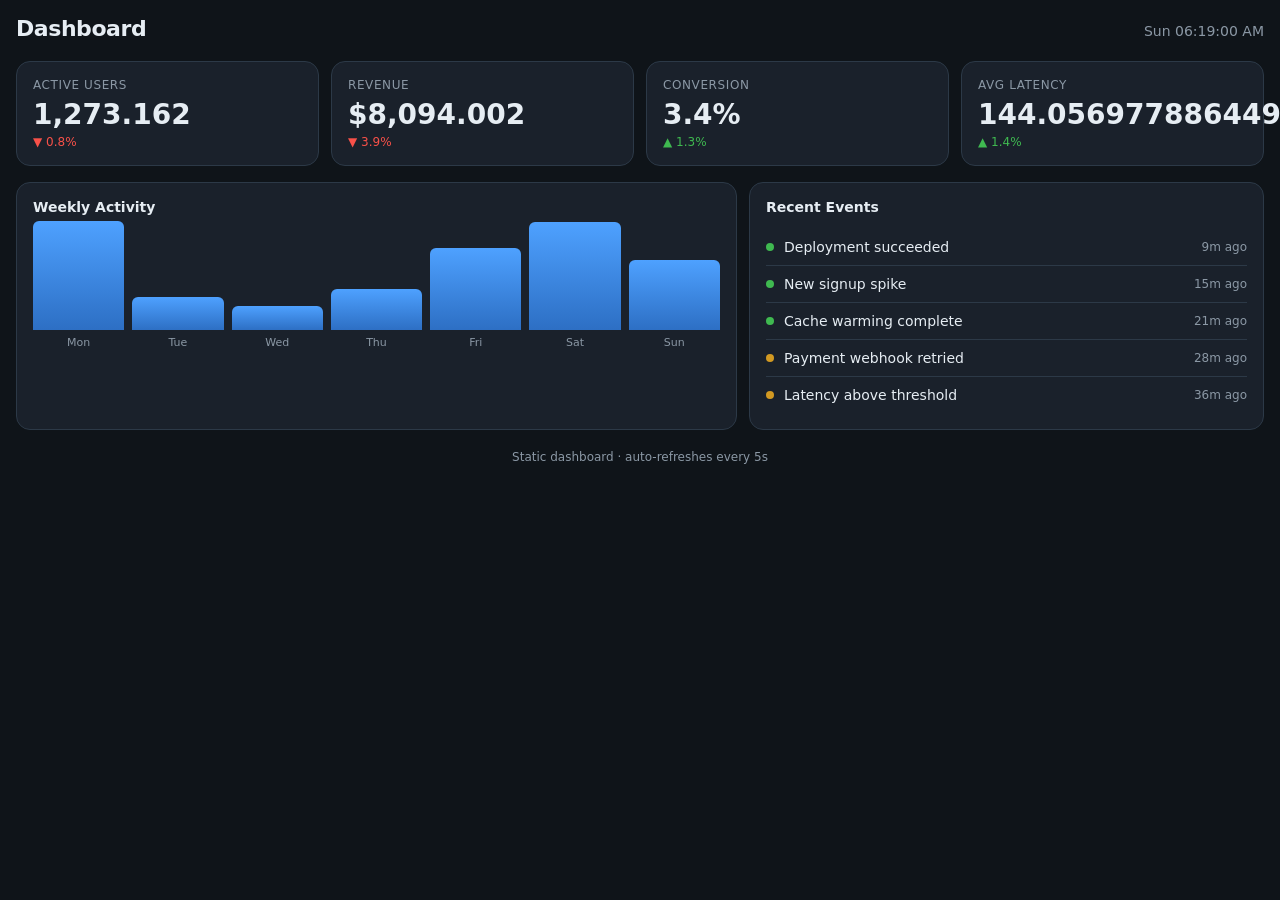
==== index.html @ 8081ca5d "Add static web dashboard Single-file HTML dashboard with stat cards, weekly activity chart, and rece" ====
<!DOCTYPE html>
<html lang="en">
<head>
<meta charset="UTF-8" />
<meta name="viewport" content="width=device-width, initial-scale=1.0" />
<title>Dashboard</title>
<style>
  :root {
    --bg: #0f1419;
    --panel: #1a212b;
    --panel-2: #222c38;
    --line: #2c3947;
    --text: #e6edf3;
    --muted: #8b98a5;
    --accent: #4ea1ff;
    --green: #3fb950;
    --red: #f85149;
    --amber: #d29922;
  }
  * { box-sizing: border-box; margin: 0; padding: 0; }
  body {
    font-family: -apple-system, BlinkMacSystemFont, "Segoe UI", system-ui, sans-serif;
    background: var(--bg);
    color: var(--text);
    -webkit-font-smoothing: antialiased;
    padding: 16px;
    padding-bottom: 40px;
  }
  header {
    display: flex;
    align-items: baseline;
    justify-content: space-between;
    flex-wrap: wrap;
    gap: 8px;
    margin-bottom: 20px;
  }
  h1 { font-size: 22px; font-weight: 650; letter-spacing: -0.02em; }
  .clock { color: var(--muted); font-variant-numeric: tabular-nums; font-size: 14px; }
  .grid {
    display: grid;
    grid-template-columns: repeat(auto-fit, minmax(150px, 1fr));
    gap: 12px;
    margin-bottom: 16px;
  }
  .card {
    background: var(--panel);
    border: 1px solid var(--line);
    border-radius: 14px;
    padding: 16px;
  }
  .card .label { color: var(--muted); font-size: 12px; text-transform: uppercase; letter-spacing: 0.05em; }
  .card .value { font-size: 28px; font-weight: 650; margin-top: 6px; font-variant-numeric: tabular-nums; }
  .card .delta { font-size: 12px; margin-top: 4px; }
  .up { color: var(--green); }
  .down { color: var(--red); }
  .wide { grid-column: 1 / -1; }
  .panel-title { font-size: 14px; font-weight: 600; margin-bottom: 14px; color: var(--text); }
  svg { display: block; width: 100%; height: auto; }
  .bars { display: flex; align-items: flex-end; gap: 8px; height: 120px; }
  .bar-wrap { flex: 1; display: flex; flex-direction: column; align-items: center; gap: 6px; }
  .bar {
    width: 100%;
    background: linear-gradient(180deg, var(--accent), #2d6fc4);
    border-radius: 6px 6px 0 0;
    transition: height 0.6s cubic-bezier(.2,.8,.2,1);
    min-height: 2px;
  }
  .bar-label { font-size: 11px; color: var(--muted); }
  .list { list-style: none; }
  .list li {
    display: flex; align-items: center; gap: 10px;
    padding: 10px 0;
    border-bottom: 1px solid var(--line);
    font-size: 14px;
  }
  .list li:last-child { border-bottom: none; }
  .dot { width: 8px; height: 8px; border-radius: 50%; flex-shrink: 0; }
  .dot.green { background: var(--green); }
  .dot.amber { background: var(--amber); }
  .dot.red { background: var(--red); }
  .list .time { margin-left: auto; color: var(--muted); font-size: 12px; }
  .two-col { display: grid; grid-template-columns: 1fr; gap: 12px; }
  @media (min-width: 720px) { .two-col { grid-template-columns: 1.4fr 1fr; } }
  footer { margin-top: 20px; text-align: center; color: var(--muted); font-size: 12px; }
</style>
</head>
<body>
  <header>
    <h1>Dashboard</h1>
    <div class="clock" id="clock">—</div>
  </header>

  <section class="grid" id="stats"></section>

  <section class="two-col">
    <div class="card">
      <div class="panel-title">Weekly Activity</div>
      <div class="bars" id="bars"></div>
    </div>
    <div class="card">
      <div class="panel-title">Recent Events</div>
      <ul class="list" id="events"></ul>
    </div>
  </section>

  <footer>Static dashboard &middot; auto-refreshes every 5s</footer>

<script>
  const stats = [
    { label: "Active Users", base: 1284, fmt: n => n.toLocaleString() },
    { label: "Revenue", base: 8420, fmt: n => "$" + n.toLocaleString() },
    { label: "Conversion", base: 3.4, fmt: n => n.toFixed(1) + "%" },
    { label: "Avg Latency", base: 142, fmt: n => n + "ms" },
  ];

  const days = ["Mon", "Tue", "Wed", "Thu", "Fri", "Sat", "Sun"];

  const eventPool = [
    { text: "Deployment succeeded", level: "green" },
    { text: "New signup spike", level: "green" },
    { text: "Cache warming complete", level: "green" },
    { text: "Latency above threshold", level: "amber" },
    { text: "Disk usage at 78%", level: "amber" },
    { text: "Payment webhook retried", level: "amber" },
    { text: "API 500 error", level: "red" },
  ];

  function rand(seed) { return Math.sin(seed) * 10000 % 1; }

  function renderStats() {
    const el = document.getElementById("stats");
    el.innerHTML = stats.map(s => {
      const jitter = (Math.random() - 0.5) * 0.08;
      const val = s.base * (1 + jitter);
      const delta = (jitter * 100);
      const dir = delta >= 0 ? "up" : "down";
      const arrow = delta >= 0 ? "▲" : "▼";
      return `<div class="card">
        <div class="label">${s.label}</div>
        <div class="value">${s.fmt(val)}</div>
        <div class="delta ${dir}">${arrow} ${Math.abs(delta).toFixed(1)}%</div>
      </div>`;
    }).join("");
  }

  function renderBars() {
    const el = document.getElementById("bars");
    el.innerHTML = days.map(d => {
      const h = 20 + Math.random() * 100;
      return `<div class="bar-wrap">
        <div class="bar" style="height:${h}px"></div>
        <div class="bar-label">${d}</div>
      </div>`;
    }).join("");
  }

  function renderEvents() {
    const el = document.getElementById("events");
    const picks = [...eventPool].sort(() => Math.random() - 0.5).slice(0, 5);
    const now = Date.now();
    el.innerHTML = picks.map((e, i) => {
      const mins = (i + 1) * 7 + Math.floor(Math.random() * 5);
      return `<li>
        <span class="dot ${e.level}"></span>
        ${e.text}
        <span class="time">${mins}m ago</span>
      </li>`;
    }).join("");
  }

  function tickClock() {
    document.getElementById("clock").textContent =
      new Date().toLocaleString(undefined, { weekday: "short", hour: "2-digit", minute: "2-digit", second: "2-digit" });
  }

  function refresh() {
    renderStats();
    renderBars();
    renderEvents();
  }

  tickClock();
  refresh();
  setInterval(tickClock, 1000);
  setInterval(refresh, 5000);
</script>
</body>
</html>
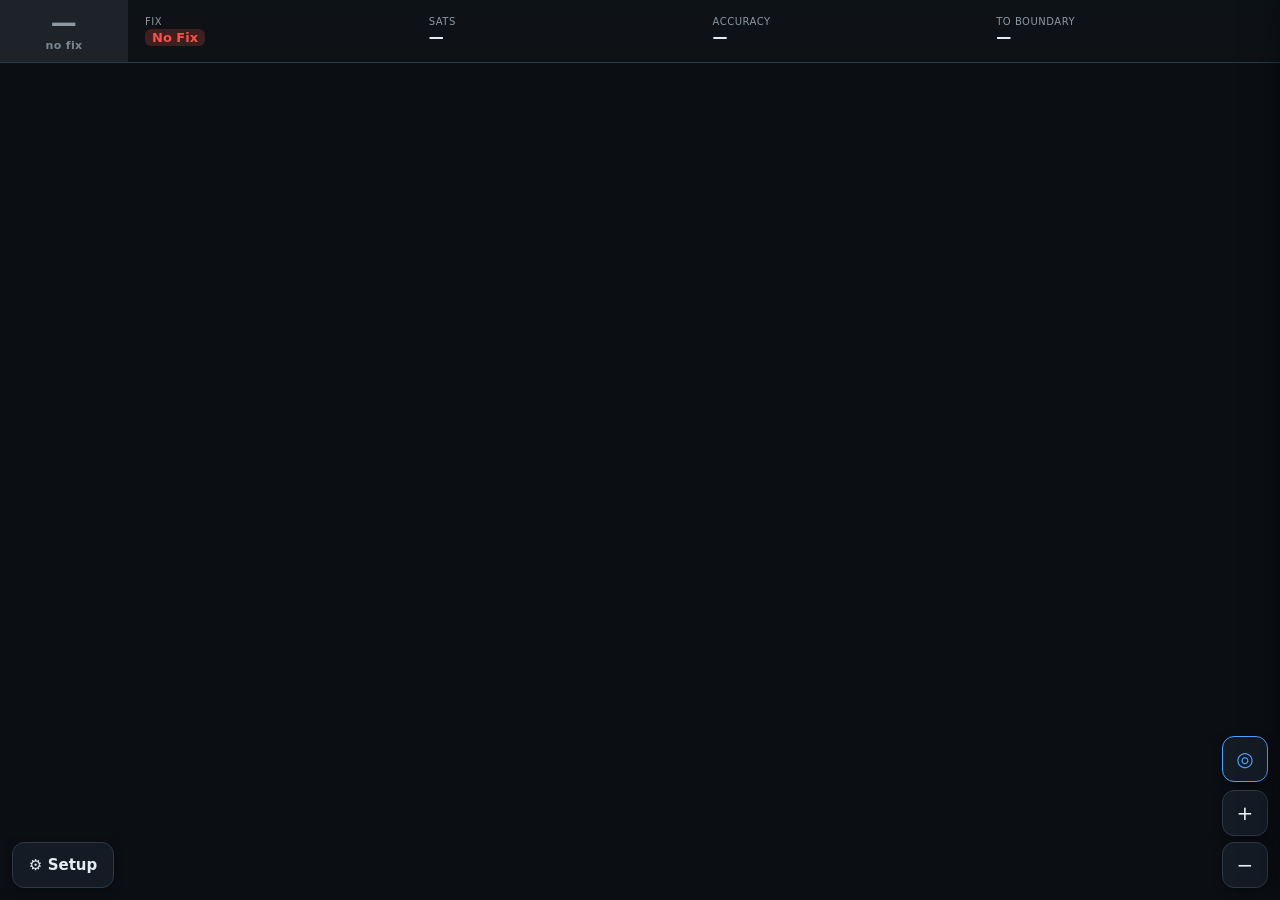
==== commit 7102fee0: "Add Parcel RTK field app for 31652 Shadow Mountain Dr Single-page web app that takes live NMEA from " ====
--- a/index.html
+++ b/index.html
@@ -2,187 +2,1565 @@
 <html lang="en">
 <head>
 <meta charset="UTF-8" />
-<meta name="viewport" content="width=device-width, initial-scale=1.0" />
-<title>Dashboard</title>
+<meta name="viewport" content="width=device-width, initial-scale=1.0, maximum-scale=1.0, user-scalable=no" />
+<title>Parcel RTK — 31652 Shadow Mountain Dr</title>
 <style>
-  :root {
-    --bg: #0f1419;
-    --panel: #1a212b;
-    --panel-2: #222c38;
-    --line: #2c3947;
-    --text: #e6edf3;
-    --muted: #8b98a5;
-    --accent: #4ea1ff;
-    --green: #3fb950;
-    --red: #f85149;
-    --amber: #d29922;
-  }
-  * { box-sizing: border-box; margin: 0; padding: 0; }
-  body {
-    font-family: -apple-system, BlinkMacSystemFont, "Segoe UI", system-ui, sans-serif;
-    background: var(--bg);
-    color: var(--text);
-    -webkit-font-smoothing: antialiased;
-    padding: 16px;
-    padding-bottom: 40px;
-  }
-  header {
-    display: flex;
-    align-items: baseline;
-    justify-content: space-between;
-    flex-wrap: wrap;
-    gap: 8px;
-    margin-bottom: 20px;
-  }
-  h1 { font-size: 22px; font-weight: 650; letter-spacing: -0.02em; }
-  .clock { color: var(--muted); font-variant-numeric: tabular-nums; font-size: 14px; }
-  .grid {
-    display: grid;
-    grid-template-columns: repeat(auto-fit, minmax(150px, 1fr));
-    gap: 12px;
-    margin-bottom: 16px;
-  }
-  .card {
-    background: var(--panel);
-    border: 1px solid var(--line);
-    border-radius: 14px;
-    padding: 16px;
-  }
-  .card .label { color: var(--muted); font-size: 12px; text-transform: uppercase; letter-spacing: 0.05em; }
-  .card .value { font-size: 28px; font-weight: 650; margin-top: 6px; font-variant-numeric: tabular-nums; }
-  .card .delta { font-size: 12px; margin-top: 4px; }
-  .up { color: var(--green); }
-  .down { color: var(--red); }
-  .wide { grid-column: 1 / -1; }
-  .panel-title { font-size: 14px; font-weight: 600; margin-bottom: 14px; color: var(--text); }
-  svg { display: block; width: 100%; height: auto; }
-  .bars { display: flex; align-items: flex-end; gap: 8px; height: 120px; }
-  .bar-wrap { flex: 1; display: flex; flex-direction: column; align-items: center; gap: 6px; }
-  .bar {
-    width: 100%;
-    background: linear-gradient(180deg, var(--accent), #2d6fc4);
-    border-radius: 6px 6px 0 0;
-    transition: height 0.6s cubic-bezier(.2,.8,.2,1);
-    min-height: 2px;
-  }
-  .bar-label { font-size: 11px; color: var(--muted); }
-  .list { list-style: none; }
-  .list li {
-    display: flex; align-items: center; gap: 10px;
-    padding: 10px 0;
-    border-bottom: 1px solid var(--line);
-    font-size: 14px;
-  }
-  .list li:last-child { border-bottom: none; }
-  .dot { width: 8px; height: 8px; border-radius: 50%; flex-shrink: 0; }
-  .dot.green { background: var(--green); }
-  .dot.amber { background: var(--amber); }
-  .dot.red { background: var(--red); }
-  .list .time { margin-left: auto; color: var(--muted); font-size: 12px; }
-  .two-col { display: grid; grid-template-columns: 1fr; gap: 12px; }
-  @media (min-width: 720px) { .two-col { grid-template-columns: 1.4fr 1fr; } }
-  footer { margin-top: 20px; text-align: center; color: var(--muted); font-size: 12px; }
+/* required styles */
+
+.leaflet-pane,
+.leaflet-tile,
+.leaflet-marker-icon,
+.leaflet-marker-shadow,
+.leaflet-tile-container,
+.leaflet-pane > svg,
+.leaflet-pane > canvas,
+.leaflet-zoom-box,
+.leaflet-image-layer,
+.leaflet-layer {
+	position: absolute;
+	left: 0;
+	top: 0;
+	}
+.leaflet-container {
+	overflow: hidden;
+	}
+.leaflet-tile,
+.leaflet-marker-icon,
+.leaflet-marker-shadow {
+	-webkit-user-select: none;
+	   -moz-user-select: none;
+	        user-select: none;
+	  -webkit-user-drag: none;
+	}
+/* Prevents IE11 from highlighting tiles in blue */
+.leaflet-tile::selection {
+	background: transparent;
+}
+/* Safari renders non-retina tile on retina better with this, but Chrome is worse */
+.leaflet-safari .leaflet-tile {
+	image-rendering: -webkit-optimize-contrast;
+	}
+/* hack that prevents hw layers "stretching" when loading new tiles */
+.leaflet-safari .leaflet-tile-container {
+	width: 1600px;
+	height: 1600px;
+	-webkit-transform-origin: 0 0;
+	}
+.leaflet-marker-icon,
+.leaflet-marker-shadow {
+	display: block;
+	}
+/* .leaflet-container svg: reset svg max-width decleration shipped in Joomla! (joomla.org) 3.x */
+/* .leaflet-container img: map is broken in FF if you have max-width: 100% on tiles */
+.leaflet-container .leaflet-overlay-pane svg {
+	max-width: none !important;
+	max-height: none !important;
+	}
+.leaflet-container .leaflet-marker-pane img,
+.leaflet-container .leaflet-shadow-pane img,
+.leaflet-container .leaflet-tile-pane img,
+.leaflet-container img.leaflet-image-layer,
+.leaflet-container .leaflet-tile {
+	max-width: none !important;
+	max-height: none !important;
+	width: auto;
+	padding: 0;
+	}
+
+.leaflet-container img.leaflet-tile {
+	/* See: https://bugs.chromium.org/p/chromium/issues/detail?id=600120 */
+	mix-blend-mode: plus-lighter;
+}
+
+.leaflet-container.leaflet-touch-zoom {
+	-ms-touch-action: pan-x pan-y;
+	touch-action: pan-x pan-y;
+	}
+.leaflet-container.leaflet-touch-drag {
+	-ms-touch-action: pinch-zoom;
+	/* Fallback for FF which doesn't support pinch-zoom */
+	touch-action: none;
+	touch-action: pinch-zoom;
+}
+.leaflet-container.leaflet-touch-drag.leaflet-touch-zoom {
+	-ms-touch-action: none;
+	touch-action: none;
+}
+.leaflet-container {
+	-webkit-tap-highlight-color: transparent;
+}
+.leaflet-container a {
+	-webkit-tap-highlight-color: rgba(51, 181, 229, 0.4);
+}
+.leaflet-tile {
+	filter: inherit;
+	visibility: hidden;
+	}
+.leaflet-tile-loaded {
+	visibility: inherit;
+	}
+.leaflet-zoom-box {
+	width: 0;
+	height: 0;
+	-moz-box-sizing: border-box;
+	     box-sizing: border-box;
+	z-index: 800;
+	}
+/* workaround for https://bugzilla.mozilla.org/show_bug.cgi?id=888319 */
+.leaflet-overlay-pane svg {
+	-moz-user-select: none;
+	}
+
+.leaflet-pane         { z-index: 400; }
+
+.leaflet-tile-pane    { z-index: 200; }
+.leaflet-overlay-pane { z-index: 400; }
+.leaflet-shadow-pane  { z-index: 500; }
+.leaflet-marker-pane  { z-index: 600; }
+.leaflet-tooltip-pane   { z-index: 650; }
+.leaflet-popup-pane   { z-index: 700; }
+
+.leaflet-map-pane canvas { z-index: 100; }
+.leaflet-map-pane svg    { z-index: 200; }
+
+.leaflet-vml-shape {
+	width: 1px;
+	height: 1px;
+	}
+.lvml {
+	behavior: url(#default#VML);
+	display: inline-block;
+	position: absolute;
+	}
+
+
+/* control positioning */
+
+.leaflet-control {
+	position: relative;
+	z-index: 800;
+	pointer-events: visiblePainted; /* IE 9-10 doesn't have auto */
+	pointer-events: auto;
+	}
+.leaflet-top,
+.leaflet-bottom {
+	position: absolute;
+	z-index: 1000;
+	pointer-events: none;
+	}
+.leaflet-top {
+	top: 0;
+	}
+.leaflet-right {
+	right: 0;
+	}
+.leaflet-bottom {
+	bottom: 0;
+	}
+.leaflet-left {
+	left: 0;
+	}
+.leaflet-control {
+	float: left;
+	clear: both;
+	}
+.leaflet-right .leaflet-control {
+	float: right;
+	}
+.leaflet-top .leaflet-control {
+	margin-top: 10px;
+	}
+.leaflet-bottom .leaflet-control {
+	margin-bottom: 10px;
+	}
+.leaflet-left .leaflet-control {
+	margin-left: 10px;
+	}
+.leaflet-right .leaflet-control {
+	margin-right: 10px;
+	}
+
+
+/* zoom and fade animations */
+
+.leaflet-fade-anim .leaflet-popup {
+	opacity: 0;
+	-webkit-transition: opacity 0.2s linear;
+	   -moz-transition: opacity 0.2s linear;
+	        transition: opacity 0.2s linear;
+	}
+.leaflet-fade-anim .leaflet-map-pane .leaflet-popup {
+	opacity: 1;
+	}
+.leaflet-zoom-animated {
+	-webkit-transform-origin: 0 0;
+	    -ms-transform-origin: 0 0;
+	        transform-origin: 0 0;
+	}
+svg.leaflet-zoom-animated {
+	will-change: transform;
+}
+
+.leaflet-zoom-anim .leaflet-zoom-animated {
+	-webkit-transition: -webkit-transform 0.25s cubic-bezier(0,0,0.25,1);
+	   -moz-transition:    -moz-transform 0.25s cubic-bezier(0,0,0.25,1);
+	        transition:         transform 0.25s cubic-bezier(0,0,0.25,1);
+	}
+.leaflet-zoom-anim .leaflet-tile,
+.leaflet-pan-anim .leaflet-tile {
+	-webkit-transition: none;
+	   -moz-transition: none;
+	        transition: none;
+	}
+
+.leaflet-zoom-anim .leaflet-zoom-hide {
+	visibility: hidden;
+	}
+
+
+/* cursors */
+
+.leaflet-interactive {
+	cursor: pointer;
+	}
+.leaflet-grab {
+	cursor: -webkit-grab;
+	cursor:    -moz-grab;
+	cursor:         grab;
+	}
+.leaflet-crosshair,
+.leaflet-crosshair .leaflet-interactive {
+	cursor: crosshair;
+	}
+.leaflet-popup-pane,
+.leaflet-control {
+	cursor: auto;
+	}
+.leaflet-dragging .leaflet-grab,
+.leaflet-dragging .leaflet-grab .leaflet-interactive,
+.leaflet-dragging .leaflet-marker-draggable {
+	cursor: move;
+	cursor: -webkit-grabbing;
+	cursor:    -moz-grabbing;
+	cursor:         grabbing;
+	}
+
+/* marker & overlays interactivity */
+.leaflet-marker-icon,
+.leaflet-marker-shadow,
+.leaflet-image-layer,
+.leaflet-pane > svg path,
+.leaflet-tile-container {
+	pointer-events: none;
+	}
+
+.leaflet-marker-icon.leaflet-interactive,
+.leaflet-image-layer.leaflet-interactive,
+.leaflet-pane > svg path.leaflet-interactive,
+svg.leaflet-image-layer.leaflet-interactive path {
+	pointer-events: visiblePainted; /* IE 9-10 doesn't have auto */
+	pointer-events: auto;
+	}
+
+/* visual tweaks */
+
+.leaflet-container {
+	background: #ddd;
+	outline-offset: 1px;
+	}
+.leaflet-container a {
+	color: #0078A8;
+	}
+.leaflet-zoom-box {
+	border: 2px dotted #38f;
+	background: rgba(255,255,255,0.5);
+	}
+
+
+/* general typography */
+.leaflet-container {
+	font-family: "Helvetica Neue", Arial, Helvetica, sans-serif;
+	font-size: 12px;
+	font-size: 0.75rem;
+	line-height: 1.5;
+	}
+
+
+/* general toolbar styles */
+
+.leaflet-bar {
+	box-shadow: 0 1px 5px rgba(0,0,0,0.65);
+	border-radius: 4px;
+	}
+.leaflet-bar a {
+	background-color: #fff;
+	border-bottom: 1px solid #ccc;
+	width: 26px;
+	height: 26px;
+	line-height: 26px;
+	display: block;
+	text-align: center;
+	text-decoration: none;
+	color: black;
+	}
+.leaflet-bar a,
+.leaflet-control-layers-toggle {
+	background-position: 50% 50%;
+	background-repeat: no-repeat;
+	display: block;
+	}
+.leaflet-bar a:hover,
+.leaflet-bar a:focus {
+	background-color: #f4f4f4;
+	}
+.leaflet-bar a:first-child {
+	border-top-left-radius: 4px;
+	border-top-right-radius: 4px;
+	}
+.leaflet-bar a:last-child {
+	border-bottom-left-radius: 4px;
+	border-bottom-right-radius: 4px;
+	border-bottom: none;
+	}
+.leaflet-bar a.leaflet-disabled {
+	cursor: default;
+	background-color: #f4f4f4;
+	color: #bbb;
+	}
+
+.leaflet-touch .leaflet-bar a {
+	width: 30px;
+	height: 30px;
+	line-height: 30px;
+	}
+.leaflet-touch .leaflet-bar a:first-child {
+	border-top-left-radius: 2px;
+	border-top-right-radius: 2px;
+	}
+.leaflet-touch .leaflet-bar a:last-child {
+	border-bottom-left-radius: 2px;
+	border-bottom-right-radius: 2px;
+	}
+
+/* zoom control */
+
+.leaflet-control-zoom-in,
+.leaflet-control-zoom-out {
+	font: bold 18px 'Lucida Console', Monaco, monospace;
+	text-indent: 1px;
+	}
+
+.leaflet-touch .leaflet-control-zoom-in, .leaflet-touch .leaflet-control-zoom-out  {
+	font-size: 22px;
+	}
+
+
+/* layers control */
+
+.leaflet-control-layers {
+	box-shadow: 0 1px 5px rgba(0,0,0,0.4);
+	background: #fff;
+	border-radius: 5px;
+	}
+.leaflet-control-layers-toggle {
+	background-image: url(images/layers.png);
+	width: 36px;
+	height: 36px;
+	}
+.leaflet-retina .leaflet-control-layers-toggle {
+	background-image: url(images/layers-2x.png);
+	background-size: 26px 26px;
+	}
+.leaflet-touch .leaflet-control-layers-toggle {
+	width: 44px;
+	height: 44px;
+	}
+.leaflet-control-layers .leaflet-control-layers-list,
+.leaflet-control-layers-expanded .leaflet-control-layers-toggle {
+	display: none;
+	}
+.leaflet-control-layers-expanded .leaflet-control-layers-list {
+	display: block;
+	position: relative;
+	}
+.leaflet-control-layers-expanded {
+	padding: 6px 10px 6px 6px;
+	color: #333;
+	background: #fff;
+	}
+.leaflet-control-layers-scrollbar {
+	overflow-y: scroll;
+	overflow-x: hidden;
+	padding-right: 5px;
+	}
+.leaflet-control-layers-selector {
+	margin-top: 2px;
+	position: relative;
+	top: 1px;
+	}
+.leaflet-control-layers label {
+	display: block;
+	font-size: 13px;
+	font-size: 1.08333em;
+	}
+.leaflet-control-layers-separator {
+	height: 0;
+	border-top: 1px solid #ddd;
+	margin: 5px -10px 5px -6px;
+	}
+
+/* Default icon URLs */
+.leaflet-default-icon-path { /* used only in path-guessing heuristic, see L.Icon.Default */
+	background-image: url(images/marker-icon.png);
+	}
+
+
+/* attribution and scale controls */
+
+.leaflet-container .leaflet-control-attribution {
+	background: #fff;
+	background: rgba(255, 255, 255, 0.8);
+	margin: 0;
+	}
+.leaflet-control-attribution,
+.leaflet-control-scale-line {
+	padding: 0 5px;
+	color: #333;
+	line-height: 1.4;
+	}
+.leaflet-control-attribution a {
+	text-decoration: none;
+	}
+.leaflet-control-attribution a:hover,
+.leaflet-control-attribution a:focus {
+	text-decoration: underline;
+	}
+.leaflet-attribution-flag {
+	display: inline !important;
+	vertical-align: baseline !important;
+	width: 1em;
+	height: 0.6669em;
+	}
+.leaflet-left .leaflet-control-scale {
+	margin-left: 5px;
+	}
+.leaflet-bottom .leaflet-control-scale {
+	margin-bottom: 5px;
+	}
+.leaflet-control-scale-line {
+	border: 2px solid #777;
+	border-top: none;
+	line-height: 1.1;
+	padding: 2px 5px 1px;
+	white-space: nowrap;
+	-moz-box-sizing: border-box;
+	     box-sizing: border-box;
+	background: rgba(255, 255, 255, 0.8);
+	text-shadow: 1px 1px #fff;
+	}
+.leaflet-control-scale-line:not(:first-child) {
+	border-top: 2px solid #777;
+	border-bottom: none;
+	margin-top: -2px;
+	}
+.leaflet-control-scale-line:not(:first-child):not(:last-child) {
+	border-bottom: 2px solid #777;
+	}
+
+.leaflet-touch .leaflet-control-attribution,
+.leaflet-touch .leaflet-control-layers,
+.leaflet-touch .leaflet-bar {
+	box-shadow: none;
+	}
+.leaflet-touch .leaflet-control-layers,
+.leaflet-touch .leaflet-bar {
+	border: 2px solid rgba(0,0,0,0.2);
+	background-clip: padding-box;
+	}
+
+
+/* popup */
+
+.leaflet-popup {
+	position: absolute;
+	text-align: center;
+	margin-bottom: 20px;
+	}
+.leaflet-popup-content-wrapper {
+	padding: 1px;
+	text-align: left;
+	border-radius: 12px;
+	}
+.leaflet-popup-content {
+	margin: 13px 24px 13px 20px;
+	line-height: 1.3;
+	font-size: 13px;
+	font-size: 1.08333em;
+	min-height: 1px;
+	}
+.leaflet-popup-content p {
+	margin: 17px 0;
+	margin: 1.3em 0;
+	}
+.leaflet-popup-tip-container {
+	width: 40px;
+	height: 20px;
+	position: absolute;
+	left: 50%;
+	margin-top: -1px;
+	margin-left: -20px;
+	overflow: hidden;
+	pointer-events: none;
+	}
+.leaflet-popup-tip {
+	width: 17px;
+	height: 17px;
+	padding: 1px;
+
+	margin: -10px auto 0;
+	pointer-events: auto;
+
+	-webkit-transform: rotate(45deg);
+	   -moz-transform: rotate(45deg);
+	    -ms-transform: rotate(45deg);
+	        transform: rotate(45deg);
+	}
+.leaflet-popup-content-wrapper,
+.leaflet-popup-tip {
+	background: white;
+	color: #333;
+	box-shadow: 0 3px 14px rgba(0,0,0,0.4);
+	}
+.leaflet-container a.leaflet-popup-close-button {
+	position: absolute;
+	top: 0;
+	right: 0;
+	border: none;
+	text-align: center;
+	width: 24px;
+	height: 24px;
+	font: 16px/24px Tahoma, Verdana, sans-serif;
+	color: #757575;
+	text-decoration: none;
+	background: transparent;
+	}
+.leaflet-container a.leaflet-popup-close-button:hover,
+.leaflet-container a.leaflet-popup-close-button:focus {
+	color: #585858;
+	}
+.leaflet-popup-scrolled {
+	overflow: auto;
+	}
+
+.leaflet-oldie .leaflet-popup-content-wrapper {
+	-ms-zoom: 1;
+	}
+.leaflet-oldie .leaflet-popup-tip {
+	width: 24px;
+	margin: 0 auto;
+
+	-ms-filter: "progid:DXImageTransform.Microsoft.Matrix(M11=0.70710678, M12=0.70710678, M21=-0.70710678, M22=0.70710678)";
+	filter: progid:DXImageTransform.Microsoft.Matrix(M11=0.70710678, M12=0.70710678, M21=-0.70710678, M22=0.70710678);
+	}
+
+.leaflet-oldie .leaflet-control-zoom,
+.leaflet-oldie .leaflet-control-layers,
+.leaflet-oldie .leaflet-popup-content-wrapper,
+.leaflet-oldie .leaflet-popup-tip {
+	border: 1px solid #999;
+	}
+
+
+/* div icon */
+
+.leaflet-div-icon {
+	background: #fff;
+	border: 1px solid #666;
+	}
+
+
+/* Tooltip */
+/* Base styles for the element that has a tooltip */
+.leaflet-tooltip {
+	position: absolute;
+	padding: 6px;
+	background-color: #fff;
+	border: 1px solid #fff;
+	border-radius: 3px;
+	color: #222;
+	white-space: nowrap;
+	-webkit-user-select: none;
+	-moz-user-select: none;
+	-ms-user-select: none;
+	user-select: none;
+	pointer-events: none;
+	box-shadow: 0 1px 3px rgba(0,0,0,0.4);
+	}
+.leaflet-tooltip.leaflet-interactive {
+	cursor: pointer;
+	pointer-events: auto;
+	}
+.leaflet-tooltip-top:before,
+.leaflet-tooltip-bottom:before,
+.leaflet-tooltip-left:before,
+.leaflet-tooltip-right:before {
+	position: absolute;
+	pointer-events: none;
+	border: 6px solid transparent;
+	background: transparent;
+	content: "";
+	}
+
+/* Directions */
+
+.leaflet-tooltip-bottom {
+	margin-top: 6px;
+}
+.leaflet-tooltip-top {
+	margin-top: -6px;
+}
+.leaflet-tooltip-bottom:before,
+.leaflet-tooltip-top:before {
+	left: 50%;
+	margin-left: -6px;
+	}
+.leaflet-tooltip-top:before {
+	bottom: 0;
+	margin-bottom: -12px;
+	border-top-color: #fff;
+	}
+.leaflet-tooltip-bottom:before {
+	top: 0;
+	margin-top: -12px;
+	margin-left: -6px;
+	border-bottom-color: #fff;
+	}
+.leaflet-tooltip-left {
+	margin-left: -6px;
+}
+.leaflet-tooltip-right {
+	margin-left: 6px;
+}
+.leaflet-tooltip-left:before,
+.leaflet-tooltip-right:before {
+	top: 50%;
+	margin-top: -6px;
+	}
+.leaflet-tooltip-left:before {
+	right: 0;
+	margin-right: -12px;
+	border-left-color: #fff;
+	}
+.leaflet-tooltip-right:before {
+	left: 0;
+	margin-left: -12px;
+	border-right-color: #fff;
+	}
+
+/* Printing */
+
+@media print {
+	/* Prevent printers from removing background-images of controls. */
+	.leaflet-control {
+		-webkit-print-color-adjust: exact;
+		print-color-adjust: exact;
+		}
+	}
+
+</style>
+<style>
+  :root{
+    --bg:#0f1419; --panel:#161d27; --panel2:#1f2937; --line:#2c3947;
+    --text:#e6edf3; --muted:#8b98a5; --accent:#4ea1ff;
+    --green:#2ecc71; --red:#f85149; --amber:#f0b429; --blue:#4ea1ff;
+  }
+  *{box-sizing:border-box; margin:0; padding:0; -webkit-tap-highlight-color:transparent;}
+  html,body{height:100%;}
+  body{
+    font-family:-apple-system,BlinkMacSystemFont,"Segoe UI",system-ui,sans-serif;
+    background:var(--bg); color:var(--text); overflow:hidden;
+    -webkit-font-smoothing:antialiased;
+  }
+  #map{position:absolute; inset:0; background:#0b0e13; z-index:0;}
+
+  /* Top status banner */
+  #status{
+    position:absolute; top:0; left:0; right:0; z-index:500;
+    display:flex; align-items:stretch; gap:1px;
+    background:rgba(15,20,25,.82); backdrop-filter:blur(8px);
+    border-bottom:1px solid var(--line);
+    font-variant-numeric:tabular-nums;
+  }
+  #inout{
+    flex:0 0 auto; min-width:128px; padding:10px 16px;
+    display:flex; flex-direction:column; justify-content:center; align-items:center;
+    font-weight:800; letter-spacing:.02em;
+  }
+  #inout .big{font-size:26px; line-height:1;}
+  #inout .sub{font-size:11px; font-weight:600; opacity:.85; margin-top:3px;}
+  #inout.in{background:rgba(46,204,113,.18); color:var(--green);}
+  #inout.out{background:rgba(248,81,73,.18); color:var(--red);}
+  #inout.unknown{background:rgba(139,152,165,.12); color:var(--muted);}
+  .stats{flex:1; display:flex; flex-wrap:wrap; align-items:center; gap:2px 0; padding:6px 8px;}
+  .stat{flex:1 1 80px; padding:2px 8px; min-width:74px;}
+  .stat .k{font-size:10px; color:var(--muted); text-transform:uppercase; letter-spacing:.05em;}
+  .stat .v{font-size:15px; font-weight:650; margin-top:1px;}
+  .fixpill{display:inline-block; padding:1px 7px; border-radius:6px; font-size:13px; font-weight:700;}
+  .fix-4{background:rgba(46,204,113,.22); color:var(--green);}
+  .fix-5{background:rgba(240,180,41,.22); color:var(--amber);}
+  .fix-1,.fix-2{background:rgba(78,161,255,.18); color:var(--accent);}
+  .fix-0{background:rgba(248,81,73,.2); color:var(--red);}
+
+  /* Floating buttons */
+  .fab{
+    position:absolute; z-index:500; width:46px; height:46px; border-radius:12px;
+    background:rgba(22,29,39,.92); border:1px solid var(--line); color:var(--text);
+    display:flex; align-items:center; justify-content:center; font-size:20px;
+    cursor:pointer; backdrop-filter:blur(8px); box-shadow:0 2px 10px rgba(0,0,0,.35);
+  }
+  .fab:active{transform:scale(.95);}
+  .fab.on{border-color:var(--accent); color:var(--accent);}
+  #btnFollow{right:12px; bottom:118px;}
+  #btnZoomIn{right:12px; bottom:64px;}
+  #btnZoomOut{right:12px; bottom:12px;}
+  #btnSetup{left:12px; bottom:12px; width:auto; padding:0 16px; gap:8px; font-size:15px; font-weight:650;}
+
+  /* Target navigation chip */
+  #nav{
+    position:absolute; left:12px; bottom:70px; z-index:500; display:none;
+    background:rgba(22,29,39,.92); border:1px solid var(--line); border-radius:12px;
+    padding:8px 12px; backdrop-filter:blur(8px); min-width:150px; box-shadow:0 2px 10px rgba(0,0,0,.35);
+  }
+  #nav .arrow{font-size:24px; transition:transform .2s; display:inline-block;}
+  #nav .ttl{font-size:11px; color:var(--muted); text-transform:uppercase; letter-spacing:.05em;}
+  #nav .dist{font-size:20px; font-weight:750; font-variant-numeric:tabular-nums;}
+  #nav .brg{font-size:12px; color:var(--muted);}
+
+  /* Setup panel */
+  #panel{
+    position:absolute; z-index:1000; left:0; right:0; bottom:0; max-height:88%;
+    background:var(--panel); border-top:1px solid var(--line);
+    border-radius:18px 18px 0 0; box-shadow:0 -8px 30px rgba(0,0,0,.5);
+    transform:translateY(100%); transition:transform .28s cubic-bezier(.2,.8,.2,1);
+    display:flex; flex-direction:column; overflow:hidden;
+  }
+  #panel.open{transform:translateY(0);}
+  .pgrip{padding:10px; display:flex; align-items:center; justify-content:space-between; border-bottom:1px solid var(--line);}
+  .pgrip h2{font-size:16px; font-weight:700;}
+  .pgrip .x{font-size:22px; color:var(--muted); cursor:pointer; padding:2px 10px;}
+  .pbody{overflow-y:auto; padding:14px 16px 28px; -webkit-overflow-scrolling:touch;}
+  @media(min-width:760px){
+    #panel{left:auto; right:0; top:0; bottom:0; width:380px; max-height:none; border-radius:0;
+      border-left:1px solid var(--line); border-top:none; transform:translateX(100%);}
+    #panel.open{transform:translateX(0);}
+  }
+  .sec{margin-bottom:18px;}
+  .sec > .h{font-size:12px; text-transform:uppercase; letter-spacing:.06em; color:var(--muted); margin-bottom:8px; font-weight:700;}
+  .row{display:flex; gap:8px; align-items:center; margin-bottom:8px; flex-wrap:wrap;}
+  .row.tight{margin-bottom:0;}
+  label.field{flex:1; min-width:0;}
+  label.field .lab{font-size:11px; color:var(--muted); display:block; margin-bottom:3px;}
+  select,input,button{font-family:inherit; font-size:14px;}
+  select,input[type=text],input[type=number]{
+    width:100%; background:var(--panel2); border:1px solid var(--line); color:var(--text);
+    border-radius:9px; padding:9px 10px; appearance:none;
+  }
+  button.btn{
+    background:var(--panel2); border:1px solid var(--line); color:var(--text);
+    border-radius:9px; padding:10px 14px; cursor:pointer; font-weight:650; white-space:nowrap;
+  }
+  button.btn:active{transform:scale(.98);}
+  button.btn.primary{background:var(--accent); border-color:var(--accent); color:#06223f;}
+  button.btn.good{background:var(--green); border-color:var(--green); color:#063015;}
+  button.btn.danger{background:transparent; border-color:var(--red); color:var(--red);}
+  button.btn.wide{width:100%;}
+  button.btn:disabled{opacity:.45; cursor:not-allowed;}
+  .pill{display:inline-block; padding:2px 9px; border-radius:20px; font-size:12px; font-weight:650;}
+  .pill.ok{background:rgba(46,204,113,.18); color:var(--green);}
+  .pill.warn{background:rgba(240,180,41,.18); color:var(--amber);}
+  .pill.err{background:rgba(248,81,73,.18); color:var(--red);}
+  .pill.idle{background:rgba(139,152,165,.15); color:var(--muted);}
+  .hint{font-size:12px; color:var(--muted); line-height:1.45; margin-top:4px;}
+  .pincard{background:var(--panel2); border:1px solid var(--line); border-radius:11px; padding:11px; margin-bottom:9px;}
+  .pincard .top{display:flex; justify-content:space-between; align-items:center; margin-bottom:8px;}
+  .pincard .name{font-weight:700; font-size:14px;}
+  .pincard .coord{font-size:11px; color:var(--muted); font-variant-numeric:tabular-nums; margin-top:6px; word-break:break-all;}
+  .calbox{background:var(--panel2); border:1px solid var(--line); border-radius:11px; padding:11px; font-size:13px; line-height:1.7;}
+  .calbox .k{color:var(--muted);}
+  .calbox .v{font-weight:700; float:right; font-variant-numeric:tabular-nums;}
+  #log{font-family:ui-monospace,SFMono-Regular,Menlo,monospace; font-size:11px; line-height:1.45;
+    background:#0a0d12; border:1px solid var(--line); border-radius:9px; padding:9px; height:120px;
+    overflow-y:auto; color:#9fb0c0; white-space:pre-wrap; word-break:break-all;}
+  .seg{display:flex; gap:0; border:1px solid var(--line); border-radius:9px; overflow:hidden;}
+  .seg button{flex:1; background:var(--panel2); border:none; color:var(--muted); padding:9px 6px; cursor:pointer; font-weight:650; font-size:13px;}
+  .seg button.active{background:var(--accent); color:#06223f;}
+  .banner{position:absolute; top:64px; left:12px; right:12px; z-index:600; background:rgba(240,180,41,.95);
+    color:#3a2c00; padding:10px 14px; border-radius:11px; font-size:13px; font-weight:600; display:none; box-shadow:0 2px 12px rgba(0,0,0,.3);}
+  .capring{position:fixed; inset:0; z-index:2000; background:rgba(8,11,16,.78); display:none;
+    align-items:center; justify-content:center; flex-direction:column; gap:14px; text-align:center; padding:24px;}
+  .capring .num{font-size:64px; font-weight:800; font-variant-numeric:tabular-nums;}
+  .capring .cap-sub{color:var(--muted); font-size:14px; max-width:320px; line-height:1.5;}
+  .legend{position:absolute; right:12px; top:auto; bottom:170px; z-index:400; display:none;}
 </style>
 </head>
 <body>
-  <header>
-    <h1>Dashboard</h1>
-    <div class="clock" id="clock">—</div>
-  </header>
-
-  <section class="grid" id="stats"></section>
-
-  <section class="two-col">
-    <div class="card">
-      <div class="panel-title">Weekly Activity</div>
-      <div class="bars" id="bars"></div>
+  <div id="map"></div>
+
+  <div id="status">
+    <div id="inout" class="unknown"><div class="big">—</div><div class="sub">no fix</div></div>
+    <div class="stats">
+      <div class="stat"><div class="k">Fix</div><div class="v"><span id="fix" class="fixpill fix-0">No Fix</span></div></div>
+      <div class="stat"><div class="k">Sats</div><div class="v" id="sats">—</div></div>
+      <div class="stat"><div class="k">Accuracy</div><div class="v" id="acc">—</div></div>
+      <div class="stat"><div class="k">To boundary</div><div class="v" id="bdist">—</div></div>
     </div>
-    <div class="card">
-      <div class="panel-title">Recent Events</div>
-      <ul class="list" id="events"></ul>
+  </div>
+
+  <div class="banner" id="banner"></div>
+
+  <div id="nav">
+    <div class="ttl">Going to <span id="navName">—</span></div>
+    <div><span class="arrow" id="navArrow">↑</span> <span class="dist" id="navDist">—</span></div>
+    <div class="brg" id="navBrg"></div>
+  </div>
+
+  <div class="fab" id="btnFollow" title="Follow my position">◎</div>
+  <div class="fab" id="btnZoomIn">+</div>
+  <div class="fab" id="btnZoomOut">−</div>
+  <div class="fab" id="btnSetup">⚙ Setup</div>
+
+  <div id="panel">
+    <div class="pgrip"><h2>Setup &amp; Calibration</h2><div class="x" id="panelClose">✕</div></div>
+    <div class="pbody">
+
+      <div class="sec">
+        <div class="h">Parcel</div>
+        <div class="calbox" id="parcelInfo"></div>
+      </div>
+
+      <div class="sec">
+        <div class="h">Data source</div>
+        <div class="seg" id="srcSeg">
+          <button data-src="serial" class="active">USB Serial</button>
+          <button data-src="ws">Bridge (WS)</button>
+          <button data-src="demo">Demo</button>
+          <button data-src="manual">Manual</button>
+        </div>
+
+        <div class="srcpane" data-pane="serial" style="margin-top:10px;">
+          <div class="row">
+            <label class="field"><span class="lab">Baud rate</span>
+              <select id="baud">
+                <option>4800</option><option>9600</option><option>19200</option>
+                <option selected>38400</option><option>57600</option>
+                <option>115200</option><option>230400</option><option>460800</option>
+              </select>
+            </label>
+            <label class="field"><span class="lab">&nbsp;</span>
+              <button class="btn primary wide" id="btnSerial">Connect USB</button>
+            </label>
+          </div>
+          <div class="hint">Plug the SparkFun RTK into the laptop's USB port. Use Chrome or Edge served over <b>http://localhost</b> (run <code>serve.bat</code>). Web Serial needs a secure context. <span id="serialSupport"></span></div>
+        </div>
+
+        <div class="srcpane" data-pane="ws" style="display:none; margin-top:10px;">
+          <div class="row">
+            <label class="field"><span class="lab">Bridge WebSocket URL</span>
+              <input type="text" id="wsUrl" value="ws://localhost:8765" />
+            </label>
+          </div>
+          <button class="btn primary wide" id="btnWs">Connect bridge</button>
+          <div class="hint">For <b>Bluetooth</b> or <b>TCP/WiFi</b> NMEA: run <code>python rtk_bridge.py</code> on the laptop and it relays your receiver to the browser. See README.</div>
+        </div>
+
+        <div class="srcpane" data-pane="demo" style="display:none; margin-top:10px;">
+          <button class="btn primary wide" id="btnDemo">Start demo walk</button>
+          <div class="hint">Simulates an RTK receiver walking across the property line — sets a temporary calibration so you can see how IN / OUT, the map, and boundary distance behave. Not your real location.</div>
+        </div>
+
+        <div class="srcpane" data-pane="manual" style="display:none; margin-top:10px;">
+          <div class="row">
+            <label class="field"><span class="lab">Latitude</span><input type="number" id="mlat" step="0.0000001" placeholder="39.4970000"/></label>
+            <label class="field"><span class="lab">Longitude</span><input type="number" id="mlon" step="0.0000001" placeholder="-105.3050000"/></label>
+          </div>
+          <button class="btn primary wide" id="btnManual">Set position</button>
+          <div class="hint">Type a lat/lon to test the parcel logic without hardware.</div>
+        </div>
+        <div class="row tight" style="margin-top:10px;">
+          <span class="pill idle" id="connStatus">disconnected</span>
+        </div>
+      </div>
+
+      <div class="sec">
+        <div class="h">Two-pin calibration</div>
+        <div class="hint" style="margin-bottom:10px;">
+          Stand on a known property corner with an <b>RTK Fixed</b> solution, pick which corner it is, and Capture.
+          Do the same for a second corner. The app then aligns the recorded plat to the real world.
+        </div>
+
+        <div class="pincard" id="pin1card">
+          <div class="top"><div class="name">Pin 1</div><span class="pill idle" id="pin1state">empty</span></div>
+          <label class="field"><span class="lab">Which corner?</span>
+            <select id="pin1corner"></select>
+          </label>
+          <div class="row tight" style="margin-top:8px;">
+            <button class="btn good" id="pin1cap">⦿ Capture (avg 5s)</button>
+            <button class="btn" id="pin1use">Use current</button>
+          </div>
+          <div class="coord" id="pin1coord"></div>
+        </div>
+
+        <div class="pincard" id="pin2card">
+          <div class="top"><div class="name">Pin 2</div><span class="pill idle" id="pin2state">empty</span></div>
+          <label class="field"><span class="lab">Which corner?</span>
+            <select id="pin2corner"></select>
+          </label>
+          <div class="row tight" style="margin-top:8px;">
+            <button class="btn good" id="pin2cap">⦿ Capture (avg 5s)</button>
+            <button class="btn" id="pin2use">Use current</button>
+          </div>
+          <div class="coord" id="pin2coord"></div>
+        </div>
+
+        <div class="row">
+          <button class="btn primary" id="btnApplyCal">Apply calibration</button>
+          <button class="btn danger" id="btnClearCal">Clear</button>
+        </div>
+        <div class="calbox" id="calInfo" style="margin-top:8px; display:none;"></div>
+      </div>
+
+      <div class="sec">
+        <div class="h">Navigate to corner</div>
+        <div class="row">
+          <label class="field"><select id="navTarget"><option value="">— none —</option></select></label>
+        </div>
+        <div class="hint">Shows live distance &amp; bearing to a chosen corner, with a guide line on the map. Handy for finding a buried pin.</div>
+      </div>
+
+      <div class="sec">
+        <div class="h">Map</div>
+        <div class="seg" id="baseSeg">
+          <button data-base="sat" class="active">Satellite</button>
+          <button data-base="street">Streets</button>
+          <button data-base="none">None (offline)</button>
+        </div>
+        <div class="hint">Satellite/Streets need internet. The parcel outline always draws, so the app stays usable off-grid.</div>
+      </div>
+
+      <div class="sec">
+        <div class="h">NMEA log</div>
+        <div id="log"></div>
+        <div class="row" style="margin-top:8px;">
+          <button class="btn" id="btnClearTrack">Clear track</button>
+          <button class="btn" id="btnClearLog">Clear log</button>
+        </div>
+      </div>
+
+      <div class="hint" style="text-align:center; opacity:.6;">31652 Shadow Mountain Dr, Conifer CO · APN 148669 · Jefferson County</div>
     </div>
-  </section>
-
-  <footer>Static dashboard &middot; auto-refreshes every 5s</footer>
+  </div>
+
+  <div class="capring" id="capring">
+    <div class="num" id="capNum">5</div>
+    <div class="cap-sub" id="capSub">Hold still over the pin…</div>
+    <button class="btn danger" id="capCancel">Cancel</button>
+  </div>
 
 <script>
-  const stats = [
-    { label: "Active Users", base: 1284, fmt: n => n.toLocaleString() },
-    { label: "Revenue", base: 8420, fmt: n => "$" + n.toLocaleString() },
-    { label: "Conversion", base: 3.4, fmt: n => n.toFixed(1) + "%" },
-    { label: "Avg Latency", base: 142, fmt: n => n + "ms" },
-  ];
-
-  const days = ["Mon", "Tue", "Wed", "Thu", "Fri", "Sat", "Sun"];
-
-  const eventPool = [
-    { text: "Deployment succeeded", level: "green" },
-    { text: "New signup spike", level: "green" },
-    { text: "Cache warming complete", level: "green" },
-    { text: "Latency above threshold", level: "amber" },
-    { text: "Disk usage at 78%", level: "amber" },
-    { text: "Payment webhook retried", level: "amber" },
-    { text: "API 500 error", level: "red" },
-  ];
-
-  function rand(seed) { return Math.sin(seed) * 10000 % 1; }
-
-  function renderStats() {
-    const el = document.getElementById("stats");
-    el.innerHTML = stats.map(s => {
-      const jitter = (Math.random() - 0.5) * 0.08;
-      const val = s.base * (1 + jitter);
-      const delta = (jitter * 100);
-      const dir = delta >= 0 ? "up" : "down";
-      const arrow = delta >= 0 ? "▲" : "▼";
-      return `<div class="card">
-        <div class="label">${s.label}</div>
-        <div class="value">${s.fmt(val)}</div>
-        <div class="delta ${dir}">${arrow} ${Math.abs(delta).toFixed(1)}%</div>
-      </div>`;
-    }).join("");
-  }
-
-  function renderBars() {
-    const el = document.getElementById("bars");
-    el.innerHTML = days.map(d => {
-      const h = 20 + Math.random() * 100;
-      return `<div class="bar-wrap">
-        <div class="bar" style="height:${h}px"></div>
-        <div class="bar-label">${d}</div>
-      </div>`;
-    }).join("");
-  }
-
-  function renderEvents() {
-    const el = document.getElementById("events");
-    const picks = [...eventPool].sort(() => Math.random() - 0.5).slice(0, 5);
-    const now = Date.now();
-    el.innerHTML = picks.map((e, i) => {
-      const mins = (i + 1) * 7 + Math.floor(Math.random() * 5);
-      return `<li>
-        <span class="dot ${e.level}"></span>
-        ${e.text}
-        <span class="time">${mins}m ago</span>
-      </li>`;
-    }).join("");
-  }
-
-  function tickClock() {
-    document.getElementById("clock").textContent =
-      new Date().toLocaleString(undefined, { weekday: "short", hour: "2-digit", minute: "2-digit", second: "2-digit" });
-  }
-
-  function refresh() {
-    renderStats();
-    renderBars();
-    renderEvents();
-  }
-
-  tickClock();
-  refresh();
-  setInterval(tickClock, 1000);
-  setInterval(refresh, 5000);
+/* @preserve
+ * Leaflet 1.9.4, a JS library for interactive maps. https://leafletjs.com
+ * (c) 2010-2023 Vladimir Agafonkin, (c) 2010-2011 CloudMade
+ */
+!function(t,e){"object"==typeof exports&&"undefined"!=typeof module?e(exports):"function"==typeof define&&define.amd?define(["exports"],e):e((t="undefined"!=typeof globalThis?globalThis:t||self).leaflet={})}(this,function(t){"use strict";function l(t){for(var e,i,n=1,o=arguments.length;n<o;n++)for(e in i=arguments[n])t[e]=i[e];return t}var R=Object.create||function(t){return N.prototype=t,new N};function N(){}function a(t,e){var i,n=Array.prototype.slice;return t.bind?t.bind.apply(t,n.call(arguments,1)):(i=n.call(arguments,2),function(){return t.apply(e,i.length?i.concat(n.call(arguments)):arguments)})}var D=0;function h(t){return"_leaflet_id"in t||(t._leaflet_id=++D),t._leaflet_id}function j(t,e,i){var n,o,s=function(){n=!1,o&&(r.apply(i,o),o=!1)},r=function(){n?o=arguments:(t.apply(i,arguments),setTimeout(s,e),n=!0)};return r}function H(t,e,i){var n=e[1],e=e[0],o=n-e;return t===n&&i?t:((t-e)%o+o)%o+e}function u(){return!1}function i(t,e){return!1===e?t:(e=Math.pow(10,void 0===e?6:e),Math.round(t*e)/e)}function W(t){return t.trim?t.trim():t.replace(/^\s+|\s+$/g,"")}function F(t){return W(t).split(/\s+/)}function c(t,e){for(var i in Object.prototype.hasOwnProperty.call(t,"options")||(t.options=t.options?R(t.options):{}),e)t.options[i]=e[i];return t.options}function U(t,e,i){var n,o=[];for(n in t)o.push(encodeURIComponent(i?n.toUpperCase():n)+"="+encodeURIComponent(t[n]));return(e&&-1!==e.indexOf("?")?"&":"?")+o.join("&")}var V=/\{ *([\w_ -]+) *\}/g;function q(t,i){return t.replace(V,function(t,e){e=i[e];if(void 0===e)throw new Error("No value provided for variable "+t);return e="function"==typeof e?e(i):e})}var d=Array.isArray||function(t){return"[object Array]"===Object.prototype.toString.call(t)};function G(t,e){for(var i=0;i<t.length;i++)if(t[i]===e)return i;return-1}var K="[data-uri]";function Y(t){return window["webkit"+t]||window["moz"+t]||window["ms"+t]}var X=0;function J(t){var e=+new Date,i=Math.max(0,16-(e-X));return X=e+i,window.setTimeout(t,i)}var $=window.requestAnimationFrame||Y("RequestAnimationFrame")||J,Q=window.cancelAnimationFrame||Y("CancelAnimationFrame")||Y("CancelRequestAnimationFrame")||function(t){window.clearTimeout(t)};function x(t,e,i){if(!i||$!==J)return $.call(window,a(t,e));t.call(e)}function r(t){t&&Q.call(window,t)}var tt={__proto__:null,extend:l,create:R,bind:a,get lastId(){return D},stamp:h,throttle:j,wrapNum:H,falseFn:u,formatNum:i,trim:W,splitWords:F,setOptions:c,getParamString:U,template:q,isArray:d,indexOf:G,emptyImageUrl:K,requestFn:$,cancelFn:Q,requestAnimFrame:x,cancelAnimFrame:r};function et(){}et.extend=function(t){function e(){c(this),this.initialize&&this.initialize.apply(this,arguments),this.callInitHooks()}var i,n=e.__super__=this.prototype,o=R(n);for(i in(o.constructor=e).prototype=o,this)Object.prototype.hasOwnProperty.call(this,i)&&"prototype"!==i&&"__super__"!==i&&(e[i]=this[i]);if(t.statics&&l(e,t.statics),t.includes){var s=t.includes;if("undefined"!=typeof L&&L&&L.Mixin){s=d(s)?s:[s];for(var r=0;r<s.length;r++)s[r]===L.Mixin.Events&&console.warn("Deprecated include of L.Mixin.Events: this property will be removed in future releases, please inherit from L.Evented instead.",(new Error).stack)}l.apply(null,[o].concat(t.includes))}return l(o,t),delete o.statics,delete o.includes,o.options&&(o.options=n.options?R(n.options):{},l(o.options,t.options)),o._initHooks=[],o.callInitHooks=function(){if(!this._initHooksCalled){n.callInitHooks&&n.callInitHooks.call(this),this._initHooksCalled=!0;for(var t=0,e=o._initHooks.length;t<e;t++)o._initHooks[t].call(this)}},e},et.include=function(t){var e=this.prototype.options;return l(this.prototype,t),t.options&&(this.prototype.options=e,this.mergeOptions(t.options)),this},et.mergeOptions=function(t){return l(this.prototype.options,t),this},et.addInitHook=function(t){var e=Array.prototype.slice.call(arguments,1),i="function"==typeof t?t:function(){this[t].apply(this,e)};return this.prototype._initHooks=this.prototype._initHooks||[],this.prototype._initHooks.push(i),this};var e={on:function(t,e,i){if("object"==typeof t)for(var n in t)this._on(n,t[n],e);else for(var o=0,s=(t=F(t)).length;o<s;o++)this._on(t[o],e,i);return this},off:function(t,e,i){if(arguments.length)if("object"==typeof t)for(var n in t)this._off(n,t[n],e);else{t=F(t);for(var o=1===arguments.length,s=0,r=t.length;s<r;s++)o?this._off(t[s]):this._off(t[s],e,i)}else delete this._events;return this},_on:function(t,e,i,n){"function"!=typeof e?console.warn("wrong listener type: "+typeof e):!1===this._listens(t,e,i)&&(e={fn:e,ctx:i=i===this?void 0:i},n&&(e.once=!0),this._events=this._events||{},this._events[t]=this._events[t]||[],this._events[t].push(e))},_off:function(t,e,i){var n,o,s;if(this._events&&(n=this._events[t]))if(1===arguments.length){if(this._firingCount)for(o=0,s=n.length;o<s;o++)n[o].fn=u;delete this._events[t]}else"function"!=typeof e?console.warn("wrong listener type: "+typeof e):!1!==(e=this._listens(t,e,i))&&(i=n[e],this._firingCount&&(i.fn=u,this._events[t]=n=n.slice()),n.splice(e,1))},fire:function(t,e,i){if(this.listens(t,i)){var n=l({},e,{type:t,target:this,sourceTarget:e&&e.sourceTarget||this});if(this._events){var o=this._events[t];if(o){this._firingCount=this._firingCount+1||1;for(var s=0,r=o.length;s<r;s++){var a=o[s],h=a.fn;a.once&&this.off(t,h,a.ctx),h.call(a.ctx||this,n)}this._firingCount--}}i&&this._propagateEvent(n)}return this},listens:function(t,e,i,n){"string"!=typeof t&&console.warn('"string" type argument expected');var o=e,s=("function"!=typeof e&&(n=!!e,i=o=void 0),this._events&&this._events[t]);if(s&&s.length&&!1!==this._listens(t,o,i))return!0;if(n)for(var r in this._eventParents)if(this._eventParents[r].listens(t,e,i,n))return!0;return!1},_listens:function(t,e,i){if(this._events){var n=this._events[t]||[];if(!e)return!!n.length;i===this&&(i=void 0);for(var o=0,s=n.length;o<s;o++)if(n[o].fn===e&&n[o].ctx===i)return o}return!1},once:function(t,e,i){if("object"==typeof t)for(var n in t)this._on(n,t[n],e,!0);else for(var o=0,s=(t=F(t)).length;o<s;o++)this._on(t[o],e,i,!0);return this},addEventParent:function(t){return this._eventParents=this._eventParents||{},this._eventParents[h(t)]=t,this},removeEventParent:function(t){return this._eventParents&&delete this._eventParents[h(t)],this},_propagateEvent:function(t){for(var e in this._eventParents)this._eventParents[e].fire(t.type,l({layer:t.target,propagatedFrom:t.target},t),!0)}},it=(e.addEventListener=e.on,e.removeEventListener=e.clearAllEventListeners=e.off,e.addOneTimeEventListener=e.once,e.fireEvent=e.fire,e.hasEventListeners=e.listens,et.extend(e));function p(t,e,i){this.x=i?Math.round(t):t,this.y=i?Math.round(e):e}var nt=Math.trunc||function(t){return 0<t?Math.floor(t):Math.ceil(t)};function m(t,e,i){return t instanceof p?t:d(t)?new p(t[0],t[1]):null==t?t:"object"==typeof t&&"x"in t&&"y"in t?new p(t.x,t.y):new p(t,e,i)}function f(t,e){if(t)for(var i=e?[t,e]:t,n=0,o=i.length;n<o;n++)this.extend(i[n])}function _(t,e){return!t||t instanceof f?t:new f(t,e)}function s(t,e){if(t)for(var i=e?[t,e]:t,n=0,o=i.length;n<o;n++)this.extend(i[n])}function g(t,e){return t instanceof s?t:new s(t,e)}function v(t,e,i){if(isNaN(t)||isNaN(e))throw new Error("Invalid LatLng object: ("+t+", "+e+")");this.lat=+t,this.lng=+e,void 0!==i&&(this.alt=+i)}function w(t,e,i){return t instanceof v?t:d(t)&&"object"!=typeof t[0]?3===t.length?new v(t[0],t[1],t[2]):2===t.length?new v(t[0],t[1]):null:null==t?t:"object"==typeof t&&"lat"in t?new v(t.lat,"lng"in t?t.lng:t.lon,t.alt):void 0===e?null:new v(t,e,i)}p.prototype={clone:function(){return new p(this.x,this.y)},add:function(t){return this.clone()._add(m(t))},_add:function(t){return this.x+=t.x,this.y+=t.y,this},subtract:function(t){return this.clone()._subtract(m(t))},_subtract:function(t){return this.x-=t.x,this.y-=t.y,this},divideBy:function(t){return this.clone()._divideBy(t)},_divideBy:function(t){return this.x/=t,this.y/=t,this},multiplyBy:function(t){return this.clone()._multiplyBy(t)},_multiplyBy:function(t){return this.x*=t,this.y*=t,this},scaleBy:function(t){return new p(this.x*t.x,this.y*t.y)},unscaleBy:function(t){return new p(this.x/t.x,this.y/t.y)},round:function(){return this.clone()._round()},_round:function(){return this.x=Math.round(this.x),this.y=Math.round(this.y),this},floor:function(){return this.clone()._floor()},_floor:function(){return this.x=Math.floor(this.x),this.y=Math.floor(this.y),this},ceil:function(){return this.clone()._ceil()},_ceil:function(){return this.x=Math.ceil(this.x),this.y=Math.ceil(this.y),this},trunc:function(){return this.clone()._trunc()},_trunc:function(){return this.x=nt(this.x),this.y=nt(this.y),this},distanceTo:function(t){var e=(t=m(t)).x-this.x,t=t.y-this.y;return Math.sqrt(e*e+t*t)},equals:function(t){return(t=m(t)).x===this.x&&t.y===this.y},contains:function(t){return t=m(t),Math.abs(t.x)<=Math.abs(this.x)&&Math.abs(t.y)<=Math.abs(this.y)},toString:function(){return"Point("+i(this.x)+", "+i(this.y)+")"}},f.prototype={extend:function(t){var e,i;if(t){if(t instanceof p||"number"==typeof t[0]||"x"in t)e=i=m(t);else if(e=(t=_(t)).min,i=t.max,!e||!i)return this;this.min||this.max?(this.min.x=Math.min(e.x,this.min.x),this.max.x=Math.max(i.x,this.max.x),this.min.y=Math.min(e.y,this.min.y),this.max.y=Math.max(i.y,this.max.y)):(this.min=e.clone(),this.max=i.clone())}return this},getCenter:function(t){return m((this.min.x+this.max.x)/2,(this.min.y+this.max.y)/2,t)},getBottomLeft:function(){return m(this.min.x,this.max.y)},getTopRight:function(){return m(this.max.x,this.min.y)},getTopLeft:function(){return this.min},getBottomRight:function(){return this.max},getSize:function(){return this.max.subtract(this.min)},contains:function(t){var e,i;return(t=("number"==typeof t[0]||t instanceof p?m:_)(t))instanceof f?(e=t.min,i=t.max):e=i=t,e.x>=this.min.x&&i.x<=this.max.x&&e.y>=this.min.y&&i.y<=this.max.y},intersects:function(t){t=_(t);var e=this.min,i=this.max,n=t.min,t=t.max,o=t.x>=e.x&&n.x<=i.x,t=t.y>=e.y&&n.y<=i.y;return o&&t},overlaps:function(t){t=_(t);var e=this.min,i=this.max,n=t.min,t=t.max,o=t.x>e.x&&n.x<i.x,t=t.y>e.y&&n.y<i.y;return o&&t},isValid:function(){return!(!this.min||!this.max)},pad:function(t){var e=this.min,i=this.max,n=Math.abs(e.x-i.x)*t,t=Math.abs(e.y-i.y)*t;return _(m(e.x-n,e.y-t),m(i.x+n,i.y+t))},equals:function(t){return!!t&&(t=_(t),this.min.equals(t.getTopLeft())&&this.max.equals(t.getBottomRight()))}},s.prototype={extend:function(t){var e,i,n=this._southWest,o=this._northEast;if(t instanceof v)i=e=t;else{if(!(t instanceof s))return t?this.extend(w(t)||g(t)):this;if(e=t._southWest,i=t._northEast,!e||!i)return this}return n||o?(n.lat=Math.min(e.lat,n.lat),n.lng=Math.min(e.lng,n.lng),o.lat=Math.max(i.lat,o.lat),o.lng=Math.max(i.lng,o.lng)):(this._southWest=new v(e.lat,e.lng),this._northEast=new v(i.lat,i.lng)),this},pad:function(t){var e=this._southWest,i=this._northEast,n=Math.abs(e.lat-i.lat)*t,t=Math.abs(e.lng-i.lng)*t;return new s(new v(e.lat-n,e.lng-t),new v(i.lat+n,i.lng+t))},getCenter:function(){return new v((this._southWest.lat+this._northEast.lat)/2,(this._southWest.lng+this._northEast.lng)/2)},getSouthWest:function(){return this._southWest},getNorthEast:function(){return this._northEast},getNorthWest:function(){return new v(this.getNorth(),this.getWest())},getSouthEast:function(){return new v(this.getSouth(),this.getEast())},getWest:function(){return this._southWest.lng},getSouth:function(){return this._southWest.lat},getEast:function(){return this._northEast.lng},getNorth:function(){return this._northEast.lat},contains:function(t){t=("number"==typeof t[0]||t instanceof v||"lat"in t?w:g)(t);var e,i,n=this._southWest,o=this._northEast;return t instanceof s?(e=t.getSouthWest(),i=t.getNorthEast()):e=i=t,e.lat>=n.lat&&i.lat<=o.lat&&e.lng>=n.lng&&i.lng<=o.lng},intersects:function(t){t=g(t);var e=this._southWest,i=this._northEast,n=t.getSouthWest(),t=t.getNorthEast(),o=t.lat>=e.lat&&n.lat<=i.lat,t=t.lng>=e.lng&&n.lng<=i.lng;return o&&t},overlaps:function(t){t=g(t);var e=this._southWest,i=this._northEast,n=t.getSouthWest(),t=t.getNorthEast(),o=t.lat>e.lat&&n.lat<i.lat,t=t.lng>e.lng&&n.lng<i.lng;return o&&t},toBBoxString:function(){return[this.getWest(),this.getSouth(),this.getEast(),this.getNorth()].join(",")},equals:function(t,e){return!!t&&(t=g(t),this._southWest.equals(t.getSouthWest(),e)&&this._northEast.equals(t.getNorthEast(),e))},isValid:function(){return!(!this._southWest||!this._northEast)}};var ot={latLngToPoint:function(t,e){t=this.projection.project(t),e=this.scale(e);return this.transformation._transform(t,e)},pointToLatLng:function(t,e){e=this.scale(e),t=this.transformation.untransform(t,e);return this.projection.unproject(t)},project:function(t){return this.projection.project(t)},unproject:function(t){return this.projection.unproject(t)},scale:function(t){return 256*Math.pow(2,t)},zoom:function(t){return Math.log(t/256)/Math.LN2},getProjectedBounds:function(t){var e;return this.infinite?null:(e=this.projection.bounds,t=this.scale(t),new f(this.transformation.transform(e.min,t),this.transformation.transform(e.max,t)))},infinite:!(v.prototype={equals:function(t,e){return!!t&&(t=w(t),Math.max(Math.abs(this.lat-t.lat),Math.abs(this.lng-t.lng))<=(void 0===e?1e-9:e))},toString:function(t){return"LatLng("+i(this.lat,t)+", "+i(this.lng,t)+")"},distanceTo:function(t){return st.distance(this,w(t))},wrap:function(){return st.wrapLatLng(this)},toBounds:function(t){var t=180*t/40075017,e=t/Math.cos(Math.PI/180*this.lat);return g([this.lat-t,this.lng-e],[this.lat+t,this.lng+e])},clone:function(){return new v(this.lat,this.lng,this.alt)}}),wrapLatLng:function(t){var e=this.wrapLng?H(t.lng,this.wrapLng,!0):t.lng;return new v(this.wrapLat?H(t.lat,this.wrapLat,!0):t.lat,e,t.alt)},wrapLatLngBounds:function(t){var e=t.getCenter(),i=this.wrapLatLng(e),n=e.lat-i.lat,e=e.lng-i.lng;return 0==n&&0==e?t:(i=t.getSouthWest(),t=t.getNorthEast(),new s(new v(i.lat-n,i.lng-e),new v(t.lat-n,t.lng-e)))}},st=l({},ot,{wrapLng:[-180,180],R:6371e3,distance:function(t,e){var i=Math.PI/180,n=t.lat*i,o=e.lat*i,s=Math.sin((e.lat-t.lat)*i/2),e=Math.sin((e.lng-t.lng)*i/2),t=s*s+Math.cos(n)*Math.cos(o)*e*e,i=2*Math.atan2(Math.sqrt(t),Math.sqrt(1-t));return this.R*i}}),rt=6378137,rt={R:rt,MAX_LATITUDE:85.0511287798,project:function(t){var e=Math.PI/180,i=this.MAX_LATITUDE,i=Math.max(Math.min(i,t.lat),-i),i=Math.sin(i*e);return new p(this.R*t.lng*e,this.R*Math.log((1+i)/(1-i))/2)},unproject:function(t){var e=180/Math.PI;return new v((2*Math.atan(Math.exp(t.y/this.R))-Math.PI/2)*e,t.x*e/this.R)},bounds:new f([-(rt=rt*Math.PI),-rt],[rt,rt])};function at(t,e,i,n){d(t)?(this._a=t[0],this._b=t[1],this._c=t[2],this._d=t[3]):(this._a=t,this._b=e,this._c=i,this._d=n)}function ht(t,e,i,n){return new at(t,e,i,n)}at.prototype={transform:function(t,e){return this._transform(t.clone(),e)},_transform:function(t,e){return t.x=(e=e||1)*(this._a*t.x+this._b),t.y=e*(this._c*t.y+this._d),t},untransform:function(t,e){return new p((t.x/(e=e||1)-this._b)/this._a,(t.y/e-this._d)/this._c)}};var lt=l({},st,{code:"EPSG:3857",projection:rt,transformation:ht(lt=.5/(Math.PI*rt.R),.5,-lt,.5)}),ut=l({},lt,{code:"EPSG:900913"});function ct(t){return document.createElementNS("http://www.w3.org/2000/svg",t)}function dt(t,e){for(var i,n,o,s,r="",a=0,h=t.length;a<h;a++){for(i=0,n=(o=t[a]).length;i<n;i++)r+=(i?"L":"M")+(s=o[i]).x+" "+s.y;r+=e?b.svg?"z":"x":""}return r||"M0 0"}var _t=document.documentElement.style,pt="ActiveXObject"in window,mt=pt&&!document.addEventListener,n="msLaunchUri"in navigator&&!("documentMode"in document),ft=y("webkit"),gt=y("android"),vt=y("android 2")||y("android 3"),yt=parseInt(/WebKit\/([0-9]+)|$/.exec(navigator.userAgent)[1],10),yt=gt&&y("Google")&&yt<537&&!("AudioNode"in window),xt=!!window.opera,wt=!n&&y("chrome"),bt=y("gecko")&&!ft&&!xt&&!pt,Pt=!wt&&y("safari"),Lt=y("phantom"),o="OTransition"in _t,Tt=0===navigator.platform.indexOf("Win"),Mt=pt&&"transition"in _t,zt="WebKitCSSMatrix"in window&&"m11"in new window.WebKitCSSMatrix&&!vt,_t="MozPerspective"in _t,Ct=!window.L_DISABLE_3D&&(Mt||zt||_t)&&!o&&!Lt,Zt="undefined"!=typeof orientation||y("mobile"),St=Zt&&ft,Et=Zt&&zt,kt=!window.PointerEvent&&window.MSPointerEvent,Ot=!(!window.PointerEvent&&!kt),At="ontouchstart"in window||!!window.TouchEvent,Bt=!window.L_NO_TOUCH&&(At||Ot),It=Zt&&xt,Rt=Zt&&bt,Nt=1<(window.devicePixelRatio||window.screen.deviceXDPI/window.screen.logicalXDPI),Dt=function(){var t=!1;try{var e=Object.defineProperty({},"passive",{get:function(){t=!0}});window.addEventListener("testPassiveEventSupport",u,e),window.removeEventListener("testPassiveEventSupport",u,e)}catch(t){}return t}(),jt=!!document.createElement("canvas").getContext,Ht=!(!document.createElementNS||!ct("svg").createSVGRect),Wt=!!Ht&&((Wt=document.createElement("div")).innerHTML="<svg/>","http://www.w3.org/2000/svg"===(Wt.firstChild&&Wt.firstChild.namespaceURI));function y(t){return 0<=navigator.userAgent.toLowerCase().indexOf(t)}var b={ie:pt,ielt9:mt,edge:n,webkit:ft,android:gt,android23:vt,androidStock:yt,opera:xt,chrome:wt,gecko:bt,safari:Pt,phantom:Lt,opera12:o,win:Tt,ie3d:Mt,webkit3d:zt,gecko3d:_t,any3d:Ct,mobile:Zt,mobileWebkit:St,mobileWebkit3d:Et,msPointer:kt,pointer:Ot,touch:Bt,touchNative:At,mobileOpera:It,mobileGecko:Rt,retina:Nt,passiveEvents:Dt,canvas:jt,svg:Ht,vml:!Ht&&function(){try{var t=document.createElement("div"),e=(t.innerHTML='<v:shape adj="1"/>',t.firstChild);return e.style.behavior="url(#default#VML)",e&&"object"==typeof e.adj}catch(t){return!1}}(),inlineSvg:Wt,mac:0===navigator.platform.indexOf("Mac"),linux:0===navigator.platform.indexOf("Linux")},Ft=b.msPointer?"MSPointerDown":"pointerdown",Ut=b.msPointer?"MSPointerMove":"pointermove",Vt=b.msPointer?"MSPointerUp":"pointerup",qt=b.msPointer?"MSPointerCancel":"pointercancel",Gt={touchstart:Ft,touchmove:Ut,touchend:Vt,touchcancel:qt},Kt={touchstart:function(t,e){e.MSPOINTER_TYPE_TOUCH&&e.pointerType===e.MSPOINTER_TYPE_TOUCH&&O(e);ee(t,e)},touchmove:ee,touchend:ee,touchcancel:ee},Yt={},Xt=!1;function Jt(t,e,i){return"touchstart"!==e||Xt||(document.addEventListener(Ft,$t,!0),document.addEventListener(Ut,Qt,!0),document.addEventListener(Vt,te,!0),document.addEventListener(qt,te,!0),Xt=!0),Kt[e]?(i=Kt[e].bind(this,i),t.addEventListener(Gt[e],i,!1),i):(console.warn("wrong event specified:",e),u)}function $t(t){Yt[t.pointerId]=t}function Qt(t){Yt[t.pointerId]&&(Yt[t.pointerId]=t)}function te(t){delete Yt[t.pointerId]}function ee(t,e){if(e.pointerType!==(e.MSPOINTER_TYPE_MOUSE||"mouse")){for(var i in e.touches=[],Yt)e.touches.push(Yt[i]);e.changedTouches=[e],t(e)}}var ie=200;function ne(t,i){t.addEventListener("dblclick",i);var n,o=0;function e(t){var e;1!==t.detail?n=t.detail:"mouse"===t.pointerType||t.sourceCapabilities&&!t.sourceCapabilities.firesTouchEvents||((e=Ne(t)).some(function(t){return t instanceof HTMLLabelElement&&t.attributes.for})&&!e.some(function(t){return t instanceof HTMLInputElement||t instanceof HTMLSelectElement})||((e=Date.now())-o<=ie?2===++n&&i(function(t){var e,i,n={};for(i in t)e=t[i],n[i]=e&&e.bind?e.bind(t):e;return(t=n).type="dblclick",n.detail=2,n.isTrusted=!1,n._simulated=!0,n}(t)):n=1,o=e))}return t.addEventListener("click",e),{dblclick:i,simDblclick:e}}var oe,se,re,ae,he,le,ue=we(["transform","webkitTransform","OTransform","MozTransform","msTransform"]),ce=we(["webkitTransition","transition","OTransition","MozTransition","msTransition"]),de="webkitTransition"===ce||"OTransition"===ce?ce+"End":"transitionend";function _e(t){return"string"==typeof t?document.getElementById(t):t}function pe(t,e){var i=t.style[e]||t.currentStyle&&t.currentStyle[e];return"auto"===(i=i&&"auto"!==i||!document.defaultView?i:(t=document.defaultView.getComputedStyle(t,null))?t[e]:null)?null:i}function P(t,e,i){t=document.createElement(t);return t.className=e||"",i&&i.appendChild(t),t}function T(t){var e=t.parentNode;e&&e.removeChild(t)}function me(t){for(;t.firstChild;)t.removeChild(t.firstChild)}function fe(t){var e=t.parentNode;e&&e.lastChild!==t&&e.appendChild(t)}function ge(t){var e=t.parentNode;e&&e.firstChild!==t&&e.insertBefore(t,e.firstChild)}function ve(t,e){return void 0!==t.classList?t.classList.contains(e):0<(t=xe(t)).length&&new RegExp("(^|\\s)"+e+"(\\s|$)").test(t)}function M(t,e){var i;if(void 0!==t.classList)for(var n=F(e),o=0,s=n.length;o<s;o++)t.classList.add(n[o]);else ve(t,e)||ye(t,((i=xe(t))?i+" ":"")+e)}function z(t,e){void 0!==t.classList?t.classList.remove(e):ye(t,W((" "+xe(t)+" ").replace(" "+e+" "," ")))}function ye(t,e){void 0===t.className.baseVal?t.className=e:t.className.baseVal=e}function xe(t){return void 0===(t=t.correspondingElement?t.correspondingElement:t).className.baseVal?t.className:t.className.baseVal}function C(t,e){if("opacity"in t.style)t.style.opacity=e;else if("filter"in t.style){var i=!1,n="DXImageTransform.Microsoft.Alpha";try{i=t.filters.item(n)}catch(t){if(1===e)return}e=Math.round(100*e),i?(i.Enabled=100!==e,i.Opacity=e):t.style.filter+=" progid:"+n+"(opacity="+e+")"}}function we(t){for(var e=document.documentElement.style,i=0;i<t.length;i++)if(t[i]in e)return t[i];return!1}function be(t,e,i){e=e||new p(0,0);t.style[ue]=(b.ie3d?"translate("+e.x+"px,"+e.y+"px)":"translate3d("+e.x+"px,"+e.y+"px,0)")+(i?" scale("+i+")":"")}function Z(t,e){t._leaflet_pos=e,b.any3d?be(t,e):(t.style.left=e.x+"px",t.style.top=e.y+"px")}function Pe(t){return t._leaflet_pos||new p(0,0)}function Le(){S(window,"dragstart",O)}function Te(){k(window,"dragstart",O)}function Me(t){for(;-1===t.tabIndex;)t=t.parentNode;t.style&&(ze(),le=(he=t).style.outlineStyle,t.style.outlineStyle="none",S(window,"keydown",ze))}function ze(){he&&(he.style.outlineStyle=le,le=he=void 0,k(window,"keydown",ze))}function Ce(t){for(;!((t=t.parentNode).offsetWidth&&t.offsetHeight||t===document.body););return t}function Ze(t){var e=t.getBoundingClientRect();return{x:e.width/t.offsetWidth||1,y:e.height/t.offsetHeight||1,boundingClientRect:e}}ae="onselectstart"in document?(re=function(){S(window,"selectstart",O)},function(){k(window,"selectstart",O)}):(se=we(["userSelect","WebkitUserSelect","OUserSelect","MozUserSelect","msUserSelect"]),re=function(){var t;se&&(t=document.documentElement.style,oe=t[se],t[se]="none")},function(){se&&(document.documentElement.style[se]=oe,oe=void 0)});pt={__proto__:null,TRANSFORM:ue,TRANSITION:ce,TRANSITION_END:de,get:_e,getStyle:pe,create:P,remove:T,empty:me,toFront:fe,toBack:ge,hasClass:ve,addClass:M,removeClass:z,setClass:ye,getClass:xe,setOpacity:C,testProp:we,setTransform:be,setPosition:Z,getPosition:Pe,get disableTextSelection(){return re},get enableTextSelection(){return ae},disableImageDrag:Le,enableImageDrag:Te,preventOutline:Me,restoreOutline:ze,getSizedParentNode:Ce,getScale:Ze};function S(t,e,i,n){if(e&&"object"==typeof e)for(var o in e)ke(t,o,e[o],i);else for(var s=0,r=(e=F(e)).length;s<r;s++)ke(t,e[s],i,n);return this}var E="_leaflet_events";function k(t,e,i,n){if(1===arguments.length)Se(t),delete t[E];else if(e&&"object"==typeof e)for(var o in e)Oe(t,o,e[o],i);else if(e=F(e),2===arguments.length)Se(t,function(t){return-1!==G(e,t)});else for(var s=0,r=e.length;s<r;s++)Oe(t,e[s],i,n);return this}function Se(t,e){for(var i in t[E]){var n=i.split(/\d/)[0];e&&!e(n)||Oe(t,n,null,null,i)}}var Ee={mouseenter:"mouseover",mouseleave:"mouseout",wheel:!("onwheel"in window)&&"mousewheel"};function ke(e,t,i,n){var o,s,r=t+h(i)+(n?"_"+h(n):"");e[E]&&e[E][r]||(s=o=function(t){return i.call(n||e,t||window.event)},!b.touchNative&&b.pointer&&0===t.indexOf("touch")?o=Jt(e,t,o):b.touch&&"dblclick"===t?o=ne(e,o):"addEventListener"in e?"touchstart"===t||"touchmove"===t||"wheel"===t||"mousewheel"===t?e.addEventListener(Ee[t]||t,o,!!b.passiveEvents&&{passive:!1}):"mouseenter"===t||"mouseleave"===t?e.addEventListener(Ee[t],o=function(t){t=t||window.event,We(e,t)&&s(t)},!1):e.addEventListener(t,s,!1):e.attachEvent("on"+t,o),e[E]=e[E]||{},e[E][r]=o)}function Oe(t,e,i,n,o){o=o||e+h(i)+(n?"_"+h(n):"");var s,r,i=t[E]&&t[E][o];i&&(!b.touchNative&&b.pointer&&0===e.indexOf("touch")?(n=t,r=i,Gt[s=e]?n.removeEventListener(Gt[s],r,!1):console.warn("wrong event specified:",s)):b.touch&&"dblclick"===e?(n=i,(r=t).removeEventListener("dblclick",n.dblclick),r.removeEventListener("click",n.simDblclick)):"removeEventListener"in t?t.removeEventListener(Ee[e]||e,i,!1):t.detachEvent("on"+e,i),t[E][o]=null)}function Ae(t){return t.stopPropagation?t.stopPropagation():t.originalEvent?t.originalEvent._stopped=!0:t.cancelBubble=!0,this}function Be(t){return ke(t,"wheel",Ae),this}function Ie(t){return S(t,"mousedown touchstart dblclick contextmenu",Ae),t._leaflet_disable_click=!0,this}function O(t){return t.preventDefault?t.preventDefault():t.returnValue=!1,this}function Re(t){return O(t),Ae(t),this}function Ne(t){if(t.composedPath)return t.composedPath();for(var e=[],i=t.target;i;)e.push(i),i=i.parentNode;return e}function De(t,e){var i,n;return e?(n=(i=Ze(e)).boundingClientRect,new p((t.clientX-n.left)/i.x-e.clientLeft,(t.clientY-n.top)/i.y-e.clientTop)):new p(t.clientX,t.clientY)}var je=b.linux&&b.chrome?window.devicePixelRatio:b.mac?3*window.devicePixelRatio:0<window.devicePixelRatio?2*window.devicePixelRatio:1;function He(t){return b.edge?t.wheelDeltaY/2:t.deltaY&&0===t.deltaMode?-t.deltaY/je:t.deltaY&&1===t.deltaMode?20*-t.deltaY:t.deltaY&&2===t.deltaMode?60*-t.deltaY:t.deltaX||t.deltaZ?0:t.wheelDelta?(t.wheelDeltaY||t.wheelDelta)/2:t.detail&&Math.abs(t.detail)<32765?20*-t.detail:t.detail?t.detail/-32765*60:0}function We(t,e){var i=e.relatedTarget;if(!i)return!0;try{for(;i&&i!==t;)i=i.parentNode}catch(t){return!1}return i!==t}var mt={__proto__:null,on:S,off:k,stopPropagation:Ae,disableScrollPropagation:Be,disableClickPropagation:Ie,preventDefault:O,stop:Re,getPropagationPath:Ne,getMousePosition:De,getWheelDelta:He,isExternalTarget:We,addListener:S,removeListener:k},Fe=it.extend({run:function(t,e,i,n){this.stop(),this._el=t,this._inProgress=!0,this._duration=i||.25,this._easeOutPower=1/Math.max(n||.5,.2),this._startPos=Pe(t),this._offset=e.subtract(this._startPos),this._startTime=+new Date,this.fire("start"),this._animate()},stop:function(){this._inProgress&&(this._step(!0),this._complete())},_animate:function(){this._animId=x(this._animate,this),this._step()},_step:function(t){var e=+new Date-this._startTime,i=1e3*this._duration;e<i?this._runFrame(this._easeOut(e/i),t):(this._runFrame(1),this._complete())},_runFrame:function(t,e){t=this._startPos.add(this._offset.multiplyBy(t));e&&t._round(),Z(this._el,t),this.fire("step")},_complete:function(){r(this._animId),this._inProgress=!1,this.fire("end")},_easeOut:function(t){return 1-Math.pow(1-t,this._easeOutPower)}}),A=it.extend({options:{crs:lt,center:void 0,zoom:void 0,minZoom:void 0,maxZoom:void 0,layers:[],maxBounds:void 0,renderer:void 0,zoomAnimation:!0,zoomAnimationThreshold:4,fadeAnimation:!0,markerZoomAnimation:!0,transform3DLimit:8388608,zoomSnap:1,zoomDelta:1,trackResize:!0},initialize:function(t,e){e=c(this,e),this._handlers=[],this._layers={},this._zoomBoundLayers={},this._sizeChanged=!0,this._initContainer(t),this._initLayout(),this._onResize=a(this._onResize,this),this._initEvents(),e.maxBounds&&this.setMaxBounds(e.maxBounds),void 0!==e.zoom&&(this._zoom=this._limitZoom(e.zoom)),e.center&&void 0!==e.zoom&&this.setView(w(e.center),e.zoom,{reset:!0}),this.callInitHooks(),this._zoomAnimated=ce&&b.any3d&&!b.mobileOpera&&this.options.zoomAnimation,this._zoomAnimated&&(this._createAnimProxy(),S(this._proxy,de,this._catchTransitionEnd,this)),this._addLayers(this.options.layers)},setView:function(t,e,i){if((e=void 0===e?this._zoom:this._limitZoom(e),t=this._limitCenter(w(t),e,this.options.maxBounds),i=i||{},this._stop(),this._loaded&&!i.reset&&!0!==i)&&(void 0!==i.animate&&(i.zoom=l({animate:i.animate},i.zoom),i.pan=l({animate:i.animate,duration:i.duration},i.pan)),this._zoom!==e?this._tryAnimatedZoom&&this._tryAnimatedZoom(t,e,i.zoom):this._tryAnimatedPan(t,i.pan)))return clearTimeout(this._sizeTimer),this;return this._resetView(t,e,i.pan&&i.pan.noMoveStart),this},setZoom:function(t,e){return this._loaded?this.setView(this.getCenter(),t,{zoom:e}):(this._zoom=t,this)},zoomIn:function(t,e){return t=t||(b.any3d?this.options.zoomDelta:1),this.setZoom(this._zoom+t,e)},zoomOut:function(t,e){return t=t||(b.any3d?this.options.zoomDelta:1),this.setZoom(this._zoom-t,e)},setZoomAround:function(t,e,i){var n=this.getZoomScale(e),o=this.getSize().divideBy(2),t=(t instanceof p?t:this.latLngToContainerPoint(t)).subtract(o).multiplyBy(1-1/n),n=this.containerPointToLatLng(o.add(t));return this.setView(n,e,{zoom:i})},_getBoundsCenterZoom:function(t,e){e=e||{},t=t.getBounds?t.getBounds():g(t);var i=m(e.paddingTopLeft||e.padding||[0,0]),n=m(e.paddingBottomRight||e.padding||[0,0]),o=this.getBoundsZoom(t,!1,i.add(n));return(o="number"==typeof e.maxZoom?Math.min(e.maxZoom,o):o)===1/0?{center:t.getCenter(),zoom:o}:(e=n.subtract(i).divideBy(2),n=this.project(t.getSouthWest(),o),i=this.project(t.getNorthEast(),o),{center:this.unproject(n.add(i).divideBy(2).add(e),o),zoom:o})},fitBounds:function(t,e){if((t=g(t)).isValid())return t=this._getBoundsCenterZoom(t,e),this.setView(t.center,t.zoom,e);throw new Error("Bounds are not valid.")},fitWorld:function(t){return this.fitBounds([[-90,-180],[90,180]],t)},panTo:function(t,e){return this.setView(t,this._zoom,{pan:e})},panBy:function(t,e){var i;return e=e||{},(t=m(t).round()).x||t.y?(!0===e.animate||this.getSize().contains(t)?(this._panAnim||(this._panAnim=new Fe,this._panAnim.on({step:this._onPanTransitionStep,end:this._onPanTransitionEnd},this)),e.noMoveStart||this.fire("movestart"),!1!==e.animate?(M(this._mapPane,"leaflet-pan-anim"),i=this._getMapPanePos().subtract(t).round(),this._panAnim.run(this._mapPane,i,e.duration||.25,e.easeLinearity)):(this._rawPanBy(t),this.fire("move").fire("moveend"))):this._resetView(this.unproject(this.project(this.getCenter()).add(t)),this.getZoom()),this):this.fire("moveend")},flyTo:function(n,o,t){if(!1===(t=t||{}).animate||!b.any3d)return this.setView(n,o,t);this._stop();var s=this.project(this.getCenter()),r=this.project(n),e=this.getSize(),a=this._zoom,h=(n=w(n),o=void 0===o?a:o,Math.max(e.x,e.y)),i=h*this.getZoomScale(a,o),l=r.distanceTo(s)||1,u=1.42,c=u*u;function d(t){t=(i*i-h*h+(t?-1:1)*c*c*l*l)/(2*(t?i:h)*c*l),t=Math.sqrt(t*t+1)-t;return t<1e-9?-18:Math.log(t)}function _(t){return(Math.exp(t)-Math.exp(-t))/2}function p(t){return(Math.exp(t)+Math.exp(-t))/2}var m=d(0);function f(t){return h*(p(m)*(_(t=m+u*t)/p(t))-_(m))/c}var g=Date.now(),v=(d(1)-m)/u,y=t.duration?1e3*t.duration:1e3*v*.8;return this._moveStart(!0,t.noMoveStart),function t(){var e=(Date.now()-g)/y,i=(1-Math.pow(1-e,1.5))*v;e<=1?(this._flyToFrame=x(t,this),this._move(this.unproject(s.add(r.subtract(s).multiplyBy(f(i)/l)),a),this.getScaleZoom(h/(e=i,h*(p(m)/p(m+u*e))),a),{flyTo:!0})):this._move(n,o)._moveEnd(!0)}.call(this),this},flyToBounds:function(t,e){t=this._getBoundsCenterZoom(t,e);return this.flyTo(t.center,t.zoom,e)},setMaxBounds:function(t){return t=g(t),this.listens("moveend",this._panInsideMaxBounds)&&this.off("moveend",this._panInsideMaxBounds),t.isValid()?(this.options.maxBounds=t,this._loaded&&this._panInsideMaxBounds(),this.on("moveend",this._panInsideMaxBounds)):(this.options.maxBounds=null,this)},setMinZoom:function(t){var e=this.options.minZoom;return this.options.minZoom=t,this._loaded&&e!==t&&(this.fire("zoomlevelschange"),this.getZoom()<this.options.minZoom)?this.setZoom(t):this},setMaxZoom:function(t){var e=this.options.maxZoom;return this.options.maxZoom=t,this._loaded&&e!==t&&(this.fire("zoomlevelschange"),this.getZoom()>this.options.maxZoom)?this.setZoom(t):this},panInsideBounds:function(t,e){this._enforcingBounds=!0;var i=this.getCenter(),t=this._limitCenter(i,this._zoom,g(t));return i.equals(t)||this.panTo(t,e),this._enforcingBounds=!1,this},panInside:function(t,e){var i=m((e=e||{}).paddingTopLeft||e.padding||[0,0]),n=m(e.paddingBottomRight||e.padding||[0,0]),o=this.project(this.getCenter()),t=this.project(t),s=this.getPixelBounds(),i=_([s.min.add(i),s.max.subtract(n)]),s=i.getSize();return i.contains(t)||(this._enforcingBounds=!0,n=t.subtract(i.getCenter()),i=i.extend(t).getSize().subtract(s),o.x+=n.x<0?-i.x:i.x,o.y+=n.y<0?-i.y:i.y,this.panTo(this.unproject(o),e),this._enforcingBounds=!1),this},invalidateSize:function(t){if(!this._loaded)return this;t=l({animate:!1,pan:!0},!0===t?{animate:!0}:t);var e=this.getSize(),i=(this._sizeChanged=!0,this._lastCenter=null,this.getSize()),n=e.divideBy(2).round(),o=i.divideBy(2).round(),n=n.subtract(o);return n.x||n.y?(t.animate&&t.pan?this.panBy(n):(t.pan&&this._rawPanBy(n),this.fire("move"),t.debounceMoveend?(clearTimeout(this._sizeTimer),this._sizeTimer=setTimeout(a(this.fire,this,"moveend"),200)):this.fire("moveend")),this.fire("resize",{oldSize:e,newSize:i})):this},stop:function(){return this.setZoom(this._limitZoom(this._zoom)),this.options.zoomSnap||this.fire("viewreset"),this._stop()},locate:function(t){var e,i;return t=this._locateOptions=l({timeout:1e4,watch:!1},t),"geolocation"in navigator?(e=a(this._handleGeolocationResponse,this),i=a(this._handleGeolocationError,this),t.watch?this._locationWatchId=navigator.geolocation.watchPosition(e,i,t):navigator.geolocation.getCurrentPosition(e,i,t)):this._handleGeolocationError({code:0,message:"Geolocation not supported."}),this},stopLocate:function(){return navigator.geolocation&&navigator.geolocation.clearWatch&&navigator.geolocation.clearWatch(this._locationWatchId),this._locateOptions&&(this._locateOptions.setView=!1),this},_handleGeolocationError:function(t){var e;this._container._leaflet_id&&(e=t.code,t=t.message||(1===e?"permission denied":2===e?"position unavailable":"timeout"),this._locateOptions.setView&&!this._loaded&&this.fitWorld(),this.fire("locationerror",{code:e,message:"Geolocation error: "+t+"."}))},_handleGeolocationResponse:function(t){if(this._container._leaflet_id){var e,i,n=new v(t.coords.latitude,t.coords.longitude),o=n.toBounds(2*t.coords.accuracy),s=this._locateOptions,r=(s.setView&&(e=this.getBoundsZoom(o),this.setView(n,s.maxZoom?Math.min(e,s.maxZoom):e)),{latlng:n,bounds:o,timestamp:t.timestamp});for(i in t.coords)"number"==typeof t.coords[i]&&(r[i]=t.coords[i]);this.fire("locationfound",r)}},addHandler:function(t,e){return e&&(e=this[t]=new e(this),this._handlers.push(e),this.options[t]&&e.enable()),this},remove:function(){if(this._initEvents(!0),this.options.maxBounds&&this.off("moveend",this._panInsideMaxBounds),this._containerId!==this._container._leaflet_id)throw new Error("Map container is being reused by another instance");try{delete this._container._leaflet_id,delete this._containerId}catch(t){this._container._leaflet_id=void 0,this._containerId=void 0}for(var t in void 0!==this._locationWatchId&&this.stopLocate(),this._stop(),T(this._mapPane),this._clearControlPos&&this._clearControlPos(),this._resizeRequest&&(r(this._resizeRequest),this._resizeRequest=null),this._clearHandlers(),this._loaded&&this.fire("unload"),this._layers)this._layers[t].remove();for(t in this._panes)T(this._panes[t]);return this._layers=[],this._panes=[],delete this._mapPane,delete this._renderer,this},createPane:function(t,e){e=P("div","leaflet-pane"+(t?" leaflet-"+t.replace("Pane","")+"-pane":""),e||this._mapPane);return t&&(this._panes[t]=e),e},getCenter:function(){return this._checkIfLoaded(),this._lastCenter&&!this._moved()?this._lastCenter.clone():this.layerPointToLatLng(this._getCenterLayerPoint())},getZoom:function(){return this._zoom},getBounds:function(){var t=this.getPixelBounds();return new s(this.unproject(t.getBottomLeft()),this.unproject(t.getTopRight()))},getMinZoom:function(){return void 0===this.options.minZoom?this._layersMinZoom||0:this.options.minZoom},getMaxZoom:function(){return void 0===this.options.maxZoom?void 0===this._layersMaxZoom?1/0:this._layersMaxZoom:this.options.maxZoom},getBoundsZoom:function(t,e,i){t=g(t),i=m(i||[0,0]);var n=this.getZoom()||0,o=this.getMinZoom(),s=this.getMaxZoom(),r=t.getNorthWest(),t=t.getSouthEast(),i=this.getSize().subtract(i),t=_(this.project(t,n),this.project(r,n)).getSize(),r=b.any3d?this.options.zoomSnap:1,a=i.x/t.x,i=i.y/t.y,t=e?Math.max(a,i):Math.min(a,i),n=this.getScaleZoom(t,n);return r&&(n=Math.round(n/(r/100))*(r/100),n=e?Math.ceil(n/r)*r:Math.floor(n/r)*r),Math.max(o,Math.min(s,n))},getSize:function(){return this._size&&!this._sizeChanged||(this._size=new p(this._container.clientWidth||0,this._container.clientHeight||0),this._sizeChanged=!1),this._size.clone()},getPixelBounds:function(t,e){t=this._getTopLeftPoint(t,e);return new f(t,t.add(this.getSize()))},getPixelOrigin:function(){return this._checkIfLoaded(),this._pixelOrigin},getPixelWorldBounds:function(t){return this.options.crs.getProjectedBounds(void 0===t?this.getZoom():t)},getPane:function(t){return"string"==typeof t?this._panes[t]:t},getPanes:function(){return this._panes},getContainer:function(){return this._container},getZoomScale:function(t,e){var i=this.options.crs;return e=void 0===e?this._zoom:e,i.scale(t)/i.scale(e)},getScaleZoom:function(t,e){var i=this.options.crs,t=(e=void 0===e?this._zoom:e,i.zoom(t*i.scale(e)));return isNaN(t)?1/0:t},project:function(t,e){return e=void 0===e?this._zoom:e,this.options.crs.latLngToPoint(w(t),e)},unproject:function(t,e){return e=void 0===e?this._zoom:e,this.options.crs.pointToLatLng(m(t),e)},layerPointToLatLng:function(t){t=m(t).add(this.getPixelOrigin());return this.unproject(t)},latLngToLayerPoint:function(t){return this.project(w(t))._round()._subtract(this.getPixelOrigin())},wrapLatLng:function(t){return this.options.crs.wrapLatLng(w(t))},wrapLatLngBounds:function(t){return this.options.crs.wrapLatLngBounds(g(t))},distance:function(t,e){return this.options.crs.distance(w(t),w(e))},containerPointToLayerPoint:function(t){return m(t).subtract(this._getMapPanePos())},layerPointToContainerPoint:function(t){return m(t).add(this._getMapPanePos())},containerPointToLatLng:function(t){t=this.containerPointToLayerPoint(m(t));return this.layerPointToLatLng(t)},latLngToContainerPoint:function(t){return this.layerPointToContainerPoint(this.latLngToLayerPoint(w(t)))},mouseEventToContainerPoint:function(t){return De(t,this._container)},mouseEventToLayerPoint:function(t){return this.containerPointToLayerPoint(this.mouseEventToContainerPoint(t))},mouseEventToLatLng:function(t){return this.layerPointToLatLng(this.mouseEventToLayerPoint(t))},_initContainer:function(t){t=this._container=_e(t);if(!t)throw new Error("Map container not found.");if(t._leaflet_id)throw new Error("Map container is already initialized.");S(t,"scroll",this._onScroll,this),this._containerId=h(t)},_initLayout:function(){var t=this._container,e=(this._fadeAnimated=this.options.fadeAnimation&&b.any3d,M(t,"leaflet-container"+(b.touch?" leaflet-touch":"")+(b.retina?" leaflet-retina":"")+(b.ielt9?" leaflet-oldie":"")+(b.safari?" leaflet-safari":"")+(this._fadeAnimated?" leaflet-fade-anim":"")),pe(t,"position"));"absolute"!==e&&"relative"!==e&&"fixed"!==e&&"sticky"!==e&&(t.style.position="relative"),this._initPanes(),this._initControlPos&&this._initControlPos()},_initPanes:function(){var t=this._panes={};this._paneRenderers={},this._mapPane=this.createPane("mapPane",this._container),Z(this._mapPane,new p(0,0)),this.createPane("tilePane"),this.createPane("overlayPane"),this.createPane("shadowPane"),this.createPane("markerPane"),this.createPane("tooltipPane"),this.createPane("popupPane"),this.options.markerZoomAnimation||(M(t.markerPane,"leaflet-zoom-hide"),M(t.shadowPane,"leaflet-zoom-hide"))},_resetView:function(t,e,i){Z(this._mapPane,new p(0,0));var n=!this._loaded,o=(this._loaded=!0,e=this._limitZoom(e),this.fire("viewprereset"),this._zoom!==e);this._moveStart(o,i)._move(t,e)._moveEnd(o),this.fire("viewreset"),n&&this.fire("load")},_moveStart:function(t,e){return t&&this.fire("zoomstart"),e||this.fire("movestart"),this},_move:function(t,e,i,n){void 0===e&&(e=this._zoom);var o=this._zoom!==e;return this._zoom=e,this._lastCenter=t,this._pixelOrigin=this._getNewPixelOrigin(t),n?i&&i.pinch&&this.fire("zoom",i):((o||i&&i.pinch)&&this.fire("zoom",i),this.fire("move",i)),this},_moveEnd:function(t){return t&&this.fire("zoomend"),this.fire("moveend")},_stop:function(){return r(this._flyToFrame),this._panAnim&&this._panAnim.stop(),this},_rawPanBy:function(t){Z(this._mapPane,this._getMapPanePos().subtract(t))},_getZoomSpan:function(){return this.getMaxZoom()-this.getMinZoom()},_panInsideMaxBounds:function(){this._enforcingBounds||this.panInsideBounds(this.options.maxBounds)},_checkIfLoaded:function(){if(!this._loaded)throw new Error("Set map center and zoom first.")},_initEvents:function(t){this._targets={};var e=t?k:S;e((this._targets[h(this._container)]=this)._container,"click dblclick mousedown mouseup mouseover mouseout mousemove contextmenu keypress keydown keyup",this._handleDOMEvent,this),this.options.trackResize&&e(window,"resize",this._onResize,this),b.any3d&&this.options.transform3DLimit&&(t?this.off:this.on).call(this,"moveend",this._onMoveEnd)},_onResize:function(){r(this._resizeRequest),this._resizeRequest=x(function(){this.invalidateSize({debounceMoveend:!0})},this)},_onScroll:function(){this._container.scrollTop=0,this._container.scrollLeft=0},_onMoveEnd:function(){var t=this._getMapPanePos();Math.max(Math.abs(t.x),Math.abs(t.y))>=this.options.transform3DLimit&&this._resetView(this.getCenter(),this.getZoom())},_findEventTargets:function(t,e){for(var i,n=[],o="mouseout"===e||"mouseover"===e,s=t.target||t.srcElement,r=!1;s;){if((i=this._targets[h(s)])&&("click"===e||"preclick"===e)&&this._draggableMoved(i)){r=!0;break}if(i&&i.listens(e,!0)){if(o&&!We(s,t))break;if(n.push(i),o)break}if(s===this._container)break;s=s.parentNode}return n=n.length||r||o||!this.listens(e,!0)?n:[this]},_isClickDisabled:function(t){for(;t&&t!==this._container;){if(t._leaflet_disable_click)return!0;t=t.parentNode}},_handleDOMEvent:function(t){var e,i=t.target||t.srcElement;!this._loaded||i._leaflet_disable_events||"click"===t.type&&this._isClickDisabled(i)||("mousedown"===(e=t.type)&&Me(i),this._fireDOMEvent(t,e))},_mouseEvents:["click","dblclick","mouseover","mouseout","contextmenu"],_fireDOMEvent:function(t,e,i){"click"===t.type&&((a=l({},t)).type="preclick",this._fireDOMEvent(a,a.type,i));var n=this._findEventTargets(t,e);if(i){for(var o=[],s=0;s<i.length;s++)i[s].listens(e,!0)&&o.push(i[s]);n=o.concat(n)}if(n.length){"contextmenu"===e&&O(t);var r,a=n[0],h={originalEvent:t};for("keypress"!==t.type&&"keydown"!==t.type&&"keyup"!==t.type&&(r=a.getLatLng&&(!a._radius||a._radius<=10),h.containerPoint=r?this.latLngToContainerPoint(a.getLatLng()):this.mouseEventToContainerPoint(t),h.layerPoint=this.containerPointToLayerPoint(h.containerPoint),h.latlng=r?a.getLatLng():this.layerPointToLatLng(h.layerPoint)),s=0;s<n.length;s++)if(n[s].fire(e,h,!0),h.originalEvent._stopped||!1===n[s].options.bubblingMouseEvents&&-1!==G(this._mouseEvents,e))return}},_draggableMoved:function(t){return(t=t.dragging&&t.dragging.enabled()?t:this).dragging&&t.dragging.moved()||this.boxZoom&&this.boxZoom.moved()},_clearHandlers:function(){for(var t=0,e=this._handlers.length;t<e;t++)this._handlers[t].disable()},whenReady:function(t,e){return this._loaded?t.call(e||this,{target:this}):this.on("load",t,e),this},_getMapPanePos:function(){return Pe(this._mapPane)||new p(0,0)},_moved:function(){var t=this._getMapPanePos();return t&&!t.equals([0,0])},_getTopLeftPoint:function(t,e){return(t&&void 0!==e?this._getNewPixelOrigin(t,e):this.getPixelOrigin()).subtract(this._getMapPanePos())},_getNewPixelOrigin:function(t,e){var i=this.getSize()._divideBy(2);return this.project(t,e)._subtract(i)._add(this._getMapPanePos())._round()},_latLngToNewLayerPoint:function(t,e,i){i=this._getNewPixelOrigin(i,e);return this.project(t,e)._subtract(i)},_latLngBoundsToNewLayerBounds:function(t,e,i){i=this._getNewPixelOrigin(i,e);return _([this.project(t.getSouthWest(),e)._subtract(i),this.project(t.getNorthWest(),e)._subtract(i),this.project(t.getSouthEast(),e)._subtract(i),this.project(t.getNorthEast(),e)._subtract(i)])},_getCenterLayerPoint:function(){return this.containerPointToLayerPoint(this.getSize()._divideBy(2))},_getCenterOffset:function(t){return this.latLngToLayerPoint(t).subtract(this._getCenterLayerPoint())},_limitCenter:function(t,e,i){var n,o;return!i||(n=this.project(t,e),o=this.getSize().divideBy(2),o=new f(n.subtract(o),n.add(o)),o=this._getBoundsOffset(o,i,e),Math.abs(o.x)<=1&&Math.abs(o.y)<=1)?t:this.unproject(n.add(o),e)},_limitOffset:function(t,e){var i;return e?(i=new f((i=this.getPixelBounds()).min.add(t),i.max.add(t)),t.add(this._getBoundsOffset(i,e))):t},_getBoundsOffset:function(t,e,i){e=_(this.project(e.getNorthEast(),i),this.project(e.getSouthWest(),i)),i=e.min.subtract(t.min),e=e.max.subtract(t.max);return new p(this._rebound(i.x,-e.x),this._rebound(i.y,-e.y))},_rebound:function(t,e){return 0<t+e?Math.round(t-e)/2:Math.max(0,Math.ceil(t))-Math.max(0,Math.floor(e))},_limitZoom:function(t){var e=this.getMinZoom(),i=this.getMaxZoom(),n=b.any3d?this.options.zoomSnap:1;return n&&(t=Math.round(t/n)*n),Math.max(e,Math.min(i,t))},_onPanTransitionStep:function(){this.fire("move")},_onPanTransitionEnd:function(){z(this._mapPane,"leaflet-pan-anim"),this.fire("moveend")},_tryAnimatedPan:function(t,e){t=this._getCenterOffset(t)._trunc();return!(!0!==(e&&e.animate)&&!this.getSize().contains(t))&&(this.panBy(t,e),!0)},_createAnimProxy:function(){var t=this._proxy=P("div","leaflet-proxy leaflet-zoom-animated");this._panes.mapPane.appendChild(t),this.on("zoomanim",function(t){var e=ue,i=this._proxy.style[e];be(this._proxy,this.project(t.center,t.zoom),this.getZoomScale(t.zoom,1)),i===this._proxy.style[e]&&this._animatingZoom&&this._onZoomTransitionEnd()},this),this.on("load moveend",this._animMoveEnd,this),this._on("unload",this._destroyAnimProxy,this)},_destroyAnimProxy:function(){T(this._proxy),this.off("load moveend",this._animMoveEnd,this),delete this._proxy},_animMoveEnd:function(){var t=this.getCenter(),e=this.getZoom();be(this._proxy,this.project(t,e),this.getZoomScale(e,1))},_catchTransitionEnd:function(t){this._animatingZoom&&0<=t.propertyName.indexOf("transform")&&this._onZoomTransitionEnd()},_nothingToAnimate:function(){return!this._container.getElementsByClassName("leaflet-zoom-animated").length},_tryAnimatedZoom:function(t,e,i){if(!this._animatingZoom){if(i=i||{},!this._zoomAnimated||!1===i.animate||this._nothingToAnimate()||Math.abs(e-this._zoom)>this.options.zoomAnimationThreshold)return!1;var n=this.getZoomScale(e),n=this._getCenterOffset(t)._divideBy(1-1/n);if(!0!==i.animate&&!this.getSize().contains(n))return!1;x(function(){this._moveStart(!0,i.noMoveStart||!1)._animateZoom(t,e,!0)},this)}return!0},_animateZoom:function(t,e,i,n){this._mapPane&&(i&&(this._animatingZoom=!0,this._animateToCenter=t,this._animateToZoom=e,M(this._mapPane,"leaflet-zoom-anim")),this.fire("zoomanim",{center:t,zoom:e,noUpdate:n}),this._tempFireZoomEvent||(this._tempFireZoomEvent=this._zoom!==this._animateToZoom),this._move(this._animateToCenter,this._animateToZoom,void 0,!0),setTimeout(a(this._onZoomTransitionEnd,this),250))},_onZoomTransitionEnd:function(){this._animatingZoom&&(this._mapPane&&z(this._mapPane,"leaflet-zoom-anim"),this._animatingZoom=!1,this._move(this._animateToCenter,this._animateToZoom,void 0,!0),this._tempFireZoomEvent&&this.fire("zoom"),delete this._tempFireZoomEvent,this.fire("move"),this._moveEnd(!0))}});function Ue(t){return new B(t)}var B=et.extend({options:{position:"topright"},initialize:function(t){c(this,t)},getPosition:function(){return this.options.position},setPosition:function(t){var e=this._map;return e&&e.removeControl(this),this.options.position=t,e&&e.addControl(this),this},getContainer:function(){return this._container},addTo:function(t){this.remove(),this._map=t;var e=this._container=this.onAdd(t),i=this.getPosition(),t=t._controlCorners[i];return M(e,"leaflet-control"),-1!==i.indexOf("bottom")?t.insertBefore(e,t.firstChild):t.appendChild(e),this._map.on("unload",this.remove,this),this},remove:function(){return this._map&&(T(this._container),this.onRemove&&this.onRemove(this._map),this._map.off("unload",this.remove,this),this._map=null),this},_refocusOnMap:function(t){this._map&&t&&0<t.screenX&&0<t.screenY&&this._map.getContainer().focus()}}),Ve=(A.include({addControl:function(t){return t.addTo(this),this},removeControl:function(t){return t.remove(),this},_initControlPos:function(){var i=this._controlCorners={},n="leaflet-",o=this._controlContainer=P("div",n+"control-container",this._container);function t(t,e){i[t+e]=P("div",n+t+" "+n+e,o)}t("top","left"),t("top","right"),t("bottom","left"),t("bottom","right")},_clearControlPos:function(){for(var t in this._controlCorners)T(this._controlCorners[t]);T(this._controlContainer),delete this._controlCorners,delete this._controlContainer}}),B.extend({options:{collapsed:!0,position:"topright",autoZIndex:!0,hideSingleBase:!1,sortLayers:!1,sortFunction:function(t,e,i,n){return i<n?-1:n<i?1:0}},initialize:function(t,e,i){for(var n in c(this,i),this._layerControlInputs=[],this._layers=[],this._lastZIndex=0,this._handlingClick=!1,this._preventClick=!1,t)this._addLayer(t[n],n);for(n in e)this._addLayer(e[n],n,!0)},onAdd:function(t){this._initLayout(),this._update(),(this._map=t).on("zoomend",this._checkDisabledLayers,this);for(var e=0;e<this._layers.length;e++)this._layers[e].layer.on("add remove",this._onLayerChange,this);return this._container},addTo:function(t){return B.prototype.addTo.call(this,t),this._expandIfNotCollapsed()},onRemove:function(){this._map.off("zoomend",this._checkDisabledLayers,this);for(var t=0;t<this._layers.length;t++)this._layers[t].layer.off("add remove",this._onLayerChange,this)},addBaseLayer:function(t,e){return this._addLayer(t,e),this._map?this._update():this},addOverlay:function(t,e){return this._addLayer(t,e,!0),this._map?this._update():this},removeLayer:function(t){t.off("add remove",this._onLayerChange,this);t=this._getLayer(h(t));return t&&this._layers.splice(this._layers.indexOf(t),1),this._map?this._update():this},expand:function(){M(this._container,"leaflet-control-layers-expanded"),this._section.style.height=null;var t=this._map.getSize().y-(this._container.offsetTop+50);return t<this._section.clientHeight?(M(this._section,"leaflet-control-layers-scrollbar"),this._section.style.height=t+"px"):z(this._section,"leaflet-control-layers-scrollbar"),this._checkDisabledLayers(),this},collapse:function(){return z(this._container,"leaflet-control-layers-expanded"),this},_initLayout:function(){var t="leaflet-control-layers",e=this._container=P("div",t),i=this.options.collapsed,n=(e.setAttribute("aria-haspopup",!0),Ie(e),Be(e),this._section=P("section",t+"-list")),o=(i&&(this._map.on("click",this.collapse,this),S(e,{mouseenter:this._expandSafely,mouseleave:this.collapse},this)),this._layersLink=P("a",t+"-toggle",e));o.href="#",o.title="Layers",o.setAttribute("role","button"),S(o,{keydown:function(t){13===t.keyCode&&this._expandSafely()},click:function(t){O(t),this._expandSafely()}},this),i||this.expand(),this._baseLayersList=P("div",t+"-base",n),this._separator=P("div",t+"-separator",n),this._overlaysList=P("div",t+"-overlays",n),e.appendChild(n)},_getLayer:function(t){for(var e=0;e<this._layers.length;e++)if(this._layers[e]&&h(this._layers[e].layer)===t)return this._layers[e]},_addLayer:function(t,e,i){this._map&&t.on("add remove",this._onLayerChange,this),this._layers.push({layer:t,name:e,overlay:i}),this.options.sortLayers&&this._layers.sort(a(function(t,e){return this.options.sortFunction(t.layer,e.layer,t.name,e.name)},this)),this.options.autoZIndex&&t.setZIndex&&(this._lastZIndex++,t.setZIndex(this._lastZIndex)),this._expandIfNotCollapsed()},_update:function(){if(this._container){me(this._baseLayersList),me(this._overlaysList),this._layerControlInputs=[];for(var t,e,i,n=0,o=0;o<this._layers.length;o++)i=this._layers[o],this._addItem(i),e=e||i.overlay,t=t||!i.overlay,n+=i.overlay?0:1;this.options.hideSingleBase&&(this._baseLayersList.style.display=(t=t&&1<n)?"":"none"),this._separator.style.display=e&&t?"":"none"}return this},_onLayerChange:function(t){this._handlingClick||this._update();var e=this._getLayer(h(t.target)),t=e.overlay?"add"===t.type?"overlayadd":"overlayremove":"add"===t.type?"baselayerchange":null;t&&this._map.fire(t,e)},_createRadioElement:function(t,e){t='<input type="radio" class="leaflet-control-layers-selector" name="'+t+'"'+(e?' checked="checked"':"")+"/>",e=document.createElement("div");return e.innerHTML=t,e.firstChild},_addItem:function(t){var e,i=document.createElement("label"),n=this._map.hasLayer(t.layer),n=(t.overlay?((e=document.createElement("input")).type="checkbox",e.className="leaflet-control-layers-selector",e.defaultChecked=n):e=this._createRadioElement("leaflet-base-layers_"+h(this),n),this._layerControlInputs.push(e),e.layerId=h(t.layer),S(e,"click",this._onInputClick,this),document.createElement("span")),o=(n.innerHTML=" "+t.name,document.createElement("span"));return i.appendChild(o),o.appendChild(e),o.appendChild(n),(t.overlay?this._overlaysList:this._baseLayersList).appendChild(i),this._checkDisabledLayers(),i},_onInputClick:function(){if(!this._preventClick){var t,e,i=this._layerControlInputs,n=[],o=[];this._handlingClick=!0;for(var s=i.length-1;0<=s;s--)t=i[s],e=this._getLayer(t.layerId).layer,t.checked?n.push(e):t.checked||o.push(e);for(s=0;s<o.length;s++)this._map.hasLayer(o[s])&&this._map.removeLayer(o[s]);for(s=0;s<n.length;s++)this._map.hasLayer(n[s])||this._map.addLayer(n[s]);this._handlingClick=!1,this._refocusOnMap()}},_checkDisabledLayers:function(){for(var t,e,i=this._layerControlInputs,n=this._map.getZoom(),o=i.length-1;0<=o;o--)t=i[o],e=this._getLayer(t.layerId).layer,t.disabled=void 0!==e.options.minZoom&&n<e.options.minZoom||void 0!==e.options.maxZoom&&n>e.options.maxZoom},_expandIfNotCollapsed:function(){return this._map&&!this.options.collapsed&&this.expand(),this},_expandSafely:function(){var t=this._section,e=(this._preventClick=!0,S(t,"click",O),this.expand(),this);setTimeout(function(){k(t,"click",O),e._preventClick=!1})}})),qe=B.extend({options:{position:"topleft",zoomInText:'<span aria-hidden="true">+</span>',zoomInTitle:"Zoom in",zoomOutText:'<span aria-hidden="true">&#x2212;</span>',zoomOutTitle:"Zoom out"},onAdd:function(t){var e="leaflet-control-zoom",i=P("div",e+" leaflet-bar"),n=this.options;return this._zoomInButton=this._createButton(n.zoomInText,n.zoomInTitle,e+"-in",i,this._zoomIn),this._zoomOutButton=this._createButton(n.zoomOutText,n.zoomOutTitle,e+"-out",i,this._zoomOut),this._updateDisabled(),t.on("zoomend zoomlevelschange",this._updateDisabled,this),i},onRemove:function(t){t.off("zoomend zoomlevelschange",this._updateDisabled,this)},disable:function(){return this._disabled=!0,this._updateDisabled(),this},enable:function(){return this._disabled=!1,this._updateDisabled(),this},_zoomIn:function(t){!this._disabled&&this._map._zoom<this._map.getMaxZoom()&&this._map.zoomIn(this._map.options.zoomDelta*(t.shiftKey?3:1))},_zoomOut:function(t){!this._disabled&&this._map._zoom>this._map.getMinZoom()&&this._map.zoomOut(this._map.options.zoomDelta*(t.shiftKey?3:1))},_createButton:function(t,e,i,n,o){i=P("a",i,n);return i.innerHTML=t,i.href="#",i.title=e,i.setAttribute("role","button"),i.setAttribute("aria-label",e),Ie(i),S(i,"click",Re),S(i,"click",o,this),S(i,"click",this._refocusOnMap,this),i},_updateDisabled:function(){var t=this._map,e="leaflet-disabled";z(this._zoomInButton,e),z(this._zoomOutButton,e),this._zoomInButton.setAttribute("aria-disabled","false"),this._zoomOutButton.setAttribute("aria-disabled","false"),!this._disabled&&t._zoom!==t.getMinZoom()||(M(this._zoomOutButton,e),this._zoomOutButton.setAttribute("aria-disabled","true")),!this._disabled&&t._zoom!==t.getMaxZoom()||(M(this._zoomInButton,e),this._zoomInButton.setAttribute("aria-disabled","true"))}}),Ge=(A.mergeOptions({zoomControl:!0}),A.addInitHook(function(){this.options.zoomControl&&(this.zoomControl=new qe,this.addControl(this.zoomControl))}),B.extend({options:{position:"bottomleft",maxWidth:100,metric:!0,imperial:!0},onAdd:function(t){var e="leaflet-control-scale",i=P("div",e),n=this.options;return this._addScales(n,e+"-line",i),t.on(n.updateWhenIdle?"moveend":"move",this._update,this),t.whenReady(this._update,this),i},onRemove:function(t){t.off(this.options.updateWhenIdle?"moveend":"move",this._update,this)},_addScales:function(t,e,i){t.metric&&(this._mScale=P("div",e,i)),t.imperial&&(this._iScale=P("div",e,i))},_update:function(){var t=this._map,e=t.getSize().y/2,t=t.distance(t.containerPointToLatLng([0,e]),t.containerPointToLatLng([this.options.maxWidth,e]));this._updateScales(t)},_updateScales:function(t){this.options.metric&&t&&this._updateMetric(t),this.options.imperial&&t&&this._updateImperial(t)},_updateMetric:function(t){var e=this._getRoundNum(t);this._updateScale(this._mScale,e<1e3?e+" m":e/1e3+" km",e/t)},_updateImperial:function(t){var e,i,t=3.2808399*t;5280<t?(i=this._getRoundNum(e=t/5280),this._updateScale(this._iScale,i+" mi",i/e)):(i=this._getRoundNum(t),this._updateScale(this._iScale,i+" ft",i/t))},_updateScale:function(t,e,i){t.style.width=Math.round(this.options.maxWidth*i)+"px",t.innerHTML=e},_getRoundNum:function(t){var e=Math.pow(10,(Math.floor(t)+"").length-1),t=t/e;return e*(t=10<=t?10:5<=t?5:3<=t?3:2<=t?2:1)}})),Ke=B.extend({options:{position:"bottomright",prefix:'<a href="https://leafletjs.com" title="A JavaScript library for interactive maps">'+(b.inlineSvg?'<svg aria-hidden="true" xmlns="http://www.w3.org/2000/svg" width="12" height="8" viewBox="0 0 12 8" class="leaflet-attribution-flag"><path fill="#4C7BE1" d="M0 0h12v4H0z"/><path fill="#FFD500" d="M0 4h12v3H0z"/><path fill="#E0BC00" d="M0 7h12v1H0z"/></svg> ':"")+"Leaflet</a>"},initialize:function(t){c(this,t),this._attributions={}},onAdd:function(t){for(var e in(t.attributionControl=this)._container=P("div","leaflet-control-attribution"),Ie(this._container),t._layers)t._layers[e].getAttribution&&this.addAttribution(t._layers[e].getAttribution());return this._update(),t.on("layeradd",this._addAttribution,this),this._container},onRemove:function(t){t.off("layeradd",this._addAttribution,this)},_addAttribution:function(t){t.layer.getAttribution&&(this.addAttribution(t.layer.getAttribution()),t.layer.once("remove",function(){this.removeAttribution(t.layer.getAttribution())},this))},setPrefix:function(t){return this.options.prefix=t,this._update(),this},addAttribution:function(t){return t&&(this._attributions[t]||(this._attributions[t]=0),this._attributions[t]++,this._update()),this},removeAttribution:function(t){return t&&this._attributions[t]&&(this._attributions[t]--,this._update()),this},_update:function(){if(this._map){var t,e=[];for(t in this._attributions)this._attributions[t]&&e.push(t);var i=[];this.options.prefix&&i.push(this.options.prefix),e.length&&i.push(e.join(", ")),this._container.innerHTML=i.join(' <span aria-hidden="true">|</span> ')}}}),n=(A.mergeOptions({attributionControl:!0}),A.addInitHook(function(){this.options.attributionControl&&(new Ke).addTo(this)}),B.Layers=Ve,B.Zoom=qe,B.Scale=Ge,B.Attribution=Ke,Ue.layers=function(t,e,i){return new Ve(t,e,i)},Ue.zoom=function(t){return new qe(t)},Ue.scale=function(t){return new Ge(t)},Ue.attribution=function(t){return new Ke(t)},et.extend({initialize:function(t){this._map=t},enable:function(){return this._enabled||(this._enabled=!0,this.addHooks()),this},disable:function(){return this._enabled&&(this._enabled=!1,this.removeHooks()),this},enabled:function(){return!!this._enabled}})),ft=(n.addTo=function(t,e){return t.addHandler(e,this),this},{Events:e}),Ye=b.touch?"touchstart mousedown":"mousedown",Xe=it.extend({options:{clickTolerance:3},initialize:function(t,e,i,n){c(this,n),this._element=t,this._dragStartTarget=e||t,this._preventOutline=i},enable:function(){this._enabled||(S(this._dragStartTarget,Ye,this._onDown,this),this._enabled=!0)},disable:function(){this._enabled&&(Xe._dragging===this&&this.finishDrag(!0),k(this._dragStartTarget,Ye,this._onDown,this),this._enabled=!1,this._moved=!1)},_onDown:function(t){var e,i;this._enabled&&(this._moved=!1,ve(this._element,"leaflet-zoom-anim")||(t.touches&&1!==t.touches.length?Xe._dragging===this&&this.finishDrag():Xe._dragging||t.shiftKey||1!==t.which&&1!==t.button&&!t.touches||((Xe._dragging=this)._preventOutline&&Me(this._element),Le(),re(),this._moving||(this.fire("down"),i=t.touches?t.touches[0]:t,e=Ce(this._element),this._startPoint=new p(i.clientX,i.clientY),this._startPos=Pe(this._element),this._parentScale=Ze(e),i="mousedown"===t.type,S(document,i?"mousemove":"touchmove",this._onMove,this),S(document,i?"mouseup":"touchend touchcancel",this._onUp,this)))))},_onMove:function(t){var e;this._enabled&&(t.touches&&1<t.touches.length?this._moved=!0:!(e=new p((e=t.touches&&1===t.touches.length?t.touches[0]:t).clientX,e.clientY)._subtract(this._startPoint)).x&&!e.y||Math.abs(e.x)+Math.abs(e.y)<this.options.clickTolerance||(e.x/=this._parentScale.x,e.y/=this._parentScale.y,O(t),this._moved||(this.fire("dragstart"),this._moved=!0,M(document.body,"leaflet-dragging"),this._lastTarget=t.target||t.srcElement,window.SVGElementInstance&&this._lastTarget instanceof window.SVGElementInstance&&(this._lastTarget=this._lastTarget.correspondingUseElement),M(this._lastTarget,"leaflet-drag-target")),this._newPos=this._startPos.add(e),this._moving=!0,this._lastEvent=t,this._updatePosition()))},_updatePosition:function(){var t={originalEvent:this._lastEvent};this.fire("predrag",t),Z(this._element,this._newPos),this.fire("drag",t)},_onUp:function(){this._enabled&&this.finishDrag()},finishDrag:function(t){z(document.body,"leaflet-dragging"),this._lastTarget&&(z(this._lastTarget,"leaflet-drag-target"),this._lastTarget=null),k(document,"mousemove touchmove",this._onMove,this),k(document,"mouseup touchend touchcancel",this._onUp,this),Te(),ae();var e=this._moved&&this._moving;this._moving=!1,Xe._dragging=!1,e&&this.fire("dragend",{noInertia:t,distance:this._newPos.distanceTo(this._startPos)})}});function Je(t,e,i){for(var n,o,s,r,a,h,l,u=[1,4,2,8],c=0,d=t.length;c<d;c++)t[c]._code=si(t[c],e);for(s=0;s<4;s++){for(h=u[s],n=[],c=0,o=(d=t.length)-1;c<d;o=c++)r=t[c],a=t[o],r._code&h?a._code&h||((l=oi(a,r,h,e,i))._code=si(l,e),n.push(l)):(a._code&h&&((l=oi(a,r,h,e,i))._code=si(l,e),n.push(l)),n.push(r));t=n}return t}function $e(t,e){var i,n,o,s,r,a,h;if(!t||0===t.length)throw new Error("latlngs not passed");I(t)||(console.warn("latlngs are not flat! Only the first ring will be used"),t=t[0]);for(var l=w([0,0]),u=g(t),c=(u.getNorthWest().distanceTo(u.getSouthWest())*u.getNorthEast().distanceTo(u.getNorthWest())<1700&&(l=Qe(t)),t.length),d=[],_=0;_<c;_++){var p=w(t[_]);d.push(e.project(w([p.lat-l.lat,p.lng-l.lng])))}for(_=r=a=h=0,i=c-1;_<c;i=_++)n=d[_],o=d[i],s=n.y*o.x-o.y*n.x,a+=(n.x+o.x)*s,h+=(n.y+o.y)*s,r+=3*s;u=0===r?d[0]:[a/r,h/r],u=e.unproject(m(u));return w([u.lat+l.lat,u.lng+l.lng])}function Qe(t){for(var e=0,i=0,n=0,o=0;o<t.length;o++){var s=w(t[o]);e+=s.lat,i+=s.lng,n++}return w([e/n,i/n])}var ti,gt={__proto__:null,clipPolygon:Je,polygonCenter:$e,centroid:Qe};function ei(t,e){if(e&&t.length){var i=t=function(t,e){for(var i=[t[0]],n=1,o=0,s=t.length;n<s;n++)(function(t,e){var i=e.x-t.x,e=e.y-t.y;return i*i+e*e})(t[n],t[o])>e&&(i.push(t[n]),o=n);o<s-1&&i.push(t[s-1]);return i}(t,e=e*e),n=i.length,o=new(typeof Uint8Array!=void 0+""?Uint8Array:Array)(n);o[0]=o[n-1]=1,function t(e,i,n,o,s){var r,a,h,l=0;for(a=o+1;a<=s-1;a++)h=ri(e[a],e[o],e[s],!0),l<h&&(r=a,l=h);n<l&&(i[r]=1,t(e,i,n,o,r),t(e,i,n,r,s))}(i,o,e,0,n-1);var s,r=[];for(s=0;s<n;s++)o[s]&&r.push(i[s]);return r}return t.slice()}function ii(t,e,i){return Math.sqrt(ri(t,e,i,!0))}function ni(t,e,i,n,o){var s,r,a,h=n?ti:si(t,i),l=si(e,i);for(ti=l;;){if(!(h|l))return[t,e];if(h&l)return!1;a=si(r=oi(t,e,s=h||l,i,o),i),s===h?(t=r,h=a):(e=r,l=a)}}function oi(t,e,i,n,o){var s,r,a=e.x-t.x,e=e.y-t.y,h=n.min,n=n.max;return 8&i?(s=t.x+a*(n.y-t.y)/e,r=n.y):4&i?(s=t.x+a*(h.y-t.y)/e,r=h.y):2&i?(s=n.x,r=t.y+e*(n.x-t.x)/a):1&i&&(s=h.x,r=t.y+e*(h.x-t.x)/a),new p(s,r,o)}function si(t,e){var i=0;return t.x<e.min.x?i|=1:t.x>e.max.x&&(i|=2),t.y<e.min.y?i|=4:t.y>e.max.y&&(i|=8),i}function ri(t,e,i,n){var o=e.x,e=e.y,s=i.x-o,r=i.y-e,a=s*s+r*r;return 0<a&&(1<(a=((t.x-o)*s+(t.y-e)*r)/a)?(o=i.x,e=i.y):0<a&&(o+=s*a,e+=r*a)),s=t.x-o,r=t.y-e,n?s*s+r*r:new p(o,e)}function I(t){return!d(t[0])||"object"!=typeof t[0][0]&&void 0!==t[0][0]}function ai(t){return console.warn("Deprecated use of _flat, please use L.LineUtil.isFlat instead."),I(t)}function hi(t,e){var i,n,o,s,r,a;if(!t||0===t.length)throw new Error("latlngs not passed");I(t)||(console.warn("latlngs are not flat! Only the first ring will be used"),t=t[0]);for(var h=w([0,0]),l=g(t),u=(l.getNorthWest().distanceTo(l.getSouthWest())*l.getNorthEast().distanceTo(l.getNorthWest())<1700&&(h=Qe(t)),t.length),c=[],d=0;d<u;d++){var _=w(t[d]);c.push(e.project(w([_.lat-h.lat,_.lng-h.lng])))}for(i=d=0;d<u-1;d++)i+=c[d].distanceTo(c[d+1])/2;if(0===i)a=c[0];else for(n=d=0;d<u-1;d++)if(o=c[d],s=c[d+1],i<(n+=r=o.distanceTo(s))){a=[s.x-(r=(n-i)/r)*(s.x-o.x),s.y-r*(s.y-o.y)];break}l=e.unproject(m(a));return w([l.lat+h.lat,l.lng+h.lng])}var vt={__proto__:null,simplify:ei,pointToSegmentDistance:ii,closestPointOnSegment:function(t,e,i){return ri(t,e,i)},clipSegment:ni,_getEdgeIntersection:oi,_getBitCode:si,_sqClosestPointOnSegment:ri,isFlat:I,_flat:ai,polylineCenter:hi},yt={project:function(t){return new p(t.lng,t.lat)},unproject:function(t){return new v(t.y,t.x)},bounds:new f([-180,-90],[180,90])},xt={R:6378137,R_MINOR:6356752.314245179,bounds:new f([-20037508.34279,-15496570.73972],[20037508.34279,18764656.23138]),project:function(t){var e=Math.PI/180,i=this.R,n=t.lat*e,o=this.R_MINOR/i,o=Math.sqrt(1-o*o),s=o*Math.sin(n),s=Math.tan(Math.PI/4-n/2)/Math.pow((1-s)/(1+s),o/2),n=-i*Math.log(Math.max(s,1e-10));return new p(t.lng*e*i,n)},unproject:function(t){for(var e,i=180/Math.PI,n=this.R,o=this.R_MINOR/n,s=Math.sqrt(1-o*o),r=Math.exp(-t.y/n),a=Math.PI/2-2*Math.atan(r),h=0,l=.1;h<15&&1e-7<Math.abs(l);h++)e=s*Math.sin(a),e=Math.pow((1-e)/(1+e),s/2),a+=l=Math.PI/2-2*Math.atan(r*e)-a;return new v(a*i,t.x*i/n)}},wt={__proto__:null,LonLat:yt,Mercator:xt,SphericalMercator:rt},Pt=l({},st,{code:"EPSG:3395",projection:xt,transformation:ht(bt=.5/(Math.PI*xt.R),.5,-bt,.5)}),li=l({},st,{code:"EPSG:4326",projection:yt,transformation:ht(1/180,1,-1/180,.5)}),Lt=l({},ot,{projection:yt,transformation:ht(1,0,-1,0),scale:function(t){return Math.pow(2,t)},zoom:function(t){return Math.log(t)/Math.LN2},distance:function(t,e){var i=e.lng-t.lng,e=e.lat-t.lat;return Math.sqrt(i*i+e*e)},infinite:!0}),o=(ot.Earth=st,ot.EPSG3395=Pt,ot.EPSG3857=lt,ot.EPSG900913=ut,ot.EPSG4326=li,ot.Simple=Lt,it.extend({options:{pane:"overlayPane",attribution:null,bubblingMouseEvents:!0},addTo:function(t){return t.addLayer(this),this},remove:function(){return this.removeFrom(this._map||this._mapToAdd)},removeFrom:function(t){return t&&t.removeLayer(this),this},getPane:function(t){return this._map.getPane(t?this.options[t]||t:this.options.pane)},addInteractiveTarget:function(t){return this._map._targets[h(t)]=this},removeInteractiveTarget:function(t){return delete this._map._targets[h(t)],this},getAttribution:function(){return this.options.attribution},_layerAdd:function(t){var e,i=t.target;i.hasLayer(this)&&(this._map=i,this._zoomAnimated=i._zoomAnimated,this.getEvents&&(e=this.getEvents(),i.on(e,this),this.once("remove",function(){i.off(e,this)},this)),this.onAdd(i),this.fire("add"),i.fire("layeradd",{layer:this}))}})),ui=(A.include({addLayer:function(t){var e;if(t._layerAdd)return e=h(t),this._layers[e]||((this._layers[e]=t)._mapToAdd=this,t.beforeAdd&&t.beforeAdd(this),this.whenReady(t._layerAdd,t)),this;throw new Error("The provided object is not a Layer.")},removeLayer:function(t){var e=h(t);return this._layers[e]&&(this._loaded&&t.onRemove(this),delete this._layers[e],this._loaded&&(this.fire("layerremove",{layer:t}),t.fire("remove")),t._map=t._mapToAdd=null),this},hasLayer:function(t){return h(t)in this._layers},eachLayer:function(t,e){for(var i in this._layers)t.call(e,this._layers[i]);return this},_addLayers:function(t){for(var e=0,i=(t=t?d(t)?t:[t]:[]).length;e<i;e++)this.addLayer(t[e])},_addZoomLimit:function(t){isNaN(t.options.maxZoom)&&isNaN(t.options.minZoom)||(this._zoomBoundLayers[h(t)]=t,this._updateZoomLevels())},_removeZoomLimit:function(t){t=h(t);this._zoomBoundLayers[t]&&(delete this._zoomBoundLayers[t],this._updateZoomLevels())},_updateZoomLevels:function(){var t,e=1/0,i=-1/0,n=this._getZoomSpan();for(t in this._zoomBoundLayers)var o=this._zoomBoundLayers[t].options,e=void 0===o.minZoom?e:Math.min(e,o.minZoom),i=void 0===o.maxZoom?i:Math.max(i,o.maxZoom);this._layersMaxZoom=i===-1/0?void 0:i,this._layersMinZoom=e===1/0?void 0:e,n!==this._getZoomSpan()&&this.fire("zoomlevelschange"),void 0===this.options.maxZoom&&this._layersMaxZoom&&this.getZoom()>this._layersMaxZoom&&this.setZoom(this._layersMaxZoom),void 0===this.options.minZoom&&this._layersMinZoom&&this.getZoom()<this._layersMinZoom&&this.setZoom(this._layersMinZoom)}}),o.extend({initialize:function(t,e){var i,n;if(c(this,e),this._layers={},t)for(i=0,n=t.length;i<n;i++)this.addLayer(t[i])},addLayer:function(t){var e=this.getLayerId(t);return this._layers[e]=t,this._map&&this._map.addLayer(t),this},removeLayer:function(t){t=t in this._layers?t:this.getLayerId(t);return this._map&&this._layers[t]&&this._map.removeLayer(this._layers[t]),delete this._layers[t],this},hasLayer:function(t){return("number"==typeof t?t:this.getLayerId(t))in this._layers},clearLayers:function(){return this.eachLayer(this.removeLayer,this)},invoke:function(t){var e,i,n=Array.prototype.slice.call(arguments,1);for(e in this._layers)(i=this._layers[e])[t]&&i[t].apply(i,n);return this},onAdd:function(t){this.eachLayer(t.addLayer,t)},onRemove:function(t){this.eachLayer(t.removeLayer,t)},eachLayer:function(t,e){for(var i in this._layers)t.call(e,this._layers[i]);return this},getLayer:function(t){return this._layers[t]},getLayers:function(){var t=[];return this.eachLayer(t.push,t),t},setZIndex:function(t){return this.invoke("setZIndex",t)},getLayerId:h})),ci=ui.extend({addLayer:function(t){return this.hasLayer(t)?this:(t.addEventParent(this),ui.prototype.addLayer.call(this,t),this.fire("layeradd",{layer:t}))},removeLayer:function(t){return this.hasLayer(t)?((t=t in this._layers?this._layers[t]:t).removeEventParent(this),ui.prototype.removeLayer.call(this,t),this.fire("layerremove",{layer:t})):this},setStyle:function(t){return this.invoke("setStyle",t)},bringToFront:function(){return this.invoke("bringToFront")},bringToBack:function(){return this.invoke("bringToBack")},getBounds:function(){var t,e=new s;for(t in this._layers){var i=this._layers[t];e.extend(i.getBounds?i.getBounds():i.getLatLng())}return e}}),di=et.extend({options:{popupAnchor:[0,0],tooltipAnchor:[0,0],crossOrigin:!1},initialize:function(t){c(this,t)},createIcon:function(t){return this._createIcon("icon",t)},createShadow:function(t){return this._createIcon("shadow",t)},_createIcon:function(t,e){var i=this._getIconUrl(t);if(i)return i=this._createImg(i,e&&"IMG"===e.tagName?e:null),this._setIconStyles(i,t),!this.options.crossOrigin&&""!==this.options.crossOrigin||(i.crossOrigin=!0===this.options.crossOrigin?"":this.options.crossOrigin),i;if("icon"===t)throw new Error("iconUrl not set in Icon options (see the docs).");return null},_setIconStyles:function(t,e){var i=this.options,n=i[e+"Size"],n=m(n="number"==typeof n?[n,n]:n),o=m("shadow"===e&&i.shadowAnchor||i.iconAnchor||n&&n.divideBy(2,!0));t.className="leaflet-marker-"+e+" "+(i.className||""),o&&(t.style.marginLeft=-o.x+"px",t.style.marginTop=-o.y+"px"),n&&(t.style.width=n.x+"px",t.style.height=n.y+"px")},_createImg:function(t,e){return(e=e||document.createElement("img")).src=t,e},_getIconUrl:function(t){return b.retina&&this.options[t+"RetinaUrl"]||this.options[t+"Url"]}});var _i=di.extend({options:{iconUrl:"marker-icon.png",iconRetinaUrl:"marker-icon-2x.png",shadowUrl:"marker-shadow.png",iconSize:[25,41],iconAnchor:[12,41],popupAnchor:[1,-34],tooltipAnchor:[16,-28],shadowSize:[41,41]},_getIconUrl:function(t){return"string"!=typeof _i.imagePath&&(_i.imagePath=this._detectIconPath()),(this.options.imagePath||_i.imagePath)+di.prototype._getIconUrl.call(this,t)},_stripUrl:function(t){function e(t,e,i){return(e=e.exec(t))&&e[i]}return(t=e(t,/^url\((['"])?(.+)\1\)$/,2))&&e(t,/^(.*)marker-icon\.png$/,1)},_detectIconPath:function(){var t=P("div","leaflet-default-icon-path",document.body),e=pe(t,"background-image")||pe(t,"backgroundImage");return document.body.removeChild(t),(e=this._stripUrl(e))?e:(t=document.querySelector('link[href$="leaflet.css"]'))?t.href.substring(0,t.href.length-"leaflet.css".length-1):""}}),pi=n.extend({initialize:function(t){this._marker=t},addHooks:function(){var t=this._marker._icon;this._draggable||(this._draggable=new Xe(t,t,!0)),this._draggable.on({dragstart:this._onDragStart,predrag:this._onPreDrag,drag:this._onDrag,dragend:this._onDragEnd},this).enable(),M(t,"leaflet-marker-draggable")},removeHooks:function(){this._draggable.off({dragstart:this._onDragStart,predrag:this._onPreDrag,drag:this._onDrag,dragend:this._onDragEnd},this).disable(),this._marker._icon&&z(this._marker._icon,"leaflet-marker-draggable")},moved:function(){return this._draggable&&this._draggable._moved},_adjustPan:function(t){var e=this._marker,i=e._map,n=this._marker.options.autoPanSpeed,o=this._marker.options.autoPanPadding,s=Pe(e._icon),r=i.getPixelBounds(),a=i.getPixelOrigin(),a=_(r.min._subtract(a).add(o),r.max._subtract(a).subtract(o));a.contains(s)||(o=m((Math.max(a.max.x,s.x)-a.max.x)/(r.max.x-a.max.x)-(Math.min(a.min.x,s.x)-a.min.x)/(r.min.x-a.min.x),(Math.max(a.max.y,s.y)-a.max.y)/(r.max.y-a.max.y)-(Math.min(a.min.y,s.y)-a.min.y)/(r.min.y-a.min.y)).multiplyBy(n),i.panBy(o,{animate:!1}),this._draggable._newPos._add(o),this._draggable._startPos._add(o),Z(e._icon,this._draggable._newPos),this._onDrag(t),this._panRequest=x(this._adjustPan.bind(this,t)))},_onDragStart:function(){this._oldLatLng=this._marker.getLatLng(),this._marker.closePopup&&this._marker.closePopup(),this._marker.fire("movestart").fire("dragstart")},_onPreDrag:function(t){this._marker.options.autoPan&&(r(this._panRequest),this._panRequest=x(this._adjustPan.bind(this,t)))},_onDrag:function(t){var e=this._marker,i=e._shadow,n=Pe(e._icon),o=e._map.layerPointToLatLng(n);i&&Z(i,n),e._latlng=o,t.latlng=o,t.oldLatLng=this._oldLatLng,e.fire("move",t).fire("drag",t)},_onDragEnd:function(t){r(this._panRequest),delete this._oldLatLng,this._marker.fire("moveend").fire("dragend",t)}}),mi=o.extend({options:{icon:new _i,interactive:!0,keyboard:!0,title:"",alt:"Marker",zIndexOffset:0,opacity:1,riseOnHover:!1,riseOffset:250,pane:"markerPane",shadowPane:"shadowPane",bubblingMouseEvents:!1,autoPanOnFocus:!0,draggable:!1,autoPan:!1,autoPanPadding:[50,50],autoPanSpeed:10},initialize:function(t,e){c(this,e),this._latlng=w(t)},onAdd:function(t){this._zoomAnimated=this._zoomAnimated&&t.options.markerZoomAnimation,this._zoomAnimated&&t.on("zoomanim",this._animateZoom,this),this._initIcon(),this.update()},onRemove:function(t){this.dragging&&this.dragging.enabled()&&(this.options.draggable=!0,this.dragging.removeHooks()),delete this.dragging,this._zoomAnimated&&t.off("zoomanim",this._animateZoom,this),this._removeIcon(),this._removeShadow()},getEvents:function(){return{zoom:this.update,viewreset:this.update}},getLatLng:function(){return this._latlng},setLatLng:function(t){var e=this._latlng;return this._latlng=w(t),this.update(),this.fire("move",{oldLatLng:e,latlng:this._latlng})},setZIndexOffset:function(t){return this.options.zIndexOffset=t,this.update()},getIcon:function(){return this.options.icon},setIcon:function(t){return this.options.icon=t,this._map&&(this._initIcon(),this.update()),this._popup&&this.bindPopup(this._popup,this._popup.options),this},getElement:function(){return this._icon},update:function(){var t;return this._icon&&this._map&&(t=this._map.latLngToLayerPoint(this._latlng).round(),this._setPos(t)),this},_initIcon:function(){var t=this.options,e="leaflet-zoom-"+(this._zoomAnimated?"animated":"hide"),i=t.icon.createIcon(this._icon),n=!1,i=(i!==this._icon&&(this._icon&&this._removeIcon(),n=!0,t.title&&(i.title=t.title),"IMG"===i.tagName&&(i.alt=t.alt||"")),M(i,e),t.keyboard&&(i.tabIndex="0",i.setAttribute("role","button")),this._icon=i,t.riseOnHover&&this.on({mouseover:this._bringToFront,mouseout:this._resetZIndex}),this.options.autoPanOnFocus&&S(i,"focus",this._panOnFocus,this),t.icon.createShadow(this._shadow)),o=!1;i!==this._shadow&&(this._removeShadow(),o=!0),i&&(M(i,e),i.alt=""),this._shadow=i,t.opacity<1&&this._updateOpacity(),n&&this.getPane().appendChild(this._icon),this._initInteraction(),i&&o&&this.getPane(t.shadowPane).appendChild(this._shadow)},_removeIcon:function(){this.options.riseOnHover&&this.off({mouseover:this._bringToFront,mouseout:this._resetZIndex}),this.options.autoPanOnFocus&&k(this._icon,"focus",this._panOnFocus,this),T(this._icon),this.removeInteractiveTarget(this._icon),this._icon=null},_removeShadow:function(){this._shadow&&T(this._shadow),this._shadow=null},_setPos:function(t){this._icon&&Z(this._icon,t),this._shadow&&Z(this._shadow,t),this._zIndex=t.y+this.options.zIndexOffset,this._resetZIndex()},_updateZIndex:function(t){this._icon&&(this._icon.style.zIndex=this._zIndex+t)},_animateZoom:function(t){t=this._map._latLngToNewLayerPoint(this._latlng,t.zoom,t.center).round();this._setPos(t)},_initInteraction:function(){var t;this.options.interactive&&(M(this._icon,"leaflet-interactive"),this.addInteractiveTarget(this._icon),pi&&(t=this.options.draggable,this.dragging&&(t=this.dragging.enabled(),this.dragging.disable()),this.dragging=new pi(this),t&&this.dragging.enable()))},setOpacity:function(t){return this.options.opacity=t,this._map&&this._updateOpacity(),this},_updateOpacity:function(){var t=this.options.opacity;this._icon&&C(this._icon,t),this._shadow&&C(this._shadow,t)},_bringToFront:function(){this._updateZIndex(this.options.riseOffset)},_resetZIndex:function(){this._updateZIndex(0)},_panOnFocus:function(){var t,e,i=this._map;i&&(t=(e=this.options.icon.options).iconSize?m(e.iconSize):m(0,0),e=e.iconAnchor?m(e.iconAnchor):m(0,0),i.panInside(this._latlng,{paddingTopLeft:e,paddingBottomRight:t.subtract(e)}))},_getPopupAnchor:function(){return this.options.icon.options.popupAnchor},_getTooltipAnchor:function(){return this.options.icon.options.tooltipAnchor}});var fi=o.extend({options:{stroke:!0,color:"#3388ff",weight:3,opacity:1,lineCap:"round",lineJoin:"round",dashArray:null,dashOffset:null,fill:!1,fillColor:null,fillOpacity:.2,fillRule:"evenodd",interactive:!0,bubblingMouseEvents:!0},beforeAdd:function(t){this._renderer=t.getRenderer(this)},onAdd:function(){this._renderer._initPath(this),this._reset(),this._renderer._addPath(this)},onRemove:function(){this._renderer._removePath(this)},redraw:function(){return this._map&&this._renderer._updatePath(this),this},setStyle:function(t){return c(this,t),this._renderer&&(this._renderer._updateStyle(this),this.options.stroke&&t&&Object.prototype.hasOwnProperty.call(t,"weight")&&this._updateBounds()),this},bringToFront:function(){return this._renderer&&this._renderer._bringToFront(this),this},bringToBack:function(){return this._renderer&&this._renderer._bringToBack(this),this},getElement:function(){return this._path},_reset:function(){this._project(),this._update()},_clickTolerance:function(){return(this.options.stroke?this.options.weight/2:0)+(this._renderer.options.tolerance||0)}}),gi=fi.extend({options:{fill:!0,radius:10},initialize:function(t,e){c(this,e),this._latlng=w(t),this._radius=this.options.radius},setLatLng:function(t){var e=this._latlng;return this._latlng=w(t),this.redraw(),this.fire("move",{oldLatLng:e,latlng:this._latlng})},getLatLng:function(){return this._latlng},setRadius:function(t){return this.options.radius=this._radius=t,this.redraw()},getRadius:function(){return this._radius},setStyle:function(t){var e=t&&t.radius||this._radius;return fi.prototype.setStyle.call(this,t),this.setRadius(e),this},_project:function(){this._point=this._map.latLngToLayerPoint(this._latlng),this._updateBounds()},_updateBounds:function(){var t=this._radius,e=this._radiusY||t,i=this._clickTolerance(),t=[t+i,e+i];this._pxBounds=new f(this._point.subtract(t),this._point.add(t))},_update:function(){this._map&&this._updatePath()},_updatePath:function(){this._renderer._updateCircle(this)},_empty:function(){return this._radius&&!this._renderer._bounds.intersects(this._pxBounds)},_containsPoint:function(t){return t.distanceTo(this._point)<=this._radius+this._clickTolerance()}});var vi=gi.extend({initialize:function(t,e,i){if(c(this,e="number"==typeof e?l({},i,{radius:e}):e),this._latlng=w(t),isNaN(this.options.radius))throw new Error("Circle radius cannot be NaN");this._mRadius=this.options.radius},setRadius:function(t){return this._mRadius=t,this.redraw()},getRadius:function(){return this._mRadius},getBounds:function(){var t=[this._radius,this._radiusY||this._radius];return new s(this._map.layerPointToLatLng(this._point.subtract(t)),this._map.layerPointToLatLng(this._point.add(t)))},setStyle:fi.prototype.setStyle,_project:function(){var t,e,i,n,o,s=this._latlng.lng,r=this._latlng.lat,a=this._map,h=a.options.crs;h.distance===st.distance?(n=Math.PI/180,o=this._mRadius/st.R/n,t=a.project([r+o,s]),e=a.project([r-o,s]),e=t.add(e).divideBy(2),i=a.unproject(e).lat,n=Math.acos((Math.cos(o*n)-Math.sin(r*n)*Math.sin(i*n))/(Math.cos(r*n)*Math.cos(i*n)))/n,!isNaN(n)&&0!==n||(n=o/Math.cos(Math.PI/180*r)),this._point=e.subtract(a.getPixelOrigin()),this._radius=isNaN(n)?0:e.x-a.project([i,s-n]).x,this._radiusY=e.y-t.y):(o=h.unproject(h.project(this._latlng).subtract([this._mRadius,0])),this._point=a.latLngToLayerPoint(this._latlng),this._radius=this._point.x-a.latLngToLayerPoint(o).x),this._updateBounds()}});var yi=fi.extend({options:{smoothFactor:1,noClip:!1},initialize:function(t,e){c(this,e),this._setLatLngs(t)},getLatLngs:function(){return this._latlngs},setLatLngs:function(t){return this._setLatLngs(t),this.redraw()},isEmpty:function(){return!this._latlngs.length},closestLayerPoint:function(t){for(var e=1/0,i=null,n=ri,o=0,s=this._parts.length;o<s;o++)for(var r=this._parts[o],a=1,h=r.length;a<h;a++){var l,u,c=n(t,l=r[a-1],u=r[a],!0);c<e&&(e=c,i=n(t,l,u))}return i&&(i.distance=Math.sqrt(e)),i},getCenter:function(){if(this._map)return hi(this._defaultShape(),this._map.options.crs);throw new Error("Must add layer to map before using getCenter()")},getBounds:function(){return this._bounds},addLatLng:function(t,e){return e=e||this._defaultShape(),t=w(t),e.push(t),this._bounds.extend(t),this.redraw()},_setLatLngs:function(t){this._bounds=new s,this._latlngs=this._convertLatLngs(t)},_defaultShape:function(){return I(this._latlngs)?this._latlngs:this._latlngs[0]},_convertLatLngs:function(t){for(var e=[],i=I(t),n=0,o=t.length;n<o;n++)i?(e[n]=w(t[n]),this._bounds.extend(e[n])):e[n]=this._convertLatLngs(t[n]);return e},_project:function(){var t=new f;this._rings=[],this._projectLatlngs(this._latlngs,this._rings,t),this._bounds.isValid()&&t.isValid()&&(this._rawPxBounds=t,this._updateBounds())},_updateBounds:function(){var t=this._clickTolerance(),t=new p(t,t);this._rawPxBounds&&(this._pxBounds=new f([this._rawPxBounds.min.subtract(t),this._rawPxBounds.max.add(t)]))},_projectLatlngs:function(t,e,i){var n,o,s=t[0]instanceof v,r=t.length;if(s){for(o=[],n=0;n<r;n++)o[n]=this._map.latLngToLayerPoint(t[n]),i.extend(o[n]);e.push(o)}else for(n=0;n<r;n++)this._projectLatlngs(t[n],e,i)},_clipPoints:function(){var t=this._renderer._bounds;if(this._parts=[],this._pxBounds&&this._pxBounds.intersects(t))if(this.options.noClip)this._parts=this._rings;else for(var e,i,n,o,s=this._parts,r=0,a=0,h=this._rings.length;r<h;r++)for(e=0,i=(o=this._rings[r]).length;e<i-1;e++)(n=ni(o[e],o[e+1],t,e,!0))&&(s[a]=s[a]||[],s[a].push(n[0]),n[1]===o[e+1]&&e!==i-2||(s[a].push(n[1]),a++))},_simplifyPoints:function(){for(var t=this._parts,e=this.options.smoothFactor,i=0,n=t.length;i<n;i++)t[i]=ei(t[i],e)},_update:function(){this._map&&(this._clipPoints(),this._simplifyPoints(),this._updatePath())},_updatePath:function(){this._renderer._updatePoly(this)},_containsPoint:function(t,e){var i,n,o,s,r,a,h=this._clickTolerance();if(this._pxBounds&&this._pxBounds.contains(t))for(i=0,s=this._parts.length;i<s;i++)for(n=0,o=(r=(a=this._parts[i]).length)-1;n<r;o=n++)if((e||0!==n)&&ii(t,a[o],a[n])<=h)return!0;return!1}});yi._flat=ai;var xi=yi.extend({options:{fill:!0},isEmpty:function(){return!this._latlngs.length||!this._latlngs[0].length},getCenter:function(){if(this._map)return $e(this._defaultShape(),this._map.options.crs);throw new Error("Must add layer to map before using getCenter()")},_convertLatLngs:function(t){var t=yi.prototype._convertLatLngs.call(this,t),e=t.length;return 2<=e&&t[0]instanceof v&&t[0].equals(t[e-1])&&t.pop(),t},_setLatLngs:function(t){yi.prototype._setLatLngs.call(this,t),I(this._latlngs)&&(this._latlngs=[this._latlngs])},_defaultShape:function(){return(I(this._latlngs[0])?this._latlngs:this._latlngs[0])[0]},_clipPoints:function(){var t=this._renderer._bounds,e=this.options.weight,e=new p(e,e),t=new f(t.min.subtract(e),t.max.add(e));if(this._parts=[],this._pxBounds&&this._pxBounds.intersects(t))if(this.options.noClip)this._parts=this._rings;else for(var i,n=0,o=this._rings.length;n<o;n++)(i=Je(this._rings[n],t,!0)).length&&this._parts.push(i)},_updatePath:function(){this._renderer._updatePoly(this,!0)},_containsPoint:function(t){var e,i,n,o,s,r,a,h,l=!1;if(!this._pxBounds||!this._pxBounds.contains(t))return!1;for(o=0,a=this._parts.length;o<a;o++)for(s=0,r=(h=(e=this._parts[o]).length)-1;s<h;r=s++)i=e[s],n=e[r],i.y>t.y!=n.y>t.y&&t.x<(n.x-i.x)*(t.y-i.y)/(n.y-i.y)+i.x&&(l=!l);return l||yi.prototype._containsPoint.call(this,t,!0)}});var wi=ci.extend({initialize:function(t,e){c(this,e),this._layers={},t&&this.addData(t)},addData:function(t){var e,i,n,o=d(t)?t:t.features;if(o){for(e=0,i=o.length;e<i;e++)((n=o[e]).geometries||n.geometry||n.features||n.coordinates)&&this.addData(n);return this}var s,r=this.options;return(!r.filter||r.filter(t))&&(s=bi(t,r))?(s.feature=Zi(t),s.defaultOptions=s.options,this.resetStyle(s),r.onEachFeature&&r.onEachFeature(t,s),this.addLayer(s)):this},resetStyle:function(t){return void 0===t?this.eachLayer(this.resetStyle,this):(t.options=l({},t.defaultOptions),this._setLayerStyle(t,this.options.style),this)},setStyle:function(e){return this.eachLayer(function(t){this._setLayerStyle(t,e)},this)},_setLayerStyle:function(t,e){t.setStyle&&("function"==typeof e&&(e=e(t.feature)),t.setStyle(e))}});function bi(t,e){var i,n,o,s,r="Feature"===t.type?t.geometry:t,a=r?r.coordinates:null,h=[],l=e&&e.pointToLayer,u=e&&e.coordsToLatLng||Li;if(!a&&!r)return null;switch(r.type){case"Point":return Pi(l,t,i=u(a),e);case"MultiPoint":for(o=0,s=a.length;o<s;o++)i=u(a[o]),h.push(Pi(l,t,i,e));return new ci(h);case"LineString":case"MultiLineString":return n=Ti(a,"LineString"===r.type?0:1,u),new yi(n,e);case"Polygon":case"MultiPolygon":return n=Ti(a,"Polygon"===r.type?1:2,u),new xi(n,e);case"GeometryCollection":for(o=0,s=r.geometries.length;o<s;o++){var c=bi({geometry:r.geometries[o],type:"Feature",properties:t.properties},e);c&&h.push(c)}return new ci(h);case"FeatureCollection":for(o=0,s=r.features.length;o<s;o++){var d=bi(r.features[o],e);d&&h.push(d)}return new ci(h);default:throw new Error("Invalid GeoJSON object.")}}function Pi(t,e,i,n){return t?t(e,i):new mi(i,n&&n.markersInheritOptions&&n)}function Li(t){return new v(t[1],t[0],t[2])}function Ti(t,e,i){for(var n,o=[],s=0,r=t.length;s<r;s++)n=e?Ti(t[s],e-1,i):(i||Li)(t[s]),o.push(n);return o}function Mi(t,e){return void 0!==(t=w(t)).alt?[i(t.lng,e),i(t.lat,e),i(t.alt,e)]:[i(t.lng,e),i(t.lat,e)]}function zi(t,e,i,n){for(var o=[],s=0,r=t.length;s<r;s++)o.push(e?zi(t[s],I(t[s])?0:e-1,i,n):Mi(t[s],n));return!e&&i&&0<o.length&&o.push(o[0].slice()),o}function Ci(t,e){return t.feature?l({},t.feature,{geometry:e}):Zi(e)}function Zi(t){return"Feature"===t.type||"FeatureCollection"===t.type?t:{type:"Feature",properties:{},geometry:t}}Tt={toGeoJSON:function(t){return Ci(this,{type:"Point",coordinates:Mi(this.getLatLng(),t)})}};function Si(t,e){return new wi(t,e)}mi.include(Tt),vi.include(Tt),gi.include(Tt),yi.include({toGeoJSON:function(t){var e=!I(this._latlngs);return Ci(this,{type:(e?"Multi":"")+"LineString",coordinates:zi(this._latlngs,e?1:0,!1,t)})}}),xi.include({toGeoJSON:function(t){var e=!I(this._latlngs),i=e&&!I(this._latlngs[0]),t=zi(this._latlngs,i?2:e?1:0,!0,t);return Ci(this,{type:(i?"Multi":"")+"Polygon",coordinates:t=e?t:[t]})}}),ui.include({toMultiPoint:function(e){var i=[];return this.eachLayer(function(t){i.push(t.toGeoJSON(e).geometry.coordinates)}),Ci(this,{type:"MultiPoint",coordinates:i})},toGeoJSON:function(e){var i,n,t=this.feature&&this.feature.geometry&&this.feature.geometry.type;return"MultiPoint"===t?this.toMultiPoint(e):(i="GeometryCollection"===t,n=[],this.eachLayer(function(t){t.toGeoJSON&&(t=t.toGeoJSON(e),i?n.push(t.geometry):"FeatureCollection"===(t=Zi(t)).type?n.push.apply(n,t.features):n.push(t))}),i?Ci(this,{geometries:n,type:"GeometryCollection"}):{type:"FeatureCollection",features:n})}});var Mt=Si,Ei=o.extend({options:{opacity:1,alt:"",interactive:!1,crossOrigin:!1,errorOverlayUrl:"",zIndex:1,className:""},initialize:function(t,e,i){this._url=t,this._bounds=g(e),c(this,i)},onAdd:function(){this._image||(this._initImage(),this.options.opacity<1&&this._updateOpacity()),this.options.interactive&&(M(this._image,"leaflet-interactive"),this.addInteractiveTarget(this._image)),this.getPane().appendChild(this._image),this._reset()},onRemove:function(){T(this._image),this.options.interactive&&this.removeInteractiveTarget(this._image)},setOpacity:function(t){return this.options.opacity=t,this._image&&this._updateOpacity(),this},setStyle:function(t){return t.opacity&&this.setOpacity(t.opacity),this},bringToFront:function(){return this._map&&fe(this._image),this},bringToBack:function(){return this._map&&ge(this._image),this},setUrl:function(t){return this._url=t,this._image&&(this._image.src=t),this},setBounds:function(t){return this._bounds=g(t),this._map&&this._reset(),this},getEvents:function(){var t={zoom:this._reset,viewreset:this._reset};return this._zoomAnimated&&(t.zoomanim=this._animateZoom),t},setZIndex:function(t){return this.options.zIndex=t,this._updateZIndex(),this},getBounds:function(){return this._bounds},getElement:function(){return this._image},_initImage:function(){var t="IMG"===this._url.tagName,e=this._image=t?this._url:P("img");M(e,"leaflet-image-layer"),this._zoomAnimated&&M(e,"leaflet-zoom-animated"),this.options.className&&M(e,this.options.className),e.onselectstart=u,e.onmousemove=u,e.onload=a(this.fire,this,"load"),e.onerror=a(this._overlayOnError,this,"error"),!this.options.crossOrigin&&""!==this.options.crossOrigin||(e.crossOrigin=!0===this.options.crossOrigin?"":this.options.crossOrigin),this.options.zIndex&&this._updateZIndex(),t?this._url=e.src:(e.src=this._url,e.alt=this.options.alt)},_animateZoom:function(t){var e=this._map.getZoomScale(t.zoom),t=this._map._latLngBoundsToNewLayerBounds(this._bounds,t.zoom,t.center).min;be(this._image,t,e)},_reset:function(){var t=this._image,e=new f(this._map.latLngToLayerPoint(this._bounds.getNorthWest()),this._map.latLngToLayerPoint(this._bounds.getSouthEast())),i=e.getSize();Z(t,e.min),t.style.width=i.x+"px",t.style.height=i.y+"px"},_updateOpacity:function(){C(this._image,this.options.opacity)},_updateZIndex:function(){this._image&&void 0!==this.options.zIndex&&null!==this.options.zIndex&&(this._image.style.zIndex=this.options.zIndex)},_overlayOnError:function(){this.fire("error");var t=this.options.errorOverlayUrl;t&&this._url!==t&&(this._url=t,this._image.src=t)},getCenter:function(){return this._bounds.getCenter()}}),ki=Ei.extend({options:{autoplay:!0,loop:!0,keepAspectRatio:!0,muted:!1,playsInline:!0},_initImage:function(){var t="VIDEO"===this._url.tagName,e=this._image=t?this._url:P("video");if(M(e,"leaflet-image-layer"),this._zoomAnimated&&M(e,"leaflet-zoom-animated"),this.options.className&&M(e,this.options.className),e.onselectstart=u,e.onmousemove=u,e.onloadeddata=a(this.fire,this,"load"),t){for(var i=e.getElementsByTagName("source"),n=[],o=0;o<i.length;o++)n.push(i[o].src);this._url=0<i.length?n:[e.src]}else{d(this._url)||(this._url=[this._url]),!this.options.keepAspectRatio&&Object.prototype.hasOwnProperty.call(e.style,"objectFit")&&(e.style.objectFit="fill"),e.autoplay=!!this.options.autoplay,e.loop=!!this.options.loop,e.muted=!!this.options.muted,e.playsInline=!!this.options.playsInline;for(var s=0;s<this._url.length;s++){var r=P("source");r.src=this._url[s],e.appendChild(r)}}}});var Oi=Ei.extend({_initImage:function(){var t=this._image=this._url;M(t,"leaflet-image-layer"),this._zoomAnimated&&M(t,"leaflet-zoom-animated"),this.options.className&&M(t,this.options.className),t.onselectstart=u,t.onmousemove=u}});var Ai=o.extend({options:{interactive:!1,offset:[0,0],className:"",pane:void 0,content:""},initialize:function(t,e){t&&(t instanceof v||d(t))?(this._latlng=w(t),c(this,e)):(c(this,t),this._source=e),this.options.content&&(this._content=this.options.content)},openOn:function(t){return(t=arguments.length?t:this._source._map).hasLayer(this)||t.addLayer(this),this},close:function(){return this._map&&this._map.removeLayer(this),this},toggle:function(t){return this._map?this.close():(arguments.length?this._source=t:t=this._source,this._prepareOpen(),this.openOn(t._map)),this},onAdd:function(t){this._zoomAnimated=t._zoomAnimated,this._container||this._initLayout(),t._fadeAnimated&&C(this._container,0),clearTimeout(this._removeTimeout),this.getPane().appendChild(this._container),this.update(),t._fadeAnimated&&C(this._container,1),this.bringToFront(),this.options.interactive&&(M(this._container,"leaflet-interactive"),this.addInteractiveTarget(this._container))},onRemove:function(t){t._fadeAnimated?(C(this._container,0),this._removeTimeout=setTimeout(a(T,void 0,this._container),200)):T(this._container),this.options.interactive&&(z(this._container,"leaflet-interactive"),this.removeInteractiveTarget(this._container))},getLatLng:function(){return this._latlng},setLatLng:function(t){return this._latlng=w(t),this._map&&(this._updatePosition(),this._adjustPan()),this},getContent:function(){return this._content},setContent:function(t){return this._content=t,this.update(),this},getElement:function(){return this._container},update:function(){this._map&&(this._container.style.visibility="hidden",this._updateContent(),this._updateLayout(),this._updatePosition(),this._container.style.visibility="",this._adjustPan())},getEvents:function(){var t={zoom:this._updatePosition,viewreset:this._updatePosition};return this._zoomAnimated&&(t.zoomanim=this._animateZoom),t},isOpen:function(){return!!this._map&&this._map.hasLayer(this)},bringToFront:function(){return this._map&&fe(this._container),this},bringToBack:function(){return this._map&&ge(this._container),this},_prepareOpen:function(t){if(!(i=this._source)._map)return!1;if(i instanceof ci){var e,i=null,n=this._source._layers;for(e in n)if(n[e]._map){i=n[e];break}if(!i)return!1;this._source=i}if(!t)if(i.getCenter)t=i.getCenter();else if(i.getLatLng)t=i.getLatLng();else{if(!i.getBounds)throw new Error("Unable to get source layer LatLng.");t=i.getBounds().getCenter()}return this.setLatLng(t),this._map&&this.update(),!0},_updateContent:function(){if(this._content){var t=this._contentNode,e="function"==typeof this._content?this._content(this._source||this):this._content;if("string"==typeof e)t.innerHTML=e;else{for(;t.hasChildNodes();)t.removeChild(t.firstChild);t.appendChild(e)}this.fire("contentupdate")}},_updatePosition:function(){var t,e,i;this._map&&(e=this._map.latLngToLayerPoint(this._latlng),t=m(this.options.offset),i=this._getAnchor(),this._zoomAnimated?Z(this._container,e.add(i)):t=t.add(e).add(i),e=this._containerBottom=-t.y,i=this._containerLeft=-Math.round(this._containerWidth/2)+t.x,this._container.style.bottom=e+"px",this._container.style.left=i+"px")},_getAnchor:function(){return[0,0]}}),Bi=(A.include({_initOverlay:function(t,e,i,n){var o=e;return o instanceof t||(o=new t(n).setContent(e)),i&&o.setLatLng(i),o}}),o.include({_initOverlay:function(t,e,i,n){var o=i;return o instanceof t?(c(o,n),o._source=this):(o=e&&!n?e:new t(n,this)).setContent(i),o}}),Ai.extend({options:{pane:"popupPane",offset:[0,7],maxWidth:300,minWidth:50,maxHeight:null,autoPan:!0,autoPanPaddingTopLeft:null,autoPanPaddingBottomRight:null,autoPanPadding:[5,5],keepInView:!1,closeButton:!0,autoClose:!0,closeOnEscapeKey:!0,className:""},openOn:function(t){return!(t=arguments.length?t:this._source._map).hasLayer(this)&&t._popup&&t._popup.options.autoClose&&t.removeLayer(t._popup),t._popup=this,Ai.prototype.openOn.call(this,t)},onAdd:function(t){Ai.prototype.onAdd.call(this,t),t.fire("popupopen",{popup:this}),this._source&&(this._source.fire("popupopen",{popup:this},!0),this._source instanceof fi||this._source.on("preclick",Ae))},onRemove:function(t){Ai.prototype.onRemove.call(this,t),t.fire("popupclose",{popup:this}),this._source&&(this._source.fire("popupclose",{popup:this},!0),this._source instanceof fi||this._source.off("preclick",Ae))},getEvents:function(){var t=Ai.prototype.getEvents.call(this);return(void 0!==this.options.closeOnClick?this.options.closeOnClick:this._map.options.closePopupOnClick)&&(t.preclick=this.close),this.options.keepInView&&(t.moveend=this._adjustPan),t},_initLayout:function(){var t="leaflet-popup",e=this._container=P("div",t+" "+(this.options.className||"")+" leaflet-zoom-animated"),i=this._wrapper=P("div",t+"-content-wrapper",e);this._contentNode=P("div",t+"-content",i),Ie(e),Be(this._contentNode),S(e,"contextmenu",Ae),this._tipContainer=P("div",t+"-tip-container",e),this._tip=P("div",t+"-tip",this._tipContainer),this.options.closeButton&&((i=this._closeButton=P("a",t+"-close-button",e)).setAttribute("role","button"),i.setAttribute("aria-label","Close popup"),i.href="#close",i.innerHTML='<span aria-hidden="true">&#215;</span>',S(i,"click",function(t){O(t),this.close()},this))},_updateLayout:function(){var t=this._contentNode,e=t.style,i=(e.width="",e.whiteSpace="nowrap",t.offsetWidth),i=Math.min(i,this.options.maxWidth),i=(i=Math.max(i,this.options.minWidth),e.width=i+1+"px",e.whiteSpace="",e.height="",t.offsetHeight),n=this.options.maxHeight,o="leaflet-popup-scrolled";(n&&n<i?(e.height=n+"px",M):z)(t,o),this._containerWidth=this._container.offsetWidth},_animateZoom:function(t){var t=this._map._latLngToNewLayerPoint(this._latlng,t.zoom,t.center),e=this._getAnchor();Z(this._container,t.add(e))},_adjustPan:function(){var t,e,i,n,o,s,r,a;this.options.autoPan&&(this._map._panAnim&&this._map._panAnim.stop(),this._autopanning?this._autopanning=!1:(t=this._map,e=parseInt(pe(this._container,"marginBottom"),10)||0,e=this._container.offsetHeight+e,a=this._containerWidth,(i=new p(this._containerLeft,-e-this._containerBottom))._add(Pe(this._container)),i=t.layerPointToContainerPoint(i),o=m(this.options.autoPanPadding),n=m(this.options.autoPanPaddingTopLeft||o),o=m(this.options.autoPanPaddingBottomRight||o),s=t.getSize(),r=0,i.x+a+o.x>s.x&&(r=i.x+a-s.x+o.x),i.x-r-n.x<(a=0)&&(r=i.x-n.x),i.y+e+o.y>s.y&&(a=i.y+e-s.y+o.y),i.y-a-n.y<0&&(a=i.y-n.y),(r||a)&&(this.options.keepInView&&(this._autopanning=!0),t.fire("autopanstart").panBy([r,a]))))},_getAnchor:function(){return m(this._source&&this._source._getPopupAnchor?this._source._getPopupAnchor():[0,0])}})),Ii=(A.mergeOptions({closePopupOnClick:!0}),A.include({openPopup:function(t,e,i){return this._initOverlay(Bi,t,e,i).openOn(this),this},closePopup:function(t){return(t=arguments.length?t:this._popup)&&t.close(),this}}),o.include({bindPopup:function(t,e){return this._popup=this._initOverlay(Bi,this._popup,t,e),this._popupHandlersAdded||(this.on({click:this._openPopup,keypress:this._onKeyPress,remove:this.closePopup,move:this._movePopup}),this._popupHandlersAdded=!0),this},unbindPopup:function(){return this._popup&&(this.off({click:this._openPopup,keypress:this._onKeyPress,remove:this.closePopup,move:this._movePopup}),this._popupHandlersAdded=!1,this._popup=null),this},openPopup:function(t){return this._popup&&(this instanceof ci||(this._popup._source=this),this._popup._prepareOpen(t||this._latlng)&&this._popup.openOn(this._map)),this},closePopup:function(){return this._popup&&this._popup.close(),this},togglePopup:function(){return this._popup&&this._popup.toggle(this),this},isPopupOpen:function(){return!!this._popup&&this._popup.isOpen()},setPopupContent:function(t){return this._popup&&this._popup.setContent(t),this},getPopup:function(){return this._popup},_openPopup:function(t){var e;this._popup&&this._map&&(Re(t),e=t.layer||t.target,this._popup._source!==e||e instanceof fi?(this._popup._source=e,this.openPopup(t.latlng)):this._map.hasLayer(this._popup)?this.closePopup():this.openPopup(t.latlng))},_movePopup:function(t){this._popup.setLatLng(t.latlng)},_onKeyPress:function(t){13===t.originalEvent.keyCode&&this._openPopup(t)}}),Ai.extend({options:{pane:"tooltipPane",offset:[0,0],direction:"auto",permanent:!1,sticky:!1,opacity:.9},onAdd:function(t){Ai.prototype.onAdd.call(this,t),this.setOpacity(this.options.opacity),t.fire("tooltipopen",{tooltip:this}),this._source&&(this.addEventParent(this._source),this._source.fire("tooltipopen",{tooltip:this},!0))},onRemove:function(t){Ai.prototype.onRemove.call(this,t),t.fire("tooltipclose",{tooltip:this}),this._source&&(this.removeEventParent(this._source),this._source.fire("tooltipclose",{tooltip:this},!0))},getEvents:function(){var t=Ai.prototype.getEvents.call(this);return this.options.permanent||(t.preclick=this.close),t},_initLayout:function(){var t="leaflet-tooltip "+(this.options.className||"")+" leaflet-zoom-"+(this._zoomAnimated?"animated":"hide");this._contentNode=this._container=P("div",t),this._container.setAttribute("role","tooltip"),this._container.setAttribute("id","leaflet-tooltip-"+h(this))},_updateLayout:function(){},_adjustPan:function(){},_setPosition:function(t){var e,i=this._map,n=this._container,o=i.latLngToContainerPoint(i.getCenter()),i=i.layerPointToContainerPoint(t),s=this.options.direction,r=n.offsetWidth,a=n.offsetHeight,h=m(this.options.offset),l=this._getAnchor(),i="top"===s?(e=r/2,a):"bottom"===s?(e=r/2,0):(e="center"===s?r/2:"right"===s?0:"left"===s?r:i.x<o.x?(s="right",0):(s="left",r+2*(h.x+l.x)),a/2);t=t.subtract(m(e,i,!0)).add(h).add(l),z(n,"leaflet-tooltip-right"),z(n,"leaflet-tooltip-left"),z(n,"leaflet-tooltip-top"),z(n,"leaflet-tooltip-bottom"),M(n,"leaflet-tooltip-"+s),Z(n,t)},_updatePosition:function(){var t=this._map.latLngToLayerPoint(this._latlng);this._setPosition(t)},setOpacity:function(t){this.options.opacity=t,this._container&&C(this._container,t)},_animateZoom:function(t){t=this._map._latLngToNewLayerPoint(this._latlng,t.zoom,t.center);this._setPosition(t)},_getAnchor:function(){return m(this._source&&this._source._getTooltipAnchor&&!this.options.sticky?this._source._getTooltipAnchor():[0,0])}})),Ri=(A.include({openTooltip:function(t,e,i){return this._initOverlay(Ii,t,e,i).openOn(this),this},closeTooltip:function(t){return t.close(),this}}),o.include({bindTooltip:function(t,e){return this._tooltip&&this.isTooltipOpen()&&this.unbindTooltip(),this._tooltip=this._initOverlay(Ii,this._tooltip,t,e),this._initTooltipInteractions(),this._tooltip.options.permanent&&this._map&&this._map.hasLayer(this)&&this.openTooltip(),this},unbindTooltip:function(){return this._tooltip&&(this._initTooltipInteractions(!0),this.closeTooltip(),this._tooltip=null),this},_initTooltipInteractions:function(t){var e,i;!t&&this._tooltipHandlersAdded||(e=t?"off":"on",i={remove:this.closeTooltip,move:this._moveTooltip},this._tooltip.options.permanent?i.add=this._openTooltip:(i.mouseover=this._openTooltip,i.mouseout=this.closeTooltip,i.click=this._openTooltip,this._map?this._addFocusListeners():i.add=this._addFocusListeners),this._tooltip.options.sticky&&(i.mousemove=this._moveTooltip),this[e](i),this._tooltipHandlersAdded=!t)},openTooltip:function(t){return this._tooltip&&(this instanceof ci||(this._tooltip._source=this),this._tooltip._prepareOpen(t)&&(this._tooltip.openOn(this._map),this.getElement?this._setAriaDescribedByOnLayer(this):this.eachLayer&&this.eachLayer(this._setAriaDescribedByOnLayer,this))),this},closeTooltip:function(){if(this._tooltip)return this._tooltip.close()},toggleTooltip:function(){return this._tooltip&&this._tooltip.toggle(this),this},isTooltipOpen:function(){return this._tooltip.isOpen()},setTooltipContent:function(t){return this._tooltip&&this._tooltip.setContent(t),this},getTooltip:function(){return this._tooltip},_addFocusListeners:function(){this.getElement?this._addFocusListenersOnLayer(this):this.eachLayer&&this.eachLayer(this._addFocusListenersOnLayer,this)},_addFocusListenersOnLayer:function(t){var e="function"==typeof t.getElement&&t.getElement();e&&(S(e,"focus",function(){this._tooltip._source=t,this.openTooltip()},this),S(e,"blur",this.closeTooltip,this))},_setAriaDescribedByOnLayer:function(t){t="function"==typeof t.getElement&&t.getElement();t&&t.setAttribute("aria-describedby",this._tooltip._container.id)},_openTooltip:function(t){var e;this._tooltip&&this._map&&(this._map.dragging&&this._map.dragging.moving()&&!this._openOnceFlag?(this._openOnceFlag=!0,(e=this)._map.once("moveend",function(){e._openOnceFlag=!1,e._openTooltip(t)})):(this._tooltip._source=t.layer||t.target,this.openTooltip(this._tooltip.options.sticky?t.latlng:void 0)))},_moveTooltip:function(t){var e=t.latlng;this._tooltip.options.sticky&&t.originalEvent&&(t=this._map.mouseEventToContainerPoint(t.originalEvent),t=this._map.containerPointToLayerPoint(t),e=this._map.layerPointToLatLng(t)),this._tooltip.setLatLng(e)}}),di.extend({options:{iconSize:[12,12],html:!1,bgPos:null,className:"leaflet-div-icon"},createIcon:function(t){var t=t&&"DIV"===t.tagName?t:document.createElement("div"),e=this.options;return e.html instanceof Element?(me(t),t.appendChild(e.html)):t.innerHTML=!1!==e.html?e.html:"",e.bgPos&&(e=m(e.bgPos),t.style.backgroundPosition=-e.x+"px "+-e.y+"px"),this._setIconStyles(t,"icon"),t},createShadow:function(){return null}}));di.Default=_i;var Ni=o.extend({options:{tileSize:256,opacity:1,updateWhenIdle:b.mobile,updateWhenZooming:!0,updateInterval:200,zIndex:1,bounds:null,minZoom:0,maxZoom:void 0,maxNativeZoom:void 0,minNativeZoom:void 0,noWrap:!1,pane:"tilePane",className:"",keepBuffer:2},initialize:function(t){c(this,t)},onAdd:function(){this._initContainer(),this._levels={},this._tiles={},this._resetView()},beforeAdd:function(t){t._addZoomLimit(this)},onRemove:function(t){this._removeAllTiles(),T(this._container),t._removeZoomLimit(this),this._container=null,this._tileZoom=void 0},bringToFront:function(){return this._map&&(fe(this._container),this._setAutoZIndex(Math.max)),this},bringToBack:function(){return this._map&&(ge(this._container),this._setAutoZIndex(Math.min)),this},getContainer:function(){return this._container},setOpacity:function(t){return this.options.opacity=t,this._updateOpacity(),this},setZIndex:function(t){return this.options.zIndex=t,this._updateZIndex(),this},isLoading:function(){return this._loading},redraw:function(){var t;return this._map&&(this._removeAllTiles(),(t=this._clampZoom(this._map.getZoom()))!==this._tileZoom&&(this._tileZoom=t,this._updateLevels()),this._update()),this},getEvents:function(){var t={viewprereset:this._invalidateAll,viewreset:this._resetView,zoom:this._resetView,moveend:this._onMoveEnd};return this.options.updateWhenIdle||(this._onMove||(this._onMove=j(this._onMoveEnd,this.options.updateInterval,this)),t.move=this._onMove),this._zoomAnimated&&(t.zoomanim=this._animateZoom),t},createTile:function(){return document.createElement("div")},getTileSize:function(){var t=this.options.tileSize;return t instanceof p?t:new p(t,t)},_updateZIndex:function(){this._container&&void 0!==this.options.zIndex&&null!==this.options.zIndex&&(this._container.style.zIndex=this.options.zIndex)},_setAutoZIndex:function(t){for(var e,i=this.getPane().children,n=-t(-1/0,1/0),o=0,s=i.length;o<s;o++)e=i[o].style.zIndex,i[o]!==this._container&&e&&(n=t(n,+e));isFinite(n)&&(this.options.zIndex=n+t(-1,1),this._updateZIndex())},_updateOpacity:function(){if(this._map&&!b.ielt9){C(this._container,this.options.opacity);var t,e=+new Date,i=!1,n=!1;for(t in this._tiles){var o,s=this._tiles[t];s.current&&s.loaded&&(o=Math.min(1,(e-s.loaded)/200),C(s.el,o),o<1?i=!0:(s.active?n=!0:this._onOpaqueTile(s),s.active=!0))}n&&!this._noPrune&&this._pruneTiles(),i&&(r(this._fadeFrame),this._fadeFrame=x(this._updateOpacity,this))}},_onOpaqueTile:u,_initContainer:function(){this._container||(this._container=P("div","leaflet-layer "+(this.options.className||"")),this._updateZIndex(),this.options.opacity<1&&this._updateOpacity(),this.getPane().appendChild(this._container))},_updateLevels:function(){var t=this._tileZoom,e=this.options.maxZoom;if(void 0!==t){for(var i in this._levels)i=Number(i),this._levels[i].el.children.length||i===t?(this._levels[i].el.style.zIndex=e-Math.abs(t-i),this._onUpdateLevel(i)):(T(this._levels[i].el),this._removeTilesAtZoom(i),this._onRemoveLevel(i),delete this._levels[i]);var n=this._levels[t],o=this._map;return n||((n=this._levels[t]={}).el=P("div","leaflet-tile-container leaflet-zoom-animated",this._container),n.el.style.zIndex=e,n.origin=o.project(o.unproject(o.getPixelOrigin()),t).round(),n.zoom=t,this._setZoomTransform(n,o.getCenter(),o.getZoom()),u(n.el.offsetWidth),this._onCreateLevel(n)),this._level=n}},_onUpdateLevel:u,_onRemoveLevel:u,_onCreateLevel:u,_pruneTiles:function(){if(this._map){var t,e,i,n=this._map.getZoom();if(n>this.options.maxZoom||n<this.options.minZoom)this._removeAllTiles();else{for(t in this._tiles)(i=this._tiles[t]).retain=i.current;for(t in this._tiles)(i=this._tiles[t]).current&&!i.active&&(e=i.coords,this._retainParent(e.x,e.y,e.z,e.z-5)||this._retainChildren(e.x,e.y,e.z,e.z+2));for(t in this._tiles)this._tiles[t].retain||this._removeTile(t)}}},_removeTilesAtZoom:function(t){for(var e in this._tiles)this._tiles[e].coords.z===t&&this._removeTile(e)},_removeAllTiles:function(){for(var t in this._tiles)this._removeTile(t)},_invalidateAll:function(){for(var t in this._levels)T(this._levels[t].el),this._onRemoveLevel(Number(t)),delete this._levels[t];this._removeAllTiles(),this._tileZoom=void 0},_retainParent:function(t,e,i,n){var t=Math.floor(t/2),e=Math.floor(e/2),i=i-1,o=new p(+t,+e),o=(o.z=i,this._tileCoordsToKey(o)),o=this._tiles[o];return o&&o.active?o.retain=!0:(o&&o.loaded&&(o.retain=!0),n<i&&this._retainParent(t,e,i,n))},_retainChildren:function(t,e,i,n){for(var o=2*t;o<2*t+2;o++)for(var s=2*e;s<2*e+2;s++){var r=new p(o,s),r=(r.z=i+1,this._tileCoordsToKey(r)),r=this._tiles[r];r&&r.active?r.retain=!0:(r&&r.loaded&&(r.retain=!0),i+1<n&&this._retainChildren(o,s,i+1,n))}},_resetView:function(t){t=t&&(t.pinch||t.flyTo);this._setView(this._map.getCenter(),this._map.getZoom(),t,t)},_animateZoom:function(t){this._setView(t.center,t.zoom,!0,t.noUpdate)},_clampZoom:function(t){var e=this.options;return void 0!==e.minNativeZoom&&t<e.minNativeZoom?e.minNativeZoom:void 0!==e.maxNativeZoom&&e.maxNativeZoom<t?e.maxNativeZoom:t},_setView:function(t,e,i,n){var o=Math.round(e),o=void 0!==this.options.maxZoom&&o>this.options.maxZoom||void 0!==this.options.minZoom&&o<this.options.minZoom?void 0:this._clampZoom(o),s=this.options.updateWhenZooming&&o!==this._tileZoom;n&&!s||(this._tileZoom=o,this._abortLoading&&this._abortLoading(),this._updateLevels(),this._resetGrid(),void 0!==o&&this._update(t),i||this._pruneTiles(),this._noPrune=!!i),this._setZoomTransforms(t,e)},_setZoomTransforms:function(t,e){for(var i in this._levels)this._setZoomTransform(this._levels[i],t,e)},_setZoomTransform:function(t,e,i){var n=this._map.getZoomScale(i,t.zoom),e=t.origin.multiplyBy(n).subtract(this._map._getNewPixelOrigin(e,i)).round();b.any3d?be(t.el,e,n):Z(t.el,e)},_resetGrid:function(){var t=this._map,e=t.options.crs,i=this._tileSize=this.getTileSize(),n=this._tileZoom,o=this._map.getPixelWorldBounds(this._tileZoom);o&&(this._globalTileRange=this._pxBoundsToTileRange(o)),this._wrapX=e.wrapLng&&!this.options.noWrap&&[Math.floor(t.project([0,e.wrapLng[0]],n).x/i.x),Math.ceil(t.project([0,e.wrapLng[1]],n).x/i.y)],this._wrapY=e.wrapLat&&!this.options.noWrap&&[Math.floor(t.project([e.wrapLat[0],0],n).y/i.x),Math.ceil(t.project([e.wrapLat[1],0],n).y/i.y)]},_onMoveEnd:function(){this._map&&!this._map._animatingZoom&&this._update()},_getTiledPixelBounds:function(t){var e=this._map,i=e._animatingZoom?Math.max(e._animateToZoom,e.getZoom()):e.getZoom(),i=e.getZoomScale(i,this._tileZoom),t=e.project(t,this._tileZoom).floor(),e=e.getSize().divideBy(2*i);return new f(t.subtract(e),t.add(e))},_update:function(t){var e=this._map;if(e){var i=this._clampZoom(e.getZoom());if(void 0===t&&(t=e.getCenter()),void 0!==this._tileZoom){var n,e=this._getTiledPixelBounds(t),o=this._pxBoundsToTileRange(e),s=o.getCenter(),r=[],e=this.options.keepBuffer,a=new f(o.getBottomLeft().subtract([e,-e]),o.getTopRight().add([e,-e]));if(!(isFinite(o.min.x)&&isFinite(o.min.y)&&isFinite(o.max.x)&&isFinite(o.max.y)))throw new Error("Attempted to load an infinite number of tiles");for(n in this._tiles){var h=this._tiles[n].coords;h.z===this._tileZoom&&a.contains(new p(h.x,h.y))||(this._tiles[n].current=!1)}if(1<Math.abs(i-this._tileZoom))this._setView(t,i);else{for(var l=o.min.y;l<=o.max.y;l++)for(var u=o.min.x;u<=o.max.x;u++){var c,d=new p(u,l);d.z=this._tileZoom,this._isValidTile(d)&&((c=this._tiles[this._tileCoordsToKey(d)])?c.current=!0:r.push(d))}if(r.sort(function(t,e){return t.distanceTo(s)-e.distanceTo(s)}),0!==r.length){this._loading||(this._loading=!0,this.fire("loading"));for(var _=document.createDocumentFragment(),u=0;u<r.length;u++)this._addTile(r[u],_);this._level.el.appendChild(_)}}}}},_isValidTile:function(t){var e=this._map.options.crs;if(!e.infinite){var i=this._globalTileRange;if(!e.wrapLng&&(t.x<i.min.x||t.x>i.max.x)||!e.wrapLat&&(t.y<i.min.y||t.y>i.max.y))return!1}return!this.options.bounds||(e=this._tileCoordsToBounds(t),g(this.options.bounds).overlaps(e))},_keyToBounds:function(t){return this._tileCoordsToBounds(this._keyToTileCoords(t))},_tileCoordsToNwSe:function(t){var e=this._map,i=this.getTileSize(),n=t.scaleBy(i),i=n.add(i);return[e.unproject(n,t.z),e.unproject(i,t.z)]},_tileCoordsToBounds:function(t){t=this._tileCoordsToNwSe(t),t=new s(t[0],t[1]);return t=this.options.noWrap?t:this._map.wrapLatLngBounds(t)},_tileCoordsToKey:function(t){return t.x+":"+t.y+":"+t.z},_keyToTileCoords:function(t){var t=t.split(":"),e=new p(+t[0],+t[1]);return e.z=+t[2],e},_removeTile:function(t){var e=this._tiles[t];e&&(T(e.el),delete this._tiles[t],this.fire("tileunload",{tile:e.el,coords:this._keyToTileCoords(t)}))},_initTile:function(t){M(t,"leaflet-tile");var e=this.getTileSize();t.style.width=e.x+"px",t.style.height=e.y+"px",t.onselectstart=u,t.onmousemove=u,b.ielt9&&this.options.opacity<1&&C(t,this.options.opacity)},_addTile:function(t,e){var i=this._getTilePos(t),n=this._tileCoordsToKey(t),o=this.createTile(this._wrapCoords(t),a(this._tileReady,this,t));this._initTile(o),this.createTile.length<2&&x(a(this._tileReady,this,t,null,o)),Z(o,i),this._tiles[n]={el:o,coords:t,current:!0},e.appendChild(o),this.fire("tileloadstart",{tile:o,coords:t})},_tileReady:function(t,e,i){e&&this.fire("tileerror",{error:e,tile:i,coords:t});var n=this._tileCoordsToKey(t);(i=this._tiles[n])&&(i.loaded=+new Date,this._map._fadeAnimated?(C(i.el,0),r(this._fadeFrame),this._fadeFrame=x(this._updateOpacity,this)):(i.active=!0,this._pruneTiles()),e||(M(i.el,"leaflet-tile-loaded"),this.fire("tileload",{tile:i.el,coords:t})),this._noTilesToLoad()&&(this._loading=!1,this.fire("load"),b.ielt9||!this._map._fadeAnimated?x(this._pruneTiles,this):setTimeout(a(this._pruneTiles,this),250)))},_getTilePos:function(t){return t.scaleBy(this.getTileSize()).subtract(this._level.origin)},_wrapCoords:function(t){var e=new p(this._wrapX?H(t.x,this._wrapX):t.x,this._wrapY?H(t.y,this._wrapY):t.y);return e.z=t.z,e},_pxBoundsToTileRange:function(t){var e=this.getTileSize();return new f(t.min.unscaleBy(e).floor(),t.max.unscaleBy(e).ceil().subtract([1,1]))},_noTilesToLoad:function(){for(var t in this._tiles)if(!this._tiles[t].loaded)return!1;return!0}});var Di=Ni.extend({options:{minZoom:0,maxZoom:18,subdomains:"abc",errorTileUrl:"",zoomOffset:0,tms:!1,zoomReverse:!1,detectRetina:!1,crossOrigin:!1,referrerPolicy:!1},initialize:function(t,e){this._url=t,(e=c(this,e)).detectRetina&&b.retina&&0<e.maxZoom?(e.tileSize=Math.floor(e.tileSize/2),e.zoomReverse?(e.zoomOffset--,e.minZoom=Math.min(e.maxZoom,e.minZoom+1)):(e.zoomOffset++,e.maxZoom=Math.max(e.minZoom,e.maxZoom-1)),e.minZoom=Math.max(0,e.minZoom)):e.zoomReverse?e.minZoom=Math.min(e.maxZoom,e.minZoom):e.maxZoom=Math.max(e.minZoom,e.maxZoom),"string"==typeof e.subdomains&&(e.subdomains=e.subdomains.split("")),this.on("tileunload",this._onTileRemove)},setUrl:function(t,e){return this._url===t&&void 0===e&&(e=!0),this._url=t,e||this.redraw(),this},createTile:function(t,e){var i=document.createElement("img");return S(i,"load",a(this._tileOnLoad,this,e,i)),S(i,"error",a(this._tileOnError,this,e,i)),!this.options.crossOrigin&&""!==this.options.crossOrigin||(i.crossOrigin=!0===this.options.crossOrigin?"":this.options.crossOrigin),"string"==typeof this.options.referrerPolicy&&(i.referrerPolicy=this.options.referrerPolicy),i.alt="",i.src=this.getTileUrl(t),i},getTileUrl:function(t){var e={r:b.retina?"@2x":"",s:this._getSubdomain(t),x:t.x,y:t.y,z:this._getZoomForUrl()};return this._map&&!this._map.options.crs.infinite&&(t=this._globalTileRange.max.y-t.y,this.options.tms&&(e.y=t),e["-y"]=t),q(this._url,l(e,this.options))},_tileOnLoad:function(t,e){b.ielt9?setTimeout(a(t,this,null,e),0):t(null,e)},_tileOnError:function(t,e,i){var n=this.options.errorTileUrl;n&&e.getAttribute("src")!==n&&(e.src=n),t(i,e)},_onTileRemove:function(t){t.tile.onload=null},_getZoomForUrl:function(){var t=this._tileZoom,e=this.options.maxZoom;return(t=this.options.zoomReverse?e-t:t)+this.options.zoomOffset},_getSubdomain:function(t){t=Math.abs(t.x+t.y)%this.options.subdomains.length;return this.options.subdomains[t]},_abortLoading:function(){var t,e,i;for(t in this._tiles)this._tiles[t].coords.z!==this._tileZoom&&((i=this._tiles[t].el).onload=u,i.onerror=u,i.complete||(i.src=K,e=this._tiles[t].coords,T(i),delete this._tiles[t],this.fire("tileabort",{tile:i,coords:e})))},_removeTile:function(t){var e=this._tiles[t];if(e)return e.el.setAttribute("src",K),Ni.prototype._removeTile.call(this,t)},_tileReady:function(t,e,i){if(this._map&&(!i||i.getAttribute("src")!==K))return Ni.prototype._tileReady.call(this,t,e,i)}});function ji(t,e){return new Di(t,e)}var Hi=Di.extend({defaultWmsParams:{service:"WMS",request:"GetMap",layers:"",styles:"",format:"image/jpeg",transparent:!1,version:"1.1.1"},options:{crs:null,uppercase:!1},initialize:function(t,e){this._url=t;var i,n=l({},this.defaultWmsParams);for(i in e)i in this.options||(n[i]=e[i]);var t=(e=c(this,e)).detectRetina&&b.retina?2:1,o=this.getTileSize();n.width=o.x*t,n.height=o.y*t,this.wmsParams=n},onAdd:function(t){this._crs=this.options.crs||t.options.crs,this._wmsVersion=parseFloat(this.wmsParams.version);var e=1.3<=this._wmsVersion?"crs":"srs";this.wmsParams[e]=this._crs.code,Di.prototype.onAdd.call(this,t)},getTileUrl:function(t){var e=this._tileCoordsToNwSe(t),i=this._crs,i=_(i.project(e[0]),i.project(e[1])),e=i.min,i=i.max,e=(1.3<=this._wmsVersion&&this._crs===li?[e.y,e.x,i.y,i.x]:[e.x,e.y,i.x,i.y]).join(","),i=Di.prototype.getTileUrl.call(this,t);return i+U(this.wmsParams,i,this.options.uppercase)+(this.options.uppercase?"&BBOX=":"&bbox=")+e},setParams:function(t,e){return l(this.wmsParams,t),e||this.redraw(),this}});Di.WMS=Hi,ji.wms=function(t,e){return new Hi(t,e)};var Wi=o.extend({options:{padding:.1},initialize:function(t){c(this,t),h(this),this._layers=this._layers||{}},onAdd:function(){this._container||(this._initContainer(),M(this._container,"leaflet-zoom-animated")),this.getPane().appendChild(this._container),this._update(),this.on("update",this._updatePaths,this)},onRemove:function(){this.off("update",this._updatePaths,this),this._destroyContainer()},getEvents:function(){var t={viewreset:this._reset,zoom:this._onZoom,moveend:this._update,zoomend:this._onZoomEnd};return this._zoomAnimated&&(t.zoomanim=this._onAnimZoom),t},_onAnimZoom:function(t){this._updateTransform(t.center,t.zoom)},_onZoom:function(){this._updateTransform(this._map.getCenter(),this._map.getZoom())},_updateTransform:function(t,e){var i=this._map.getZoomScale(e,this._zoom),n=this._map.getSize().multiplyBy(.5+this.options.padding),o=this._map.project(this._center,e),n=n.multiplyBy(-i).add(o).subtract(this._map._getNewPixelOrigin(t,e));b.any3d?be(this._container,n,i):Z(this._container,n)},_reset:function(){for(var t in this._update(),this._updateTransform(this._center,this._zoom),this._layers)this._layers[t]._reset()},_onZoomEnd:function(){for(var t in this._layers)this._layers[t]._project()},_updatePaths:function(){for(var t in this._layers)this._layers[t]._update()},_update:function(){var t=this.options.padding,e=this._map.getSize(),i=this._map.containerPointToLayerPoint(e.multiplyBy(-t)).round();this._bounds=new f(i,i.add(e.multiplyBy(1+2*t)).round()),this._center=this._map.getCenter(),this._zoom=this._map.getZoom()}}),Fi=Wi.extend({options:{tolerance:0},getEvents:function(){var t=Wi.prototype.getEvents.call(this);return t.viewprereset=this._onViewPreReset,t},_onViewPreReset:function(){this._postponeUpdatePaths=!0},onAdd:function(){Wi.prototype.onAdd.call(this),this._draw()},_initContainer:function(){var t=this._container=document.createElement("canvas");S(t,"mousemove",this._onMouseMove,this),S(t,"click dblclick mousedown mouseup contextmenu",this._onClick,this),S(t,"mouseout",this._handleMouseOut,this),t._leaflet_disable_events=!0,this._ctx=t.getContext("2d")},_destroyContainer:function(){r(this._redrawRequest),delete this._ctx,T(this._container),k(this._container),delete this._container},_updatePaths:function(){if(!this._postponeUpdatePaths){for(var t in this._redrawBounds=null,this._layers)this._layers[t]._update();this._redraw()}},_update:function(){var t,e,i,n;this._map._animatingZoom&&this._bounds||(Wi.prototype._update.call(this),t=this._bounds,e=this._container,i=t.getSize(),n=b.retina?2:1,Z(e,t.min),e.width=n*i.x,e.height=n*i.y,e.style.width=i.x+"px",e.style.height=i.y+"px",b.retina&&this._ctx.scale(2,2),this._ctx.translate(-t.min.x,-t.min.y),this.fire("update"))},_reset:function(){Wi.prototype._reset.call(this),this._postponeUpdatePaths&&(this._postponeUpdatePaths=!1,this._updatePaths())},_initPath:function(t){this._updateDashArray(t);t=(this._layers[h(t)]=t)._order={layer:t,prev:this._drawLast,next:null};this._drawLast&&(this._drawLast.next=t),this._drawLast=t,this._drawFirst=this._drawFirst||this._drawLast},_addPath:function(t){this._requestRedraw(t)},_removePath:function(t){var e=t._order,i=e.next,e=e.prev;i?i.prev=e:this._drawLast=e,e?e.next=i:this._drawFirst=i,delete t._order,delete this._layers[h(t)],this._requestRedraw(t)},_updatePath:function(t){this._extendRedrawBounds(t),t._project(),t._update(),this._requestRedraw(t)},_updateStyle:function(t){this._updateDashArray(t),this._requestRedraw(t)},_updateDashArray:function(t){if("string"==typeof t.options.dashArray){for(var e,i=t.options.dashArray.split(/[, ]+/),n=[],o=0;o<i.length;o++){if(e=Number(i[o]),isNaN(e))return;n.push(e)}t.options._dashArray=n}else t.options._dashArray=t.options.dashArray},_requestRedraw:function(t){this._map&&(this._extendRedrawBounds(t),this._redrawRequest=this._redrawRequest||x(this._redraw,this))},_extendRedrawBounds:function(t){var e;t._pxBounds&&(e=(t.options.weight||0)+1,this._redrawBounds=this._redrawBounds||new f,this._redrawBounds.extend(t._pxBounds.min.subtract([e,e])),this._redrawBounds.extend(t._pxBounds.max.add([e,e])))},_redraw:function(){this._redrawRequest=null,this._redrawBounds&&(this._redrawBounds.min._floor(),this._redrawBounds.max._ceil()),this._clear(),this._draw(),this._redrawBounds=null},_clear:function(){var t,e=this._redrawBounds;e?(t=e.getSize(),this._ctx.clearRect(e.min.x,e.min.y,t.x,t.y)):(this._ctx.save(),this._ctx.setTransform(1,0,0,1,0,0),this._ctx.clearRect(0,0,this._container.width,this._container.height),this._ctx.restore())},_draw:function(){var t,e,i=this._redrawBounds;this._ctx.save(),i&&(e=i.getSize(),this._ctx.beginPath(),this._ctx.rect(i.min.x,i.min.y,e.x,e.y),this._ctx.clip()),this._drawing=!0;for(var n=this._drawFirst;n;n=n.next)t=n.layer,(!i||t._pxBounds&&t._pxBounds.intersects(i))&&t._updatePath();this._drawing=!1,this._ctx.restore()},_updatePoly:function(t,e){if(this._drawing){var i,n,o,s,r=t._parts,a=r.length,h=this._ctx;if(a){for(h.beginPath(),i=0;i<a;i++){for(n=0,o=r[i].length;n<o;n++)s=r[i][n],h[n?"lineTo":"moveTo"](s.x,s.y);e&&h.closePath()}this._fillStroke(h,t)}}},_updateCircle:function(t){var e,i,n,o;this._drawing&&!t._empty()&&(e=t._point,i=this._ctx,n=Math.max(Math.round(t._radius),1),1!=(o=(Math.max(Math.round(t._radiusY),1)||n)/n)&&(i.save(),i.scale(1,o)),i.beginPath(),i.arc(e.x,e.y/o,n,0,2*Math.PI,!1),1!=o&&i.restore(),this._fillStroke(i,t))},_fillStroke:function(t,e){var i=e.options;i.fill&&(t.globalAlpha=i.fillOpacity,t.fillStyle=i.fillColor||i.color,t.fill(i.fillRule||"evenodd")),i.stroke&&0!==i.weight&&(t.setLineDash&&t.setLineDash(e.options&&e.options._dashArray||[]),t.globalAlpha=i.opacity,t.lineWidth=i.weight,t.strokeStyle=i.color,t.lineCap=i.lineCap,t.lineJoin=i.lineJoin,t.stroke())},_onClick:function(t){for(var e,i,n=this._map.mouseEventToLayerPoint(t),o=this._drawFirst;o;o=o.next)(e=o.layer).options.interactive&&e._containsPoint(n)&&(("click"===t.type||"preclick"===t.type)&&this._map._draggableMoved(e)||(i=e));this._fireEvent(!!i&&[i],t)},_onMouseMove:function(t){var e;!this._map||this._map.dragging.moving()||this._map._animatingZoom||(e=this._map.mouseEventToLayerPoint(t),this._handleMouseHover(t,e))},_handleMouseOut:function(t){var e=this._hoveredLayer;e&&(z(this._container,"leaflet-interactive"),this._fireEvent([e],t,"mouseout"),this._hoveredLayer=null,this._mouseHoverThrottled=!1)},_handleMouseHover:function(t,e){if(!this._mouseHoverThrottled){for(var i,n,o=this._drawFirst;o;o=o.next)(i=o.layer).options.interactive&&i._containsPoint(e)&&(n=i);n!==this._hoveredLayer&&(this._handleMouseOut(t),n&&(M(this._container,"leaflet-interactive"),this._fireEvent([n],t,"mouseover"),this._hoveredLayer=n)),this._fireEvent(!!this._hoveredLayer&&[this._hoveredLayer],t),this._mouseHoverThrottled=!0,setTimeout(a(function(){this._mouseHoverThrottled=!1},this),32)}},_fireEvent:function(t,e,i){this._map._fireDOMEvent(e,i||e.type,t)},_bringToFront:function(t){var e,i,n=t._order;n&&(e=n.next,i=n.prev,e&&((e.prev=i)?i.next=e:e&&(this._drawFirst=e),n.prev=this._drawLast,(this._drawLast.next=n).next=null,this._drawLast=n,this._requestRedraw(t)))},_bringToBack:function(t){var e,i,n=t._order;n&&(e=n.next,(i=n.prev)&&((i.next=e)?e.prev=i:i&&(this._drawLast=i),n.prev=null,n.next=this._drawFirst,this._drawFirst.prev=n,this._drawFirst=n,this._requestRedraw(t)))}});function Ui(t){return b.canvas?new Fi(t):null}var Vi=function(){try{return document.namespaces.add("lvml","urn:schemas-microsoft-com:vml"),function(t){return document.createElement("<lvml:"+t+' class="lvml">')}}catch(t){}return function(t){return document.createElement("<"+t+' xmlns="urn:schemas-microsoft.com:vml" class="lvml">')}}(),zt={_initContainer:function(){this._container=P("div","leaflet-vml-container")},_update:function(){this._map._animatingZoom||(Wi.prototype._update.call(this),this.fire("update"))},_initPath:function(t){var e=t._container=Vi("shape");M(e,"leaflet-vml-shape "+(this.options.className||"")),e.coordsize="1 1",t._path=Vi("path"),e.appendChild(t._path),this._updateStyle(t),this._layers[h(t)]=t},_addPath:function(t){var e=t._container;this._container.appendChild(e),t.options.interactive&&t.addInteractiveTarget(e)},_removePath:function(t){var e=t._container;T(e),t.removeInteractiveTarget(e),delete this._layers[h(t)]},_updateStyle:function(t){var e=t._stroke,i=t._fill,n=t.options,o=t._container;o.stroked=!!n.stroke,o.filled=!!n.fill,n.stroke?(e=e||(t._stroke=Vi("stroke")),o.appendChild(e),e.weight=n.weight+"px",e.color=n.color,e.opacity=n.opacity,n.dashArray?e.dashStyle=d(n.dashArray)?n.dashArray.join(" "):n.dashArray.replace(/( *, *)/g," "):e.dashStyle="",e.endcap=n.lineCap.replace("butt","flat"),e.joinstyle=n.lineJoin):e&&(o.removeChild(e),t._stroke=null),n.fill?(i=i||(t._fill=Vi("fill")),o.appendChild(i),i.color=n.fillColor||n.color,i.opacity=n.fillOpacity):i&&(o.removeChild(i),t._fill=null)},_updateCircle:function(t){var e=t._point.round(),i=Math.round(t._radius),n=Math.round(t._radiusY||i);this._setPath(t,t._empty()?"M0 0":"AL "+e.x+","+e.y+" "+i+","+n+" 0,23592600")},_setPath:function(t,e){t._path.v=e},_bringToFront:function(t){fe(t._container)},_bringToBack:function(t){ge(t._container)}},qi=b.vml?Vi:ct,Gi=Wi.extend({_initContainer:function(){this._container=qi("svg"),this._container.setAttribute("pointer-events","none"),this._rootGroup=qi("g"),this._container.appendChild(this._rootGroup)},_destroyContainer:function(){T(this._container),k(this._container),delete this._container,delete this._rootGroup,delete this._svgSize},_update:function(){var t,e,i;this._map._animatingZoom&&this._bounds||(Wi.prototype._update.call(this),e=(t=this._bounds).getSize(),i=this._container,this._svgSize&&this._svgSize.equals(e)||(this._svgSize=e,i.setAttribute("width",e.x),i.setAttribute("height",e.y)),Z(i,t.min),i.setAttribute("viewBox",[t.min.x,t.min.y,e.x,e.y].join(" ")),this.fire("update"))},_initPath:function(t){var e=t._path=qi("path");t.options.className&&M(e,t.options.className),t.options.interactive&&M(e,"leaflet-interactive"),this._updateStyle(t),this._layers[h(t)]=t},_addPath:function(t){this._rootGroup||this._initContainer(),this._rootGroup.appendChild(t._path),t.addInteractiveTarget(t._path)},_removePath:function(t){T(t._path),t.removeInteractiveTarget(t._path),delete this._layers[h(t)]},_updatePath:function(t){t._project(),t._update()},_updateStyle:function(t){var e=t._path,t=t.options;e&&(t.stroke?(e.setAttribute("stroke",t.color),e.setAttribute("stroke-opacity",t.opacity),e.setAttribute("stroke-width",t.weight),e.setAttribute("stroke-linecap",t.lineCap),e.setAttribute("stroke-linejoin",t.lineJoin),t.dashArray?e.setAttribute("stroke-dasharray",t.dashArray):e.removeAttribute("stroke-dasharray"),t.dashOffset?e.setAttribute("stroke-dashoffset",t.dashOffset):e.removeAttribute("stroke-dashoffset")):e.setAttribute("stroke","none"),t.fill?(e.setAttribute("fill",t.fillColor||t.color),e.setAttribute("fill-opacity",t.fillOpacity),e.setAttribute("fill-rule",t.fillRule||"evenodd")):e.setAttribute("fill","none"))},_updatePoly:function(t,e){this._setPath(t,dt(t._parts,e))},_updateCircle:function(t){var e=t._point,i=Math.max(Math.round(t._radius),1),n="a"+i+","+(Math.max(Math.round(t._radiusY),1)||i)+" 0 1,0 ",e=t._empty()?"M0 0":"M"+(e.x-i)+","+e.y+n+2*i+",0 "+n+2*-i+",0 ";this._setPath(t,e)},_setPath:function(t,e){t._path.setAttribute("d",e)},_bringToFront:function(t){fe(t._path)},_bringToBack:function(t){ge(t._path)}});function Ki(t){return b.svg||b.vml?new Gi(t):null}b.vml&&Gi.include(zt),A.include({getRenderer:function(t){t=(t=t.options.renderer||this._getPaneRenderer(t.options.pane)||this.options.renderer||this._renderer)||(this._renderer=this._createRenderer());return this.hasLayer(t)||this.addLayer(t),t},_getPaneRenderer:function(t){var e;return"overlayPane"!==t&&void 0!==t&&(void 0===(e=this._paneRenderers[t])&&(e=this._createRenderer({pane:t}),this._paneRenderers[t]=e),e)},_createRenderer:function(t){return this.options.preferCanvas&&Ui(t)||Ki(t)}});var Yi=xi.extend({initialize:function(t,e){xi.prototype.initialize.call(this,this._boundsToLatLngs(t),e)},setBounds:function(t){return this.setLatLngs(this._boundsToLatLngs(t))},_boundsToLatLngs:function(t){return[(t=g(t)).getSouthWest(),t.getNorthWest(),t.getNorthEast(),t.getSouthEast()]}});Gi.create=qi,Gi.pointsToPath=dt,wi.geometryToLayer=bi,wi.coordsToLatLng=Li,wi.coordsToLatLngs=Ti,wi.latLngToCoords=Mi,wi.latLngsToCoords=zi,wi.getFeature=Ci,wi.asFeature=Zi,A.mergeOptions({boxZoom:!0});var _t=n.extend({initialize:function(t){this._map=t,this._container=t._container,this._pane=t._panes.overlayPane,this._resetStateTimeout=0,t.on("unload",this._destroy,this)},addHooks:function(){S(this._container,"mousedown",this._onMouseDown,this)},removeHooks:function(){k(this._container,"mousedown",this._onMouseDown,this)},moved:function(){return this._moved},_destroy:function(){T(this._pane),delete this._pane},_resetState:function(){this._resetStateTimeout=0,this._moved=!1},_clearDeferredResetState:function(){0!==this._resetStateTimeout&&(clearTimeout(this._resetStateTimeout),this._resetStateTimeout=0)},_onMouseDown:function(t){if(!t.shiftKey||1!==t.which&&1!==t.button)return!1;this._clearDeferredResetState(),this._resetState(),re(),Le(),this._startPoint=this._map.mouseEventToContainerPoint(t),S(document,{contextmenu:Re,mousemove:this._onMouseMove,mouseup:this._onMouseUp,keydown:this._onKeyDown},this)},_onMouseMove:function(t){this._moved||(this._moved=!0,this._box=P("div","leaflet-zoom-box",this._container),M(this._container,"leaflet-crosshair"),this._map.fire("boxzoomstart")),this._point=this._map.mouseEventToContainerPoint(t);var t=new f(this._point,this._startPoint),e=t.getSize();Z(this._box,t.min),this._box.style.width=e.x+"px",this._box.style.height=e.y+"px"},_finish:function(){this._moved&&(T(this._box),z(this._container,"leaflet-crosshair")),ae(),Te(),k(document,{contextmenu:Re,mousemove:this._onMouseMove,mouseup:this._onMouseUp,keydown:this._onKeyDown},this)},_onMouseUp:function(t){1!==t.which&&1!==t.button||(this._finish(),this._moved&&(this._clearDeferredResetState(),this._resetStateTimeout=setTimeout(a(this._resetState,this),0),t=new s(this._map.containerPointToLatLng(this._startPoint),this._map.containerPointToLatLng(this._point)),this._map.fitBounds(t).fire("boxzoomend",{boxZoomBounds:t})))},_onKeyDown:function(t){27===t.keyCode&&(this._finish(),this._clearDeferredResetState(),this._resetState())}}),Ct=(A.addInitHook("addHandler","boxZoom",_t),A.mergeOptions({doubleClickZoom:!0}),n.extend({addHooks:function(){this._map.on("dblclick",this._onDoubleClick,this)},removeHooks:function(){this._map.off("dblclick",this._onDoubleClick,this)},_onDoubleClick:function(t){var e=this._map,i=e.getZoom(),n=e.options.zoomDelta,i=t.originalEvent.shiftKey?i-n:i+n;"center"===e.options.doubleClickZoom?e.setZoom(i):e.setZoomAround(t.containerPoint,i)}})),Zt=(A.addInitHook("addHandler","doubleClickZoom",Ct),A.mergeOptions({dragging:!0,inertia:!0,inertiaDeceleration:3400,inertiaMaxSpeed:1/0,easeLinearity:.2,worldCopyJump:!1,maxBoundsViscosity:0}),n.extend({addHooks:function(){var t;this._draggable||(t=this._map,this._draggable=new Xe(t._mapPane,t._container),this._draggable.on({dragstart:this._onDragStart,drag:this._onDrag,dragend:this._onDragEnd},this),this._draggable.on("predrag",this._onPreDragLimit,this),t.options.worldCopyJump&&(this._draggable.on("predrag",this._onPreDragWrap,this),t.on("zoomend",this._onZoomEnd,this),t.whenReady(this._onZoomEnd,this))),M(this._map._container,"leaflet-grab leaflet-touch-drag"),this._draggable.enable(),this._positions=[],this._times=[]},removeHooks:function(){z(this._map._container,"leaflet-grab"),z(this._map._container,"leaflet-touch-drag"),this._draggable.disable()},moved:function(){return this._draggable&&this._draggable._moved},moving:function(){return this._draggable&&this._draggable._moving},_onDragStart:function(){var t,e=this._map;e._stop(),this._map.options.maxBounds&&this._map.options.maxBoundsViscosity?(t=g(this._map.options.maxBounds),this._offsetLimit=_(this._map.latLngToContainerPoint(t.getNorthWest()).multiplyBy(-1),this._map.latLngToContainerPoint(t.getSouthEast()).multiplyBy(-1).add(this._map.getSize())),this._viscosity=Math.min(1,Math.max(0,this._map.options.maxBoundsViscosity))):this._offsetLimit=null,e.fire("movestart").fire("dragstart"),e.options.inertia&&(this._positions=[],this._times=[])},_onDrag:function(t){var e,i;this._map.options.inertia&&(e=this._lastTime=+new Date,i=this._lastPos=this._draggable._absPos||this._draggable._newPos,this._positions.push(i),this._times.push(e),this._prunePositions(e)),this._map.fire("move",t).fire("drag",t)},_prunePositions:function(t){for(;1<this._positions.length&&50<t-this._times[0];)this._positions.shift(),this._times.shift()},_onZoomEnd:function(){var t=this._map.getSize().divideBy(2),e=this._map.latLngToLayerPoint([0,0]);this._initialWorldOffset=e.subtract(t).x,this._worldWidth=this._map.getPixelWorldBounds().getSize().x},_viscousLimit:function(t,e){return t-(t-e)*this._viscosity},_onPreDragLimit:function(){var t,e;this._viscosity&&this._offsetLimit&&(t=this._draggable._newPos.subtract(this._draggable._startPos),e=this._offsetLimit,t.x<e.min.x&&(t.x=this._viscousLimit(t.x,e.min.x)),t.y<e.min.y&&(t.y=this._viscousLimit(t.y,e.min.y)),t.x>e.max.x&&(t.x=this._viscousLimit(t.x,e.max.x)),t.y>e.max.y&&(t.y=this._viscousLimit(t.y,e.max.y)),this._draggable._newPos=this._draggable._startPos.add(t))},_onPreDragWrap:function(){var t=this._worldWidth,e=Math.round(t/2),i=this._initialWorldOffset,n=this._draggable._newPos.x,o=(n-e+i)%t+e-i,n=(n+e+i)%t-e-i,t=Math.abs(o+i)<Math.abs(n+i)?o:n;this._draggable._absPos=this._draggable._newPos.clone(),this._draggable._newPos.x=t},_onDragEnd:function(t){var e,i,n,o,s=this._map,r=s.options,a=!r.inertia||t.noInertia||this._times.length<2;s.fire("dragend",t),!a&&(this._prunePositions(+new Date),t=this._lastPos.subtract(this._positions[0]),a=(this._lastTime-this._times[0])/1e3,e=r.easeLinearity,a=(t=t.multiplyBy(e/a)).distanceTo([0,0]),i=Math.min(r.inertiaMaxSpeed,a),t=t.multiplyBy(i/a),n=i/(r.inertiaDeceleration*e),(o=t.multiplyBy(-n/2).round()).x||o.y)?(o=s._limitOffset(o,s.options.maxBounds),x(function(){s.panBy(o,{duration:n,easeLinearity:e,noMoveStart:!0,animate:!0})})):s.fire("moveend")}})),St=(A.addInitHook("addHandler","dragging",Zt),A.mergeOptions({keyboard:!0,keyboardPanDelta:80}),n.extend({keyCodes:{left:[37],right:[39],down:[40],up:[38],zoomIn:[187,107,61,171],zoomOut:[189,109,54,173]},initialize:function(t){this._map=t,this._setPanDelta(t.options.keyboardPanDelta),this._setZoomDelta(t.options.zoomDelta)},addHooks:function(){var t=this._map._container;t.tabIndex<=0&&(t.tabIndex="0"),S(t,{focus:this._onFocus,blur:this._onBlur,mousedown:this._onMouseDown},this),this._map.on({focus:this._addHooks,blur:this._removeHooks},this)},removeHooks:function(){this._removeHooks(),k(this._map._container,{focus:this._onFocus,blur:this._onBlur,mousedown:this._onMouseDown},this),this._map.off({focus:this._addHooks,blur:this._removeHooks},this)},_onMouseDown:function(){var t,e,i;this._focused||(i=document.body,t=document.documentElement,e=i.scrollTop||t.scrollTop,i=i.scrollLeft||t.scrollLeft,this._map._container.focus(),window.scrollTo(i,e))},_onFocus:function(){this._focused=!0,this._map.fire("focus")},_onBlur:function(){this._focused=!1,this._map.fire("blur")},_setPanDelta:function(t){for(var e=this._panKeys={},i=this.keyCodes,n=0,o=i.left.length;n<o;n++)e[i.left[n]]=[-1*t,0];for(n=0,o=i.right.length;n<o;n++)e[i.right[n]]=[t,0];for(n=0,o=i.down.length;n<o;n++)e[i.down[n]]=[0,t];for(n=0,o=i.up.length;n<o;n++)e[i.up[n]]=[0,-1*t]},_setZoomDelta:function(t){for(var e=this._zoomKeys={},i=this.keyCodes,n=0,o=i.zoomIn.length;n<o;n++)e[i.zoomIn[n]]=t;for(n=0,o=i.zoomOut.length;n<o;n++)e[i.zoomOut[n]]=-t},_addHooks:function(){S(document,"keydown",this._onKeyDown,this)},_removeHooks:function(){k(document,"keydown",this._onKeyDown,this)},_onKeyDown:function(t){if(!(t.altKey||t.ctrlKey||t.metaKey)){var e,i,n=t.keyCode,o=this._map;if(n in this._panKeys)o._panAnim&&o._panAnim._inProgress||(i=this._panKeys[n],t.shiftKey&&(i=m(i).multiplyBy(3)),o.options.maxBounds&&(i=o._limitOffset(m(i),o.options.maxBounds)),o.options.worldCopyJump?(e=o.wrapLatLng(o.unproject(o.project(o.getCenter()).add(i))),o.panTo(e)):o.panBy(i));else if(n in this._zoomKeys)o.setZoom(o.getZoom()+(t.shiftKey?3:1)*this._zoomKeys[n]);else{if(27!==n||!o._popup||!o._popup.options.closeOnEscapeKey)return;o.closePopup()}Re(t)}}})),Et=(A.addInitHook("addHandler","keyboard",St),A.mergeOptions({scrollWheelZoom:!0,wheelDebounceTime:40,wheelPxPerZoomLevel:60}),n.extend({addHooks:function(){S(this._map._container,"wheel",this._onWheelScroll,this),this._delta=0},removeHooks:function(){k(this._map._container,"wheel",this._onWheelScroll,this)},_onWheelScroll:function(t){var e=He(t),i=this._map.options.wheelDebounceTime,e=(this._delta+=e,this._lastMousePos=this._map.mouseEventToContainerPoint(t),this._startTime||(this._startTime=+new Date),Math.max(i-(+new Date-this._startTime),0));clearTimeout(this._timer),this._timer=setTimeout(a(this._performZoom,this),e),Re(t)},_performZoom:function(){var t=this._map,e=t.getZoom(),i=this._map.options.zoomSnap||0,n=(t._stop(),this._delta/(4*this._map.options.wheelPxPerZoomLevel)),n=4*Math.log(2/(1+Math.exp(-Math.abs(n))))/Math.LN2,i=i?Math.ceil(n/i)*i:n,n=t._limitZoom(e+(0<this._delta?i:-i))-e;this._delta=0,this._startTime=null,n&&("center"===t.options.scrollWheelZoom?t.setZoom(e+n):t.setZoomAround(this._lastMousePos,e+n))}})),kt=(A.addInitHook("addHandler","scrollWheelZoom",Et),A.mergeOptions({tapHold:b.touchNative&&b.safari&&b.mobile,tapTolerance:15}),n.extend({addHooks:function(){S(this._map._container,"touchstart",this._onDown,this)},removeHooks:function(){k(this._map._container,"touchstart",this._onDown,this)},_onDown:function(t){var e;clearTimeout(this._holdTimeout),1===t.touches.length&&(e=t.touches[0],this._startPos=this._newPos=new p(e.clientX,e.clientY),this._holdTimeout=setTimeout(a(function(){this._cancel(),this._isTapValid()&&(S(document,"touchend",O),S(document,"touchend touchcancel",this._cancelClickPrevent),this._simulateEvent("contextmenu",e))},this),600),S(document,"touchend touchcancel contextmenu",this._cancel,this),S(document,"touchmove",this._onMove,this))},_cancelClickPrevent:function t(){k(document,"touchend",O),k(document,"touchend touchcancel",t)},_cancel:function(){clearTimeout(this._holdTimeout),k(document,"touchend touchcancel contextmenu",this._cancel,this),k(document,"touchmove",this._onMove,this)},_onMove:function(t){t=t.touches[0];this._newPos=new p(t.clientX,t.clientY)},_isTapValid:function(){return this._newPos.distanceTo(this._startPos)<=this._map.options.tapTolerance},_simulateEvent:function(t,e){t=new MouseEvent(t,{bubbles:!0,cancelable:!0,view:window,screenX:e.screenX,screenY:e.screenY,clientX:e.clientX,clientY:e.clientY});t._simulated=!0,e.target.dispatchEvent(t)}})),Ot=(A.addInitHook("addHandler","tapHold",kt),A.mergeOptions({touchZoom:b.touch,bounceAtZoomLimits:!0}),n.extend({addHooks:function(){M(this._map._container,"leaflet-touch-zoom"),S(this._map._container,"touchstart",this._onTouchStart,this)},removeHooks:function(){z(this._map._container,"leaflet-touch-zoom"),k(this._map._container,"touchstart",this._onTouchStart,this)},_onTouchStart:function(t){var e,i,n=this._map;!t.touches||2!==t.touches.length||n._animatingZoom||this._zooming||(e=n.mouseEventToContainerPoint(t.touches[0]),i=n.mouseEventToContainerPoint(t.touches[1]),this._centerPoint=n.getSize()._divideBy(2),this._startLatLng=n.containerPointToLatLng(this._centerPoint),"center"!==n.options.touchZoom&&(this._pinchStartLatLng=n.containerPointToLatLng(e.add(i)._divideBy(2))),this._startDist=e.distanceTo(i),this._startZoom=n.getZoom(),this._moved=!1,this._zooming=!0,n._stop(),S(document,"touchmove",this._onTouchMove,this),S(document,"touchend touchcancel",this._onTouchEnd,this),O(t))},_onTouchMove:function(t){if(t.touches&&2===t.touches.length&&this._zooming){var e=this._map,i=e.mouseEventToContainerPoint(t.touches[0]),n=e.mouseEventToContainerPoint(t.touches[1]),o=i.distanceTo(n)/this._startDist;if(this._zoom=e.getScaleZoom(o,this._startZoom),!e.options.bounceAtZoomLimits&&(this._zoom<e.getMinZoom()&&o<1||this._zoom>e.getMaxZoom()&&1<o)&&(this._zoom=e._limitZoom(this._zoom)),"center"===e.options.touchZoom){if(this._center=this._startLatLng,1==o)return}else{i=i._add(n)._divideBy(2)._subtract(this._centerPoint);if(1==o&&0===i.x&&0===i.y)return;this._center=e.unproject(e.project(this._pinchStartLatLng,this._zoom).subtract(i),this._zoom)}this._moved||(e._moveStart(!0,!1),this._moved=!0),r(this._animRequest);n=a(e._move,e,this._center,this._zoom,{pinch:!0,round:!1},void 0);this._animRequest=x(n,this,!0),O(t)}},_onTouchEnd:function(){this._moved&&this._zooming?(this._zooming=!1,r(this._animRequest),k(document,"touchmove",this._onTouchMove,this),k(document,"touchend touchcancel",this._onTouchEnd,this),this._map.options.zoomAnimation?this._map._animateZoom(this._center,this._map._limitZoom(this._zoom),!0,this._map.options.zoomSnap):this._map._resetView(this._center,this._map._limitZoom(this._zoom))):this._zooming=!1}})),Xi=(A.addInitHook("addHandler","touchZoom",Ot),A.BoxZoom=_t,A.DoubleClickZoom=Ct,A.Drag=Zt,A.Keyboard=St,A.ScrollWheelZoom=Et,A.TapHold=kt,A.TouchZoom=Ot,t.Bounds=f,t.Browser=b,t.CRS=ot,t.Canvas=Fi,t.Circle=vi,t.CircleMarker=gi,t.Class=et,t.Control=B,t.DivIcon=Ri,t.DivOverlay=Ai,t.DomEvent=mt,t.DomUtil=pt,t.Draggable=Xe,t.Evented=it,t.FeatureGroup=ci,t.GeoJSON=wi,t.GridLayer=Ni,t.Handler=n,t.Icon=di,t.ImageOverlay=Ei,t.LatLng=v,t.LatLngBounds=s,t.Layer=o,t.LayerGroup=ui,t.LineUtil=vt,t.Map=A,t.Marker=mi,t.Mixin=ft,t.Path=fi,t.Point=p,t.PolyUtil=gt,t.Polygon=xi,t.Polyline=yi,t.Popup=Bi,t.PosAnimation=Fe,t.Projection=wt,t.Rectangle=Yi,t.Renderer=Wi,t.SVG=Gi,t.SVGOverlay=Oi,t.TileLayer=Di,t.Tooltip=Ii,t.Transformation=at,t.Util=tt,t.VideoOverlay=ki,t.bind=a,t.bounds=_,t.canvas=Ui,t.circle=function(t,e,i){return new vi(t,e,i)},t.circleMarker=function(t,e){return new gi(t,e)},t.control=Ue,t.divIcon=function(t){return new Ri(t)},t.extend=l,t.featureGroup=function(t,e){return new ci(t,e)},t.geoJSON=Si,t.geoJson=Mt,t.gridLayer=function(t){return new Ni(t)},t.icon=function(t){return new di(t)},t.imageOverlay=function(t,e,i){return new Ei(t,e,i)},t.latLng=w,t.latLngBounds=g,t.layerGroup=function(t,e){return new ui(t,e)},t.map=function(t,e){return new A(t,e)},t.marker=function(t,e){return new mi(t,e)},t.point=m,t.polygon=function(t,e){return new xi(t,e)},t.polyline=function(t,e){return new yi(t,e)},t.popup=function(t,e){return new Bi(t,e)},t.rectangle=function(t,e){return new Yi(t,e)},t.setOptions=c,t.stamp=h,t.svg=Ki,t.svgOverlay=function(t,e,i){return new Oi(t,e,i)},t.tileLayer=ji,t.tooltip=function(t,e){return new Ii(t,e)},t.transformation=ht,t.version="1.9.4",t.videoOverlay=function(t,e,i){return new ki(t,e,i)},window.L);t.noConflict=function(){return window.L=Xi,this},window.L=t});
+//# sourceMappingURL=leaflet.js.map
+</script>
+<script>
+"use strict";
+const D2R=Math.PI/180, R2D=180/Math.PI, FT_PER_M=3.280839895, M_PER_FT=0.3048;
+const dms=(d,m,s)=>d+m/60+s/3600;
+
+/* ============================================================
+   1. PARCEL GEOMETRY  (metes & bounds from recorded legal description)
+   Local plane: E (east) = +x feet, N (north) = +y feet, origin = True Point of Beginning.
+   ============================================================ */
+const COURSES=[
+  {t:'L', az:dms(10,27,3),         d:960.00,  mark:'NW'},                              // N10°27'03"E
+  {t:'L', az:180-dms(69,12,32),    d:1958.92, mark:'NE'},                              // S69°12'32"E to county road
+  {t:'C', tin:(180+dms(43,21,43))+dms(20,34,0)/2, delta:dms(20,34,0), R:415.82, dir:'L'},
+  {t:'L', az:180+dms(33,4,43),     d:38.97},
+  {t:'C', tin:180+dms(33,4,43),    delta:dms(16,4,50), R:340.57, dir:'L'},
+  {t:'L', az:180+dms(16,59,53),    d:93.91},
+  {t:'C', tin:180+dms(16,59,53),   delta:dms(12,4,0),  R:408.46, dir:'L'},
+  {t:'L', az:180+dms(4,55,53),     d:24.74},
+  {t:'C', tin:180+dms(4,55,53),    delta:dms(14,59,0), R:464.28, dir:'R'},
+  {t:'L', az:180+dms(19,54,53),    d:122.26, mark:'S'},                                // S19°54'53"W
+  {t:'L', az:360-dms(76,34,50),    d:1775.90, mark:'TPB'}                              // N76°34'50"W back to TPB
+];
+const CORNER_LABELS={
+  TPB:'True Point of Beginning (SW)',
+  NW :'NW corner',
+  NE :'NE corner (at county road)',
+  S  :'S corner (at county road)'
+};
+
+function buildParcel(){
+  let e=0,n=0;
+  const poly=[{e:0,n:0}];
+  const corners=[{key:'TPB', name:CORNER_LABELS.TPB, e:0, n:0}];
+  for(const c of COURSES){
+    if(c.t==='L'){
+      e+=c.d*Math.sin(c.az*D2R); n+=c.d*Math.cos(c.az*D2R);
+      poly.push({e,n});
+      if(c.mark && c.mark!=='TPB') corners.push({key:c.mark, name:CORNER_LABELS[c.mark], e, n});
+    }else{
+      const left=c.dir==='L';
+      const radAz=c.tin+(left?-90:90);
+      const ce=e+c.R*Math.sin(radAz*D2R), cn=n+c.R*Math.cos(radAz*D2R);
+      const a0=Math.atan2(n-cn, e-ce);
+      const sweep=(left?1:-1)*c.delta*D2R;
+      const steps=Math.max(3, Math.round(Math.abs(c.delta)*D2R*c.R/8));
+      for(let i=1;i<=steps;i++){
+        const a=a0+sweep*i/steps;
+        e=ce+c.R*Math.cos(a); n=cn+c.R*Math.sin(a);
+        poly.push({e,n});
+      }
+    }
+  }
+  // shoelace area + perimeter (chord polygon)
+  let A=0,per=0;
+  for(let i=0;i<poly.length-1;i++){
+    const p=poly[i],q=poly[i+1];
+    A+=p.e*q.n-q.e*p.n; per+=Math.hypot(q.e-p.e,q.n-p.n);
+  }
+  return {poly, corners, area:Math.abs(A)/2, perim:per,
+          misclose:Math.hypot(poly[poly.length-1].e, poly[poly.length-1].n)};
+}
+const PARCEL=buildParcel();
+
+/* ============================================================
+   2. CALIBRATION & COORDINATE TRANSFORMS
+   Similarity transform local(ft) -> ENU(m) from two pin correspondences.
+   ============================================================ */
+let CAL=null;            // {lat0,lon0,mLat,mLon,s,cos,sin,ang,a1e,a1n,platDistFt,measDistM,pin1,pin2}
+let polyLatLon=null;     // parcel as [lat,lon] for the map
+let polyENU=null;        // parcel as {x,y} meters for geometry
+
+function metersPerDeg(lat){
+  const f=lat*D2R;
+  return {
+    mLat:111132.954-559.822*Math.cos(2*f)+1.175*Math.cos(4*f),
+    mLon:111132.954*Math.cos(f)
+  };
+}
+function computeCal(pin1, pin2){
+  // pin = {corner:{e,n}, lat, lon}
+  const {mLat,mLon}=metersPerDeg(pin1.lat);
+  const lat0=pin1.lat, lon0=pin1.lon;
+  const b2={x:(pin2.lon-lon0)*mLon, y:(pin2.lat-lat0)*mLat};   // pin1 is ENU origin
+  const a1={e:pin1.corner.e, n:pin1.corner.n};
+  const a2={e:pin2.corner.e, n:pin2.corner.n};
+  const av={x:a2.e-a1.e, y:a2.n-a1.n};
+  const aLen=Math.hypot(av.x,av.y), bLen=Math.hypot(b2.x,b2.y);
+  const ang=Math.atan2(b2.y,b2.x)-Math.atan2(av.y,av.x);
+  const s=bLen/aLen;
+  return {lat0,lon0,mLat,mLon,s,cos:Math.cos(ang),sin:Math.sin(ang),ang,
+          a1e:a1.e,a1n:a1.n, platDistFt:aLen, measDistM:bLen, pin1, pin2};
+}
+function localToENU(e,n){
+  const de=e-CAL.a1e, dn=n-CAL.a1n;
+  return {x:CAL.s*(de*CAL.cos-dn*CAL.sin), y:CAL.s*(de*CAL.sin+dn*CAL.cos)};
+}
+function localToLatLon(e,n){
+  const p=localToENU(e,n);
+  return [CAL.lat0+p.y/CAL.mLat, CAL.lon0+p.x/CAL.mLon];
+}
+function latLonToENU(lat,lon){
+  return {x:(lon-CAL.lon0)*CAL.mLon, y:(lat-CAL.lat0)*CAL.mLat};
+}
+function enuToLatLon(x,y){
+  return [CAL.lat0+y/CAL.mLat, CAL.lon0+x/CAL.mLon];
+}
+function applyCalibration(cal){
+  CAL=cal;
+  polyENU=PARCEL.poly.map(p=>localToENU(p.e,p.n));
+  polyLatLon=PARCEL.poly.map(p=>localToLatLon(p.e,p.n));
+  rebuildParcelLayers();
+  rebuildNavTarget();
+  showCalInfo();
+  saveState();
+  if(state.last) onPosition(state.last);
+}
+
+/* ---- point-in-polygon & nearest boundary (ENU meters) ---- */
+function pointInPoly(pt, poly){
+  let inside=false;
+  for(let i=0,j=poly.length-1;i<poly.length;j=i++){
+    const xi=poly[i].x,yi=poly[i].y,xj=poly[j].x,yj=poly[j].y;
+    if(((yi>pt.y)!==(yj>pt.y)) && (pt.x<(xj-xi)*(pt.y-yi)/(yj-yi)+xi)) inside=!inside;
+  }
+  return inside;
+}
+function nearestOnSeg(p,a,b){
+  const dx=b.x-a.x, dy=b.y-a.y;
+  const len2=dx*dx+dy*dy || 1e-9;
+  let t=((p.x-a.x)*dx+(p.y-a.y)*dy)/len2;
+  t=Math.max(0,Math.min(1,t));
+  return {x:a.x+t*dx, y:a.y+t*dy};
+}
+function nearestBoundary(pt, poly){
+  let best=Infinity, bp=null;
+  for(let i=0;i<poly.length-1;i++){
+    const q=nearestOnSeg(pt, poly[i], poly[i+1]);
+    const d=Math.hypot(pt.x-q.x, pt.y-q.y);
+    if(d<best){best=d; bp=q;}
+  }
+  return {dist:best, point:bp};
+}
+
+/* ============================================================
+   3. NMEA PARSING
+   ============================================================ */
+const FIXTYPE={0:'No Fix',1:'GPS',2:'DGPS',3:'PPS',4:'RTK FIX',5:'RTK FLOAT',6:'Dead Reck.',7:'Manual',8:'Sim'};
+let gstAcc=null, lastCog=null;
+
+function nmeaCoord(v,hemi){
+  if(!v) return null;
+  const dot=v.indexOf('.'); if(dot<0) return null;
+  const dd=parseInt(v.slice(0,dot-2),10);
+  const mm=parseFloat(v.slice(dot-2));
+  let dec=dd+mm/60;
+  if(hemi==='S'||hemi==='W') dec=-dec;
+  return dec;
+}
+function parseNMEA(line){
+  if(!line || line[0]!=='$') return null;
+  const star=line.indexOf('*');
+  const body=star>=0?line.slice(1,star):line.slice(1);
+  const p=body.split(',');
+  const type=p[0].slice(-3);
+  if(type==='GST'){
+    const sLat=parseFloat(p[6]), sLon=parseFloat(p[7]);
+    if(isFinite(sLat)&&isFinite(sLon)) gstAcc=Math.hypot(sLat,sLon);
+    return null;
+  }
+  if(type==='RMC'){
+    const cog=parseFloat(p[8]); if(isFinite(cog)) lastCog=cog;
+    if(p[2]!=='A') return null;
+    const lat=nmeaCoord(p[3],p[4]), lon=nmeaCoord(p[5],p[6]);
+    if(lat==null||lon==null) return null;
+    return {lat,lon,quality:null,sats:null,hdop:null,accH:gstAcc,cog:lastCog,fromRMC:true};
+  }
+  if(type==='GGA'){
+    const lat=nmeaCoord(p[2],p[3]), lon=nmeaCoord(p[4],p[5]);
+    if(lat==null||lon==null) return null;
+    const quality=parseInt(p[6],10);
+    const sats=parseInt(p[7],10);
+    const hdop=parseFloat(p[8]);
+    const alt=parseFloat(p[9]);
+    let accH=gstAcc;
+    if(accH==null && isFinite(hdop)) accH=hdop*1.5; // rough fallback
+    return {lat,lon,quality,sats,hdop,alt,accH,cog:lastCog};
+  }
+  return null;
+}
+
+/* ============================================================
+   4. APP STATE & POSITION PIPELINE
+   ============================================================ */
+const state={src:'serial', last:null, capturing:false, navKey:'', base:'sat'};
+const PINS={1:null,2:null};   // {corner:{key,name,e,n}, lat,lon, samples}
+
+function fmtFt(m){ const ft=m*FT_PER_M; return ft>=1000?(ft/5280).toFixed(2)+' mi':ft.toFixed(1)+' ft'; }
+function fmtAcc(m){ if(m==null) return '—'; return m<1?(m*100).toFixed(0)+' cm':m.toFixed(2)+' m'; }
+
+function onPosition(fix){
+  state.last=fix;
+  updateStatusBar(fix);
+  if(CAL && polyENU){
+    const enu=latLonToENU(fix.lat,fix.lon);
+    const inside=pointInPoly(enu, polyENU);
+    const nb=nearestBoundary(enu, polyENU);
+    setInOut(inside, nb.dist, fix);
+    drawPosition(fix, enu, inside, nb);
+    updateNav(enu, fix);
+  }else{
+    drawPosition(fix, null, null, null);
+  }
+}
+
+/* ============================================================
+   5. MAP (Leaflet, inlined)
+   ============================================================ */
+let map, baseSat, baseStreet, parcelLayer, cornerLayer, posMarker, accCircle,
+    trackLine, boundaryLine, navLine, fitted=false, follow=true;
+const trackPts=[];
+
+function initMap(){
+  map=L.map('map',{zoomControl:false, attributionControl:false, maxZoom:22})
+        .setView([39.4970,-105.3050],14);
+  baseSat=L.tileLayer('https://server.arcgisonline.com/ArcGIS/rest/services/World_Imagery/MapServer/tile/{z}/{y}/{x}',
+        {maxZoom:22, maxNativeZoom:19});
+  baseStreet=L.tileLayer('https://tile.openstreetmap.org/{z}/{x}/{y}.png',{maxZoom:19});
+  baseSat.addTo(map);
+  parcelLayer=L.layerGroup().addTo(map);
+  cornerLayer=L.layerGroup().addTo(map);
+  trackLine=L.polyline([],{color:'#4ea1ff',weight:2,opacity:.8}).addTo(map);
+  boundaryLine=L.polyline([],{color:'#f0b429',weight:2,dashArray:'5,6'}).addTo(map);
+  navLine=L.polyline([],{color:'#2ecc71',weight:3,dashArray:'2,7'}).addTo(map);
+  map.on('dragstart',()=>{ follow=false; document.getElementById('btnFollow').classList.remove('on'); });
+}
+function setBase(b){
+  state.base=b;
+  map.removeLayer(baseSat); map.removeLayer(baseStreet);
+  if(b==='sat') baseSat.addTo(map);
+  else if(b==='street') baseStreet.addTo(map);
+  saveState();
+}
+function rebuildParcelLayers(){
+  parcelLayer.clearLayers(); cornerLayer.clearLayers();
+  if(!polyLatLon) return;
+  L.polygon(polyLatLon,{color:'#f85149',weight:2.5,fillColor:'#f85149',fillOpacity:.07}).addTo(parcelLayer);
+  for(const c of PARCEL.corners){
+    const ll=localToLatLon(c.e,c.n);
+    L.circleMarker(ll,{radius:5,color:'#fff',weight:2,fillColor:'#f0b429',fillOpacity:1}).addTo(cornerLayer)
+      .bindTooltip(c.name,{direction:'top',offset:[0,-6]});
+  }
+  // calibration pins
+  for(const k of [1,2]){
+    const pin=PINS[k];
+    if(pin && pin.lat!=null){
+      L.circleMarker([pin.lat,pin.lon],{radius:7,color:'#2ecc71',weight:3,fillColor:'#06301580',fillOpacity:.6}).addTo(cornerLayer)
+        .bindTooltip('Pin '+k,{permanent:true,direction:'right',offset:[8,0],className:'pintip'});
+    }
+  }
+  if(!fitted){ map.fitBounds(L.polygon(polyLatLon).getBounds().pad(0.15)); fitted=true; }
+}
+function drawPosition(fix, enu, inside, nb){
+  const ll=[fix.lat,fix.lon];
+  const color = inside===null ? '#4ea1ff' : (inside?'#2ecc71':'#f85149');
+  if(!posMarker){
+    posMarker=L.circleMarker(ll,{radius:8,color:'#fff',weight:3,fillColor:color,fillOpacity:1}).addTo(map);
+    accCircle=L.circle(ll,{radius:fix.accH||1,color:color,weight:1,fillColor:color,fillOpacity:.08}).addTo(map);
+  }else{
+    posMarker.setLatLng(ll).setStyle({fillColor:color});
+    accCircle.setLatLng(ll).setStyle({color,fillColor:color}).setRadius(fix.accH||1);
+  }
+  trackPts.push(ll); if(trackPts.length>5000) trackPts.shift();
+  trackLine.setLatLngs(trackPts);
+  if(nb && CAL){ boundaryLine.setLatLngs([ll, enuToLatLon(nb.point.x, nb.point.y)]); }
+  if(follow) map.panTo(ll,{animate:true,duration:.4});
+}
+
+/* ============================================================
+   6. STATUS / IN-OUT / NAV UI
+   ============================================================ */
+const $=id=>document.getElementById(id);
+function updateStatusBar(fix){
+  const q=fix.quality;
+  const fixEl=$('fix');
+  if(q==null){ fixEl.textContent='—'; fixEl.className='fixpill fix-1'; }
+  else{ fixEl.textContent=FIXTYPE[q]||('q'+q); fixEl.className='fixpill fix-'+(q===4?4:q===5?5:q===0?0:1); }
+  $('sats').textContent = fix.sats!=null?fix.sats:'—';
+  $('acc').textContent = fmtAcc(fix.accH);
+}
+function setInOut(inside, distM, fix){
+  const el=$('inout');
+  el.className=inside?'in':'out';
+  el.querySelector('.big').textContent=inside?'IN':'OUT';
+  el.querySelector('.sub').textContent=inside?'inside parcel':'outside parcel';
+  $('bdist').textContent=fmtFt(distM);
+}
+function rebuildNavTarget(){
+  const sel=$('navTarget'); const cur=sel.value;
+  sel.innerHTML='<option value="">— none —</option>'+
+    PARCEL.corners.map(c=>`<option value="${c.key}">${c.name}</option>`).join('');
+  sel.value=cur;
+}
+function updateNav(enu, fix){
+  const nav=$('nav');
+  if(!state.navKey){ nav.style.display='none'; navLine.setLatLngs([]); return; }
+  const c=PARCEL.corners.find(x=>x.key===state.navKey);
+  if(!c){ nav.style.display='none'; return; }
+  const tgt=localToENU(c.e,c.n);
+  const dx=tgt.x-enu.x, dy=tgt.y-enu.y;
+  const dist=Math.hypot(dx,dy);
+  let brg=(Math.atan2(dx,dy)*R2D+360)%360;   // bearing from north
+  nav.style.display='block';
+  $('navName').textContent=c.name;
+  $('navDist').textContent=fmtFt(dist);
+  $('navBrg').textContent='Bearing '+brg.toFixed(0)+'°'+(fix.cog!=null?(' · heading '+fix.cog.toFixed(0)+'°'):'');
+  // arrow relative to current heading if available, else absolute bearing
+  const rel = fix.cog!=null ? (brg-fix.cog) : brg;
+  $('navArrow').style.transform='rotate('+rel+'deg)';
+  navLine.setLatLngs([[fix.lat,fix.lon], localToLatLon(c.e,c.n)]);
+}
+
+/* ============================================================
+   7. INPUT SOURCES
+   ============================================================ */
+let serialPort=null, serialReader=null, serialKeep=false, ws=null, demoTimer=null;
+
+function logNMEA(line){
+  const el=$('log');
+  el.textContent+=line+'\n';
+  if(el.textContent.length>6000) el.textContent=el.textContent.slice(-5000);
+  el.scrollTop=el.scrollHeight;
+}
+function setConn(txt,cls){ const e=$('connStatus'); e.textContent=txt; e.className='pill '+cls; }
+function handleLine(line){
+  line=line.trim(); if(!line) return;
+  logNMEA(line);
+  const fix=parseNMEA(line);
+  if(fix && fix.lat!=null) onPosition(fix);
+}
+
+/* --- Web Serial (USB) --- */
+async function connectSerial(){
+  if(!('serial' in navigator)){ alert('Web Serial not available. Use Chrome/Edge served from http://localhost (run serve.bat).'); return; }
+  try{
+    serialPort=await navigator.serial.requestPort();
+    await serialPort.open({baudRate:parseInt($('baud').value,10)});
+    setConn('USB connected','ok');
+    $('btnSerial').textContent='Disconnect';
+    serialKeep=true;
+    readSerial();
+  }catch(e){ setConn('connect failed','err'); console.error(e); }
+}
+async function readSerial(){
+  const dec=new TextDecoderStream();
+  serialPort.readable.pipeTo(dec.writable).catch(()=>{});
+  serialReader=dec.readable.getReader();
+  let buf='';
+  try{
+    while(serialKeep){
+      const {value,done}=await serialReader.read();
+      if(done) break;
+      buf+=value;
+      let nl;
+      while((nl=buf.indexOf('\n'))>=0){ handleLine(buf.slice(0,nl)); buf=buf.slice(nl+1); }
+    }
+  }catch(e){ console.error(e); }
+}
+async function disconnectSerial(){
+  serialKeep=false;
+  try{ if(serialReader){ await serialReader.cancel(); serialReader.releaseLock(); } }catch(e){}
+  try{ if(serialPort) await serialPort.close(); }catch(e){}
+  serialPort=null; setConn('disconnected','idle'); $('btnSerial').textContent='Connect USB';
+}
+
+/* --- WebSocket bridge (Bluetooth / TCP via rtk_bridge.py) --- */
+function connectWS(){
+  try{
+    ws=new WebSocket($('wsUrl').value.trim());
+    setConn('connecting…','warn');
+    let buf='';
+    ws.onopen=()=>setConn('bridge connected','ok');
+    ws.onclose=()=>{ setConn('bridge closed','idle'); ws=null; };
+    ws.onerror=()=>setConn('bridge error','err');
+    ws.onmessage=ev=>{ buf+=ev.data; let nl; while((nl=buf.indexOf('\n'))>=0){ handleLine(buf.slice(0,nl)); buf=buf.slice(nl+1);} };
+  }catch(e){ setConn('bad URL','err'); }
+}
+
+/* --- Demo --- */
+function startDemo(){
+  // Temporary calibration near Conifer, plat-north assumed = true north.
+  const {mLat,mLon}=metersPerDeg(39.4970);
+  const demoCal={lat0:39.4970,lon0:-105.3050,mLat,mLon,s:M_PER_FT,cos:1,sin:0,ang:0,
+    a1e:0,a1n:0,platDistFt:0,measDistM:0,demo:true};
+  CAL=demoCal; polyENU=PARCEL.poly.map(p=>localToENU(p.e,p.n));
+  polyLatLon=PARCEL.poly.map(p=>localToLatLon(p.e,p.n));
+  rebuildParcelLayers(); rebuildNavTarget();
+  setConn('demo running','warn'); follow=true; $('btnFollow').classList.add('on');
+  // walk: a path in local feet that crosses the boundary near the NW area
+  const wp=[{e:300,n:600},{e:300,n:980},{e:300,n:1100},{e:700,n:1100},{e:900,n:850},{e:600,n:500},{e:300,n:600}];
+  let seg=0,t=0;
+  if(demoTimer) clearInterval(demoTimer);
+  demoTimer=setInterval(()=>{
+    const a=wp[seg], b=wp[(seg+1)%wp.length];
+    const e=a.e+(b.e-a.e)*t, n=a.n+(b.n-a.n)*t;
+    const ll=localToLatLon(e,n);
+    onPosition({lat:ll[0],lon:ll[1],quality:4,sats:24,hdop:0.6,accH:0.014,cog:(Math.atan2(b.e-a.e,b.n-a.n)*R2D+360)%360});
+    t+=0.05; if(t>=1){ t=0; seg=(seg+1)%wp.length; }
+  },200);
+}
+function stopDemo(){ if(demoTimer){ clearInterval(demoTimer); demoTimer=null; } }
+
+/* --- Manual --- */
+function setManual(){
+  const lat=parseFloat($('mlat').value), lon=parseFloat($('mlon').value);
+  if(!isFinite(lat)||!isFinite(lon)){ alert('Enter a valid lat/lon'); return; }
+  onPosition({lat,lon,quality:7,sats:null,hdop:null,accH:null,cog:null});
+}
+
+/* ============================================================
+   8. CALIBRATION CAPTURE
+   ============================================================ */
+let capState=null;
+function cornerOptions(){
+  return PARCEL.corners.map(c=>`<option value="${c.key}">${c.name} (E ${c.e.toFixed(1)}, N ${c.n.toFixed(1)} ft)</option>`).join('');
+}
+function selectedCorner(which){
+  const key=$('pin'+which+'corner').value;
+  return PARCEL.corners.find(c=>c.key===key);
+}
+function startCapture(which){
+  if(!state.last){ alert('No live position yet — connect a source first.'); return; }
+  const corner=selectedCorner(which);
+  capState={which, corner, samples:[], remaining:5};
+  $('capring').style.display='flex';
+  $('capNum').textContent='5';
+  const q=state.last.quality;
+  $('capSub').textContent = (q===4?'RTK Fixed ✓':q===5?'RTK Float — fixed is better':'Not RTK — accuracy limited')+'. Hold still over '+corner.name+'.';
+  capState.timer=setInterval(()=>{
+    if(state.last) capState.samples.push([state.last.lat,state.last.lon]);
+    capState.remaining-=0.2;
+    $('capNum').textContent=Math.ceil(capState.remaining);
+    if(capState.remaining<=0) finishCapture();
+  },200);
+}
+function finishCapture(){
+  clearInterval(capState.timer);
+  $('capring').style.display='none';
+  const s=capState.samples;
+  if(!s.length){ alert('No samples captured.'); capState=null; return; }
+  const lat=s.reduce((a,x)=>a+x[0],0)/s.length, lon=s.reduce((a,x)=>a+x[1],0)/s.length;
+  PINS[capState.which]={corner:{...capState.corner}, lat, lon, n:s.length};
+  refreshPinUI(capState.which);
+  capState=null;
+}
+function useCurrent(which){
+  if(!state.last){ alert('No live position yet.'); return; }
+  const corner=selectedCorner(which);
+  PINS[which]={corner:{...corner}, lat:state.last.lat, lon:state.last.lon, n:1};
+  refreshPinUI(which);
+}
+function refreshPinUI(which){
+  const pin=PINS[which];
+  const st=$('pin'+which+'state'), co=$('pin'+which+'coord');
+  if(pin){
+    st.textContent='set ('+pin.n+' smpl)'; st.className='pill ok';
+    co.textContent=pin.corner.name+'  →  '+pin.lat.toFixed(7)+', '+pin.lon.toFixed(7);
+  }else{ st.textContent='empty'; st.className='pill idle'; co.textContent=''; }
+}
+function doApplyCal(){
+  if(!PINS[1]||!PINS[2]){ alert('Capture both pins first.'); return; }
+  if(PINS[1].corner.key===PINS[2].corner.key){ alert('Pin 1 and Pin 2 must be different corners.'); return; }
+  applyCalibration(computeCal(PINS[1],PINS[2]));
+}
+function showCalInfo(){
+  const box=$('calInfo');
+  if(!CAL || CAL.demo){ box.style.display='none'; return; }
+  const measFt=CAL.measDistM*FT_PER_M;
+  const scaleErr=(CAL.s/M_PER_FT-1)*100;
+  let rot=(CAL.ang*R2D)%360; if(rot>180)rot-=360; if(rot<-180)rot+=360;
+  const errCls=Math.abs(scaleErr)>1?'err':Math.abs(scaleErr)>0.3?'warn':'ok';
+  box.style.display='block';
+  box.innerHTML=
+    `<div><span class="k">Pins</span><span class="v">${CAL.pin1.corner.key} → ${CAL.pin2.corner.key}</span></div>`+
+    `<div><span class="k">Platted distance</span><span class="v">${CAL.platDistFt.toFixed(2)} ft</span></div>`+
+    `<div><span class="k">Measured distance</span><span class="v">${measFt.toFixed(2)} ft</span></div>`+
+    `<div><span class="k">Scale error</span><span class="v"><span class="pill ${errCls}">${scaleErr>=0?'+':''}${scaleErr.toFixed(2)}%</span></span></div>`+
+    `<div><span class="k">Plat rotation</span><span class="v">${rot.toFixed(2)}°</span></div>`+
+    `<div class="hint" style="margin-top:6px;">Scale error compares your two measured pins to the recorded plat distance — under ±0.3% is excellent. Large values usually mean a wrong corner pick or a non-fixed solution.</div>`;
+}
+function clearCal(){
+  CAL=null; polyENU=null; polyLatLon=null; PINS[1]=PINS[2]=null;
+  refreshPinUI(1); refreshPinUI(2);
+  parcelLayer.clearLayers(); cornerLayer.clearLayers();
+  $('calInfo').style.display='none';
+  $('inout').className='unknown'; $('inout').querySelector('.big').textContent='—';
+  $('inout').querySelector('.sub').textContent='not calibrated'; $('bdist').textContent='—';
+  saveState();
+}
+
+/* ============================================================
+   9. PERSISTENCE
+   ============================================================ */
+function saveState(){
+  try{
+    const d={pins:PINS, base:state.base, navKey:state.navKey,
+      cal: (CAL&&!CAL.demo)?{lat0:CAL.lat0,lon0:CAL.lon0,s:CAL.s,cos:CAL.cos,sin:CAL.sin,ang:CAL.ang,
+        a1e:CAL.a1e,a1n:CAL.a1n,mLat:CAL.mLat,mLon:CAL.mLon,platDistFt:CAL.platDistFt,measDistM:CAL.measDistM,
+        pin1:CAL.pin1,pin2:CAL.pin2}:null};
+    localStorage.setItem('parcelRTK', JSON.stringify(d));
+  }catch(e){}
+}
+function loadState(){
+  try{
+    const d=JSON.parse(localStorage.getItem('parcelRTK')||'{}');
+    if(d.pins){ PINS[1]=d.pins[1]||null; PINS[2]=d.pins[2]||null; refreshPinUI(1); refreshPinUI(2); }
+    if(d.base){ state.base=d.base; document.querySelectorAll('#baseSeg button').forEach(b=>b.classList.toggle('active',b.dataset.base===d.base)); }
+    if(d.cal){
+      CAL=d.cal; polyENU=PARCEL.poly.map(p=>localToENU(p.e,p.n));
+      polyLatLon=PARCEL.poly.map(p=>localToLatLon(p.e,p.n));
+      showCalInfo();
+    }
+    if(d.navKey) state.navKey=d.navKey;
+  }catch(e){}
+}
+
+/* ============================================================
+   10. WIRE UP UI
+   ============================================================ */
+function initUI(){
+  // parcel info
+  $('parcelInfo').innerHTML=
+    `<div><span class="k">Area</span><span class="v">${(PARCEL.area/43560).toFixed(2)} ac</span></div>`+
+    `<div><span class="k">Perimeter</span><span class="v">${PARCEL.perim.toFixed(0)} ft</span></div>`+
+    `<div><span class="k">Corners</span><span class="v">${PARCEL.corners.length} named</span></div>`+
+    `<div><span class="k">Deed misclosure</span><span class="v">${PARCEL.misclose.toFixed(2)} ft</span></div>`;
+
+  $('pin1corner').innerHTML=cornerOptions();
+  $('pin2corner').innerHTML=cornerOptions();
+  if($('pin2corner').options.length>1) $('pin2corner').selectedIndex=1;
+
+  $('serialSupport').textContent = ('serial' in navigator)?'Web Serial: available ✓':'Web Serial: NOT available in this browser/context.';
+
+  // panel open/close
+  $('btnSetup').onclick=()=>$('panel').classList.add('open');
+  $('panelClose').onclick=()=>$('panel').classList.remove('open');
+
+  // source segmented
+  document.querySelectorAll('#srcSeg button').forEach(b=>b.onclick=()=>{
+    document.querySelectorAll('#srcSeg button').forEach(x=>x.classList.remove('active'));
+    b.classList.add('active'); state.src=b.dataset.src;
+    document.querySelectorAll('.srcpane').forEach(p=>p.style.display=(p.dataset.pane===state.src?'block':'none'));
+  });
+  // base segmented
+  document.querySelectorAll('#baseSeg button').forEach(b=>b.onclick=()=>{
+    document.querySelectorAll('#baseSeg button').forEach(x=>x.classList.remove('active'));
+    b.classList.add('active'); setBase(b.dataset.base);
+  });
+
+  $('btnSerial').onclick=()=> serialPort?disconnectSerial():connectSerial();
+  $('btnWs').onclick=connectWS;
+  $('btnDemo').onclick=startDemo;
+  $('btnManual').onclick=setManual;
+
+  $('pin1cap').onclick=()=>startCapture(1);
+  $('pin2cap').onclick=()=>startCapture(2);
+  $('pin1use').onclick=()=>useCurrent(1);
+  $('pin2use').onclick=()=>useCurrent(2);
+  $('capCancel').onclick=()=>{ if(capState){clearInterval(capState.timer);} $('capring').style.display='none'; capState=null; };
+  $('btnApplyCal').onclick=doApplyCal;
+  $('btnClearCal').onclick=clearCal;
+
+  $('navTarget').onchange=e=>{ state.navKey=e.target.value; saveState(); if(state.last && CAL) updateNav(latLonToENU(state.last.lat,state.last.lon), state.last); else if(!state.navKey){$('nav').style.display='none'; navLine.setLatLngs([]);} };
+
+  $('btnFollow').onclick=()=>{ follow=!follow; $('btnFollow').classList.toggle('on',follow); if(follow&&state.last) map.panTo([state.last.lat,state.last.lon]); };
+  $('btnZoomIn').onclick=()=>map.zoomIn();
+  $('btnZoomOut').onclick=()=>map.zoomOut();
+  $('btnClearTrack').onclick=()=>{ trackPts.length=0; trackLine.setLatLngs([]); };
+  $('btnClearLog').onclick=()=>$('log').textContent='';
+  $('btnFollow').classList.add('on');
+}
+
+window.addEventListener('load',()=>{
+  initMap();
+  initUI();
+  loadState();
+  if(CAL){ rebuildParcelLayers(); rebuildNavTarget(); $('navTarget').value=state.navKey||''; }
+});
 </script>
 </body>
 </html>
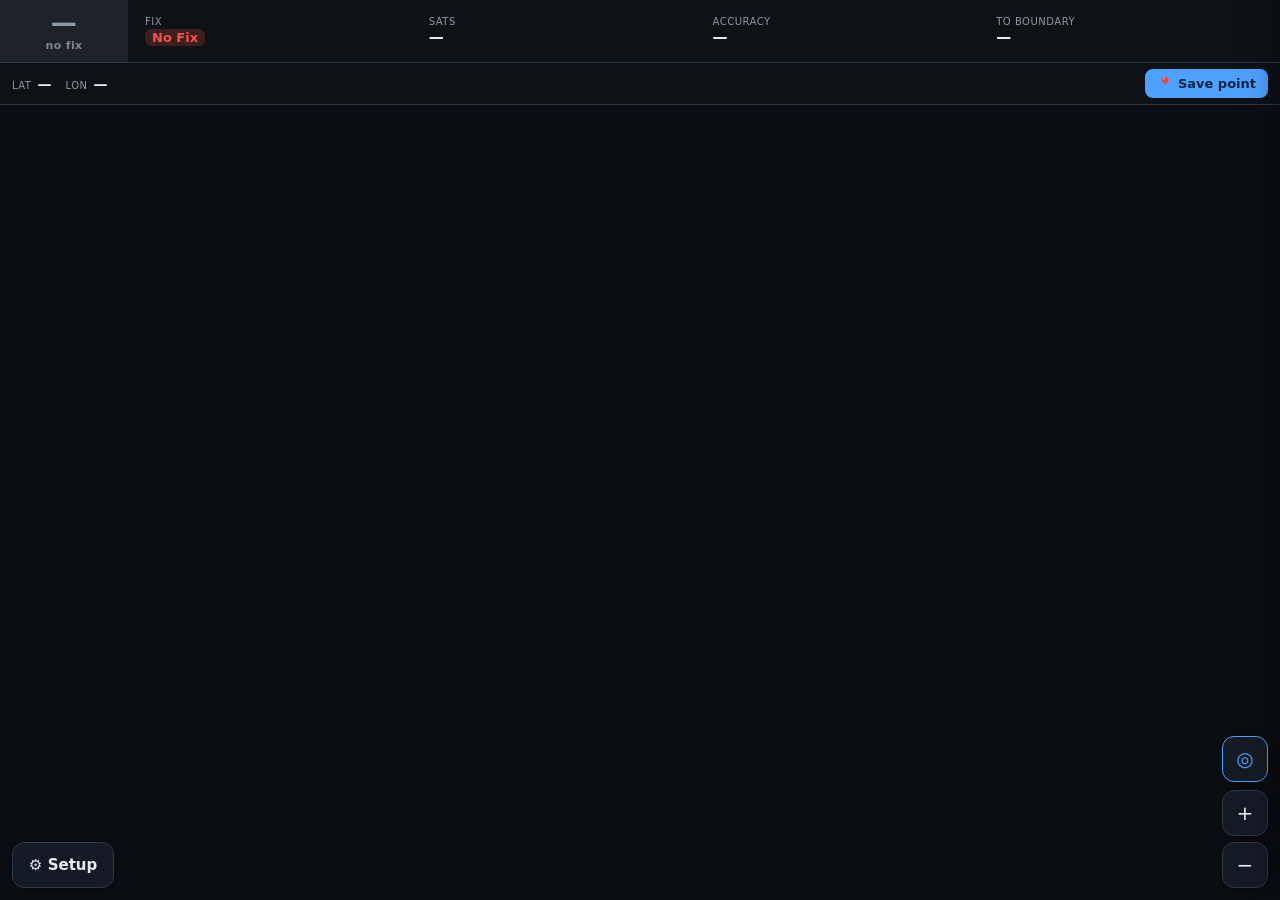
==== commit d69261ba: "Add live coordinate readout and saved points with notes - Coordinate bar under the status shows live" ====
--- a/index.html
+++ b/index.html
@@ -684,13 +684,34 @@
   #map{position:absolute; inset:0; background:#0b0e13; z-index:0;}
 
   /* Top status banner */
+  #topbar{ position:absolute; top:0; left:0; right:0; z-index:500; }
   #status{
-    position:absolute; top:0; left:0; right:0; z-index:500;
     display:flex; align-items:stretch; gap:1px;
     background:rgba(15,20,25,.82); backdrop-filter:blur(8px);
     border-bottom:1px solid var(--line);
     font-variant-numeric:tabular-nums;
   }
+  #coordbar{
+    display:flex; align-items:center; gap:14px; padding:6px 12px;
+    background:rgba(15,20,25,.82); backdrop-filter:blur(8px);
+    border-bottom:1px solid var(--line); font-variant-numeric:tabular-nums;
+  }
+  #coordbar .cgrp{ display:flex; align-items:baseline; gap:6px; }
+  #coordbar .clbl{ font-size:10px; color:var(--muted); letter-spacing:.05em; }
+  #coordbar .cval{ font-size:14px; font-weight:650; }
+  #coordbar .dim{ color:var(--muted); font-size:12px; }
+  #coordbar .savebtn{
+    margin-left:auto; background:var(--accent); color:#06223f; border:none;
+    border-radius:8px; padding:7px 12px; font-weight:700; cursor:pointer; font-size:13px; white-space:nowrap;
+  }
+  #coordbar .savebtn:active{ transform:scale(.97); }
+  .savedItem{ background:var(--panel2); border:1px solid var(--line); border-radius:10px; padding:10px; margin-bottom:8px; }
+  .savedItem .si-top{ display:flex; justify-content:space-between; align-items:center; gap:8px; }
+  .savedItem .si-note{ font-weight:650; font-size:14px; word-break:break-word; }
+  .savedItem .si-co{ font-size:12px; font-variant-numeric:tabular-nums; margin-top:4px; word-break:break-all; }
+  .savedItem .si-meta{ font-size:11px; color:var(--muted); margin-top:2px; }
+  .modalcard{ background:var(--panel); border:1px solid var(--line); border-radius:14px; padding:18px;
+    width:min(380px,90%); display:flex; flex-direction:column; gap:12px; text-align:left; }
   #inout{
     flex:0 0 auto; min-width:128px; padding:10px 16px;
     display:flex; flex-direction:column; justify-content:center; align-items:center;
@@ -806,13 +827,21 @@
 <body>
   <div id="map"></div>
 
-  <div id="status">
-    <div id="inout" class="unknown"><div class="big">—</div><div class="sub">no fix</div></div>
-    <div class="stats">
-      <div class="stat"><div class="k">Fix</div><div class="v"><span id="fix" class="fixpill fix-0">No Fix</span></div></div>
-      <div class="stat"><div class="k">Sats</div><div class="v" id="sats">—</div></div>
-      <div class="stat"><div class="k">Accuracy</div><div class="v" id="acc">—</div></div>
-      <div class="stat"><div class="k">To boundary</div><div class="v" id="bdist">—</div></div>
+  <div id="topbar">
+    <div id="status">
+      <div id="inout" class="unknown"><div class="big">—</div><div class="sub">no fix</div></div>
+      <div class="stats">
+        <div class="stat"><div class="k">Fix</div><div class="v"><span id="fix" class="fixpill fix-0">No Fix</span></div></div>
+        <div class="stat"><div class="k">Sats</div><div class="v" id="sats">—</div></div>
+        <div class="stat"><div class="k">Accuracy</div><div class="v" id="acc">—</div></div>
+        <div class="stat"><div class="k">To boundary</div><div class="v" id="bdist">—</div></div>
+      </div>
+    </div>
+    <div id="coordbar">
+      <div class="cgrp"><span class="clbl">LAT</span><span class="cval" id="ccLat">—</span></div>
+      <div class="cgrp"><span class="clbl">LON</span><span class="cval" id="ccLon">—</span></div>
+      <div class="cgrp dim" id="ccExtra"></div>
+      <button id="btnSave" class="savebtn">📍 Save point</button>
     </div>
   </div>
 
@@ -892,6 +921,38 @@
       </div>
 
       <div class="sec">
+        <div class="h">Rough placement (no pins)</div>
+        <div class="hint" style="margin-bottom:10px;">
+          Drops the parcel onto the map approximately so you can see it on the satellite
+          basemap before you have pins. Type a lat/long (grab one from Google Maps),
+          or stand on your land and tap <b>Use current position</b>, then <b>spin</b> the
+          parcel until its east edge lines up with Shadow Mountain Drive. Do the two-pin
+          calibration on site for real accuracy.
+        </div>
+        <div class="row">
+          <label class="field"><span class="lab">Anchor point</span>
+            <select id="roughRef"></select>
+          </label>
+        </div>
+        <div class="row">
+          <label class="field"><span class="lab">Latitude</span><input type="number" id="roughLat" step="0.0000001" placeholder="39.49…"/></label>
+          <label class="field"><span class="lab">Longitude</span><input type="number" id="roughLon" step="0.0000001" placeholder="-105.30…"/></label>
+        </div>
+        <div class="row">
+          <button class="btn" id="roughUseGPS">Use current position</button>
+          <button class="btn primary" id="roughPlace">Place on map</button>
+        </div>
+        <div class="row" style="align-items:center; gap:6px;">
+          <span class="lab" style="white-space:nowrap; margin:0;">Rotate</span>
+          <button class="btn" id="rotM5">−5°</button>
+          <button class="btn" id="rotM1">−1°</button>
+          <input type="number" id="roughRot" value="0" step="0.5" style="width:72px; text-align:center;"/>
+          <button class="btn" id="rotP1">+1°</button>
+          <button class="btn" id="rotP5">+5°</button>
+        </div>
+      </div>
+
+      <div class="sec">
         <div class="h">Two-pin calibration</div>
         <div class="hint" style="margin-bottom:10px;">
           Stand on a known property corner with an <b>RTK Fixed</b> solution, pick which corner it is, and Capture.
@@ -938,6 +999,15 @@
       </div>
 
       <div class="sec">
+        <div class="h">Saved points (<span id="savedCount">0</span>)</div>
+        <div id="savedList"></div>
+        <div class="row" style="margin-top:8px;">
+          <button class="btn" id="btnExportCSV">Download CSV</button>
+          <button class="btn danger" id="btnClearSaved">Clear all</button>
+        </div>
+      </div>
+
+      <div class="sec">
         <div class="h">Map</div>
         <div class="seg" id="baseSeg">
           <button data-base="sat" class="active">Satellite</button>
@@ -957,6 +1027,18 @@
       </div>
 
       <div class="hint" style="text-align:center; opacity:.6;">31652 Shadow Mountain Dr, Conifer CO · APN 148669 · Jefferson County</div>
+    </div>
+  </div>
+
+  <div class="capring" id="saveModal">
+    <div class="modalcard">
+      <div style="font-weight:700; font-size:16px;">Save point</div>
+      <div class="hint" id="saveCoord" style="margin:0;"></div>
+      <input type="text" id="saveNote" placeholder="Note (e.g. NW pin, gate, big rock)" />
+      <div class="row" style="margin:0; justify-content:flex-end;">
+        <button class="btn" id="saveCancel">Cancel</button>
+        <button class="btn primary" id="saveConfirm">Save</button>
+      </div>
     </div>
   </div>
 
@@ -1091,6 +1173,38 @@
   if(state.last) onPosition(state.last);
 }
 
+/* ---- rough placement: build a provisional calibration from one anchor + rotation ---- */
+function polyCentroidLocal(){
+  const p=PARCEL.poly; let A=0,cx=0,cy=0;
+  for(let i=0;i<p.length-1;i++){
+    const cr=p[i].e*p[i+1].n-p[i+1].e*p[i].n;
+    A+=cr; cx+=(p[i].e+p[i+1].e)*cr; cy+=(p[i].n+p[i+1].n)*cr;
+  }
+  A*=0.5; return {e:cx/(6*A), n:cy/(6*A)};
+}
+function roughRefLocal(){
+  const v=$('roughRef').value;
+  if(v==='center') return polyCentroidLocal();
+  const c=PARCEL.corners.find(x=>x.key===v); return {e:c.e, n:c.n};
+}
+function buildRoughCal(ref, lat, lon, rotDeg){
+  const {mLat,mLon}=metersPerDeg(lat);
+  const ang=rotDeg*D2R;
+  return {lat0:lat,lon0:lon,mLat,mLon,s:M_PER_FT,cos:Math.cos(ang),sin:Math.sin(ang),ang,
+          a1e:ref.e,a1n:ref.n,platDistFt:0,measDistM:0,rough:true};
+}
+function placeRough(refit){
+  const lat=parseFloat($('roughLat').value), lon=parseFloat($('roughLon').value);
+  if(!isFinite(lat)||!isFinite(lon)){ alert('Enter a lat/long, or tap "Use current position".'); return; }
+  const rot=parseFloat($('roughRot').value)||0;
+  if(refit) fitted=false;
+  applyCalibration(buildRoughCal(roughRefLocal(), lat, lon, rot));
+}
+function nudgeRot(d){
+  $('roughRot').value=((parseFloat($('roughRot').value)||0)+d).toFixed(1);
+  if(CAL && CAL.rough) placeRough(false);
+}
+
 /* ---- point-in-polygon & nearest boundary (ENU meters) ---- */
 function pointInPoly(pt, poly){
   let inside=false;
@@ -1169,29 +1283,50 @@
    ============================================================ */
 const state={src:'serial', last:null, capturing:false, navKey:'', base:'sat'};
 const PINS={1:null,2:null};   // {corner:{key,name,e,n}, lat,lon, samples}
+let SAVED=[];                 // [{id,lat,lon,alt,acc,fix,t,note}]
 
 function fmtFt(m){ const ft=m*FT_PER_M; return ft>=1000?(ft/5280).toFixed(2)+' mi':ft.toFixed(1)+' ft'; }
 function fmtAcc(m){ if(m==null) return '—'; return m<1?(m*100).toFixed(0)+' cm':m.toFixed(2)+' m'; }
+function esc(s){ return String(s).replace(/[&<>"']/g,m=>({'&':'&amp;','<':'&lt;','>':'&gt;','"':'&quot;',"'":'&#39;'}[m])); }
+function fixShort(q){ return q===4?'RTK':q===5?'FLOAT':q===2?'DGPS':q===1?'GPS':q==null?'—':('q'+q); }
+function geoDistBrg(lat1,lon1,lat2,lon2){
+  const R=6371000, p=Math.PI/180;
+  const dLat=(lat2-lat1)*p, dLon=(lon2-lon1)*p;
+  const a=Math.sin(dLat/2)**2+Math.cos(lat1*p)*Math.cos(lat2*p)*Math.sin(dLon/2)**2;
+  const dist=2*R*Math.asin(Math.sqrt(a));
+  const y=Math.sin(dLon)*Math.cos(lat2*p);
+  const x=Math.cos(lat1*p)*Math.sin(lat2*p)-Math.sin(lat1*p)*Math.cos(lat2*p)*Math.cos(dLon);
+  return {dist, brg:(Math.atan2(y,x)/p+360)%360};
+}
 
 function onPosition(fix){
   state.last=fix;
   updateStatusBar(fix);
+  updateCoordBar(fix);
   if(CAL && polyENU){
     const enu=latLonToENU(fix.lat,fix.lon);
     const inside=pointInPoly(enu, polyENU);
     const nb=nearestBoundary(enu, polyENU);
     setInOut(inside, nb.dist, fix);
     drawPosition(fix, enu, inside, nb);
-    updateNav(enu, fix);
   }else{
     drawPosition(fix, null, null, null);
   }
+  updateNav(fix);
+}
+function updateCoordBar(fix){
+  $('ccLat').textContent=fix.lat.toFixed(7);
+  $('ccLon').textContent=fix.lon.toFixed(7);
+  const bits=[];
+  if(fix.alt!=null && isFinite(fix.alt)) bits.push(fix.alt.toFixed(1)+' m');
+  if(fix.accH!=null) bits.push('±'+fmtAcc(fix.accH));
+  $('ccExtra').textContent=bits.join('   ');
 }
 
 /* ============================================================
    5. MAP (Leaflet, inlined)
    ============================================================ */
-let map, baseSat, baseStreet, parcelLayer, cornerLayer, posMarker, accCircle,
+let map, baseSat, baseStreet, parcelLayer, cornerLayer, savedLayer, posMarker, accCircle,
     trackLine, boundaryLine, navLine, fitted=false, follow=true;
 const trackPts=[];
 
@@ -1204,6 +1339,7 @@
   baseSat.addTo(map);
   parcelLayer=L.layerGroup().addTo(map);
   cornerLayer=L.layerGroup().addTo(map);
+  savedLayer=L.layerGroup().addTo(map);
   trackLine=L.polyline([],{color:'#4ea1ff',weight:2,opacity:.8}).addTo(map);
   boundaryLine=L.polyline([],{color:'#f0b429',weight:2,dashArray:'5,6'}).addTo(map);
   navLine=L.polyline([],{color:'#2ecc71',weight:3,dashArray:'2,7'}).addTo(map);
@@ -1272,27 +1408,37 @@
 }
 function rebuildNavTarget(){
   const sel=$('navTarget'); const cur=sel.value;
-  sel.innerHTML='<option value="">— none —</option>'+
-    PARCEL.corners.map(c=>`<option value="${c.key}">${c.name}</option>`).join('');
-  sel.value=cur;
-}
-function updateNav(enu, fix){
+  let html='<option value="">— none —</option>';
+  html+='<optgroup label="Corners">'+
+    PARCEL.corners.map(c=>`<option value="${c.key}">${esc(c.name)}</option>`).join('')+'</optgroup>';
+  if(SAVED.length) html+='<optgroup label="Saved points">'+
+    SAVED.map(s=>`<option value="saved:${s.id}">${esc(s.note||('Point '+s.id))}</option>`).join('')+'</optgroup>';
+  sel.innerHTML=html; sel.value=cur;
+}
+function navTargetLatLon(){
+  if(state.navKey.startsWith('saved:')){
+    const s=SAVED.find(x=>x.id===state.navKey.slice(6));
+    return s?{lat:s.lat,lon:s.lon,name:s.note||'Saved point'}:null;
+  }
+  if(!CAL) return null;                                  // corners need calibration
+  const c=PARCEL.corners.find(x=>x.key===state.navKey);
+  if(!c) return null;
+  const ll=localToLatLon(c.e,c.n);
+  return {lat:ll[0], lon:ll[1], name:c.name};
+}
+function updateNav(fix){
   const nav=$('nav');
-  if(!state.navKey){ nav.style.display='none'; navLine.setLatLngs([]); return; }
-  const c=PARCEL.corners.find(x=>x.key===state.navKey);
-  if(!c){ nav.style.display='none'; return; }
-  const tgt=localToENU(c.e,c.n);
-  const dx=tgt.x-enu.x, dy=tgt.y-enu.y;
-  const dist=Math.hypot(dx,dy);
-  let brg=(Math.atan2(dx,dy)*R2D+360)%360;   // bearing from north
+  if(!state.navKey || !fix){ nav.style.display='none'; navLine.setLatLngs([]); return; }
+  const t=navTargetLatLon();
+  if(!t){ nav.style.display='none'; navLine.setLatLngs([]); return; }
+  const g=geoDistBrg(fix.lat,fix.lon,t.lat,t.lon);
   nav.style.display='block';
-  $('navName').textContent=c.name;
-  $('navDist').textContent=fmtFt(dist);
-  $('navBrg').textContent='Bearing '+brg.toFixed(0)+'°'+(fix.cog!=null?(' · heading '+fix.cog.toFixed(0)+'°'):'');
-  // arrow relative to current heading if available, else absolute bearing
-  const rel = fix.cog!=null ? (brg-fix.cog) : brg;
+  $('navName').textContent=t.name;
+  $('navDist').textContent=fmtFt(g.dist);
+  $('navBrg').textContent='Bearing '+g.brg.toFixed(0)+'°'+(fix.cog!=null?(' · heading '+fix.cog.toFixed(0)+'°'):'');
+  const rel = fix.cog!=null ? (g.brg-fix.cog) : g.brg;
   $('navArrow').style.transform='rotate('+rel+'deg)';
-  navLine.setLatLngs([[fix.lat,fix.lon], localToLatLon(c.e,c.n)]);
+  navLine.setLatLngs([[fix.lat,fix.lon],[t.lat,t.lon]]);
 }
 
 /* ============================================================
@@ -1450,6 +1596,13 @@
 function showCalInfo(){
   const box=$('calInfo');
   if(!CAL || CAL.demo){ box.style.display='none'; return; }
+  if(CAL.rough){
+    let r=(CAL.ang*R2D)%360; if(r>180)r-=360; if(r<-180)r+=360;
+    box.style.display='block';
+    box.innerHTML='<div class="hint" style="margin:0;">⚠ Approximate placement (no pins), rotation '+r.toFixed(1)+
+      '°. Switch the basemap to Satellite and spin until the east edge follows the road, then do the two-pin calibration on site for centimetre accuracy.</div>';
+    return;
+  }
   const measFt=CAL.measDistM*FT_PER_M;
   const scaleErr=(CAL.s/M_PER_FT-1)*100;
   let rot=(CAL.ang*R2D)%360; if(rot>180)rot-=360; if(rot<-180)rot+=360;
@@ -1474,11 +1627,96 @@
 }
 
 /* ============================================================
+   8b. SAVED POINTS (waypoints with notes)
+   ============================================================ */
+function openSaveModal(){
+  if(!state.last){ alert('No live position yet — connect a source first.'); return; }
+  const f=state.last;
+  $('saveNote').value='';
+  $('saveCoord').textContent=f.lat.toFixed(7)+', '+f.lon.toFixed(7)+
+    '   ('+(FIXTYPE[f.quality]||'?')+(f.accH!=null?(', ±'+fmtAcc(f.accH)):'')+')';
+  $('saveModal').style.display='flex';
+  setTimeout(()=>$('saveNote').focus(),50);
+}
+function confirmSave(){
+  const f=state.last;
+  $('saveModal').style.display='none';
+  if(!f) return;
+  SAVED.push({
+    id:String(Date.now()), lat:f.lat, lon:f.lon,
+    alt:(f.alt!=null&&isFinite(f.alt))?f.alt:null,
+    acc:(f.accH!=null)?f.accH:null, fix:f.quality, t:Date.now(),
+    note:$('saveNote').value.trim()
+  });
+  afterSavedChange();
+}
+function afterSavedChange(){ saveState(); renderSavedMarkers(); renderSavedList(); rebuildNavTarget(); }
+function renderSavedMarkers(){
+  if(!savedLayer) return;
+  savedLayer.clearLayers();
+  for(const s of SAVED){
+    L.circleMarker([s.lat,s.lon],{radius:6,color:'#fff',weight:2,fillColor:'#b06bff',fillOpacity:1})
+      .addTo(savedLayer)
+      .bindTooltip(s.note||'saved point',{direction:'top',offset:[0,-6]});
+  }
+}
+function renderSavedList(){
+  $('savedCount').textContent=SAVED.length;
+  const wrap=$('savedList');
+  if(!SAVED.length){
+    wrap.innerHTML='<div class="hint">No saved points yet. Tap <b>📍 Save point</b> (top bar) to drop one at your current position with a note.</div>';
+    return;
+  }
+  wrap.innerHTML=SAVED.slice().reverse().map(s=>`
+    <div class="savedItem">
+      <div class="si-top">
+        <div class="si-note">${esc(s.note||'(no note)')}</div>
+        <span class="pill ${s.fix===4?'ok':s.fix===5?'warn':'idle'}">${fixShort(s.fix)}</span>
+      </div>
+      <div class="si-co">${s.lat.toFixed(7)}, ${s.lon.toFixed(7)}${s.acc!=null?(' · ±'+fmtAcc(s.acc)):''}${s.alt!=null?(' · '+s.alt.toFixed(1)+' m'):''}</div>
+      <div class="si-meta">${new Date(s.t).toLocaleString()}</div>
+      <div class="row tight" style="margin-top:6px;">
+        <button class="btn" data-go="${s.id}">Go to</button>
+        <button class="btn" data-copy="${s.id}">Copy</button>
+        <button class="btn danger" data-del="${s.id}">Delete</button>
+      </div>
+    </div>`).join('');
+  wrap.querySelectorAll('[data-go]').forEach(b=>b.onclick=()=>{
+    const s=SAVED.find(x=>x.id===b.dataset.go); if(!s) return;
+    follow=false; document.getElementById('btnFollow').classList.remove('on');
+    map.setView([s.lat,s.lon], Math.max(map.getZoom(),18));
+    $('panel').classList.remove('open');
+  });
+  wrap.querySelectorAll('[data-copy]').forEach(b=>b.onclick=()=>{
+    const s=SAVED.find(x=>x.id===b.dataset.copy); if(!s) return;
+    const txt=s.lat.toFixed(7)+', '+s.lon.toFixed(7);
+    if(navigator.clipboard) navigator.clipboard.writeText(txt); else prompt('Coordinates:',txt);
+    b.textContent='Copied'; setTimeout(()=>b.textContent='Copy',1200);
+  });
+  wrap.querySelectorAll('[data-del]').forEach(b=>b.onclick=()=>{
+    if(confirm('Delete this saved point?')){ SAVED=SAVED.filter(x=>x.id!==b.dataset.del); afterSavedChange(); }
+  });
+}
+function exportSavedCSV(){
+  if(!SAVED.length){ alert('No saved points to export.'); return; }
+  const head=['note','latitude','longitude','accuracy_m','altitude_m','fix','time_iso'];
+  const lines=[head].concat(SAVED.map(s=>[
+    s.note||'', s.lat.toFixed(8), s.lon.toFixed(8),
+    s.acc!=null?s.acc.toFixed(3):'', s.alt!=null?s.alt.toFixed(2):'',
+    fixShort(s.fix), new Date(s.t).toISOString()
+  ]));
+  const csv=lines.map(r=>r.map(c=>/[",\n]/.test(String(c))?'"'+String(c).replace(/"/g,'""')+'"':c).join(',')).join('\r\n');
+  const a=document.createElement('a');
+  a.href=URL.createObjectURL(new Blob([csv],{type:'text/csv'}));
+  a.download='saved_points.csv'; document.body.appendChild(a); a.click(); a.remove();
+}
+
+/* ============================================================
    9. PERSISTENCE
    ============================================================ */
 function saveState(){
   try{
-    const d={pins:PINS, base:state.base, navKey:state.navKey,
+    const d={pins:PINS, base:state.base, navKey:state.navKey, saved:SAVED,
       cal: (CAL&&!CAL.demo)?{lat0:CAL.lat0,lon0:CAL.lon0,s:CAL.s,cos:CAL.cos,sin:CAL.sin,ang:CAL.ang,
         a1e:CAL.a1e,a1n:CAL.a1n,mLat:CAL.mLat,mLon:CAL.mLon,platDistFt:CAL.platDistFt,measDistM:CAL.measDistM,
         pin1:CAL.pin1,pin2:CAL.pin2}:null};
@@ -1488,6 +1726,7 @@
 function loadState(){
   try{
     const d=JSON.parse(localStorage.getItem('parcelRTK')||'{}');
+    if(Array.isArray(d.saved)) SAVED=d.saved;
     if(d.pins){ PINS[1]=d.pins[1]||null; PINS[2]=d.pins[2]||null; refreshPinUI(1); refreshPinUI(2); }
     if(d.base){ state.base=d.base; document.querySelectorAll('#baseSeg button').forEach(b=>b.classList.toggle('active',b.dataset.base===d.base)); }
     if(d.cal){
@@ -1513,6 +1752,9 @@
   $('pin1corner').innerHTML=cornerOptions();
   $('pin2corner').innerHTML=cornerOptions();
   if($('pin2corner').options.length>1) $('pin2corner').selectedIndex=1;
+
+  $('roughRef').innerHTML='<option value="center">Property center</option>'+
+    PARCEL.corners.map(c=>`<option value="${c.key}">${c.name}</option>`).join('');
 
   $('serialSupport').textContent = ('serial' in navigator)?'Web Serial: available ✓':'Web Serial: NOT available in this browser/context.';
 
@@ -1537,6 +1779,16 @@
   $('btnDemo').onclick=startDemo;
   $('btnManual').onclick=setManual;
 
+  $('roughPlace').onclick=()=>placeRough(true);
+  $('roughUseGPS').onclick=()=>{
+    if(!state.last){ alert('No live position yet — connect a source first.'); return; }
+    $('roughLat').value=state.last.lat.toFixed(7); $('roughLon').value=state.last.lon.toFixed(7);
+    placeRough(true);
+  };
+  $('rotM5').onclick=()=>nudgeRot(-5); $('rotM1').onclick=()=>nudgeRot(-1);
+  $('rotP1').onclick=()=>nudgeRot(1);  $('rotP5').onclick=()=>nudgeRot(5);
+  $('roughRot').onchange=()=>{ if(CAL && CAL.rough) placeRough(false); };
+
   $('pin1cap').onclick=()=>startCapture(1);
   $('pin2cap').onclick=()=>startCapture(2);
   $('pin1use').onclick=()=>useCurrent(1);
@@ -1545,13 +1797,22 @@
   $('btnApplyCal').onclick=doApplyCal;
   $('btnClearCal').onclick=clearCal;
 
-  $('navTarget').onchange=e=>{ state.navKey=e.target.value; saveState(); if(state.last && CAL) updateNav(latLonToENU(state.last.lat,state.last.lon), state.last); else if(!state.navKey){$('nav').style.display='none'; navLine.setLatLngs([]);} };
+  $('navTarget').onchange=e=>{ state.navKey=e.target.value; saveState(); updateNav(state.last); };
 
   $('btnFollow').onclick=()=>{ follow=!follow; $('btnFollow').classList.toggle('on',follow); if(follow&&state.last) map.panTo([state.last.lat,state.last.lon]); };
   $('btnZoomIn').onclick=()=>map.zoomIn();
   $('btnZoomOut').onclick=()=>map.zoomOut();
   $('btnClearTrack').onclick=()=>{ trackPts.length=0; trackLine.setLatLngs([]); };
   $('btnClearLog').onclick=()=>$('log').textContent='';
+
+  // saved points
+  $('btnSave').onclick=openSaveModal;
+  $('saveConfirm').onclick=confirmSave;
+  $('saveCancel').onclick=()=>$('saveModal').style.display='none';
+  $('saveNote').addEventListener('keydown',e=>{ if(e.key==='Enter') confirmSave(); if(e.key==='Escape') $('saveModal').style.display='none'; });
+  $('btnExportCSV').onclick=exportSavedCSV;
+  $('btnClearSaved').onclick=()=>{ if(SAVED.length && confirm('Delete ALL saved points?')){ SAVED=[]; afterSavedChange(); } };
+
   $('btnFollow').classList.add('on');
 }
 
@@ -1559,7 +1820,11 @@
   initMap();
   initUI();
   loadState();
-  if(CAL){ rebuildParcelLayers(); rebuildNavTarget(); $('navTarget').value=state.navKey||''; }
+  if(CAL){ rebuildParcelLayers(); }
+  renderSavedMarkers();
+  renderSavedList();
+  rebuildNavTarget();
+  $('navTarget').value=state.navKey||'';
 });
 </script>
 </body>
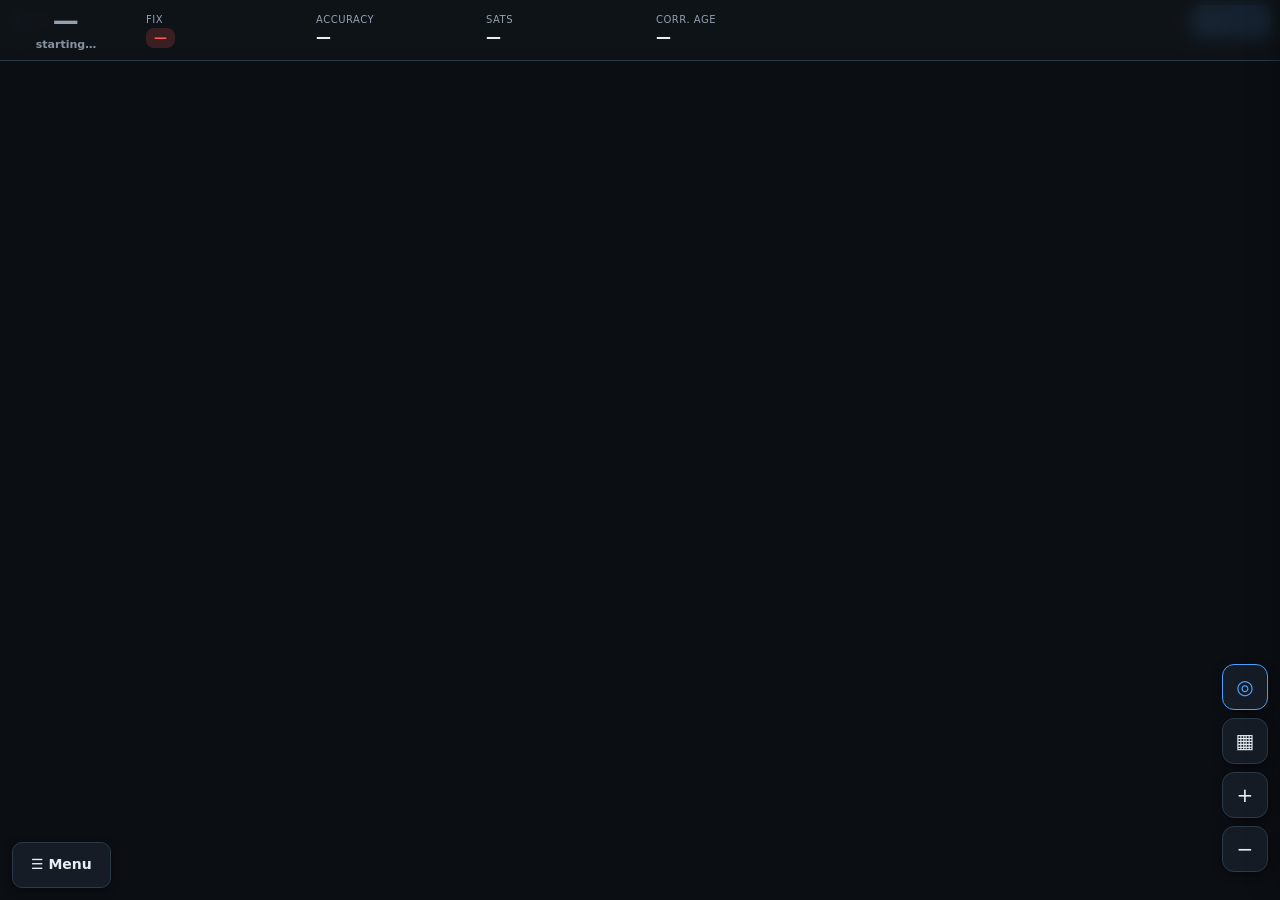
==== commit db96c035: "Parcel RTK 2.0: rebuilt from the recorded documents, with honest accuracy Survey model - Transcribe " ====
--- a/index.html
+++ b/index.html
@@ -1,1831 +1,14 @@
-<!DOCTYPE html>
+<!doctype html>
 <html lang="en">
 <head>
-<meta charset="UTF-8" />
-<meta name="viewport" content="width=device-width, initial-scale=1.0, maximum-scale=1.0, user-scalable=no" />
-<title>Parcel RTK — 31652 Shadow Mountain Dr</title>
-<style>
-/* required styles */
-
-.leaflet-pane,
-.leaflet-tile,
-.leaflet-marker-icon,
-.leaflet-marker-shadow,
-.leaflet-tile-container,
-.leaflet-pane > svg,
-.leaflet-pane > canvas,
-.leaflet-zoom-box,
-.leaflet-image-layer,
-.leaflet-layer {
-	position: absolute;
-	left: 0;
-	top: 0;
-	}
-.leaflet-container {
-	overflow: hidden;
-	}
-.leaflet-tile,
-.leaflet-marker-icon,
-.leaflet-marker-shadow {
-	-webkit-user-select: none;
-	   -moz-user-select: none;
-	        user-select: none;
-	  -webkit-user-drag: none;
-	}
-/* Prevents IE11 from highlighting tiles in blue */
-.leaflet-tile::selection {
-	background: transparent;
-}
-/* Safari renders non-retina tile on retina better with this, but Chrome is worse */
-.leaflet-safari .leaflet-tile {
-	image-rendering: -webkit-optimize-contrast;
-	}
-/* hack that prevents hw layers "stretching" when loading new tiles */
-.leaflet-safari .leaflet-tile-container {
-	width: 1600px;
-	height: 1600px;
-	-webkit-transform-origin: 0 0;
-	}
-.leaflet-marker-icon,
-.leaflet-marker-shadow {
-	display: block;
-	}
-/* .leaflet-container svg: reset svg max-width decleration shipped in Joomla! (joomla.org) 3.x */
-/* .leaflet-container img: map is broken in FF if you have max-width: 100% on tiles */
-.leaflet-container .leaflet-overlay-pane svg {
-	max-width: none !important;
-	max-height: none !important;
-	}
-.leaflet-container .leaflet-marker-pane img,
-.leaflet-container .leaflet-shadow-pane img,
-.leaflet-container .leaflet-tile-pane img,
-.leaflet-container img.leaflet-image-layer,
-.leaflet-container .leaflet-tile {
-	max-width: none !important;
-	max-height: none !important;
-	width: auto;
-	padding: 0;
-	}
-
-.leaflet-container img.leaflet-tile {
-	/* See: https://bugs.chromium.org/p/chromium/issues/detail?id=600120 */
-	mix-blend-mode: plus-lighter;
-}
-
-.leaflet-container.leaflet-touch-zoom {
-	-ms-touch-action: pan-x pan-y;
-	touch-action: pan-x pan-y;
-	}
-.leaflet-container.leaflet-touch-drag {
-	-ms-touch-action: pinch-zoom;
-	/* Fallback for FF which doesn't support pinch-zoom */
-	touch-action: none;
-	touch-action: pinch-zoom;
-}
-.leaflet-container.leaflet-touch-drag.leaflet-touch-zoom {
-	-ms-touch-action: none;
-	touch-action: none;
-}
-.leaflet-container {
-	-webkit-tap-highlight-color: transparent;
-}
-.leaflet-container a {
-	-webkit-tap-highlight-color: rgba(51, 181, 229, 0.4);
-}
-.leaflet-tile {
-	filter: inherit;
-	visibility: hidden;
-	}
-.leaflet-tile-loaded {
-	visibility: inherit;
-	}
-.leaflet-zoom-box {
-	width: 0;
-	height: 0;
-	-moz-box-sizing: border-box;
-	     box-sizing: border-box;
-	z-index: 800;
-	}
-/* workaround for https://bugzilla.mozilla.org/show_bug.cgi?id=888319 */
-.leaflet-overlay-pane svg {
-	-moz-user-select: none;
-	}
-
-.leaflet-pane         { z-index: 400; }
-
-.leaflet-tile-pane    { z-index: 200; }
-.leaflet-overlay-pane { z-index: 400; }
-.leaflet-shadow-pane  { z-index: 500; }
-.leaflet-marker-pane  { z-index: 600; }
-.leaflet-tooltip-pane   { z-index: 650; }
-.leaflet-popup-pane   { z-index: 700; }
-
-.leaflet-map-pane canvas { z-index: 100; }
-.leaflet-map-pane svg    { z-index: 200; }
-
-.leaflet-vml-shape {
-	width: 1px;
-	height: 1px;
-	}
-.lvml {
-	behavior: url(#default#VML);
-	display: inline-block;
-	position: absolute;
-	}
-
-
-/* control positioning */
-
-.leaflet-control {
-	position: relative;
-	z-index: 800;
-	pointer-events: visiblePainted; /* IE 9-10 doesn't have auto */
-	pointer-events: auto;
-	}
-.leaflet-top,
-.leaflet-bottom {
-	position: absolute;
-	z-index: 1000;
-	pointer-events: none;
-	}
-.leaflet-top {
-	top: 0;
-	}
-.leaflet-right {
-	right: 0;
-	}
-.leaflet-bottom {
-	bottom: 0;
-	}
-.leaflet-left {
-	left: 0;
-	}
-.leaflet-control {
-	float: left;
-	clear: both;
-	}
-.leaflet-right .leaflet-control {
-	float: right;
-	}
-.leaflet-top .leaflet-control {
-	margin-top: 10px;
-	}
-.leaflet-bottom .leaflet-control {
-	margin-bottom: 10px;
-	}
-.leaflet-left .leaflet-control {
-	margin-left: 10px;
-	}
-.leaflet-right .leaflet-control {
-	margin-right: 10px;
-	}
-
-
-/* zoom and fade animations */
-
-.leaflet-fade-anim .leaflet-popup {
-	opacity: 0;
-	-webkit-transition: opacity 0.2s linear;
-	   -moz-transition: opacity 0.2s linear;
-	        transition: opacity 0.2s linear;
-	}
-.leaflet-fade-anim .leaflet-map-pane .leaflet-popup {
-	opacity: 1;
-	}
-.leaflet-zoom-animated {
-	-webkit-transform-origin: 0 0;
-	    -ms-transform-origin: 0 0;
-	        transform-origin: 0 0;
-	}
-svg.leaflet-zoom-animated {
-	will-change: transform;
-}
-
-.leaflet-zoom-anim .leaflet-zoom-animated {
-	-webkit-transition: -webkit-transform 0.25s cubic-bezier(0,0,0.25,1);
-	   -moz-transition:    -moz-transform 0.25s cubic-bezier(0,0,0.25,1);
-	        transition:         transform 0.25s cubic-bezier(0,0,0.25,1);
-	}
-.leaflet-zoom-anim .leaflet-tile,
-.leaflet-pan-anim .leaflet-tile {
-	-webkit-transition: none;
-	   -moz-transition: none;
-	        transition: none;
-	}
-
-.leaflet-zoom-anim .leaflet-zoom-hide {
-	visibility: hidden;
-	}
-
-
-/* cursors */
-
-.leaflet-interactive {
-	cursor: pointer;
-	}
-.leaflet-grab {
-	cursor: -webkit-grab;
-	cursor:    -moz-grab;
-	cursor:         grab;
-	}
-.leaflet-crosshair,
-.leaflet-crosshair .leaflet-interactive {
-	cursor: crosshair;
-	}
-.leaflet-popup-pane,
-.leaflet-control {
-	cursor: auto;
-	}
-.leaflet-dragging .leaflet-grab,
-.leaflet-dragging .leaflet-grab .leaflet-interactive,
-.leaflet-dragging .leaflet-marker-draggable {
-	cursor: move;
-	cursor: -webkit-grabbing;
-	cursor:    -moz-grabbing;
-	cursor:         grabbing;
-	}
-
-/* marker & overlays interactivity */
-.leaflet-marker-icon,
-.leaflet-marker-shadow,
-.leaflet-image-layer,
-.leaflet-pane > svg path,
-.leaflet-tile-container {
-	pointer-events: none;
-	}
-
-.leaflet-marker-icon.leaflet-interactive,
-.leaflet-image-layer.leaflet-interactive,
-.leaflet-pane > svg path.leaflet-interactive,
-svg.leaflet-image-layer.leaflet-interactive path {
-	pointer-events: visiblePainted; /* IE 9-10 doesn't have auto */
-	pointer-events: auto;
-	}
-
-/* visual tweaks */
-
-.leaflet-container {
-	background: #ddd;
-	outline-offset: 1px;
-	}
-.leaflet-container a {
-	color: #0078A8;
-	}
-.leaflet-zoom-box {
-	border: 2px dotted #38f;
-	background: rgba(255,255,255,0.5);
-	}
-
-
-/* general typography */
-.leaflet-container {
-	font-family: "Helvetica Neue", Arial, Helvetica, sans-serif;
-	font-size: 12px;
-	font-size: 0.75rem;
-	line-height: 1.5;
-	}
-
-
-/* general toolbar styles */
-
-.leaflet-bar {
-	box-shadow: 0 1px 5px rgba(0,0,0,0.65);
-	border-radius: 4px;
-	}
-.leaflet-bar a {
-	background-color: #fff;
-	border-bottom: 1px solid #ccc;
-	width: 26px;
-	height: 26px;
-	line-height: 26px;
-	display: block;
-	text-align: center;
-	text-decoration: none;
-	color: black;
-	}
-.leaflet-bar a,
-.leaflet-control-layers-toggle {
-	background-position: 50% 50%;
-	background-repeat: no-repeat;
-	display: block;
-	}
-.leaflet-bar a:hover,
-.leaflet-bar a:focus {
-	background-color: #f4f4f4;
-	}
-.leaflet-bar a:first-child {
-	border-top-left-radius: 4px;
-	border-top-right-radius: 4px;
-	}
-.leaflet-bar a:last-child {
-	border-bottom-left-radius: 4px;
-	border-bottom-right-radius: 4px;
-	border-bottom: none;
-	}
-.leaflet-bar a.leaflet-disabled {
-	cursor: default;
-	background-color: #f4f4f4;
-	color: #bbb;
-	}
-
-.leaflet-touch .leaflet-bar a {
-	width: 30px;
-	height: 30px;
-	line-height: 30px;
-	}
-.leaflet-touch .leaflet-bar a:first-child {
-	border-top-left-radius: 2px;
-	border-top-right-radius: 2px;
-	}
-.leaflet-touch .leaflet-bar a:last-child {
-	border-bottom-left-radius: 2px;
-	border-bottom-right-radius: 2px;
-	}
-
-/* zoom control */
-
-.leaflet-control-zoom-in,
-.leaflet-control-zoom-out {
-	font: bold 18px 'Lucida Console', Monaco, monospace;
-	text-indent: 1px;
-	}
-
-.leaflet-touch .leaflet-control-zoom-in, .leaflet-touch .leaflet-control-zoom-out  {
-	font-size: 22px;
-	}
-
-
-/* layers control */
-
-.leaflet-control-layers {
-	box-shadow: 0 1px 5px rgba(0,0,0,0.4);
-	background: #fff;
-	border-radius: 5px;
-	}
-.leaflet-control-layers-toggle {
-	background-image: url(images/layers.png);
-	width: 36px;
-	height: 36px;
-	}
-.leaflet-retina .leaflet-control-layers-toggle {
-	background-image: url(images/layers-2x.png);
-	background-size: 26px 26px;
-	}
-.leaflet-touch .leaflet-control-layers-toggle {
-	width: 44px;
-	height: 44px;
-	}
-.leaflet-control-layers .leaflet-control-layers-list,
-.leaflet-control-layers-expanded .leaflet-control-layers-toggle {
-	display: none;
-	}
-.leaflet-control-layers-expanded .leaflet-control-layers-list {
-	display: block;
-	position: relative;
-	}
-.leaflet-control-layers-expanded {
-	padding: 6px 10px 6px 6px;
-	color: #333;
-	background: #fff;
-	}
-.leaflet-control-layers-scrollbar {
-	overflow-y: scroll;
-	overflow-x: hidden;
-	padding-right: 5px;
-	}
-.leaflet-control-layers-selector {
-	margin-top: 2px;
-	position: relative;
-	top: 1px;
-	}
-.leaflet-control-layers label {
-	display: block;
-	font-size: 13px;
-	font-size: 1.08333em;
-	}
-.leaflet-control-layers-separator {
-	height: 0;
-	border-top: 1px solid #ddd;
-	margin: 5px -10px 5px -6px;
-	}
-
-/* Default icon URLs */
-.leaflet-default-icon-path { /* used only in path-guessing heuristic, see L.Icon.Default */
-	background-image: url(images/marker-icon.png);
-	}
-
-
-/* attribution and scale controls */
-
-.leaflet-container .leaflet-control-attribution {
-	background: #fff;
-	background: rgba(255, 255, 255, 0.8);
-	margin: 0;
-	}
-.leaflet-control-attribution,
-.leaflet-control-scale-line {
-	padding: 0 5px;
-	color: #333;
-	line-height: 1.4;
-	}
-.leaflet-control-attribution a {
-	text-decoration: none;
-	}
-.leaflet-control-attribution a:hover,
-.leaflet-control-attribution a:focus {
-	text-decoration: underline;
-	}
-.leaflet-attribution-flag {
-	display: inline !important;
-	vertical-align: baseline !important;
-	width: 1em;
-	height: 0.6669em;
-	}
-.leaflet-left .leaflet-control-scale {
-	margin-left: 5px;
-	}
-.leaflet-bottom .leaflet-control-scale {
-	margin-bottom: 5px;
-	}
-.leaflet-control-scale-line {
-	border: 2px solid #777;
-	border-top: none;
-	line-height: 1.1;
-	padding: 2px 5px 1px;
-	white-space: nowrap;
-	-moz-box-sizing: border-box;
-	     box-sizing: border-box;
-	background: rgba(255, 255, 255, 0.8);
-	text-shadow: 1px 1px #fff;
-	}
-.leaflet-control-scale-line:not(:first-child) {
-	border-top: 2px solid #777;
-	border-bottom: none;
-	margin-top: -2px;
-	}
-.leaflet-control-scale-line:not(:first-child):not(:last-child) {
-	border-bottom: 2px solid #777;
-	}
-
-.leaflet-touch .leaflet-control-attribution,
-.leaflet-touch .leaflet-control-layers,
-.leaflet-touch .leaflet-bar {
-	box-shadow: none;
-	}
-.leaflet-touch .leaflet-control-layers,
-.leaflet-touch .leaflet-bar {
-	border: 2px solid rgba(0,0,0,0.2);
-	background-clip: padding-box;
-	}
-
-
-/* popup */
-
-.leaflet-popup {
-	position: absolute;
-	text-align: center;
-	margin-bottom: 20px;
-	}
-.leaflet-popup-content-wrapper {
-	padding: 1px;
-	text-align: left;
-	border-radius: 12px;
-	}
-.leaflet-popup-content {
-	margin: 13px 24px 13px 20px;
-	line-height: 1.3;
-	font-size: 13px;
-	font-size: 1.08333em;
-	min-height: 1px;
-	}
-.leaflet-popup-content p {
-	margin: 17px 0;
-	margin: 1.3em 0;
-	}
-.leaflet-popup-tip-container {
-	width: 40px;
-	height: 20px;
-	position: absolute;
-	left: 50%;
-	margin-top: -1px;
-	margin-left: -20px;
-	overflow: hidden;
-	pointer-events: none;
-	}
-.leaflet-popup-tip {
-	width: 17px;
-	height: 17px;
-	padding: 1px;
-
-	margin: -10px auto 0;
-	pointer-events: auto;
-
-	-webkit-transform: rotate(45deg);
-	   -moz-transform: rotate(45deg);
-	    -ms-transform: rotate(45deg);
-	        transform: rotate(45deg);
-	}
-.leaflet-popup-content-wrapper,
-.leaflet-popup-tip {
-	background: white;
-	color: #333;
-	box-shadow: 0 3px 14px rgba(0,0,0,0.4);
-	}
-.leaflet-container a.leaflet-popup-close-button {
-	position: absolute;
-	top: 0;
-	right: 0;
-	border: none;
-	text-align: center;
-	width: 24px;
-	height: 24px;
-	font: 16px/24px Tahoma, Verdana, sans-serif;
-	color: #757575;
-	text-decoration: none;
-	background: transparent;
-	}
-.leaflet-container a.leaflet-popup-close-button:hover,
-.leaflet-container a.leaflet-popup-close-button:focus {
-	color: #585858;
-	}
-.leaflet-popup-scrolled {
-	overflow: auto;
-	}
-
-.leaflet-oldie .leaflet-popup-content-wrapper {
-	-ms-zoom: 1;
-	}
-.leaflet-oldie .leaflet-popup-tip {
-	width: 24px;
-	margin: 0 auto;
-
-	-ms-filter: "progid:DXImageTransform.Microsoft.Matrix(M11=0.70710678, M12=0.70710678, M21=-0.70710678, M22=0.70710678)";
-	filter: progid:DXImageTransform.Microsoft.Matrix(M11=0.70710678, M12=0.70710678, M21=-0.70710678, M22=0.70710678);
-	}
-
-.leaflet-oldie .leaflet-control-zoom,
-.leaflet-oldie .leaflet-control-layers,
-.leaflet-oldie .leaflet-popup-content-wrapper,
-.leaflet-oldie .leaflet-popup-tip {
-	border: 1px solid #999;
-	}
-
-
-/* div icon */
-
-.leaflet-div-icon {
-	background: #fff;
-	border: 1px solid #666;
-	}
-
-
-/* Tooltip */
-/* Base styles for the element that has a tooltip */
-.leaflet-tooltip {
-	position: absolute;
-	padding: 6px;
-	background-color: #fff;
-	border: 1px solid #fff;
-	border-radius: 3px;
-	color: #222;
-	white-space: nowrap;
-	-webkit-user-select: none;
-	-moz-user-select: none;
-	-ms-user-select: none;
-	user-select: none;
-	pointer-events: none;
-	box-shadow: 0 1px 3px rgba(0,0,0,0.4);
-	}
-.leaflet-tooltip.leaflet-interactive {
-	cursor: pointer;
-	pointer-events: auto;
-	}
-.leaflet-tooltip-top:before,
-.leaflet-tooltip-bottom:before,
-.leaflet-tooltip-left:before,
-.leaflet-tooltip-right:before {
-	position: absolute;
-	pointer-events: none;
-	border: 6px solid transparent;
-	background: transparent;
-	content: "";
-	}
-
-/* Directions */
-
-.leaflet-tooltip-bottom {
-	margin-top: 6px;
-}
-.leaflet-tooltip-top {
-	margin-top: -6px;
-}
-.leaflet-tooltip-bottom:before,
-.leaflet-tooltip-top:before {
-	left: 50%;
-	margin-left: -6px;
-	}
-.leaflet-tooltip-top:before {
-	bottom: 0;
-	margin-bottom: -12px;
-	border-top-color: #fff;
-	}
-.leaflet-tooltip-bottom:before {
-	top: 0;
-	margin-top: -12px;
-	margin-left: -6px;
-	border-bottom-color: #fff;
-	}
-.leaflet-tooltip-left {
-	margin-left: -6px;
-}
-.leaflet-tooltip-right {
-	margin-left: 6px;
-}
-.leaflet-tooltip-left:before,
-.leaflet-tooltip-right:before {
-	top: 50%;
-	margin-top: -6px;
-	}
-.leaflet-tooltip-left:before {
-	right: 0;
-	margin-right: -12px;
-	border-left-color: #fff;
-	}
-.leaflet-tooltip-right:before {
-	left: 0;
-	margin-left: -12px;
-	border-right-color: #fff;
-	}
-
-/* Printing */
-
-@media print {
-	/* Prevent printers from removing background-images of controls. */
-	.leaflet-control {
-		-webkit-print-color-adjust: exact;
-		print-color-adjust: exact;
-		}
-	}
-
-</style>
-<style>
-  :root{
-    --bg:#0f1419; --panel:#161d27; --panel2:#1f2937; --line:#2c3947;
-    --text:#e6edf3; --muted:#8b98a5; --accent:#4ea1ff;
-    --green:#2ecc71; --red:#f85149; --amber:#f0b429; --blue:#4ea1ff;
-  }
-  *{box-sizing:border-box; margin:0; padding:0; -webkit-tap-highlight-color:transparent;}
-  html,body{height:100%;}
-  body{
-    font-family:-apple-system,BlinkMacSystemFont,"Segoe UI",system-ui,sans-serif;
-    background:var(--bg); color:var(--text); overflow:hidden;
-    -webkit-font-smoothing:antialiased;
-  }
-  #map{position:absolute; inset:0; background:#0b0e13; z-index:0;}
-
-  /* Top status banner */
-  #topbar{ position:absolute; top:0; left:0; right:0; z-index:500; }
-  #status{
-    display:flex; align-items:stretch; gap:1px;
-    background:rgba(15,20,25,.82); backdrop-filter:blur(8px);
-    border-bottom:1px solid var(--line);
-    font-variant-numeric:tabular-nums;
-  }
-  #coordbar{
-    display:flex; align-items:center; gap:14px; padding:6px 12px;
-    background:rgba(15,20,25,.82); backdrop-filter:blur(8px);
-    border-bottom:1px solid var(--line); font-variant-numeric:tabular-nums;
-  }
-  #coordbar .cgrp{ display:flex; align-items:baseline; gap:6px; }
-  #coordbar .clbl{ font-size:10px; color:var(--muted); letter-spacing:.05em; }
-  #coordbar .cval{ font-size:14px; font-weight:650; }
-  #coordbar .dim{ color:var(--muted); font-size:12px; }
-  #coordbar .savebtn{
-    margin-left:auto; background:var(--accent); color:#06223f; border:none;
-    border-radius:8px; padding:7px 12px; font-weight:700; cursor:pointer; font-size:13px; white-space:nowrap;
-  }
-  #coordbar .savebtn:active{ transform:scale(.97); }
-  .savedItem{ background:var(--panel2); border:1px solid var(--line); border-radius:10px; padding:10px; margin-bottom:8px; }
-  .savedItem .si-top{ display:flex; justify-content:space-between; align-items:center; gap:8px; }
-  .savedItem .si-note{ font-weight:650; font-size:14px; word-break:break-word; }
-  .savedItem .si-co{ font-size:12px; font-variant-numeric:tabular-nums; margin-top:4px; word-break:break-all; }
-  .savedItem .si-meta{ font-size:11px; color:var(--muted); margin-top:2px; }
-  .modalcard{ background:var(--panel); border:1px solid var(--line); border-radius:14px; padding:18px;
-    width:min(380px,90%); display:flex; flex-direction:column; gap:12px; text-align:left; }
-  #inout{
-    flex:0 0 auto; min-width:128px; padding:10px 16px;
-    display:flex; flex-direction:column; justify-content:center; align-items:center;
-    font-weight:800; letter-spacing:.02em;
-  }
-  #inout .big{font-size:26px; line-height:1;}
-  #inout .sub{font-size:11px; font-weight:600; opacity:.85; margin-top:3px;}
-  #inout.in{background:rgba(46,204,113,.18); color:var(--green);}
-  #inout.out{background:rgba(248,81,73,.18); color:var(--red);}
-  #inout.unknown{background:rgba(139,152,165,.12); color:var(--muted);}
-  .stats{flex:1; display:flex; flex-wrap:wrap; align-items:center; gap:2px 0; padding:6px 8px;}
-  .stat{flex:1 1 80px; padding:2px 8px; min-width:74px;}
-  .stat .k{font-size:10px; color:var(--muted); text-transform:uppercase; letter-spacing:.05em;}
-  .stat .v{font-size:15px; font-weight:650; margin-top:1px;}
-  .fixpill{display:inline-block; padding:1px 7px; border-radius:6px; font-size:13px; font-weight:700;}
-  .fix-4{background:rgba(46,204,113,.22); color:var(--green);}
-  .fix-5{background:rgba(240,180,41,.22); color:var(--amber);}
-  .fix-1,.fix-2{background:rgba(78,161,255,.18); color:var(--accent);}
-  .fix-0{background:rgba(248,81,73,.2); color:var(--red);}
-
-  /* Floating buttons */
-  .fab{
-    position:absolute; z-index:500; width:46px; height:46px; border-radius:12px;
-    background:rgba(22,29,39,.92); border:1px solid var(--line); color:var(--text);
-    display:flex; align-items:center; justify-content:center; font-size:20px;
-    cursor:pointer; backdrop-filter:blur(8px); box-shadow:0 2px 10px rgba(0,0,0,.35);
-  }
-  .fab:active{transform:scale(.95);}
-  .fab.on{border-color:var(--accent); color:var(--accent);}
-  #btnFollow{right:12px; bottom:118px;}
-  #btnZoomIn{right:12px; bottom:64px;}
-  #btnZoomOut{right:12px; bottom:12px;}
-  #btnSetup{left:12px; bottom:12px; width:auto; padding:0 16px; gap:8px; font-size:15px; font-weight:650;}
-
-  /* Target navigation chip */
-  #nav{
-    position:absolute; left:12px; bottom:70px; z-index:500; display:none;
-    background:rgba(22,29,39,.92); border:1px solid var(--line); border-radius:12px;
-    padding:8px 12px; backdrop-filter:blur(8px); min-width:150px; box-shadow:0 2px 10px rgba(0,0,0,.35);
-  }
-  #nav .arrow{font-size:24px; transition:transform .2s; display:inline-block;}
-  #nav .ttl{font-size:11px; color:var(--muted); text-transform:uppercase; letter-spacing:.05em;}
-  #nav .dist{font-size:20px; font-weight:750; font-variant-numeric:tabular-nums;}
-  #nav .brg{font-size:12px; color:var(--muted);}
-
-  /* Setup panel */
-  #panel{
-    position:absolute; z-index:1000; left:0; right:0; bottom:0; max-height:88%;
-    background:var(--panel); border-top:1px solid var(--line);
-    border-radius:18px 18px 0 0; box-shadow:0 -8px 30px rgba(0,0,0,.5);
-    transform:translateY(100%); transition:transform .28s cubic-bezier(.2,.8,.2,1);
-    display:flex; flex-direction:column; overflow:hidden;
-  }
-  #panel.open{transform:translateY(0);}
-  .pgrip{padding:10px; display:flex; align-items:center; justify-content:space-between; border-bottom:1px solid var(--line);}
-  .pgrip h2{font-size:16px; font-weight:700;}
-  .pgrip .x{font-size:22px; color:var(--muted); cursor:pointer; padding:2px 10px;}
-  .pbody{overflow-y:auto; padding:14px 16px 28px; -webkit-overflow-scrolling:touch;}
-  @media(min-width:760px){
-    #panel{left:auto; right:0; top:0; bottom:0; width:380px; max-height:none; border-radius:0;
-      border-left:1px solid var(--line); border-top:none; transform:translateX(100%);}
-    #panel.open{transform:translateX(0);}
-  }
-  .sec{margin-bottom:18px;}
-  .sec > .h{font-size:12px; text-transform:uppercase; letter-spacing:.06em; color:var(--muted); margin-bottom:8px; font-weight:700;}
-  .row{display:flex; gap:8px; align-items:center; margin-bottom:8px; flex-wrap:wrap;}
-  .row.tight{margin-bottom:0;}
-  label.field{flex:1; min-width:0;}
-  label.field .lab{font-size:11px; color:var(--muted); display:block; margin-bottom:3px;}
-  select,input,button{font-family:inherit; font-size:14px;}
-  select,input[type=text],input[type=number]{
-    width:100%; background:var(--panel2); border:1px solid var(--line); color:var(--text);
-    border-radius:9px; padding:9px 10px; appearance:none;
-  }
-  button.btn{
-    background:var(--panel2); border:1px solid var(--line); color:var(--text);
-    border-radius:9px; padding:10px 14px; cursor:pointer; font-weight:650; white-space:nowrap;
-  }
-  button.btn:active{transform:scale(.98);}
-  button.btn.primary{background:var(--accent); border-color:var(--accent); color:#06223f;}
-  button.btn.good{background:var(--green); border-color:var(--green); color:#063015;}
-  button.btn.danger{background:transparent; border-color:var(--red); color:var(--red);}
-  button.btn.wide{width:100%;}
-  button.btn:disabled{opacity:.45; cursor:not-allowed;}
-  .pill{display:inline-block; padding:2px 9px; border-radius:20px; font-size:12px; font-weight:650;}
-  .pill.ok{background:rgba(46,204,113,.18); color:var(--green);}
-  .pill.warn{background:rgba(240,180,41,.18); color:var(--amber);}
-  .pill.err{background:rgba(248,81,73,.18); color:var(--red);}
-  .pill.idle{background:rgba(139,152,165,.15); color:var(--muted);}
-  .hint{font-size:12px; color:var(--muted); line-height:1.45; margin-top:4px;}
-  .pincard{background:var(--panel2); border:1px solid var(--line); border-radius:11px; padding:11px; margin-bottom:9px;}
-  .pincard .top{display:flex; justify-content:space-between; align-items:center; margin-bottom:8px;}
-  .pincard .name{font-weight:700; font-size:14px;}
-  .pincard .coord{font-size:11px; color:var(--muted); font-variant-numeric:tabular-nums; margin-top:6px; word-break:break-all;}
-  .calbox{background:var(--panel2); border:1px solid var(--line); border-radius:11px; padding:11px; font-size:13px; line-height:1.7;}
-  .calbox .k{color:var(--muted);}
-  .calbox .v{font-weight:700; float:right; font-variant-numeric:tabular-nums;}
-  #log{font-family:ui-monospace,SFMono-Regular,Menlo,monospace; font-size:11px; line-height:1.45;
-    background:#0a0d12; border:1px solid var(--line); border-radius:9px; padding:9px; height:120px;
-    overflow-y:auto; color:#9fb0c0; white-space:pre-wrap; word-break:break-all;}
-  .seg{display:flex; gap:0; border:1px solid var(--line); border-radius:9px; overflow:hidden;}
-  .seg button{flex:1; background:var(--panel2); border:none; color:var(--muted); padding:9px 6px; cursor:pointer; font-weight:650; font-size:13px;}
-  .seg button.active{background:var(--accent); color:#06223f;}
-  .banner{position:absolute; top:64px; left:12px; right:12px; z-index:600; background:rgba(240,180,41,.95);
-    color:#3a2c00; padding:10px 14px; border-radius:11px; font-size:13px; font-weight:600; display:none; box-shadow:0 2px 12px rgba(0,0,0,.3);}
-  .capring{position:fixed; inset:0; z-index:2000; background:rgba(8,11,16,.78); display:none;
-    align-items:center; justify-content:center; flex-direction:column; gap:14px; text-align:center; padding:24px;}
-  .capring .num{font-size:64px; font-weight:800; font-variant-numeric:tabular-nums;}
-  .capring .cap-sub{color:var(--muted); font-size:14px; max-width:320px; line-height:1.5;}
-  .legend{position:absolute; right:12px; top:auto; bottom:170px; z-index:400; display:none;}
-</style>
+<meta charset="utf-8">
+<meta name="viewport" content="width=device-width, initial-scale=1">
+<meta http-equiv="refresh" content="0; url=web/index.html">
+<title>Parcel RTK</title>
 </head>
-<body>
-  <div id="map"></div>
-
-  <div id="topbar">
-    <div id="status">
-      <div id="inout" class="unknown"><div class="big">—</div><div class="sub">no fix</div></div>
-      <div class="stats">
-        <div class="stat"><div class="k">Fix</div><div class="v"><span id="fix" class="fixpill fix-0">No Fix</span></div></div>
-        <div class="stat"><div class="k">Sats</div><div class="v" id="sats">—</div></div>
-        <div class="stat"><div class="k">Accuracy</div><div class="v" id="acc">—</div></div>
-        <div class="stat"><div class="k">To boundary</div><div class="v" id="bdist">—</div></div>
-      </div>
-    </div>
-    <div id="coordbar">
-      <div class="cgrp"><span class="clbl">LAT</span><span class="cval" id="ccLat">—</span></div>
-      <div class="cgrp"><span class="clbl">LON</span><span class="cval" id="ccLon">—</span></div>
-      <div class="cgrp dim" id="ccExtra"></div>
-      <button id="btnSave" class="savebtn">📍 Save point</button>
-    </div>
-  </div>
-
-  <div class="banner" id="banner"></div>
-
-  <div id="nav">
-    <div class="ttl">Going to <span id="navName">—</span></div>
-    <div><span class="arrow" id="navArrow">↑</span> <span class="dist" id="navDist">—</span></div>
-    <div class="brg" id="navBrg"></div>
-  </div>
-
-  <div class="fab" id="btnFollow" title="Follow my position">◎</div>
-  <div class="fab" id="btnZoomIn">+</div>
-  <div class="fab" id="btnZoomOut">−</div>
-  <div class="fab" id="btnSetup">⚙ Setup</div>
-
-  <div id="panel">
-    <div class="pgrip"><h2>Setup &amp; Calibration</h2><div class="x" id="panelClose">✕</div></div>
-    <div class="pbody">
-
-      <div class="sec">
-        <div class="h">Parcel</div>
-        <div class="calbox" id="parcelInfo"></div>
-      </div>
-
-      <div class="sec">
-        <div class="h">Data source</div>
-        <div class="seg" id="srcSeg">
-          <button data-src="serial" class="active">USB Serial</button>
-          <button data-src="ws">Bridge (WS)</button>
-          <button data-src="demo">Demo</button>
-          <button data-src="manual">Manual</button>
-        </div>
-
-        <div class="srcpane" data-pane="serial" style="margin-top:10px;">
-          <div class="row">
-            <label class="field"><span class="lab">Baud rate</span>
-              <select id="baud">
-                <option>4800</option><option>9600</option><option>19200</option>
-                <option selected>38400</option><option>57600</option>
-                <option>115200</option><option>230400</option><option>460800</option>
-              </select>
-            </label>
-            <label class="field"><span class="lab">&nbsp;</span>
-              <button class="btn primary wide" id="btnSerial">Connect USB</button>
-            </label>
-          </div>
-          <div class="hint">Plug the SparkFun RTK into the laptop's USB port. Use Chrome or Edge served over <b>http://localhost</b> (run <code>serve.bat</code>). Web Serial needs a secure context. <span id="serialSupport"></span></div>
-        </div>
-
-        <div class="srcpane" data-pane="ws" style="display:none; margin-top:10px;">
-          <div class="row">
-            <label class="field"><span class="lab">Bridge WebSocket URL</span>
-              <input type="text" id="wsUrl" value="ws://localhost:8765" />
-            </label>
-          </div>
-          <button class="btn primary wide" id="btnWs">Connect bridge</button>
-          <div class="hint">For <b>Bluetooth</b> or <b>TCP/WiFi</b> NMEA: run <code>python rtk_bridge.py</code> on the laptop and it relays your receiver to the browser. See README.</div>
-        </div>
-
-        <div class="srcpane" data-pane="demo" style="display:none; margin-top:10px;">
-          <button class="btn primary wide" id="btnDemo">Start demo walk</button>
-          <div class="hint">Simulates an RTK receiver walking across the property line — sets a temporary calibration so you can see how IN / OUT, the map, and boundary distance behave. Not your real location.</div>
-        </div>
-
-        <div class="srcpane" data-pane="manual" style="display:none; margin-top:10px;">
-          <div class="row">
-            <label class="field"><span class="lab">Latitude</span><input type="number" id="mlat" step="0.0000001" placeholder="39.4970000"/></label>
-            <label class="field"><span class="lab">Longitude</span><input type="number" id="mlon" step="0.0000001" placeholder="-105.3050000"/></label>
-          </div>
-          <button class="btn primary wide" id="btnManual">Set position</button>
-          <div class="hint">Type a lat/lon to test the parcel logic without hardware.</div>
-        </div>
-        <div class="row tight" style="margin-top:10px;">
-          <span class="pill idle" id="connStatus">disconnected</span>
-        </div>
-      </div>
-
-      <div class="sec">
-        <div class="h">Rough placement (no pins)</div>
-        <div class="hint" style="margin-bottom:10px;">
-          Drops the parcel onto the map approximately so you can see it on the satellite
-          basemap before you have pins. Type a lat/long (grab one from Google Maps),
-          or stand on your land and tap <b>Use current position</b>, then <b>spin</b> the
-          parcel until its east edge lines up with Shadow Mountain Drive. Do the two-pin
-          calibration on site for real accuracy.
-        </div>
-        <div class="row">
-          <label class="field"><span class="lab">Anchor point</span>
-            <select id="roughRef"></select>
-          </label>
-        </div>
-        <div class="row">
-          <label class="field"><span class="lab">Latitude</span><input type="number" id="roughLat" step="0.0000001" placeholder="39.49…"/></label>
-          <label class="field"><span class="lab">Longitude</span><input type="number" id="roughLon" step="0.0000001" placeholder="-105.30…"/></label>
-        </div>
-        <div class="row">
-          <button class="btn" id="roughUseGPS">Use current position</button>
-          <button class="btn primary" id="roughPlace">Place on map</button>
-        </div>
-        <div class="row" style="align-items:center; gap:6px;">
-          <span class="lab" style="white-space:nowrap; margin:0;">Rotate</span>
-          <button class="btn" id="rotM5">−5°</button>
-          <button class="btn" id="rotM1">−1°</button>
-          <input type="number" id="roughRot" value="0" step="0.5" style="width:72px; text-align:center;"/>
-          <button class="btn" id="rotP1">+1°</button>
-          <button class="btn" id="rotP5">+5°</button>
-        </div>
-      </div>
-
-      <div class="sec">
-        <div class="h">Two-pin calibration</div>
-        <div class="hint" style="margin-bottom:10px;">
-          Stand on a known property corner with an <b>RTK Fixed</b> solution, pick which corner it is, and Capture.
-          Do the same for a second corner. The app then aligns the recorded plat to the real world.
-        </div>
-
-        <div class="pincard" id="pin1card">
-          <div class="top"><div class="name">Pin 1</div><span class="pill idle" id="pin1state">empty</span></div>
-          <label class="field"><span class="lab">Which corner?</span>
-            <select id="pin1corner"></select>
-          </label>
-          <div class="row tight" style="margin-top:8px;">
-            <button class="btn good" id="pin1cap">⦿ Capture (avg 5s)</button>
-            <button class="btn" id="pin1use">Use current</button>
-          </div>
-          <div class="coord" id="pin1coord"></div>
-        </div>
-
-        <div class="pincard" id="pin2card">
-          <div class="top"><div class="name">Pin 2</div><span class="pill idle" id="pin2state">empty</span></div>
-          <label class="field"><span class="lab">Which corner?</span>
-            <select id="pin2corner"></select>
-          </label>
-          <div class="row tight" style="margin-top:8px;">
-            <button class="btn good" id="pin2cap">⦿ Capture (avg 5s)</button>
-            <button class="btn" id="pin2use">Use current</button>
-          </div>
-          <div class="coord" id="pin2coord"></div>
-        </div>
-
-        <div class="row">
-          <button class="btn primary" id="btnApplyCal">Apply calibration</button>
-          <button class="btn danger" id="btnClearCal">Clear</button>
-        </div>
-        <div class="calbox" id="calInfo" style="margin-top:8px; display:none;"></div>
-      </div>
-
-      <div class="sec">
-        <div class="h">Navigate to corner</div>
-        <div class="row">
-          <label class="field"><select id="navTarget"><option value="">— none —</option></select></label>
-        </div>
-        <div class="hint">Shows live distance &amp; bearing to a chosen corner, with a guide line on the map. Handy for finding a buried pin.</div>
-      </div>
-
-      <div class="sec">
-        <div class="h">Saved points (<span id="savedCount">0</span>)</div>
-        <div id="savedList"></div>
-        <div class="row" style="margin-top:8px;">
-          <button class="btn" id="btnExportCSV">Download CSV</button>
-          <button class="btn danger" id="btnClearSaved">Clear all</button>
-        </div>
-      </div>
-
-      <div class="sec">
-        <div class="h">Map</div>
-        <div class="seg" id="baseSeg">
-          <button data-base="sat" class="active">Satellite</button>
-          <button data-base="street">Streets</button>
-          <button data-base="none">None (offline)</button>
-        </div>
-        <div class="hint">Satellite/Streets need internet. The parcel outline always draws, so the app stays usable off-grid.</div>
-      </div>
-
-      <div class="sec">
-        <div class="h">NMEA log</div>
-        <div id="log"></div>
-        <div class="row" style="margin-top:8px;">
-          <button class="btn" id="btnClearTrack">Clear track</button>
-          <button class="btn" id="btnClearLog">Clear log</button>
-        </div>
-      </div>
-
-      <div class="hint" style="text-align:center; opacity:.6;">31652 Shadow Mountain Dr, Conifer CO · APN 148669 · Jefferson County</div>
-    </div>
-  </div>
-
-  <div class="capring" id="saveModal">
-    <div class="modalcard">
-      <div style="font-weight:700; font-size:16px;">Save point</div>
-      <div class="hint" id="saveCoord" style="margin:0;"></div>
-      <input type="text" id="saveNote" placeholder="Note (e.g. NW pin, gate, big rock)" />
-      <div class="row" style="margin:0; justify-content:flex-end;">
-        <button class="btn" id="saveCancel">Cancel</button>
-        <button class="btn primary" id="saveConfirm">Save</button>
-      </div>
-    </div>
-  </div>
-
-  <div class="capring" id="capring">
-    <div class="num" id="capNum">5</div>
-    <div class="cap-sub" id="capSub">Hold still over the pin…</div>
-    <button class="btn danger" id="capCancel">Cancel</button>
-  </div>
-
-<script>
-/* @preserve
- * Leaflet 1.9.4, a JS library for interactive maps. https://leafletjs.com
- * (c) 2010-2023 Vladimir Agafonkin, (c) 2010-2011 CloudMade
- */
-!function(t,e){"object"==typeof exports&&"undefined"!=typeof module?e(exports):"function"==typeof define&&define.amd?define(["exports"],e):e((t="undefined"!=typeof globalThis?globalThis:t||self).leaflet={})}(this,function(t){"use strict";function l(t){for(var e,i,n=1,o=arguments.length;n<o;n++)for(e in i=arguments[n])t[e]=i[e];return t}var R=Object.create||function(t){return N.prototype=t,new N};function N(){}function a(t,e){var i,n=Array.prototype.slice;return t.bind?t.bind.apply(t,n.call(arguments,1)):(i=n.call(arguments,2),function(){return t.apply(e,i.length?i.concat(n.call(arguments)):arguments)})}var D=0;function h(t){return"_leaflet_id"in t||(t._leaflet_id=++D),t._leaflet_id}function j(t,e,i){var n,o,s=function(){n=!1,o&&(r.apply(i,o),o=!1)},r=function(){n?o=arguments:(t.apply(i,arguments),setTimeout(s,e),n=!0)};return r}function H(t,e,i){var n=e[1],e=e[0],o=n-e;return t===n&&i?t:((t-e)%o+o)%o+e}function u(){return!1}function i(t,e){return!1===e?t:(e=Math.pow(10,void 0===e?6:e),Math.round(t*e)/e)}function W(t){return t.trim?t.trim():t.replace(/^\s+|\s+$/g,"")}function F(t){return W(t).split(/\s+/)}function c(t,e){for(var i in Object.prototype.hasOwnProperty.call(t,"options")||(t.options=t.options?R(t.options):{}),e)t.options[i]=e[i];return t.options}function U(t,e,i){var n,o=[];for(n in t)o.push(encodeURIComponent(i?n.toUpperCase():n)+"="+encodeURIComponent(t[n]));return(e&&-1!==e.indexOf("?")?"&":"?")+o.join("&")}var V=/\{ *([\w_ -]+) *\}/g;function q(t,i){return t.replace(V,function(t,e){e=i[e];if(void 0===e)throw new Error("No value provided for variable "+t);return e="function"==typeof e?e(i):e})}var d=Array.isArray||function(t){return"[object Array]"===Object.prototype.toString.call(t)};function G(t,e){for(var i=0;i<t.length;i++)if(t[i]===e)return i;return-1}var K="[data-uri]";function Y(t){return window["webkit"+t]||window["moz"+t]||window["ms"+t]}var X=0;function J(t){var e=+new Date,i=Math.max(0,16-(e-X));return X=e+i,window.setTimeout(t,i)}var $=window.requestAnimationFrame||Y("RequestAnimationFrame")||J,Q=window.cancelAnimationFrame||Y("CancelAnimationFrame")||Y("CancelRequestAnimationFrame")||function(t){window.clearTimeout(t)};function x(t,e,i){if(!i||$!==J)return $.call(window,a(t,e));t.call(e)}function r(t){t&&Q.call(window,t)}var tt={__proto__:null,extend:l,create:R,bind:a,get lastId(){return D},stamp:h,throttle:j,wrapNum:H,falseFn:u,formatNum:i,trim:W,splitWords:F,setOptions:c,getParamString:U,template:q,isArray:d,indexOf:G,emptyImageUrl:K,requestFn:$,cancelFn:Q,requestAnimFrame:x,cancelAnimFrame:r};function et(){}et.extend=function(t){function e(){c(this),this.initialize&&this.initialize.apply(this,arguments),this.callInitHooks()}var i,n=e.__super__=this.prototype,o=R(n);for(i in(o.constructor=e).prototype=o,this)Object.prototype.hasOwnProperty.call(this,i)&&"prototype"!==i&&"__super__"!==i&&(e[i]=this[i]);if(t.statics&&l(e,t.statics),t.includes){var s=t.includes;if("undefined"!=typeof L&&L&&L.Mixin){s=d(s)?s:[s];for(var r=0;r<s.length;r++)s[r]===L.Mixin.Events&&console.warn("Deprecated include of L.Mixin.Events: this property will be removed in future releases, please inherit from L.Evented instead.",(new Error).stack)}l.apply(null,[o].concat(t.includes))}return l(o,t),delete o.statics,delete o.includes,o.options&&(o.options=n.options?R(n.options):{},l(o.options,t.options)),o._initHooks=[],o.callInitHooks=function(){if(!this._initHooksCalled){n.callInitHooks&&n.callInitHooks.call(this),this._initHooksCalled=!0;for(var t=0,e=o._initHooks.length;t<e;t++)o._initHooks[t].call(this)}},e},et.include=function(t){var e=this.prototype.options;return l(this.prototype,t),t.options&&(this.prototype.options=e,this.mergeOptions(t.options)),this},et.mergeOptions=function(t){return l(this.prototype.options,t),this},et.addInitHook=function(t){var e=Array.prototype.slice.call(arguments,1),i="function"==typeof t?t:function(){this[t].apply(this,e)};return this.prototype._initHooks=this.prototype._initHooks||[],this.prototype._initHooks.push(i),this};var e={on:function(t,e,i){if("object"==typeof t)for(var n in t)this._on(n,t[n],e);else for(var o=0,s=(t=F(t)).length;o<s;o++)this._on(t[o],e,i);return this},off:function(t,e,i){if(arguments.length)if("object"==typeof t)for(var n in t)this._off(n,t[n],e);else{t=F(t);for(var o=1===arguments.length,s=0,r=t.length;s<r;s++)o?this._off(t[s]):this._off(t[s],e,i)}else delete this._events;return this},_on:function(t,e,i,n){"function"!=typeof e?console.warn("wrong listener type: "+typeof e):!1===this._listens(t,e,i)&&(e={fn:e,ctx:i=i===this?void 0:i},n&&(e.once=!0),this._events=this._events||{},this._events[t]=this._events[t]||[],this._events[t].push(e))},_off:function(t,e,i){var n,o,s;if(this._events&&(n=this._events[t]))if(1===arguments.length){if(this._firingCount)for(o=0,s=n.length;o<s;o++)n[o].fn=u;delete this._events[t]}else"function"!=typeof e?console.warn("wrong listener type: "+typeof e):!1!==(e=this._listens(t,e,i))&&(i=n[e],this._firingCount&&(i.fn=u,this._events[t]=n=n.slice()),n.splice(e,1))},fire:function(t,e,i){if(this.listens(t,i)){var n=l({},e,{type:t,target:this,sourceTarget:e&&e.sourceTarget||this});if(this._events){var o=this._events[t];if(o){this._firingCount=this._firingCount+1||1;for(var s=0,r=o.length;s<r;s++){var a=o[s],h=a.fn;a.once&&this.off(t,h,a.ctx),h.call(a.ctx||this,n)}this._firingCount--}}i&&this._propagateEvent(n)}return this},listens:function(t,e,i,n){"string"!=typeof t&&console.warn('"string" type argument expected');var o=e,s=("function"!=typeof e&&(n=!!e,i=o=void 0),this._events&&this._events[t]);if(s&&s.length&&!1!==this._listens(t,o,i))return!0;if(n)for(var r in this._eventParents)if(this._eventParents[r].listens(t,e,i,n))return!0;return!1},_listens:function(t,e,i){if(this._events){var n=this._events[t]||[];if(!e)return!!n.length;i===this&&(i=void 0);for(var o=0,s=n.length;o<s;o++)if(n[o].fn===e&&n[o].ctx===i)return o}return!1},once:function(t,e,i){if("object"==typeof t)for(var n in t)this._on(n,t[n],e,!0);else for(var o=0,s=(t=F(t)).length;o<s;o++)this._on(t[o],e,i,!0);return this},addEventParent:function(t){return this._eventParents=this._eventParents||{},this._eventParents[h(t)]=t,this},removeEventParent:function(t){return this._eventParents&&delete this._eventParents[h(t)],this},_propagateEvent:function(t){for(var e in this._eventParents)this._eventParents[e].fire(t.type,l({layer:t.target,propagatedFrom:t.target},t),!0)}},it=(e.addEventListener=e.on,e.removeEventListener=e.clearAllEventListeners=e.off,e.addOneTimeEventListener=e.once,e.fireEvent=e.fire,e.hasEventListeners=e.listens,et.extend(e));function p(t,e,i){this.x=i?Math.round(t):t,this.y=i?Math.round(e):e}var nt=Math.trunc||function(t){return 0<t?Math.floor(t):Math.ceil(t)};function m(t,e,i){return t instanceof p?t:d(t)?new p(t[0],t[1]):null==t?t:"object"==typeof t&&"x"in t&&"y"in t?new p(t.x,t.y):new p(t,e,i)}function f(t,e){if(t)for(var i=e?[t,e]:t,n=0,o=i.length;n<o;n++)this.extend(i[n])}function _(t,e){return!t||t instanceof f?t:new f(t,e)}function s(t,e){if(t)for(var i=e?[t,e]:t,n=0,o=i.length;n<o;n++)this.extend(i[n])}function g(t,e){return t instanceof s?t:new s(t,e)}function v(t,e,i){if(isNaN(t)||isNaN(e))throw new Error("Invalid LatLng object: ("+t+", "+e+")");this.lat=+t,this.lng=+e,void 0!==i&&(this.alt=+i)}function w(t,e,i){return t instanceof v?t:d(t)&&"object"!=typeof t[0]?3===t.length?new v(t[0],t[1],t[2]):2===t.length?new v(t[0],t[1]):null:null==t?t:"object"==typeof t&&"lat"in t?new v(t.lat,"lng"in t?t.lng:t.lon,t.alt):void 0===e?null:new v(t,e,i)}p.prototype={clone:function(){return new p(this.x,this.y)},add:function(t){return this.clone()._add(m(t))},_add:function(t){return this.x+=t.x,this.y+=t.y,this},subtract:function(t){return this.clone()._subtract(m(t))},_subtract:function(t){return this.x-=t.x,this.y-=t.y,this},divideBy:function(t){return this.clone()._divideBy(t)},_divideBy:function(t){return this.x/=t,this.y/=t,this},multiplyBy:function(t){return this.clone()._multiplyBy(t)},_multiplyBy:function(t){return this.x*=t,this.y*=t,this},scaleBy:function(t){return new p(this.x*t.x,this.y*t.y)},unscaleBy:function(t){return new p(this.x/t.x,this.y/t.y)},round:function(){return this.clone()._round()},_round:function(){return this.x=Math.round(this.x),this.y=Math.round(this.y),this},floor:function(){return this.clone()._floor()},_floor:function(){return this.x=Math.floor(this.x),this.y=Math.floor(this.y),this},ceil:function(){return this.clone()._ceil()},_ceil:function(){return this.x=Math.ceil(this.x),this.y=Math.ceil(this.y),this},trunc:function(){return this.clone()._trunc()},_trunc:function(){return this.x=nt(this.x),this.y=nt(this.y),this},distanceTo:function(t){var e=(t=m(t)).x-this.x,t=t.y-this.y;return Math.sqrt(e*e+t*t)},equals:function(t){return(t=m(t)).x===this.x&&t.y===this.y},contains:function(t){return t=m(t),Math.abs(t.x)<=Math.abs(this.x)&&Math.abs(t.y)<=Math.abs(this.y)},toString:function(){return"Point("+i(this.x)+", "+i(this.y)+")"}},f.prototype={extend:function(t){var e,i;if(t){if(t instanceof p||"number"==typeof t[0]||"x"in t)e=i=m(t);else if(e=(t=_(t)).min,i=t.max,!e||!i)return this;this.min||this.max?(this.min.x=Math.min(e.x,this.min.x),this.max.x=Math.max(i.x,this.max.x),this.min.y=Math.min(e.y,this.min.y),this.max.y=Math.max(i.y,this.max.y)):(this.min=e.clone(),this.max=i.clone())}return this},getCenter:function(t){return m((this.min.x+this.max.x)/2,(this.min.y+this.max.y)/2,t)},getBottomLeft:function(){return m(this.min.x,this.max.y)},getTopRight:function(){return m(this.max.x,this.min.y)},getTopLeft:function(){return this.min},getBottomRight:function(){return this.max},getSize:function(){return this.max.subtract(this.min)},contains:function(t){var e,i;return(t=("number"==typeof t[0]||t instanceof p?m:_)(t))instanceof f?(e=t.min,i=t.max):e=i=t,e.x>=this.min.x&&i.x<=this.max.x&&e.y>=this.min.y&&i.y<=this.max.y},intersects:function(t){t=_(t);var e=this.min,i=this.max,n=t.min,t=t.max,o=t.x>=e.x&&n.x<=i.x,t=t.y>=e.y&&n.y<=i.y;return o&&t},overlaps:function(t){t=_(t);var e=this.min,i=this.max,n=t.min,t=t.max,o=t.x>e.x&&n.x<i.x,t=t.y>e.y&&n.y<i.y;return o&&t},isValid:function(){return!(!this.min||!this.max)},pad:function(t){var e=this.min,i=this.max,n=Math.abs(e.x-i.x)*t,t=Math.abs(e.y-i.y)*t;return _(m(e.x-n,e.y-t),m(i.x+n,i.y+t))},equals:function(t){return!!t&&(t=_(t),this.min.equals(t.getTopLeft())&&this.max.equals(t.getBottomRight()))}},s.prototype={extend:function(t){var e,i,n=this._southWest,o=this._northEast;if(t instanceof v)i=e=t;else{if(!(t instanceof s))return t?this.extend(w(t)||g(t)):this;if(e=t._southWest,i=t._northEast,!e||!i)return this}return n||o?(n.lat=Math.min(e.lat,n.lat),n.lng=Math.min(e.lng,n.lng),o.lat=Math.max(i.lat,o.lat),o.lng=Math.max(i.lng,o.lng)):(this._southWest=new v(e.lat,e.lng),this._northEast=new v(i.lat,i.lng)),this},pad:function(t){var e=this._southWest,i=this._northEast,n=Math.abs(e.lat-i.lat)*t,t=Math.abs(e.lng-i.lng)*t;return new s(new v(e.lat-n,e.lng-t),new v(i.lat+n,i.lng+t))},getCenter:function(){return new v((this._southWest.lat+this._northEast.lat)/2,(this._southWest.lng+this._northEast.lng)/2)},getSouthWest:function(){return this._southWest},getNorthEast:function(){return this._northEast},getNorthWest:function(){return new v(this.getNorth(),this.getWest())},getSouthEast:function(){return new v(this.getSouth(),this.getEast())},getWest:function(){return this._southWest.lng},getSouth:function(){return this._southWest.lat},getEast:function(){return this._northEast.lng},getNorth:function(){return this._northEast.lat},contains:function(t){t=("number"==typeof t[0]||t instanceof v||"lat"in t?w:g)(t);var e,i,n=this._southWest,o=this._northEast;return t instanceof s?(e=t.getSouthWest(),i=t.getNorthEast()):e=i=t,e.lat>=n.lat&&i.lat<=o.lat&&e.lng>=n.lng&&i.lng<=o.lng},intersects:function(t){t=g(t);var e=this._southWest,i=this._northEast,n=t.getSouthWest(),t=t.getNorthEast(),o=t.lat>=e.lat&&n.lat<=i.lat,t=t.lng>=e.lng&&n.lng<=i.lng;return o&&t},overlaps:function(t){t=g(t);var e=this._southWest,i=this._northEast,n=t.getSouthWest(),t=t.getNorthEast(),o=t.lat>e.lat&&n.lat<i.lat,t=t.lng>e.lng&&n.lng<i.lng;return o&&t},toBBoxString:function(){return[this.getWest(),this.getSouth(),this.getEast(),this.getNorth()].join(",")},equals:function(t,e){return!!t&&(t=g(t),this._southWest.equals(t.getSouthWest(),e)&&this._northEast.equals(t.getNorthEast(),e))},isValid:function(){return!(!this._southWest||!this._northEast)}};var ot={latLngToPoint:function(t,e){t=this.projection.project(t),e=this.scale(e);return this.transformation._transform(t,e)},pointToLatLng:function(t,e){e=this.scale(e),t=this.transformation.untransform(t,e);return this.projection.unproject(t)},project:function(t){return this.projection.project(t)},unproject:function(t){return this.projection.unproject(t)},scale:function(t){return 256*Math.pow(2,t)},zoom:function(t){return Math.log(t/256)/Math.LN2},getProjectedBounds:function(t){var e;return this.infinite?null:(e=this.projection.bounds,t=this.scale(t),new f(this.transformation.transform(e.min,t),this.transformation.transform(e.max,t)))},infinite:!(v.prototype={equals:function(t,e){return!!t&&(t=w(t),Math.max(Math.abs(this.lat-t.lat),Math.abs(this.lng-t.lng))<=(void 0===e?1e-9:e))},toString:function(t){return"LatLng("+i(this.lat,t)+", "+i(this.lng,t)+")"},distanceTo:function(t){return st.distance(this,w(t))},wrap:function(){return st.wrapLatLng(this)},toBounds:function(t){var t=180*t/40075017,e=t/Math.cos(Math.PI/180*this.lat);return g([this.lat-t,this.lng-e],[this.lat+t,this.lng+e])},clone:function(){return new v(this.lat,this.lng,this.alt)}}),wrapLatLng:function(t){var e=this.wrapLng?H(t.lng,this.wrapLng,!0):t.lng;return new v(this.wrapLat?H(t.lat,this.wrapLat,!0):t.lat,e,t.alt)},wrapLatLngBounds:function(t){var e=t.getCenter(),i=this.wrapLatLng(e),n=e.lat-i.lat,e=e.lng-i.lng;return 0==n&&0==e?t:(i=t.getSouthWest(),t=t.getNorthEast(),new s(new v(i.lat-n,i.lng-e),new v(t.lat-n,t.lng-e)))}},st=l({},ot,{wrapLng:[-180,180],R:6371e3,distance:function(t,e){var i=Math.PI/180,n=t.lat*i,o=e.lat*i,s=Math.sin((e.lat-t.lat)*i/2),e=Math.sin((e.lng-t.lng)*i/2),t=s*s+Math.cos(n)*Math.cos(o)*e*e,i=2*Math.atan2(Math.sqrt(t),Math.sqrt(1-t));return this.R*i}}),rt=6378137,rt={R:rt,MAX_LATITUDE:85.0511287798,project:function(t){var e=Math.PI/180,i=this.MAX_LATITUDE,i=Math.max(Math.min(i,t.lat),-i),i=Math.sin(i*e);return new p(this.R*t.lng*e,this.R*Math.log((1+i)/(1-i))/2)},unproject:function(t){var e=180/Math.PI;return new v((2*Math.atan(Math.exp(t.y/this.R))-Math.PI/2)*e,t.x*e/this.R)},bounds:new f([-(rt=rt*Math.PI),-rt],[rt,rt])};function at(t,e,i,n){d(t)?(this._a=t[0],this._b=t[1],this._c=t[2],this._d=t[3]):(this._a=t,this._b=e,this._c=i,this._d=n)}function ht(t,e,i,n){return new at(t,e,i,n)}at.prototype={transform:function(t,e){return this._transform(t.clone(),e)},_transform:function(t,e){return t.x=(e=e||1)*(this._a*t.x+this._b),t.y=e*(this._c*t.y+this._d),t},untransform:function(t,e){return new p((t.x/(e=e||1)-this._b)/this._a,(t.y/e-this._d)/this._c)}};var lt=l({},st,{code:"EPSG:3857",projection:rt,transformation:ht(lt=.5/(Math.PI*rt.R),.5,-lt,.5)}),ut=l({},lt,{code:"EPSG:900913"});function ct(t){return document.createElementNS("http://www.w3.org/2000/svg",t)}function dt(t,e){for(var i,n,o,s,r="",a=0,h=t.length;a<h;a++){for(i=0,n=(o=t[a]).length;i<n;i++)r+=(i?"L":"M")+(s=o[i]).x+" "+s.y;r+=e?b.svg?"z":"x":""}return r||"M0 0"}var _t=document.documentElement.style,pt="ActiveXObject"in window,mt=pt&&!document.addEventListener,n="msLaunchUri"in navigator&&!("documentMode"in document),ft=y("webkit"),gt=y("android"),vt=y("android 2")||y("android 3"),yt=parseInt(/WebKit\/([0-9]+)|$/.exec(navigator.userAgent)[1],10),yt=gt&&y("Google")&&yt<537&&!("AudioNode"in window),xt=!!window.opera,wt=!n&&y("chrome"),bt=y("gecko")&&!ft&&!xt&&!pt,Pt=!wt&&y("safari"),Lt=y("phantom"),o="OTransition"in _t,Tt=0===navigator.platform.indexOf("Win"),Mt=pt&&"transition"in _t,zt="WebKitCSSMatrix"in window&&"m11"in new window.WebKitCSSMatrix&&!vt,_t="MozPerspective"in _t,Ct=!window.L_DISABLE_3D&&(Mt||zt||_t)&&!o&&!Lt,Zt="undefined"!=typeof orientation||y("mobile"),St=Zt&&ft,Et=Zt&&zt,kt=!window.PointerEvent&&window.MSPointerEvent,Ot=!(!window.PointerEvent&&!kt),At="ontouchstart"in window||!!window.TouchEvent,Bt=!window.L_NO_TOUCH&&(At||Ot),It=Zt&&xt,Rt=Zt&&bt,Nt=1<(window.devicePixelRatio||window.screen.deviceXDPI/window.screen.logicalXDPI),Dt=function(){var t=!1;try{var e=Object.defineProperty({},"passive",{get:function(){t=!0}});window.addEventListener("testPassiveEventSupport",u,e),window.removeEventListener("testPassiveEventSupport",u,e)}catch(t){}return t}(),jt=!!document.createElement("canvas").getContext,Ht=!(!document.createElementNS||!ct("svg").createSVGRect),Wt=!!Ht&&((Wt=document.createElement("div")).innerHTML="<svg/>","http://www.w3.org/2000/svg"===(Wt.firstChild&&Wt.firstChild.namespaceURI));function y(t){return 0<=navigator.userAgent.toLowerCase().indexOf(t)}var b={ie:pt,ielt9:mt,edge:n,webkit:ft,android:gt,android23:vt,androidStock:yt,opera:xt,chrome:wt,gecko:bt,safari:Pt,phantom:Lt,opera12:o,win:Tt,ie3d:Mt,webkit3d:zt,gecko3d:_t,any3d:Ct,mobile:Zt,mobileWebkit:St,mobileWebkit3d:Et,msPointer:kt,pointer:Ot,touch:Bt,touchNative:At,mobileOpera:It,mobileGecko:Rt,retina:Nt,passiveEvents:Dt,canvas:jt,svg:Ht,vml:!Ht&&function(){try{var t=document.createElement("div"),e=(t.innerHTML='<v:shape adj="1"/>',t.firstChild);return e.style.behavior="url(#default#VML)",e&&"object"==typeof e.adj}catch(t){return!1}}(),inlineSvg:Wt,mac:0===navigator.platform.indexOf("Mac"),linux:0===navigator.platform.indexOf("Linux")},Ft=b.msPointer?"MSPointerDown":"pointerdown",Ut=b.msPointer?"MSPointerMove":"pointermove",Vt=b.msPointer?"MSPointerUp":"pointerup",qt=b.msPointer?"MSPointerCancel":"pointercancel",Gt={touchstart:Ft,touchmove:Ut,touchend:Vt,touchcancel:qt},Kt={touchstart:function(t,e){e.MSPOINTER_TYPE_TOUCH&&e.pointerType===e.MSPOINTER_TYPE_TOUCH&&O(e);ee(t,e)},touchmove:ee,touchend:ee,touchcancel:ee},Yt={},Xt=!1;function Jt(t,e,i){return"touchstart"!==e||Xt||(document.addEventListener(Ft,$t,!0),document.addEventListener(Ut,Qt,!0),document.addEventListener(Vt,te,!0),document.addEventListener(qt,te,!0),Xt=!0),Kt[e]?(i=Kt[e].bind(this,i),t.addEventListener(Gt[e],i,!1),i):(console.warn("wrong event specified:",e),u)}function $t(t){Yt[t.pointerId]=t}function Qt(t){Yt[t.pointerId]&&(Yt[t.pointerId]=t)}function te(t){delete Yt[t.pointerId]}function ee(t,e){if(e.pointerType!==(e.MSPOINTER_TYPE_MOUSE||"mouse")){for(var i in e.touches=[],Yt)e.touches.push(Yt[i]);e.changedTouches=[e],t(e)}}var ie=200;function ne(t,i){t.addEventListener("dblclick",i);var n,o=0;function e(t){var e;1!==t.detail?n=t.detail:"mouse"===t.pointerType||t.sourceCapabilities&&!t.sourceCapabilities.firesTouchEvents||((e=Ne(t)).some(function(t){return t instanceof HTMLLabelElement&&t.attributes.for})&&!e.some(function(t){return t instanceof HTMLInputElement||t instanceof HTMLSelectElement})||((e=Date.now())-o<=ie?2===++n&&i(function(t){var e,i,n={};for(i in t)e=t[i],n[i]=e&&e.bind?e.bind(t):e;return(t=n).type="dblclick",n.detail=2,n.isTrusted=!1,n._simulated=!0,n}(t)):n=1,o=e))}return t.addEventListener("click",e),{dblclick:i,simDblclick:e}}var oe,se,re,ae,he,le,ue=we(["transform","webkitTransform","OTransform","MozTransform","msTransform"]),ce=we(["webkitTransition","transition","OTransition","MozTransition","msTransition"]),de="webkitTransition"===ce||"OTransition"===ce?ce+"End":"transitionend";function _e(t){return"string"==typeof t?document.getElementById(t):t}function pe(t,e){var i=t.style[e]||t.currentStyle&&t.currentStyle[e];return"auto"===(i=i&&"auto"!==i||!document.defaultView?i:(t=document.defaultView.getComputedStyle(t,null))?t[e]:null)?null:i}function P(t,e,i){t=document.createElement(t);return t.className=e||"",i&&i.appendChild(t),t}function T(t){var e=t.parentNode;e&&e.removeChild(t)}function me(t){for(;t.firstChild;)t.removeChild(t.firstChild)}function fe(t){var e=t.parentNode;e&&e.lastChild!==t&&e.appendChild(t)}function ge(t){var e=t.parentNode;e&&e.firstChild!==t&&e.insertBefore(t,e.firstChild)}function ve(t,e){return void 0!==t.classList?t.classList.contains(e):0<(t=xe(t)).length&&new RegExp("(^|\\s)"+e+"(\\s|$)").test(t)}function M(t,e){var i;if(void 0!==t.classList)for(var n=F(e),o=0,s=n.length;o<s;o++)t.classList.add(n[o]);else ve(t,e)||ye(t,((i=xe(t))?i+" ":"")+e)}function z(t,e){void 0!==t.classList?t.classList.remove(e):ye(t,W((" "+xe(t)+" ").replace(" "+e+" "," ")))}function ye(t,e){void 0===t.className.baseVal?t.className=e:t.className.baseVal=e}function xe(t){return void 0===(t=t.correspondingElement?t.correspondingElement:t).className.baseVal?t.className:t.className.baseVal}function C(t,e){if("opacity"in t.style)t.style.opacity=e;else if("filter"in t.style){var i=!1,n="DXImageTransform.Microsoft.Alpha";try{i=t.filters.item(n)}catch(t){if(1===e)return}e=Math.round(100*e),i?(i.Enabled=100!==e,i.Opacity=e):t.style.filter+=" progid:"+n+"(opacity="+e+")"}}function we(t){for(var e=document.documentElement.style,i=0;i<t.length;i++)if(t[i]in e)return t[i];return!1}function be(t,e,i){e=e||new p(0,0);t.style[ue]=(b.ie3d?"translate("+e.x+"px,"+e.y+"px)":"translate3d("+e.x+"px,"+e.y+"px,0)")+(i?" scale("+i+")":"")}function Z(t,e){t._leaflet_pos=e,b.any3d?be(t,e):(t.style.left=e.x+"px",t.style.top=e.y+"px")}function Pe(t){return t._leaflet_pos||new p(0,0)}function Le(){S(window,"dragstart",O)}function Te(){k(window,"dragstart",O)}function Me(t){for(;-1===t.tabIndex;)t=t.parentNode;t.style&&(ze(),le=(he=t).style.outlineStyle,t.style.outlineStyle="none",S(window,"keydown",ze))}function ze(){he&&(he.style.outlineStyle=le,le=he=void 0,k(window,"keydown",ze))}function Ce(t){for(;!((t=t.parentNode).offsetWidth&&t.offsetHeight||t===document.body););return t}function Ze(t){var e=t.getBoundingClientRect();return{x:e.width/t.offsetWidth||1,y:e.height/t.offsetHeight||1,boundingClientRect:e}}ae="onselectstart"in document?(re=function(){S(window,"selectstart",O)},function(){k(window,"selectstart",O)}):(se=we(["userSelect","WebkitUserSelect","OUserSelect","MozUserSelect","msUserSelect"]),re=function(){var t;se&&(t=document.documentElement.style,oe=t[se],t[se]="none")},function(){se&&(document.documentElement.style[se]=oe,oe=void 0)});pt={__proto__:null,TRANSFORM:ue,TRANSITION:ce,TRANSITION_END:de,get:_e,getStyle:pe,create:P,remove:T,empty:me,toFront:fe,toBack:ge,hasClass:ve,addClass:M,removeClass:z,setClass:ye,getClass:xe,setOpacity:C,testProp:we,setTransform:be,setPosition:Z,getPosition:Pe,get disableTextSelection(){return re},get enableTextSelection(){return ae},disableImageDrag:Le,enableImageDrag:Te,preventOutline:Me,restoreOutline:ze,getSizedParentNode:Ce,getScale:Ze};function S(t,e,i,n){if(e&&"object"==typeof e)for(var o in e)ke(t,o,e[o],i);else for(var s=0,r=(e=F(e)).length;s<r;s++)ke(t,e[s],i,n);return this}var E="_leaflet_events";function k(t,e,i,n){if(1===arguments.length)Se(t),delete t[E];else if(e&&"object"==typeof e)for(var o in e)Oe(t,o,e[o],i);else if(e=F(e),2===arguments.length)Se(t,function(t){return-1!==G(e,t)});else for(var s=0,r=e.length;s<r;s++)Oe(t,e[s],i,n);return this}function Se(t,e){for(var i in t[E]){var n=i.split(/\d/)[0];e&&!e(n)||Oe(t,n,null,null,i)}}var Ee={mouseenter:"mouseover",mouseleave:"mouseout",wheel:!("onwheel"in window)&&"mousewheel"};function ke(e,t,i,n){var o,s,r=t+h(i)+(n?"_"+h(n):"");e[E]&&e[E][r]||(s=o=function(t){return i.call(n||e,t||window.event)},!b.touchNative&&b.pointer&&0===t.indexOf("touch")?o=Jt(e,t,o):b.touch&&"dblclick"===t?o=ne(e,o):"addEventListener"in e?"touchstart"===t||"touchmove"===t||"wheel"===t||"mousewheel"===t?e.addEventListener(Ee[t]||t,o,!!b.passiveEvents&&{passive:!1}):"mouseenter"===t||"mouseleave"===t?e.addEventListener(Ee[t],o=function(t){t=t||window.event,We(e,t)&&s(t)},!1):e.addEventListener(t,s,!1):e.attachEvent("on"+t,o),e[E]=e[E]||{},e[E][r]=o)}function Oe(t,e,i,n,o){o=o||e+h(i)+(n?"_"+h(n):"");var s,r,i=t[E]&&t[E][o];i&&(!b.touchNative&&b.pointer&&0===e.indexOf("touch")?(n=t,r=i,Gt[s=e]?n.removeEventListener(Gt[s],r,!1):console.warn("wrong event specified:",s)):b.touch&&"dblclick"===e?(n=i,(r=t).removeEventListener("dblclick",n.dblclick),r.removeEventListener("click",n.simDblclick)):"removeEventListener"in t?t.removeEventListener(Ee[e]||e,i,!1):t.detachEvent("on"+e,i),t[E][o]=null)}function Ae(t){return t.stopPropagation?t.stopPropagation():t.originalEvent?t.originalEvent._stopped=!0:t.cancelBubble=!0,this}function Be(t){return ke(t,"wheel",Ae),this}function Ie(t){return S(t,"mousedown touchstart dblclick contextmenu",Ae),t._leaflet_disable_click=!0,this}function O(t){return t.preventDefault?t.preventDefault():t.returnValue=!1,this}function Re(t){return O(t),Ae(t),this}function Ne(t){if(t.composedPath)return t.composedPath();for(var e=[],i=t.target;i;)e.push(i),i=i.parentNode;return e}function De(t,e){var i,n;return e?(n=(i=Ze(e)).boundingClientRect,new p((t.clientX-n.left)/i.x-e.clientLeft,(t.clientY-n.top)/i.y-e.clientTop)):new p(t.clientX,t.clientY)}var je=b.linux&&b.chrome?window.devicePixelRatio:b.mac?3*window.devicePixelRatio:0<window.devicePixelRatio?2*window.devicePixelRatio:1;function He(t){return b.edge?t.wheelDeltaY/2:t.deltaY&&0===t.deltaMode?-t.deltaY/je:t.deltaY&&1===t.deltaMode?20*-t.deltaY:t.deltaY&&2===t.deltaMode?60*-t.deltaY:t.deltaX||t.deltaZ?0:t.wheelDelta?(t.wheelDeltaY||t.wheelDelta)/2:t.detail&&Math.abs(t.detail)<32765?20*-t.detail:t.detail?t.detail/-32765*60:0}function We(t,e){var i=e.relatedTarget;if(!i)return!0;try{for(;i&&i!==t;)i=i.parentNode}catch(t){return!1}return i!==t}var mt={__proto__:null,on:S,off:k,stopPropagation:Ae,disableScrollPropagation:Be,disableClickPropagation:Ie,preventDefault:O,stop:Re,getPropagationPath:Ne,getMousePosition:De,getWheelDelta:He,isExternalTarget:We,addListener:S,removeListener:k},Fe=it.extend({run:function(t,e,i,n){this.stop(),this._el=t,this._inProgress=!0,this._duration=i||.25,this._easeOutPower=1/Math.max(n||.5,.2),this._startPos=Pe(t),this._offset=e.subtract(this._startPos),this._startTime=+new Date,this.fire("start"),this._animate()},stop:function(){this._inProgress&&(this._step(!0),this._complete())},_animate:function(){this._animId=x(this._animate,this),this._step()},_step:function(t){var e=+new Date-this._startTime,i=1e3*this._duration;e<i?this._runFrame(this._easeOut(e/i),t):(this._runFrame(1),this._complete())},_runFrame:function(t,e){t=this._startPos.add(this._offset.multiplyBy(t));e&&t._round(),Z(this._el,t),this.fire("step")},_complete:function(){r(this._animId),this._inProgress=!1,this.fire("end")},_easeOut:function(t){return 1-Math.pow(1-t,this._easeOutPower)}}),A=it.extend({options:{crs:lt,center:void 0,zoom:void 0,minZoom:void 0,maxZoom:void 0,layers:[],maxBounds:void 0,renderer:void 0,zoomAnimation:!0,zoomAnimationThreshold:4,fadeAnimation:!0,markerZoomAnimation:!0,transform3DLimit:8388608,zoomSnap:1,zoomDelta:1,trackResize:!0},initialize:function(t,e){e=c(this,e),this._handlers=[],this._layers={},this._zoomBoundLayers={},this._sizeChanged=!0,this._initContainer(t),this._initLayout(),this._onResize=a(this._onResize,this),this._initEvents(),e.maxBounds&&this.setMaxBounds(e.maxBounds),void 0!==e.zoom&&(this._zoom=this._limitZoom(e.zoom)),e.center&&void 0!==e.zoom&&this.setView(w(e.center),e.zoom,{reset:!0}),this.callInitHooks(),this._zoomAnimated=ce&&b.any3d&&!b.mobileOpera&&this.options.zoomAnimation,this._zoomAnimated&&(this._createAnimProxy(),S(this._proxy,de,this._catchTransitionEnd,this)),this._addLayers(this.options.layers)},setView:function(t,e,i){if((e=void 0===e?this._zoom:this._limitZoom(e),t=this._limitCenter(w(t),e,this.options.maxBounds),i=i||{},this._stop(),this._loaded&&!i.reset&&!0!==i)&&(void 0!==i.animate&&(i.zoom=l({animate:i.animate},i.zoom),i.pan=l({animate:i.animate,duration:i.duration},i.pan)),this._zoom!==e?this._tryAnimatedZoom&&this._tryAnimatedZoom(t,e,i.zoom):this._tryAnimatedPan(t,i.pan)))return clearTimeout(this._sizeTimer),this;return this._resetView(t,e,i.pan&&i.pan.noMoveStart),this},setZoom:function(t,e){return this._loaded?this.setView(this.getCenter(),t,{zoom:e}):(this._zoom=t,this)},zoomIn:function(t,e){return t=t||(b.any3d?this.options.zoomDelta:1),this.setZoom(this._zoom+t,e)},zoomOut:function(t,e){return t=t||(b.any3d?this.options.zoomDelta:1),this.setZoom(this._zoom-t,e)},setZoomAround:function(t,e,i){var n=this.getZoomScale(e),o=this.getSize().divideBy(2),t=(t instanceof p?t:this.latLngToContainerPoint(t)).subtract(o).multiplyBy(1-1/n),n=this.containerPointToLatLng(o.add(t));return this.setView(n,e,{zoom:i})},_getBoundsCenterZoom:function(t,e){e=e||{},t=t.getBounds?t.getBounds():g(t);var i=m(e.paddingTopLeft||e.padding||[0,0]),n=m(e.paddingBottomRight||e.padding||[0,0]),o=this.getBoundsZoom(t,!1,i.add(n));return(o="number"==typeof e.maxZoom?Math.min(e.maxZoom,o):o)===1/0?{center:t.getCenter(),zoom:o}:(e=n.subtract(i).divideBy(2),n=this.project(t.getSouthWest(),o),i=this.project(t.getNorthEast(),o),{center:this.unproject(n.add(i).divideBy(2).add(e),o),zoom:o})},fitBounds:function(t,e){if((t=g(t)).isValid())return t=this._getBoundsCenterZoom(t,e),this.setView(t.center,t.zoom,e);throw new Error("Bounds are not valid.")},fitWorld:function(t){return this.fitBounds([[-90,-180],[90,180]],t)},panTo:function(t,e){return this.setView(t,this._zoom,{pan:e})},panBy:function(t,e){var i;return e=e||{},(t=m(t).round()).x||t.y?(!0===e.animate||this.getSize().contains(t)?(this._panAnim||(this._panAnim=new Fe,this._panAnim.on({step:this._onPanTransitionStep,end:this._onPanTransitionEnd},this)),e.noMoveStart||this.fire("movestart"),!1!==e.animate?(M(this._mapPane,"leaflet-pan-anim"),i=this._getMapPanePos().subtract(t).round(),this._panAnim.run(this._mapPane,i,e.duration||.25,e.easeLinearity)):(this._rawPanBy(t),this.fire("move").fire("moveend"))):this._resetView(this.unproject(this.project(this.getCenter()).add(t)),this.getZoom()),this):this.fire("moveend")},flyTo:function(n,o,t){if(!1===(t=t||{}).animate||!b.any3d)return this.setView(n,o,t);this._stop();var s=this.project(this.getCenter()),r=this.project(n),e=this.getSize(),a=this._zoom,h=(n=w(n),o=void 0===o?a:o,Math.max(e.x,e.y)),i=h*this.getZoomScale(a,o),l=r.distanceTo(s)||1,u=1.42,c=u*u;function d(t){t=(i*i-h*h+(t?-1:1)*c*c*l*l)/(2*(t?i:h)*c*l),t=Math.sqrt(t*t+1)-t;return t<1e-9?-18:Math.log(t)}function _(t){return(Math.exp(t)-Math.exp(-t))/2}function p(t){return(Math.exp(t)+Math.exp(-t))/2}var m=d(0);function f(t){return h*(p(m)*(_(t=m+u*t)/p(t))-_(m))/c}var g=Date.now(),v=(d(1)-m)/u,y=t.duration?1e3*t.duration:1e3*v*.8;return this._moveStart(!0,t.noMoveStart),function t(){var e=(Date.now()-g)/y,i=(1-Math.pow(1-e,1.5))*v;e<=1?(this._flyToFrame=x(t,this),this._move(this.unproject(s.add(r.subtract(s).multiplyBy(f(i)/l)),a),this.getScaleZoom(h/(e=i,h*(p(m)/p(m+u*e))),a),{flyTo:!0})):this._move(n,o)._moveEnd(!0)}.call(this),this},flyToBounds:function(t,e){t=this._getBoundsCenterZoom(t,e);return this.flyTo(t.center,t.zoom,e)},setMaxBounds:function(t){return t=g(t),this.listens("moveend",this._panInsideMaxBounds)&&this.off("moveend",this._panInsideMaxBounds),t.isValid()?(this.options.maxBounds=t,this._loaded&&this._panInsideMaxBounds(),this.on("moveend",this._panInsideMaxBounds)):(this.options.maxBounds=null,this)},setMinZoom:function(t){var e=this.options.minZoom;return this.options.minZoom=t,this._loaded&&e!==t&&(this.fire("zoomlevelschange"),this.getZoom()<this.options.minZoom)?this.setZoom(t):this},setMaxZoom:function(t){var e=this.options.maxZoom;return this.options.maxZoom=t,this._loaded&&e!==t&&(this.fire("zoomlevelschange"),this.getZoom()>this.options.maxZoom)?this.setZoom(t):this},panInsideBounds:function(t,e){this._enforcingBounds=!0;var i=this.getCenter(),t=this._limitCenter(i,this._zoom,g(t));return i.equals(t)||this.panTo(t,e),this._enforcingBounds=!1,this},panInside:function(t,e){var i=m((e=e||{}).paddingTopLeft||e.padding||[0,0]),n=m(e.paddingBottomRight||e.padding||[0,0]),o=this.project(this.getCenter()),t=this.project(t),s=this.getPixelBounds(),i=_([s.min.add(i),s.max.subtract(n)]),s=i.getSize();return i.contains(t)||(this._enforcingBounds=!0,n=t.subtract(i.getCenter()),i=i.extend(t).getSize().subtract(s),o.x+=n.x<0?-i.x:i.x,o.y+=n.y<0?-i.y:i.y,this.panTo(this.unproject(o),e),this._enforcingBounds=!1),this},invalidateSize:function(t){if(!this._loaded)return this;t=l({animate:!1,pan:!0},!0===t?{animate:!0}:t);var e=this.getSize(),i=(this._sizeChanged=!0,this._lastCenter=null,this.getSize()),n=e.divideBy(2).round(),o=i.divideBy(2).round(),n=n.subtract(o);return n.x||n.y?(t.animate&&t.pan?this.panBy(n):(t.pan&&this._rawPanBy(n),this.fire("move"),t.debounceMoveend?(clearTimeout(this._sizeTimer),this._sizeTimer=setTimeout(a(this.fire,this,"moveend"),200)):this.fire("moveend")),this.fire("resize",{oldSize:e,newSize:i})):this},stop:function(){return this.setZoom(this._limitZoom(this._zoom)),this.options.zoomSnap||this.fire("viewreset"),this._stop()},locate:function(t){var e,i;return t=this._locateOptions=l({timeout:1e4,watch:!1},t),"geolocation"in navigator?(e=a(this._handleGeolocationResponse,this),i=a(this._handleGeolocationError,this),t.watch?this._locationWatchId=navigator.geolocation.watchPosition(e,i,t):navigator.geolocation.getCurrentPosition(e,i,t)):this._handleGeolocationError({code:0,message:"Geolocation not supported."}),this},stopLocate:function(){return navigator.geolocation&&navigator.geolocation.clearWatch&&navigator.geolocation.clearWatch(this._locationWatchId),this._locateOptions&&(this._locateOptions.setView=!1),this},_handleGeolocationError:function(t){var e;this._container._leaflet_id&&(e=t.code,t=t.message||(1===e?"permission denied":2===e?"position unavailable":"timeout"),this._locateOptions.setView&&!this._loaded&&this.fitWorld(),this.fire("locationerror",{code:e,message:"Geolocation error: "+t+"."}))},_handleGeolocationResponse:function(t){if(this._container._leaflet_id){var e,i,n=new v(t.coords.latitude,t.coords.longitude),o=n.toBounds(2*t.coords.accuracy),s=this._locateOptions,r=(s.setView&&(e=this.getBoundsZoom(o),this.setView(n,s.maxZoom?Math.min(e,s.maxZoom):e)),{latlng:n,bounds:o,timestamp:t.timestamp});for(i in t.coords)"number"==typeof t.coords[i]&&(r[i]=t.coords[i]);this.fire("locationfound",r)}},addHandler:function(t,e){return e&&(e=this[t]=new e(this),this._handlers.push(e),this.options[t]&&e.enable()),this},remove:function(){if(this._initEvents(!0),this.options.maxBounds&&this.off("moveend",this._panInsideMaxBounds),this._containerId!==this._container._leaflet_id)throw new Error("Map container is being reused by another instance");try{delete this._container._leaflet_id,delete this._containerId}catch(t){this._container._leaflet_id=void 0,this._containerId=void 0}for(var t in void 0!==this._locationWatchId&&this.stopLocate(),this._stop(),T(this._mapPane),this._clearControlPos&&this._clearControlPos(),this._resizeRequest&&(r(this._resizeRequest),this._resizeRequest=null),this._clearHandlers(),this._loaded&&this.fire("unload"),this._layers)this._layers[t].remove();for(t in this._panes)T(this._panes[t]);return this._layers=[],this._panes=[],delete this._mapPane,delete this._renderer,this},createPane:function(t,e){e=P("div","leaflet-pane"+(t?" leaflet-"+t.replace("Pane","")+"-pane":""),e||this._mapPane);return t&&(this._panes[t]=e),e},getCenter:function(){return this._checkIfLoaded(),this._lastCenter&&!this._moved()?this._lastCenter.clone():this.layerPointToLatLng(this._getCenterLayerPoint())},getZoom:function(){return this._zoom},getBounds:function(){var t=this.getPixelBounds();return new s(this.unproject(t.getBottomLeft()),this.unproject(t.getTopRight()))},getMinZoom:function(){return void 0===this.options.minZoom?this._layersMinZoom||0:this.options.minZoom},getMaxZoom:function(){return void 0===this.options.maxZoom?void 0===this._layersMaxZoom?1/0:this._layersMaxZoom:this.options.maxZoom},getBoundsZoom:function(t,e,i){t=g(t),i=m(i||[0,0]);var n=this.getZoom()||0,o=this.getMinZoom(),s=this.getMaxZoom(),r=t.getNorthWest(),t=t.getSouthEast(),i=this.getSize().subtract(i),t=_(this.project(t,n),this.project(r,n)).getSize(),r=b.any3d?this.options.zoomSnap:1,a=i.x/t.x,i=i.y/t.y,t=e?Math.max(a,i):Math.min(a,i),n=this.getScaleZoom(t,n);return r&&(n=Math.round(n/(r/100))*(r/100),n=e?Math.ceil(n/r)*r:Math.floor(n/r)*r),Math.max(o,Math.min(s,n))},getSize:function(){return this._size&&!this._sizeChanged||(this._size=new p(this._container.clientWidth||0,this._container.clientHeight||0),this._sizeChanged=!1),this._size.clone()},getPixelBounds:function(t,e){t=this._getTopLeftPoint(t,e);return new f(t,t.add(this.getSize()))},getPixelOrigin:function(){return this._checkIfLoaded(),this._pixelOrigin},getPixelWorldBounds:function(t){return this.options.crs.getProjectedBounds(void 0===t?this.getZoom():t)},getPane:function(t){return"string"==typeof t?this._panes[t]:t},getPanes:function(){return this._panes},getContainer:function(){return this._container},getZoomScale:function(t,e){var i=this.options.crs;return e=void 0===e?this._zoom:e,i.scale(t)/i.scale(e)},getScaleZoom:function(t,e){var i=this.options.crs,t=(e=void 0===e?this._zoom:e,i.zoom(t*i.scale(e)));return isNaN(t)?1/0:t},project:function(t,e){return e=void 0===e?this._zoom:e,this.options.crs.latLngToPoint(w(t),e)},unproject:function(t,e){return e=void 0===e?this._zoom:e,this.options.crs.pointToLatLng(m(t),e)},layerPointToLatLng:function(t){t=m(t).add(this.getPixelOrigin());return this.unproject(t)},latLngToLayerPoint:function(t){return this.project(w(t))._round()._subtract(this.getPixelOrigin())},wrapLatLng:function(t){return this.options.crs.wrapLatLng(w(t))},wrapLatLngBounds:function(t){return this.options.crs.wrapLatLngBounds(g(t))},distance:function(t,e){return this.options.crs.distance(w(t),w(e))},containerPointToLayerPoint:function(t){return m(t).subtract(this._getMapPanePos())},layerPointToContainerPoint:function(t){return m(t).add(this._getMapPanePos())},containerPointToLatLng:function(t){t=this.containerPointToLayerPoint(m(t));return this.layerPointToLatLng(t)},latLngToContainerPoint:function(t){return this.layerPointToContainerPoint(this.latLngToLayerPoint(w(t)))},mouseEventToContainerPoint:function(t){return De(t,this._container)},mouseEventToLayerPoint:function(t){return this.containerPointToLayerPoint(this.mouseEventToContainerPoint(t))},mouseEventToLatLng:function(t){return this.layerPointToLatLng(this.mouseEventToLayerPoint(t))},_initContainer:function(t){t=this._container=_e(t);if(!t)throw new Error("Map container not found.");if(t._leaflet_id)throw new Error("Map container is already initialized.");S(t,"scroll",this._onScroll,this),this._containerId=h(t)},_initLayout:function(){var t=this._container,e=(this._fadeAnimated=this.options.fadeAnimation&&b.any3d,M(t,"leaflet-container"+(b.touch?" leaflet-touch":"")+(b.retina?" leaflet-retina":"")+(b.ielt9?" leaflet-oldie":"")+(b.safari?" leaflet-safari":"")+(this._fadeAnimated?" leaflet-fade-anim":"")),pe(t,"position"));"absolute"!==e&&"relative"!==e&&"fixed"!==e&&"sticky"!==e&&(t.style.position="relative"),this._initPanes(),this._initControlPos&&this._initControlPos()},_initPanes:function(){var t=this._panes={};this._paneRenderers={},this._mapPane=this.createPane("mapPane",this._container),Z(this._mapPane,new p(0,0)),this.createPane("tilePane"),this.createPane("overlayPane"),this.createPane("shadowPane"),this.createPane("markerPane"),this.createPane("tooltipPane"),this.createPane("popupPane"),this.options.markerZoomAnimation||(M(t.markerPane,"leaflet-zoom-hide"),M(t.shadowPane,"leaflet-zoom-hide"))},_resetView:function(t,e,i){Z(this._mapPane,new p(0,0));var n=!this._loaded,o=(this._loaded=!0,e=this._limitZoom(e),this.fire("viewprereset"),this._zoom!==e);this._moveStart(o,i)._move(t,e)._moveEnd(o),this.fire("viewreset"),n&&this.fire("load")},_moveStart:function(t,e){return t&&this.fire("zoomstart"),e||this.fire("movestart"),this},_move:function(t,e,i,n){void 0===e&&(e=this._zoom);var o=this._zoom!==e;return this._zoom=e,this._lastCenter=t,this._pixelOrigin=this._getNewPixelOrigin(t),n?i&&i.pinch&&this.fire("zoom",i):((o||i&&i.pinch)&&this.fire("zoom",i),this.fire("move",i)),this},_moveEnd:function(t){return t&&this.fire("zoomend"),this.fire("moveend")},_stop:function(){return r(this._flyToFrame),this._panAnim&&this._panAnim.stop(),this},_rawPanBy:function(t){Z(this._mapPane,this._getMapPanePos().subtract(t))},_getZoomSpan:function(){return this.getMaxZoom()-this.getMinZoom()},_panInsideMaxBounds:function(){this._enforcingBounds||this.panInsideBounds(this.options.maxBounds)},_checkIfLoaded:function(){if(!this._loaded)throw new Error("Set map center and zoom first.")},_initEvents:function(t){this._targets={};var e=t?k:S;e((this._targets[h(this._container)]=this)._container,"click dblclick mousedown mouseup mouseover mouseout mousemove contextmenu keypress keydown keyup",this._handleDOMEvent,this),this.options.trackResize&&e(window,"resize",this._onResize,this),b.any3d&&this.options.transform3DLimit&&(t?this.off:this.on).call(this,"moveend",this._onMoveEnd)},_onResize:function(){r(this._resizeRequest),this._resizeRequest=x(function(){this.invalidateSize({debounceMoveend:!0})},this)},_onScroll:function(){this._container.scrollTop=0,this._container.scrollLeft=0},_onMoveEnd:function(){var t=this._getMapPanePos();Math.max(Math.abs(t.x),Math.abs(t.y))>=this.options.transform3DLimit&&this._resetView(this.getCenter(),this.getZoom())},_findEventTargets:function(t,e){for(var i,n=[],o="mouseout"===e||"mouseover"===e,s=t.target||t.srcElement,r=!1;s;){if((i=this._targets[h(s)])&&("click"===e||"preclick"===e)&&this._draggableMoved(i)){r=!0;break}if(i&&i.listens(e,!0)){if(o&&!We(s,t))break;if(n.push(i),o)break}if(s===this._container)break;s=s.parentNode}return n=n.length||r||o||!this.listens(e,!0)?n:[this]},_isClickDisabled:function(t){for(;t&&t!==this._container;){if(t._leaflet_disable_click)return!0;t=t.parentNode}},_handleDOMEvent:function(t){var e,i=t.target||t.srcElement;!this._loaded||i._leaflet_disable_events||"click"===t.type&&this._isClickDisabled(i)||("mousedown"===(e=t.type)&&Me(i),this._fireDOMEvent(t,e))},_mouseEvents:["click","dblclick","mouseover","mouseout","contextmenu"],_fireDOMEvent:function(t,e,i){"click"===t.type&&((a=l({},t)).type="preclick",this._fireDOMEvent(a,a.type,i));var n=this._findEventTargets(t,e);if(i){for(var o=[],s=0;s<i.length;s++)i[s].listens(e,!0)&&o.push(i[s]);n=o.concat(n)}if(n.length){"contextmenu"===e&&O(t);var r,a=n[0],h={originalEvent:t};for("keypress"!==t.type&&"keydown"!==t.type&&"keyup"!==t.type&&(r=a.getLatLng&&(!a._radius||a._radius<=10),h.containerPoint=r?this.latLngToContainerPoint(a.getLatLng()):this.mouseEventToContainerPoint(t),h.layerPoint=this.containerPointToLayerPoint(h.containerPoint),h.latlng=r?a.getLatLng():this.layerPointToLatLng(h.layerPoint)),s=0;s<n.length;s++)if(n[s].fire(e,h,!0),h.originalEvent._stopped||!1===n[s].options.bubblingMouseEvents&&-1!==G(this._mouseEvents,e))return}},_draggableMoved:function(t){return(t=t.dragging&&t.dragging.enabled()?t:this).dragging&&t.dragging.moved()||this.boxZoom&&this.boxZoom.moved()},_clearHandlers:function(){for(var t=0,e=this._handlers.length;t<e;t++)this._handlers[t].disable()},whenReady:function(t,e){return this._loaded?t.call(e||this,{target:this}):this.on("load",t,e),this},_getMapPanePos:function(){return Pe(this._mapPane)||new p(0,0)},_moved:function(){var t=this._getMapPanePos();return t&&!t.equals([0,0])},_getTopLeftPoint:function(t,e){return(t&&void 0!==e?this._getNewPixelOrigin(t,e):this.getPixelOrigin()).subtract(this._getMapPanePos())},_getNewPixelOrigin:function(t,e){var i=this.getSize()._divideBy(2);return this.project(t,e)._subtract(i)._add(this._getMapPanePos())._round()},_latLngToNewLayerPoint:function(t,e,i){i=this._getNewPixelOrigin(i,e);return this.project(t,e)._subtract(i)},_latLngBoundsToNewLayerBounds:function(t,e,i){i=this._getNewPixelOrigin(i,e);return _([this.project(t.getSouthWest(),e)._subtract(i),this.project(t.getNorthWest(),e)._subtract(i),this.project(t.getSouthEast(),e)._subtract(i),this.project(t.getNorthEast(),e)._subtract(i)])},_getCenterLayerPoint:function(){return this.containerPointToLayerPoint(this.getSize()._divideBy(2))},_getCenterOffset:function(t){return this.latLngToLayerPoint(t).subtract(this._getCenterLayerPoint())},_limitCenter:function(t,e,i){var n,o;return!i||(n=this.project(t,e),o=this.getSize().divideBy(2),o=new f(n.subtract(o),n.add(o)),o=this._getBoundsOffset(o,i,e),Math.abs(o.x)<=1&&Math.abs(o.y)<=1)?t:this.unproject(n.add(o),e)},_limitOffset:function(t,e){var i;return e?(i=new f((i=this.getPixelBounds()).min.add(t),i.max.add(t)),t.add(this._getBoundsOffset(i,e))):t},_getBoundsOffset:function(t,e,i){e=_(this.project(e.getNorthEast(),i),this.project(e.getSouthWest(),i)),i=e.min.subtract(t.min),e=e.max.subtract(t.max);return new p(this._rebound(i.x,-e.x),this._rebound(i.y,-e.y))},_rebound:function(t,e){return 0<t+e?Math.round(t-e)/2:Math.max(0,Math.ceil(t))-Math.max(0,Math.floor(e))},_limitZoom:function(t){var e=this.getMinZoom(),i=this.getMaxZoom(),n=b.any3d?this.options.zoomSnap:1;return n&&(t=Math.round(t/n)*n),Math.max(e,Math.min(i,t))},_onPanTransitionStep:function(){this.fire("move")},_onPanTransitionEnd:function(){z(this._mapPane,"leaflet-pan-anim"),this.fire("moveend")},_tryAnimatedPan:function(t,e){t=this._getCenterOffset(t)._trunc();return!(!0!==(e&&e.animate)&&!this.getSize().contains(t))&&(this.panBy(t,e),!0)},_createAnimProxy:function(){var t=this._proxy=P("div","leaflet-proxy leaflet-zoom-animated");this._panes.mapPane.appendChild(t),this.on("zoomanim",function(t){var e=ue,i=this._proxy.style[e];be(this._proxy,this.project(t.center,t.zoom),this.getZoomScale(t.zoom,1)),i===this._proxy.style[e]&&this._animatingZoom&&this._onZoomTransitionEnd()},this),this.on("load moveend",this._animMoveEnd,this),this._on("unload",this._destroyAnimProxy,this)},_destroyAnimProxy:function(){T(this._proxy),this.off("load moveend",this._animMoveEnd,this),delete this._proxy},_animMoveEnd:function(){var t=this.getCenter(),e=this.getZoom();be(this._proxy,this.project(t,e),this.getZoomScale(e,1))},_catchTransitionEnd:function(t){this._animatingZoom&&0<=t.propertyName.indexOf("transform")&&this._onZoomTransitionEnd()},_nothingToAnimate:function(){return!this._container.getElementsByClassName("leaflet-zoom-animated").length},_tryAnimatedZoom:function(t,e,i){if(!this._animatingZoom){if(i=i||{},!this._zoomAnimated||!1===i.animate||this._nothingToAnimate()||Math.abs(e-this._zoom)>this.options.zoomAnimationThreshold)return!1;var n=this.getZoomScale(e),n=this._getCenterOffset(t)._divideBy(1-1/n);if(!0!==i.animate&&!this.getSize().contains(n))return!1;x(function(){this._moveStart(!0,i.noMoveStart||!1)._animateZoom(t,e,!0)},this)}return!0},_animateZoom:function(t,e,i,n){this._mapPane&&(i&&(this._animatingZoom=!0,this._animateToCenter=t,this._animateToZoom=e,M(this._mapPane,"leaflet-zoom-anim")),this.fire("zoomanim",{center:t,zoom:e,noUpdate:n}),this._tempFireZoomEvent||(this._tempFireZoomEvent=this._zoom!==this._animateToZoom),this._move(this._animateToCenter,this._animateToZoom,void 0,!0),setTimeout(a(this._onZoomTransitionEnd,this),250))},_onZoomTransitionEnd:function(){this._animatingZoom&&(this._mapPane&&z(this._mapPane,"leaflet-zoom-anim"),this._animatingZoom=!1,this._move(this._animateToCenter,this._animateToZoom,void 0,!0),this._tempFireZoomEvent&&this.fire("zoom"),delete this._tempFireZoomEvent,this.fire("move"),this._moveEnd(!0))}});function Ue(t){return new B(t)}var B=et.extend({options:{position:"topright"},initialize:function(t){c(this,t)},getPosition:function(){return this.options.position},setPosition:function(t){var e=this._map;return e&&e.removeControl(this),this.options.position=t,e&&e.addControl(this),this},getContainer:function(){return this._container},addTo:function(t){this.remove(),this._map=t;var e=this._container=this.onAdd(t),i=this.getPosition(),t=t._controlCorners[i];return M(e,"leaflet-control"),-1!==i.indexOf("bottom")?t.insertBefore(e,t.firstChild):t.appendChild(e),this._map.on("unload",this.remove,this),this},remove:function(){return this._map&&(T(this._container),this.onRemove&&this.onRemove(this._map),this._map.off("unload",this.remove,this),this._map=null),this},_refocusOnMap:function(t){this._map&&t&&0<t.screenX&&0<t.screenY&&this._map.getContainer().focus()}}),Ve=(A.include({addControl:function(t){return t.addTo(this),this},removeControl:function(t){return t.remove(),this},_initControlPos:function(){var i=this._controlCorners={},n="leaflet-",o=this._controlContainer=P("div",n+"control-container",this._container);function t(t,e){i[t+e]=P("div",n+t+" "+n+e,o)}t("top","left"),t("top","right"),t("bottom","left"),t("bottom","right")},_clearControlPos:function(){for(var t in this._controlCorners)T(this._controlCorners[t]);T(this._controlContainer),delete this._controlCorners,delete this._controlContainer}}),B.extend({options:{collapsed:!0,position:"topright",autoZIndex:!0,hideSingleBase:!1,sortLayers:!1,sortFunction:function(t,e,i,n){return i<n?-1:n<i?1:0}},initialize:function(t,e,i){for(var n in c(this,i),this._layerControlInputs=[],this._layers=[],this._lastZIndex=0,this._handlingClick=!1,this._preventClick=!1,t)this._addLayer(t[n],n);for(n in e)this._addLayer(e[n],n,!0)},onAdd:function(t){this._initLayout(),this._update(),(this._map=t).on("zoomend",this._checkDisabledLayers,this);for(var e=0;e<this._layers.length;e++)this._layers[e].layer.on("add remove",this._onLayerChange,this);return this._container},addTo:function(t){return B.prototype.addTo.call(this,t),this._expandIfNotCollapsed()},onRemove:function(){this._map.off("zoomend",this._checkDisabledLayers,this);for(var t=0;t<this._layers.length;t++)this._layers[t].layer.off("add remove",this._onLayerChange,this)},addBaseLayer:function(t,e){return this._addLayer(t,e),this._map?this._update():this},addOverlay:function(t,e){return this._addLayer(t,e,!0),this._map?this._update():this},removeLayer:function(t){t.off("add remove",this._onLayerChange,this);t=this._getLayer(h(t));return t&&this._layers.splice(this._layers.indexOf(t),1),this._map?this._update():this},expand:function(){M(this._container,"leaflet-control-layers-expanded"),this._section.style.height=null;var t=this._map.getSize().y-(this._container.offsetTop+50);return t<this._section.clientHeight?(M(this._section,"leaflet-control-layers-scrollbar"),this._section.style.height=t+"px"):z(this._section,"leaflet-control-layers-scrollbar"),this._checkDisabledLayers(),this},collapse:function(){return z(this._container,"leaflet-control-layers-expanded"),this},_initLayout:function(){var t="leaflet-control-layers",e=this._container=P("div",t),i=this.options.collapsed,n=(e.setAttribute("aria-haspopup",!0),Ie(e),Be(e),this._section=P("section",t+"-list")),o=(i&&(this._map.on("click",this.collapse,this),S(e,{mouseenter:this._expandSafely,mouseleave:this.collapse},this)),this._layersLink=P("a",t+"-toggle",e));o.href="#",o.title="Layers",o.setAttribute("role","button"),S(o,{keydown:function(t){13===t.keyCode&&this._expandSafely()},click:function(t){O(t),this._expandSafely()}},this),i||this.expand(),this._baseLayersList=P("div",t+"-base",n),this._separator=P("div",t+"-separator",n),this._overlaysList=P("div",t+"-overlays",n),e.appendChild(n)},_getLayer:function(t){for(var e=0;e<this._layers.length;e++)if(this._layers[e]&&h(this._layers[e].layer)===t)return this._layers[e]},_addLayer:function(t,e,i){this._map&&t.on("add remove",this._onLayerChange,this),this._layers.push({layer:t,name:e,overlay:i}),this.options.sortLayers&&this._layers.sort(a(function(t,e){return this.options.sortFunction(t.layer,e.layer,t.name,e.name)},this)),this.options.autoZIndex&&t.setZIndex&&(this._lastZIndex++,t.setZIndex(this._lastZIndex)),this._expandIfNotCollapsed()},_update:function(){if(this._container){me(this._baseLayersList),me(this._overlaysList),this._layerControlInputs=[];for(var t,e,i,n=0,o=0;o<this._layers.length;o++)i=this._layers[o],this._addItem(i),e=e||i.overlay,t=t||!i.overlay,n+=i.overlay?0:1;this.options.hideSingleBase&&(this._baseLayersList.style.display=(t=t&&1<n)?"":"none"),this._separator.style.display=e&&t?"":"none"}return this},_onLayerChange:function(t){this._handlingClick||this._update();var e=this._getLayer(h(t.target)),t=e.overlay?"add"===t.type?"overlayadd":"overlayremove":"add"===t.type?"baselayerchange":null;t&&this._map.fire(t,e)},_createRadioElement:function(t,e){t='<input type="radio" class="leaflet-control-layers-selector" name="'+t+'"'+(e?' checked="checked"':"")+"/>",e=document.createElement("div");return e.innerHTML=t,e.firstChild},_addItem:function(t){var e,i=document.createElement("label"),n=this._map.hasLayer(t.layer),n=(t.overlay?((e=document.createElement("input")).type="checkbox",e.className="leaflet-control-layers-selector",e.defaultChecked=n):e=this._createRadioElement("leaflet-base-layers_"+h(this),n),this._layerControlInputs.push(e),e.layerId=h(t.layer),S(e,"click",this._onInputClick,this),document.createElement("span")),o=(n.innerHTML=" "+t.name,document.createElement("span"));return i.appendChild(o),o.appendChild(e),o.appendChild(n),(t.overlay?this._overlaysList:this._baseLayersList).appendChild(i),this._checkDisabledLayers(),i},_onInputClick:function(){if(!this._preventClick){var t,e,i=this._layerControlInputs,n=[],o=[];this._handlingClick=!0;for(var s=i.length-1;0<=s;s--)t=i[s],e=this._getLayer(t.layerId).layer,t.checked?n.push(e):t.checked||o.push(e);for(s=0;s<o.length;s++)this._map.hasLayer(o[s])&&this._map.removeLayer(o[s]);for(s=0;s<n.length;s++)this._map.hasLayer(n[s])||this._map.addLayer(n[s]);this._handlingClick=!1,this._refocusOnMap()}},_checkDisabledLayers:function(){for(var t,e,i=this._layerControlInputs,n=this._map.getZoom(),o=i.length-1;0<=o;o--)t=i[o],e=this._getLayer(t.layerId).layer,t.disabled=void 0!==e.options.minZoom&&n<e.options.minZoom||void 0!==e.options.maxZoom&&n>e.options.maxZoom},_expandIfNotCollapsed:function(){return this._map&&!this.options.collapsed&&this.expand(),this},_expandSafely:function(){var t=this._section,e=(this._preventClick=!0,S(t,"click",O),this.expand(),this);setTimeout(function(){k(t,"click",O),e._preventClick=!1})}})),qe=B.extend({options:{position:"topleft",zoomInText:'<span aria-hidden="true">+</span>',zoomInTitle:"Zoom in",zoomOutText:'<span aria-hidden="true">&#x2212;</span>',zoomOutTitle:"Zoom out"},onAdd:function(t){var e="leaflet-control-zoom",i=P("div",e+" leaflet-bar"),n=this.options;return this._zoomInButton=this._createButton(n.zoomInText,n.zoomInTitle,e+"-in",i,this._zoomIn),this._zoomOutButton=this._createButton(n.zoomOutText,n.zoomOutTitle,e+"-out",i,this._zoomOut),this._updateDisabled(),t.on("zoomend zoomlevelschange",this._updateDisabled,this),i},onRemove:function(t){t.off("zoomend zoomlevelschange",this._updateDisabled,this)},disable:function(){return this._disabled=!0,this._updateDisabled(),this},enable:function(){return this._disabled=!1,this._updateDisabled(),this},_zoomIn:function(t){!this._disabled&&this._map._zoom<this._map.getMaxZoom()&&this._map.zoomIn(this._map.options.zoomDelta*(t.shiftKey?3:1))},_zoomOut:function(t){!this._disabled&&this._map._zoom>this._map.getMinZoom()&&this._map.zoomOut(this._map.options.zoomDelta*(t.shiftKey?3:1))},_createButton:function(t,e,i,n,o){i=P("a",i,n);return i.innerHTML=t,i.href="#",i.title=e,i.setAttribute("role","button"),i.setAttribute("aria-label",e),Ie(i),S(i,"click",Re),S(i,"click",o,this),S(i,"click",this._refocusOnMap,this),i},_updateDisabled:function(){var t=this._map,e="leaflet-disabled";z(this._zoomInButton,e),z(this._zoomOutButton,e),this._zoomInButton.setAttribute("aria-disabled","false"),this._zoomOutButton.setAttribute("aria-disabled","false"),!this._disabled&&t._zoom!==t.getMinZoom()||(M(this._zoomOutButton,e),this._zoomOutButton.setAttribute("aria-disabled","true")),!this._disabled&&t._zoom!==t.getMaxZoom()||(M(this._zoomInButton,e),this._zoomInButton.setAttribute("aria-disabled","true"))}}),Ge=(A.mergeOptions({zoomControl:!0}),A.addInitHook(function(){this.options.zoomControl&&(this.zoomControl=new qe,this.addControl(this.zoomControl))}),B.extend({options:{position:"bottomleft",maxWidth:100,metric:!0,imperial:!0},onAdd:function(t){var e="leaflet-control-scale",i=P("div",e),n=this.options;return this._addScales(n,e+"-line",i),t.on(n.updateWhenIdle?"moveend":"move",this._update,this),t.whenReady(this._update,this),i},onRemove:function(t){t.off(this.options.updateWhenIdle?"moveend":"move",this._update,this)},_addScales:function(t,e,i){t.metric&&(this._mScale=P("div",e,i)),t.imperial&&(this._iScale=P("div",e,i))},_update:function(){var t=this._map,e=t.getSize().y/2,t=t.distance(t.containerPointToLatLng([0,e]),t.containerPointToLatLng([this.options.maxWidth,e]));this._updateScales(t)},_updateScales:function(t){this.options.metric&&t&&this._updateMetric(t),this.options.imperial&&t&&this._updateImperial(t)},_updateMetric:function(t){var e=this._getRoundNum(t);this._updateScale(this._mScale,e<1e3?e+" m":e/1e3+" km",e/t)},_updateImperial:function(t){var e,i,t=3.2808399*t;5280<t?(i=this._getRoundNum(e=t/5280),this._updateScale(this._iScale,i+" mi",i/e)):(i=this._getRoundNum(t),this._updateScale(this._iScale,i+" ft",i/t))},_updateScale:function(t,e,i){t.style.width=Math.round(this.options.maxWidth*i)+"px",t.innerHTML=e},_getRoundNum:function(t){var e=Math.pow(10,(Math.floor(t)+"").length-1),t=t/e;return e*(t=10<=t?10:5<=t?5:3<=t?3:2<=t?2:1)}})),Ke=B.extend({options:{position:"bottomright",prefix:'<a href="https://leafletjs.com" title="A JavaScript library for interactive maps">'+(b.inlineSvg?'<svg aria-hidden="true" xmlns="http://www.w3.org/2000/svg" width="12" height="8" viewBox="0 0 12 8" class="leaflet-attribution-flag"><path fill="#4C7BE1" d="M0 0h12v4H0z"/><path fill="#FFD500" d="M0 4h12v3H0z"/><path fill="#E0BC00" d="M0 7h12v1H0z"/></svg> ':"")+"Leaflet</a>"},initialize:function(t){c(this,t),this._attributions={}},onAdd:function(t){for(var e in(t.attributionControl=this)._container=P("div","leaflet-control-attribution"),Ie(this._container),t._layers)t._layers[e].getAttribution&&this.addAttribution(t._layers[e].getAttribution());return this._update(),t.on("layeradd",this._addAttribution,this),this._container},onRemove:function(t){t.off("layeradd",this._addAttribution,this)},_addAttribution:function(t){t.layer.getAttribution&&(this.addAttribution(t.layer.getAttribution()),t.layer.once("remove",function(){this.removeAttribution(t.layer.getAttribution())},this))},setPrefix:function(t){return this.options.prefix=t,this._update(),this},addAttribution:function(t){return t&&(this._attributions[t]||(this._attributions[t]=0),this._attributions[t]++,this._update()),this},removeAttribution:function(t){return t&&this._attributions[t]&&(this._attributions[t]--,this._update()),this},_update:function(){if(this._map){var t,e=[];for(t in this._attributions)this._attributions[t]&&e.push(t);var i=[];this.options.prefix&&i.push(this.options.prefix),e.length&&i.push(e.join(", ")),this._container.innerHTML=i.join(' <span aria-hidden="true">|</span> ')}}}),n=(A.mergeOptions({attributionControl:!0}),A.addInitHook(function(){this.options.attributionControl&&(new Ke).addTo(this)}),B.Layers=Ve,B.Zoom=qe,B.Scale=Ge,B.Attribution=Ke,Ue.layers=function(t,e,i){return new Ve(t,e,i)},Ue.zoom=function(t){return new qe(t)},Ue.scale=function(t){return new Ge(t)},Ue.attribution=function(t){return new Ke(t)},et.extend({initialize:function(t){this._map=t},enable:function(){return this._enabled||(this._enabled=!0,this.addHooks()),this},disable:function(){return this._enabled&&(this._enabled=!1,this.removeHooks()),this},enabled:function(){return!!this._enabled}})),ft=(n.addTo=function(t,e){return t.addHandler(e,this),this},{Events:e}),Ye=b.touch?"touchstart mousedown":"mousedown",Xe=it.extend({options:{clickTolerance:3},initialize:function(t,e,i,n){c(this,n),this._element=t,this._dragStartTarget=e||t,this._preventOutline=i},enable:function(){this._enabled||(S(this._dragStartTarget,Ye,this._onDown,this),this._enabled=!0)},disable:function(){this._enabled&&(Xe._dragging===this&&this.finishDrag(!0),k(this._dragStartTarget,Ye,this._onDown,this),this._enabled=!1,this._moved=!1)},_onDown:function(t){var e,i;this._enabled&&(this._moved=!1,ve(this._element,"leaflet-zoom-anim")||(t.touches&&1!==t.touches.length?Xe._dragging===this&&this.finishDrag():Xe._dragging||t.shiftKey||1!==t.which&&1!==t.button&&!t.touches||((Xe._dragging=this)._preventOutline&&Me(this._element),Le(),re(),this._moving||(this.fire("down"),i=t.touches?t.touches[0]:t,e=Ce(this._element),this._startPoint=new p(i.clientX,i.clientY),this._startPos=Pe(this._element),this._parentScale=Ze(e),i="mousedown"===t.type,S(document,i?"mousemove":"touchmove",this._onMove,this),S(document,i?"mouseup":"touchend touchcancel",this._onUp,this)))))},_onMove:function(t){var e;this._enabled&&(t.touches&&1<t.touches.length?this._moved=!0:!(e=new p((e=t.touches&&1===t.touches.length?t.touches[0]:t).clientX,e.clientY)._subtract(this._startPoint)).x&&!e.y||Math.abs(e.x)+Math.abs(e.y)<this.options.clickTolerance||(e.x/=this._parentScale.x,e.y/=this._parentScale.y,O(t),this._moved||(this.fire("dragstart"),this._moved=!0,M(document.body,"leaflet-dragging"),this._lastTarget=t.target||t.srcElement,window.SVGElementInstance&&this._lastTarget instanceof window.SVGElementInstance&&(this._lastTarget=this._lastTarget.correspondingUseElement),M(this._lastTarget,"leaflet-drag-target")),this._newPos=this._startPos.add(e),this._moving=!0,this._lastEvent=t,this._updatePosition()))},_updatePosition:function(){var t={originalEvent:this._lastEvent};this.fire("predrag",t),Z(this._element,this._newPos),this.fire("drag",t)},_onUp:function(){this._enabled&&this.finishDrag()},finishDrag:function(t){z(document.body,"leaflet-dragging"),this._lastTarget&&(z(this._lastTarget,"leaflet-drag-target"),this._lastTarget=null),k(document,"mousemove touchmove",this._onMove,this),k(document,"mouseup touchend touchcancel",this._onUp,this),Te(),ae();var e=this._moved&&this._moving;this._moving=!1,Xe._dragging=!1,e&&this.fire("dragend",{noInertia:t,distance:this._newPos.distanceTo(this._startPos)})}});function Je(t,e,i){for(var n,o,s,r,a,h,l,u=[1,4,2,8],c=0,d=t.length;c<d;c++)t[c]._code=si(t[c],e);for(s=0;s<4;s++){for(h=u[s],n=[],c=0,o=(d=t.length)-1;c<d;o=c++)r=t[c],a=t[o],r._code&h?a._code&h||((l=oi(a,r,h,e,i))._code=si(l,e),n.push(l)):(a._code&h&&((l=oi(a,r,h,e,i))._code=si(l,e),n.push(l)),n.push(r));t=n}return t}function $e(t,e){var i,n,o,s,r,a,h;if(!t||0===t.length)throw new Error("latlngs not passed");I(t)||(console.warn("latlngs are not flat! Only the first ring will be used"),t=t[0]);for(var l=w([0,0]),u=g(t),c=(u.getNorthWest().distanceTo(u.getSouthWest())*u.getNorthEast().distanceTo(u.getNorthWest())<1700&&(l=Qe(t)),t.length),d=[],_=0;_<c;_++){var p=w(t[_]);d.push(e.project(w([p.lat-l.lat,p.lng-l.lng])))}for(_=r=a=h=0,i=c-1;_<c;i=_++)n=d[_],o=d[i],s=n.y*o.x-o.y*n.x,a+=(n.x+o.x)*s,h+=(n.y+o.y)*s,r+=3*s;u=0===r?d[0]:[a/r,h/r],u=e.unproject(m(u));return w([u.lat+l.lat,u.lng+l.lng])}function Qe(t){for(var e=0,i=0,n=0,o=0;o<t.length;o++){var s=w(t[o]);e+=s.lat,i+=s.lng,n++}return w([e/n,i/n])}var ti,gt={__proto__:null,clipPolygon:Je,polygonCenter:$e,centroid:Qe};function ei(t,e){if(e&&t.length){var i=t=function(t,e){for(var i=[t[0]],n=1,o=0,s=t.length;n<s;n++)(function(t,e){var i=e.x-t.x,e=e.y-t.y;return i*i+e*e})(t[n],t[o])>e&&(i.push(t[n]),o=n);o<s-1&&i.push(t[s-1]);return i}(t,e=e*e),n=i.length,o=new(typeof Uint8Array!=void 0+""?Uint8Array:Array)(n);o[0]=o[n-1]=1,function t(e,i,n,o,s){var r,a,h,l=0;for(a=o+1;a<=s-1;a++)h=ri(e[a],e[o],e[s],!0),l<h&&(r=a,l=h);n<l&&(i[r]=1,t(e,i,n,o,r),t(e,i,n,r,s))}(i,o,e,0,n-1);var s,r=[];for(s=0;s<n;s++)o[s]&&r.push(i[s]);return r}return t.slice()}function ii(t,e,i){return Math.sqrt(ri(t,e,i,!0))}function ni(t,e,i,n,o){var s,r,a,h=n?ti:si(t,i),l=si(e,i);for(ti=l;;){if(!(h|l))return[t,e];if(h&l)return!1;a=si(r=oi(t,e,s=h||l,i,o),i),s===h?(t=r,h=a):(e=r,l=a)}}function oi(t,e,i,n,o){var s,r,a=e.x-t.x,e=e.y-t.y,h=n.min,n=n.max;return 8&i?(s=t.x+a*(n.y-t.y)/e,r=n.y):4&i?(s=t.x+a*(h.y-t.y)/e,r=h.y):2&i?(s=n.x,r=t.y+e*(n.x-t.x)/a):1&i&&(s=h.x,r=t.y+e*(h.x-t.x)/a),new p(s,r,o)}function si(t,e){var i=0;return t.x<e.min.x?i|=1:t.x>e.max.x&&(i|=2),t.y<e.min.y?i|=4:t.y>e.max.y&&(i|=8),i}function ri(t,e,i,n){var o=e.x,e=e.y,s=i.x-o,r=i.y-e,a=s*s+r*r;return 0<a&&(1<(a=((t.x-o)*s+(t.y-e)*r)/a)?(o=i.x,e=i.y):0<a&&(o+=s*a,e+=r*a)),s=t.x-o,r=t.y-e,n?s*s+r*r:new p(o,e)}function I(t){return!d(t[0])||"object"!=typeof t[0][0]&&void 0!==t[0][0]}function ai(t){return console.warn("Deprecated use of _flat, please use L.LineUtil.isFlat instead."),I(t)}function hi(t,e){var i,n,o,s,r,a;if(!t||0===t.length)throw new Error("latlngs not passed");I(t)||(console.warn("latlngs are not flat! Only the first ring will be used"),t=t[0]);for(var h=w([0,0]),l=g(t),u=(l.getNorthWest().distanceTo(l.getSouthWest())*l.getNorthEast().distanceTo(l.getNorthWest())<1700&&(h=Qe(t)),t.length),c=[],d=0;d<u;d++){var _=w(t[d]);c.push(e.project(w([_.lat-h.lat,_.lng-h.lng])))}for(i=d=0;d<u-1;d++)i+=c[d].distanceTo(c[d+1])/2;if(0===i)a=c[0];else for(n=d=0;d<u-1;d++)if(o=c[d],s=c[d+1],i<(n+=r=o.distanceTo(s))){a=[s.x-(r=(n-i)/r)*(s.x-o.x),s.y-r*(s.y-o.y)];break}l=e.unproject(m(a));return w([l.lat+h.lat,l.lng+h.lng])}var vt={__proto__:null,simplify:ei,pointToSegmentDistance:ii,closestPointOnSegment:function(t,e,i){return ri(t,e,i)},clipSegment:ni,_getEdgeIntersection:oi,_getBitCode:si,_sqClosestPointOnSegment:ri,isFlat:I,_flat:ai,polylineCenter:hi},yt={project:function(t){return new p(t.lng,t.lat)},unproject:function(t){return new v(t.y,t.x)},bounds:new f([-180,-90],[180,90])},xt={R:6378137,R_MINOR:6356752.314245179,bounds:new f([-20037508.34279,-15496570.73972],[20037508.34279,18764656.23138]),project:function(t){var e=Math.PI/180,i=this.R,n=t.lat*e,o=this.R_MINOR/i,o=Math.sqrt(1-o*o),s=o*Math.sin(n),s=Math.tan(Math.PI/4-n/2)/Math.pow((1-s)/(1+s),o/2),n=-i*Math.log(Math.max(s,1e-10));return new p(t.lng*e*i,n)},unproject:function(t){for(var e,i=180/Math.PI,n=this.R,o=this.R_MINOR/n,s=Math.sqrt(1-o*o),r=Math.exp(-t.y/n),a=Math.PI/2-2*Math.atan(r),h=0,l=.1;h<15&&1e-7<Math.abs(l);h++)e=s*Math.sin(a),e=Math.pow((1-e)/(1+e),s/2),a+=l=Math.PI/2-2*Math.atan(r*e)-a;return new v(a*i,t.x*i/n)}},wt={__proto__:null,LonLat:yt,Mercator:xt,SphericalMercator:rt},Pt=l({},st,{code:"EPSG:3395",projection:xt,transformation:ht(bt=.5/(Math.PI*xt.R),.5,-bt,.5)}),li=l({},st,{code:"EPSG:4326",projection:yt,transformation:ht(1/180,1,-1/180,.5)}),Lt=l({},ot,{projection:yt,transformation:ht(1,0,-1,0),scale:function(t){return Math.pow(2,t)},zoom:function(t){return Math.log(t)/Math.LN2},distance:function(t,e){var i=e.lng-t.lng,e=e.lat-t.lat;return Math.sqrt(i*i+e*e)},infinite:!0}),o=(ot.Earth=st,ot.EPSG3395=Pt,ot.EPSG3857=lt,ot.EPSG900913=ut,ot.EPSG4326=li,ot.Simple=Lt,it.extend({options:{pane:"overlayPane",attribution:null,bubblingMouseEvents:!0},addTo:function(t){return t.addLayer(this),this},remove:function(){return this.removeFrom(this._map||this._mapToAdd)},removeFrom:function(t){return t&&t.removeLayer(this),this},getPane:function(t){return this._map.getPane(t?this.options[t]||t:this.options.pane)},addInteractiveTarget:function(t){return this._map._targets[h(t)]=this},removeInteractiveTarget:function(t){return delete this._map._targets[h(t)],this},getAttribution:function(){return this.options.attribution},_layerAdd:function(t){var e,i=t.target;i.hasLayer(this)&&(this._map=i,this._zoomAnimated=i._zoomAnimated,this.getEvents&&(e=this.getEvents(),i.on(e,this),this.once("remove",function(){i.off(e,this)},this)),this.onAdd(i),this.fire("add"),i.fire("layeradd",{layer:this}))}})),ui=(A.include({addLayer:function(t){var e;if(t._layerAdd)return e=h(t),this._layers[e]||((this._layers[e]=t)._mapToAdd=this,t.beforeAdd&&t.beforeAdd(this),this.whenReady(t._layerAdd,t)),this;throw new Error("The provided object is not a Layer.")},removeLayer:function(t){var e=h(t);return this._layers[e]&&(this._loaded&&t.onRemove(this),delete this._layers[e],this._loaded&&(this.fire("layerremove",{layer:t}),t.fire("remove")),t._map=t._mapToAdd=null),this},hasLayer:function(t){return h(t)in this._layers},eachLayer:function(t,e){for(var i in this._layers)t.call(e,this._layers[i]);return this},_addLayers:function(t){for(var e=0,i=(t=t?d(t)?t:[t]:[]).length;e<i;e++)this.addLayer(t[e])},_addZoomLimit:function(t){isNaN(t.options.maxZoom)&&isNaN(t.options.minZoom)||(this._zoomBoundLayers[h(t)]=t,this._updateZoomLevels())},_removeZoomLimit:function(t){t=h(t);this._zoomBoundLayers[t]&&(delete this._zoomBoundLayers[t],this._updateZoomLevels())},_updateZoomLevels:function(){var t,e=1/0,i=-1/0,n=this._getZoomSpan();for(t in this._zoomBoundLayers)var o=this._zoomBoundLayers[t].options,e=void 0===o.minZoom?e:Math.min(e,o.minZoom),i=void 0===o.maxZoom?i:Math.max(i,o.maxZoom);this._layersMaxZoom=i===-1/0?void 0:i,this._layersMinZoom=e===1/0?void 0:e,n!==this._getZoomSpan()&&this.fire("zoomlevelschange"),void 0===this.options.maxZoom&&this._layersMaxZoom&&this.getZoom()>this._layersMaxZoom&&this.setZoom(this._layersMaxZoom),void 0===this.options.minZoom&&this._layersMinZoom&&this.getZoom()<this._layersMinZoom&&this.setZoom(this._layersMinZoom)}}),o.extend({initialize:function(t,e){var i,n;if(c(this,e),this._layers={},t)for(i=0,n=t.length;i<n;i++)this.addLayer(t[i])},addLayer:function(t){var e=this.getLayerId(t);return this._layers[e]=t,this._map&&this._map.addLayer(t),this},removeLayer:function(t){t=t in this._layers?t:this.getLayerId(t);return this._map&&this._layers[t]&&this._map.removeLayer(this._layers[t]),delete this._layers[t],this},hasLayer:function(t){return("number"==typeof t?t:this.getLayerId(t))in this._layers},clearLayers:function(){return this.eachLayer(this.removeLayer,this)},invoke:function(t){var e,i,n=Array.prototype.slice.call(arguments,1);for(e in this._layers)(i=this._layers[e])[t]&&i[t].apply(i,n);return this},onAdd:function(t){this.eachLayer(t.addLayer,t)},onRemove:function(t){this.eachLayer(t.removeLayer,t)},eachLayer:function(t,e){for(var i in this._layers)t.call(e,this._layers[i]);return this},getLayer:function(t){return this._layers[t]},getLayers:function(){var t=[];return this.eachLayer(t.push,t),t},setZIndex:function(t){return this.invoke("setZIndex",t)},getLayerId:h})),ci=ui.extend({addLayer:function(t){return this.hasLayer(t)?this:(t.addEventParent(this),ui.prototype.addLayer.call(this,t),this.fire("layeradd",{layer:t}))},removeLayer:function(t){return this.hasLayer(t)?((t=t in this._layers?this._layers[t]:t).removeEventParent(this),ui.prototype.removeLayer.call(this,t),this.fire("layerremove",{layer:t})):this},setStyle:function(t){return this.invoke("setStyle",t)},bringToFront:function(){return this.invoke("bringToFront")},bringToBack:function(){return this.invoke("bringToBack")},getBounds:function(){var t,e=new s;for(t in this._layers){var i=this._layers[t];e.extend(i.getBounds?i.getBounds():i.getLatLng())}return e}}),di=et.extend({options:{popupAnchor:[0,0],tooltipAnchor:[0,0],crossOrigin:!1},initialize:function(t){c(this,t)},createIcon:function(t){return this._createIcon("icon",t)},createShadow:function(t){return this._createIcon("shadow",t)},_createIcon:function(t,e){var i=this._getIconUrl(t);if(i)return i=this._createImg(i,e&&"IMG"===e.tagName?e:null),this._setIconStyles(i,t),!this.options.crossOrigin&&""!==this.options.crossOrigin||(i.crossOrigin=!0===this.options.crossOrigin?"":this.options.crossOrigin),i;if("icon"===t)throw new Error("iconUrl not set in Icon options (see the docs).");return null},_setIconStyles:function(t,e){var i=this.options,n=i[e+"Size"],n=m(n="number"==typeof n?[n,n]:n),o=m("shadow"===e&&i.shadowAnchor||i.iconAnchor||n&&n.divideBy(2,!0));t.className="leaflet-marker-"+e+" "+(i.className||""),o&&(t.style.marginLeft=-o.x+"px",t.style.marginTop=-o.y+"px"),n&&(t.style.width=n.x+"px",t.style.height=n.y+"px")},_createImg:function(t,e){return(e=e||document.createElement("img")).src=t,e},_getIconUrl:function(t){return b.retina&&this.options[t+"RetinaUrl"]||this.options[t+"Url"]}});var _i=di.extend({options:{iconUrl:"marker-icon.png",iconRetinaUrl:"marker-icon-2x.png",shadowUrl:"marker-shadow.png",iconSize:[25,41],iconAnchor:[12,41],popupAnchor:[1,-34],tooltipAnchor:[16,-28],shadowSize:[41,41]},_getIconUrl:function(t){return"string"!=typeof _i.imagePath&&(_i.imagePath=this._detectIconPath()),(this.options.imagePath||_i.imagePath)+di.prototype._getIconUrl.call(this,t)},_stripUrl:function(t){function e(t,e,i){return(e=e.exec(t))&&e[i]}return(t=e(t,/^url\((['"])?(.+)\1\)$/,2))&&e(t,/^(.*)marker-icon\.png$/,1)},_detectIconPath:function(){var t=P("div","leaflet-default-icon-path",document.body),e=pe(t,"background-image")||pe(t,"backgroundImage");return document.body.removeChild(t),(e=this._stripUrl(e))?e:(t=document.querySelector('link[href$="leaflet.css"]'))?t.href.substring(0,t.href.length-"leaflet.css".length-1):""}}),pi=n.extend({initialize:function(t){this._marker=t},addHooks:function(){var t=this._marker._icon;this._draggable||(this._draggable=new Xe(t,t,!0)),this._draggable.on({dragstart:this._onDragStart,predrag:this._onPreDrag,drag:this._onDrag,dragend:this._onDragEnd},this).enable(),M(t,"leaflet-marker-draggable")},removeHooks:function(){this._draggable.off({dragstart:this._onDragStart,predrag:this._onPreDrag,drag:this._onDrag,dragend:this._onDragEnd},this).disable(),this._marker._icon&&z(this._marker._icon,"leaflet-marker-draggable")},moved:function(){return this._draggable&&this._draggable._moved},_adjustPan:function(t){var e=this._marker,i=e._map,n=this._marker.options.autoPanSpeed,o=this._marker.options.autoPanPadding,s=Pe(e._icon),r=i.getPixelBounds(),a=i.getPixelOrigin(),a=_(r.min._subtract(a).add(o),r.max._subtract(a).subtract(o));a.contains(s)||(o=m((Math.max(a.max.x,s.x)-a.max.x)/(r.max.x-a.max.x)-(Math.min(a.min.x,s.x)-a.min.x)/(r.min.x-a.min.x),(Math.max(a.max.y,s.y)-a.max.y)/(r.max.y-a.max.y)-(Math.min(a.min.y,s.y)-a.min.y)/(r.min.y-a.min.y)).multiplyBy(n),i.panBy(o,{animate:!1}),this._draggable._newPos._add(o),this._draggable._startPos._add(o),Z(e._icon,this._draggable._newPos),this._onDrag(t),this._panRequest=x(this._adjustPan.bind(this,t)))},_onDragStart:function(){this._oldLatLng=this._marker.getLatLng(),this._marker.closePopup&&this._marker.closePopup(),this._marker.fire("movestart").fire("dragstart")},_onPreDrag:function(t){this._marker.options.autoPan&&(r(this._panRequest),this._panRequest=x(this._adjustPan.bind(this,t)))},_onDrag:function(t){var e=this._marker,i=e._shadow,n=Pe(e._icon),o=e._map.layerPointToLatLng(n);i&&Z(i,n),e._latlng=o,t.latlng=o,t.oldLatLng=this._oldLatLng,e.fire("move",t).fire("drag",t)},_onDragEnd:function(t){r(this._panRequest),delete this._oldLatLng,this._marker.fire("moveend").fire("dragend",t)}}),mi=o.extend({options:{icon:new _i,interactive:!0,keyboard:!0,title:"",alt:"Marker",zIndexOffset:0,opacity:1,riseOnHover:!1,riseOffset:250,pane:"markerPane",shadowPane:"shadowPane",bubblingMouseEvents:!1,autoPanOnFocus:!0,draggable:!1,autoPan:!1,autoPanPadding:[50,50],autoPanSpeed:10},initialize:function(t,e){c(this,e),this._latlng=w(t)},onAdd:function(t){this._zoomAnimated=this._zoomAnimated&&t.options.markerZoomAnimation,this._zoomAnimated&&t.on("zoomanim",this._animateZoom,this),this._initIcon(),this.update()},onRemove:function(t){this.dragging&&this.dragging.enabled()&&(this.options.draggable=!0,this.dragging.removeHooks()),delete this.dragging,this._zoomAnimated&&t.off("zoomanim",this._animateZoom,this),this._removeIcon(),this._removeShadow()},getEvents:function(){return{zoom:this.update,viewreset:this.update}},getLatLng:function(){return this._latlng},setLatLng:function(t){var e=this._latlng;return this._latlng=w(t),this.update(),this.fire("move",{oldLatLng:e,latlng:this._latlng})},setZIndexOffset:function(t){return this.options.zIndexOffset=t,this.update()},getIcon:function(){return this.options.icon},setIcon:function(t){return this.options.icon=t,this._map&&(this._initIcon(),this.update()),this._popup&&this.bindPopup(this._popup,this._popup.options),this},getElement:function(){return this._icon},update:function(){var t;return this._icon&&this._map&&(t=this._map.latLngToLayerPoint(this._latlng).round(),this._setPos(t)),this},_initIcon:function(){var t=this.options,e="leaflet-zoom-"+(this._zoomAnimated?"animated":"hide"),i=t.icon.createIcon(this._icon),n=!1,i=(i!==this._icon&&(this._icon&&this._removeIcon(),n=!0,t.title&&(i.title=t.title),"IMG"===i.tagName&&(i.alt=t.alt||"")),M(i,e),t.keyboard&&(i.tabIndex="0",i.setAttribute("role","button")),this._icon=i,t.riseOnHover&&this.on({mouseover:this._bringToFront,mouseout:this._resetZIndex}),this.options.autoPanOnFocus&&S(i,"focus",this._panOnFocus,this),t.icon.createShadow(this._shadow)),o=!1;i!==this._shadow&&(this._removeShadow(),o=!0),i&&(M(i,e),i.alt=""),this._shadow=i,t.opacity<1&&this._updateOpacity(),n&&this.getPane().appendChild(this._icon),this._initInteraction(),i&&o&&this.getPane(t.shadowPane).appendChild(this._shadow)},_removeIcon:function(){this.options.riseOnHover&&this.off({mouseover:this._bringToFront,mouseout:this._resetZIndex}),this.options.autoPanOnFocus&&k(this._icon,"focus",this._panOnFocus,this),T(this._icon),this.removeInteractiveTarget(this._icon),this._icon=null},_removeShadow:function(){this._shadow&&T(this._shadow),this._shadow=null},_setPos:function(t){this._icon&&Z(this._icon,t),this._shadow&&Z(this._shadow,t),this._zIndex=t.y+this.options.zIndexOffset,this._resetZIndex()},_updateZIndex:function(t){this._icon&&(this._icon.style.zIndex=this._zIndex+t)},_animateZoom:function(t){t=this._map._latLngToNewLayerPoint(this._latlng,t.zoom,t.center).round();this._setPos(t)},_initInteraction:function(){var t;this.options.interactive&&(M(this._icon,"leaflet-interactive"),this.addInteractiveTarget(this._icon),pi&&(t=this.options.draggable,this.dragging&&(t=this.dragging.enabled(),this.dragging.disable()),this.dragging=new pi(this),t&&this.dragging.enable()))},setOpacity:function(t){return this.options.opacity=t,this._map&&this._updateOpacity(),this},_updateOpacity:function(){var t=this.options.opacity;this._icon&&C(this._icon,t),this._shadow&&C(this._shadow,t)},_bringToFront:function(){this._updateZIndex(this.options.riseOffset)},_resetZIndex:function(){this._updateZIndex(0)},_panOnFocus:function(){var t,e,i=this._map;i&&(t=(e=this.options.icon.options).iconSize?m(e.iconSize):m(0,0),e=e.iconAnchor?m(e.iconAnchor):m(0,0),i.panInside(this._latlng,{paddingTopLeft:e,paddingBottomRight:t.subtract(e)}))},_getPopupAnchor:function(){return this.options.icon.options.popupAnchor},_getTooltipAnchor:function(){return this.options.icon.options.tooltipAnchor}});var fi=o.extend({options:{stroke:!0,color:"#3388ff",weight:3,opacity:1,lineCap:"round",lineJoin:"round",dashArray:null,dashOffset:null,fill:!1,fillColor:null,fillOpacity:.2,fillRule:"evenodd",interactive:!0,bubblingMouseEvents:!0},beforeAdd:function(t){this._renderer=t.getRenderer(this)},onAdd:function(){this._renderer._initPath(this),this._reset(),this._renderer._addPath(this)},onRemove:function(){this._renderer._removePath(this)},redraw:function(){return this._map&&this._renderer._updatePath(this),this},setStyle:function(t){return c(this,t),this._renderer&&(this._renderer._updateStyle(this),this.options.stroke&&t&&Object.prototype.hasOwnProperty.call(t,"weight")&&this._updateBounds()),this},bringToFront:function(){return this._renderer&&this._renderer._bringToFront(this),this},bringToBack:function(){return this._renderer&&this._renderer._bringToBack(this),this},getElement:function(){return this._path},_reset:function(){this._project(),this._update()},_clickTolerance:function(){return(this.options.stroke?this.options.weight/2:0)+(this._renderer.options.tolerance||0)}}),gi=fi.extend({options:{fill:!0,radius:10},initialize:function(t,e){c(this,e),this._latlng=w(t),this._radius=this.options.radius},setLatLng:function(t){var e=this._latlng;return this._latlng=w(t),this.redraw(),this.fire("move",{oldLatLng:e,latlng:this._latlng})},getLatLng:function(){return this._latlng},setRadius:function(t){return this.options.radius=this._radius=t,this.redraw()},getRadius:function(){return this._radius},setStyle:function(t){var e=t&&t.radius||this._radius;return fi.prototype.setStyle.call(this,t),this.setRadius(e),this},_project:function(){this._point=this._map.latLngToLayerPoint(this._latlng),this._updateBounds()},_updateBounds:function(){var t=this._radius,e=this._radiusY||t,i=this._clickTolerance(),t=[t+i,e+i];this._pxBounds=new f(this._point.subtract(t),this._point.add(t))},_update:function(){this._map&&this._updatePath()},_updatePath:function(){this._renderer._updateCircle(this)},_empty:function(){return this._radius&&!this._renderer._bounds.intersects(this._pxBounds)},_containsPoint:function(t){return t.distanceTo(this._point)<=this._radius+this._clickTolerance()}});var vi=gi.extend({initialize:function(t,e,i){if(c(this,e="number"==typeof e?l({},i,{radius:e}):e),this._latlng=w(t),isNaN(this.options.radius))throw new Error("Circle radius cannot be NaN");this._mRadius=this.options.radius},setRadius:function(t){return this._mRadius=t,this.redraw()},getRadius:function(){return this._mRadius},getBounds:function(){var t=[this._radius,this._radiusY||this._radius];return new s(this._map.layerPointToLatLng(this._point.subtract(t)),this._map.layerPointToLatLng(this._point.add(t)))},setStyle:fi.prototype.setStyle,_project:function(){var t,e,i,n,o,s=this._latlng.lng,r=this._latlng.lat,a=this._map,h=a.options.crs;h.distance===st.distance?(n=Math.PI/180,o=this._mRadius/st.R/n,t=a.project([r+o,s]),e=a.project([r-o,s]),e=t.add(e).divideBy(2),i=a.unproject(e).lat,n=Math.acos((Math.cos(o*n)-Math.sin(r*n)*Math.sin(i*n))/(Math.cos(r*n)*Math.cos(i*n)))/n,!isNaN(n)&&0!==n||(n=o/Math.cos(Math.PI/180*r)),this._point=e.subtract(a.getPixelOrigin()),this._radius=isNaN(n)?0:e.x-a.project([i,s-n]).x,this._radiusY=e.y-t.y):(o=h.unproject(h.project(this._latlng).subtract([this._mRadius,0])),this._point=a.latLngToLayerPoint(this._latlng),this._radius=this._point.x-a.latLngToLayerPoint(o).x),this._updateBounds()}});var yi=fi.extend({options:{smoothFactor:1,noClip:!1},initialize:function(t,e){c(this,e),this._setLatLngs(t)},getLatLngs:function(){return this._latlngs},setLatLngs:function(t){return this._setLatLngs(t),this.redraw()},isEmpty:function(){return!this._latlngs.length},closestLayerPoint:function(t){for(var e=1/0,i=null,n=ri,o=0,s=this._parts.length;o<s;o++)for(var r=this._parts[o],a=1,h=r.length;a<h;a++){var l,u,c=n(t,l=r[a-1],u=r[a],!0);c<e&&(e=c,i=n(t,l,u))}return i&&(i.distance=Math.sqrt(e)),i},getCenter:function(){if(this._map)return hi(this._defaultShape(),this._map.options.crs);throw new Error("Must add layer to map before using getCenter()")},getBounds:function(){return this._bounds},addLatLng:function(t,e){return e=e||this._defaultShape(),t=w(t),e.push(t),this._bounds.extend(t),this.redraw()},_setLatLngs:function(t){this._bounds=new s,this._latlngs=this._convertLatLngs(t)},_defaultShape:function(){return I(this._latlngs)?this._latlngs:this._latlngs[0]},_convertLatLngs:function(t){for(var e=[],i=I(t),n=0,o=t.length;n<o;n++)i?(e[n]=w(t[n]),this._bounds.extend(e[n])):e[n]=this._convertLatLngs(t[n]);return e},_project:function(){var t=new f;this._rings=[],this._projectLatlngs(this._latlngs,this._rings,t),this._bounds.isValid()&&t.isValid()&&(this._rawPxBounds=t,this._updateBounds())},_updateBounds:function(){var t=this._clickTolerance(),t=new p(t,t);this._rawPxBounds&&(this._pxBounds=new f([this._rawPxBounds.min.subtract(t),this._rawPxBounds.max.add(t)]))},_projectLatlngs:function(t,e,i){var n,o,s=t[0]instanceof v,r=t.length;if(s){for(o=[],n=0;n<r;n++)o[n]=this._map.latLngToLayerPoint(t[n]),i.extend(o[n]);e.push(o)}else for(n=0;n<r;n++)this._projectLatlngs(t[n],e,i)},_clipPoints:function(){var t=this._renderer._bounds;if(this._parts=[],this._pxBounds&&this._pxBounds.intersects(t))if(this.options.noClip)this._parts=this._rings;else for(var e,i,n,o,s=this._parts,r=0,a=0,h=this._rings.length;r<h;r++)for(e=0,i=(o=this._rings[r]).length;e<i-1;e++)(n=ni(o[e],o[e+1],t,e,!0))&&(s[a]=s[a]||[],s[a].push(n[0]),n[1]===o[e+1]&&e!==i-2||(s[a].push(n[1]),a++))},_simplifyPoints:function(){for(var t=this._parts,e=this.options.smoothFactor,i=0,n=t.length;i<n;i++)t[i]=ei(t[i],e)},_update:function(){this._map&&(this._clipPoints(),this._simplifyPoints(),this._updatePath())},_updatePath:function(){this._renderer._updatePoly(this)},_containsPoint:function(t,e){var i,n,o,s,r,a,h=this._clickTolerance();if(this._pxBounds&&this._pxBounds.contains(t))for(i=0,s=this._parts.length;i<s;i++)for(n=0,o=(r=(a=this._parts[i]).length)-1;n<r;o=n++)if((e||0!==n)&&ii(t,a[o],a[n])<=h)return!0;return!1}});yi._flat=ai;var xi=yi.extend({options:{fill:!0},isEmpty:function(){return!this._latlngs.length||!this._latlngs[0].length},getCenter:function(){if(this._map)return $e(this._defaultShape(),this._map.options.crs);throw new Error("Must add layer to map before using getCenter()")},_convertLatLngs:function(t){var t=yi.prototype._convertLatLngs.call(this,t),e=t.length;return 2<=e&&t[0]instanceof v&&t[0].equals(t[e-1])&&t.pop(),t},_setLatLngs:function(t){yi.prototype._setLatLngs.call(this,t),I(this._latlngs)&&(this._latlngs=[this._latlngs])},_defaultShape:function(){return(I(this._latlngs[0])?this._latlngs:this._latlngs[0])[0]},_clipPoints:function(){var t=this._renderer._bounds,e=this.options.weight,e=new p(e,e),t=new f(t.min.subtract(e),t.max.add(e));if(this._parts=[],this._pxBounds&&this._pxBounds.intersects(t))if(this.options.noClip)this._parts=this._rings;else for(var i,n=0,o=this._rings.length;n<o;n++)(i=Je(this._rings[n],t,!0)).length&&this._parts.push(i)},_updatePath:function(){this._renderer._updatePoly(this,!0)},_containsPoint:function(t){var e,i,n,o,s,r,a,h,l=!1;if(!this._pxBounds||!this._pxBounds.contains(t))return!1;for(o=0,a=this._parts.length;o<a;o++)for(s=0,r=(h=(e=this._parts[o]).length)-1;s<h;r=s++)i=e[s],n=e[r],i.y>t.y!=n.y>t.y&&t.x<(n.x-i.x)*(t.y-i.y)/(n.y-i.y)+i.x&&(l=!l);return l||yi.prototype._containsPoint.call(this,t,!0)}});var wi=ci.extend({initialize:function(t,e){c(this,e),this._layers={},t&&this.addData(t)},addData:function(t){var e,i,n,o=d(t)?t:t.features;if(o){for(e=0,i=o.length;e<i;e++)((n=o[e]).geometries||n.geometry||n.features||n.coordinates)&&this.addData(n);return this}var s,r=this.options;return(!r.filter||r.filter(t))&&(s=bi(t,r))?(s.feature=Zi(t),s.defaultOptions=s.options,this.resetStyle(s),r.onEachFeature&&r.onEachFeature(t,s),this.addLayer(s)):this},resetStyle:function(t){return void 0===t?this.eachLayer(this.resetStyle,this):(t.options=l({},t.defaultOptions),this._setLayerStyle(t,this.options.style),this)},setStyle:function(e){return this.eachLayer(function(t){this._setLayerStyle(t,e)},this)},_setLayerStyle:function(t,e){t.setStyle&&("function"==typeof e&&(e=e(t.feature)),t.setStyle(e))}});function bi(t,e){var i,n,o,s,r="Feature"===t.type?t.geometry:t,a=r?r.coordinates:null,h=[],l=e&&e.pointToLayer,u=e&&e.coordsToLatLng||Li;if(!a&&!r)return null;switch(r.type){case"Point":return Pi(l,t,i=u(a),e);case"MultiPoint":for(o=0,s=a.length;o<s;o++)i=u(a[o]),h.push(Pi(l,t,i,e));return new ci(h);case"LineString":case"MultiLineString":return n=Ti(a,"LineString"===r.type?0:1,u),new yi(n,e);case"Polygon":case"MultiPolygon":return n=Ti(a,"Polygon"===r.type?1:2,u),new xi(n,e);case"GeometryCollection":for(o=0,s=r.geometries.length;o<s;o++){var c=bi({geometry:r.geometries[o],type:"Feature",properties:t.properties},e);c&&h.push(c)}return new ci(h);case"FeatureCollection":for(o=0,s=r.features.length;o<s;o++){var d=bi(r.features[o],e);d&&h.push(d)}return new ci(h);default:throw new Error("Invalid GeoJSON object.")}}function Pi(t,e,i,n){return t?t(e,i):new mi(i,n&&n.markersInheritOptions&&n)}function Li(t){return new v(t[1],t[0],t[2])}function Ti(t,e,i){for(var n,o=[],s=0,r=t.length;s<r;s++)n=e?Ti(t[s],e-1,i):(i||Li)(t[s]),o.push(n);return o}function Mi(t,e){return void 0!==(t=w(t)).alt?[i(t.lng,e),i(t.lat,e),i(t.alt,e)]:[i(t.lng,e),i(t.lat,e)]}function zi(t,e,i,n){for(var o=[],s=0,r=t.length;s<r;s++)o.push(e?zi(t[s],I(t[s])?0:e-1,i,n):Mi(t[s],n));return!e&&i&&0<o.length&&o.push(o[0].slice()),o}function Ci(t,e){return t.feature?l({},t.feature,{geometry:e}):Zi(e)}function Zi(t){return"Feature"===t.type||"FeatureCollection"===t.type?t:{type:"Feature",properties:{},geometry:t}}Tt={toGeoJSON:function(t){return Ci(this,{type:"Point",coordinates:Mi(this.getLatLng(),t)})}};function Si(t,e){return new wi(t,e)}mi.include(Tt),vi.include(Tt),gi.include(Tt),yi.include({toGeoJSON:function(t){var e=!I(this._latlngs);return Ci(this,{type:(e?"Multi":"")+"LineString",coordinates:zi(this._latlngs,e?1:0,!1,t)})}}),xi.include({toGeoJSON:function(t){var e=!I(this._latlngs),i=e&&!I(this._latlngs[0]),t=zi(this._latlngs,i?2:e?1:0,!0,t);return Ci(this,{type:(i?"Multi":"")+"Polygon",coordinates:t=e?t:[t]})}}),ui.include({toMultiPoint:function(e){var i=[];return this.eachLayer(function(t){i.push(t.toGeoJSON(e).geometry.coordinates)}),Ci(this,{type:"MultiPoint",coordinates:i})},toGeoJSON:function(e){var i,n,t=this.feature&&this.feature.geometry&&this.feature.geometry.type;return"MultiPoint"===t?this.toMultiPoint(e):(i="GeometryCollection"===t,n=[],this.eachLayer(function(t){t.toGeoJSON&&(t=t.toGeoJSON(e),i?n.push(t.geometry):"FeatureCollection"===(t=Zi(t)).type?n.push.apply(n,t.features):n.push(t))}),i?Ci(this,{geometries:n,type:"GeometryCollection"}):{type:"FeatureCollection",features:n})}});var Mt=Si,Ei=o.extend({options:{opacity:1,alt:"",interactive:!1,crossOrigin:!1,errorOverlayUrl:"",zIndex:1,className:""},initialize:function(t,e,i){this._url=t,this._bounds=g(e),c(this,i)},onAdd:function(){this._image||(this._initImage(),this.options.opacity<1&&this._updateOpacity()),this.options.interactive&&(M(this._image,"leaflet-interactive"),this.addInteractiveTarget(this._image)),this.getPane().appendChild(this._image),this._reset()},onRemove:function(){T(this._image),this.options.interactive&&this.removeInteractiveTarget(this._image)},setOpacity:function(t){return this.options.opacity=t,this._image&&this._updateOpacity(),this},setStyle:function(t){return t.opacity&&this.setOpacity(t.opacity),this},bringToFront:function(){return this._map&&fe(this._image),this},bringToBack:function(){return this._map&&ge(this._image),this},setUrl:function(t){return this._url=t,this._image&&(this._image.src=t),this},setBounds:function(t){return this._bounds=g(t),this._map&&this._reset(),this},getEvents:function(){var t={zoom:this._reset,viewreset:this._reset};return this._zoomAnimated&&(t.zoomanim=this._animateZoom),t},setZIndex:function(t){return this.options.zIndex=t,this._updateZIndex(),this},getBounds:function(){return this._bounds},getElement:function(){return this._image},_initImage:function(){var t="IMG"===this._url.tagName,e=this._image=t?this._url:P("img");M(e,"leaflet-image-layer"),this._zoomAnimated&&M(e,"leaflet-zoom-animated"),this.options.className&&M(e,this.options.className),e.onselectstart=u,e.onmousemove=u,e.onload=a(this.fire,this,"load"),e.onerror=a(this._overlayOnError,this,"error"),!this.options.crossOrigin&&""!==this.options.crossOrigin||(e.crossOrigin=!0===this.options.crossOrigin?"":this.options.crossOrigin),this.options.zIndex&&this._updateZIndex(),t?this._url=e.src:(e.src=this._url,e.alt=this.options.alt)},_animateZoom:function(t){var e=this._map.getZoomScale(t.zoom),t=this._map._latLngBoundsToNewLayerBounds(this._bounds,t.zoom,t.center).min;be(this._image,t,e)},_reset:function(){var t=this._image,e=new f(this._map.latLngToLayerPoint(this._bounds.getNorthWest()),this._map.latLngToLayerPoint(this._bounds.getSouthEast())),i=e.getSize();Z(t,e.min),t.style.width=i.x+"px",t.style.height=i.y+"px"},_updateOpacity:function(){C(this._image,this.options.opacity)},_updateZIndex:function(){this._image&&void 0!==this.options.zIndex&&null!==this.options.zIndex&&(this._image.style.zIndex=this.options.zIndex)},_overlayOnError:function(){this.fire("error");var t=this.options.errorOverlayUrl;t&&this._url!==t&&(this._url=t,this._image.src=t)},getCenter:function(){return this._bounds.getCenter()}}),ki=Ei.extend({options:{autoplay:!0,loop:!0,keepAspectRatio:!0,muted:!1,playsInline:!0},_initImage:function(){var t="VIDEO"===this._url.tagName,e=this._image=t?this._url:P("video");if(M(e,"leaflet-image-layer"),this._zoomAnimated&&M(e,"leaflet-zoom-animated"),this.options.className&&M(e,this.options.className),e.onselectstart=u,e.onmousemove=u,e.onloadeddata=a(this.fire,this,"load"),t){for(var i=e.getElementsByTagName("source"),n=[],o=0;o<i.length;o++)n.push(i[o].src);this._url=0<i.length?n:[e.src]}else{d(this._url)||(this._url=[this._url]),!this.options.keepAspectRatio&&Object.prototype.hasOwnProperty.call(e.style,"objectFit")&&(e.style.objectFit="fill"),e.autoplay=!!this.options.autoplay,e.loop=!!this.options.loop,e.muted=!!this.options.muted,e.playsInline=!!this.options.playsInline;for(var s=0;s<this._url.length;s++){var r=P("source");r.src=this._url[s],e.appendChild(r)}}}});var Oi=Ei.extend({_initImage:function(){var t=this._image=this._url;M(t,"leaflet-image-layer"),this._zoomAnimated&&M(t,"leaflet-zoom-animated"),this.options.className&&M(t,this.options.className),t.onselectstart=u,t.onmousemove=u}});var Ai=o.extend({options:{interactive:!1,offset:[0,0],className:"",pane:void 0,content:""},initialize:function(t,e){t&&(t instanceof v||d(t))?(this._latlng=w(t),c(this,e)):(c(this,t),this._source=e),this.options.content&&(this._content=this.options.content)},openOn:function(t){return(t=arguments.length?t:this._source._map).hasLayer(this)||t.addLayer(this),this},close:function(){return this._map&&this._map.removeLayer(this),this},toggle:function(t){return this._map?this.close():(arguments.length?this._source=t:t=this._source,this._prepareOpen(),this.openOn(t._map)),this},onAdd:function(t){this._zoomAnimated=t._zoomAnimated,this._container||this._initLayout(),t._fadeAnimated&&C(this._container,0),clearTimeout(this._removeTimeout),this.getPane().appendChild(this._container),this.update(),t._fadeAnimated&&C(this._container,1),this.bringToFront(),this.options.interactive&&(M(this._container,"leaflet-interactive"),this.addInteractiveTarget(this._container))},onRemove:function(t){t._fadeAnimated?(C(this._container,0),this._removeTimeout=setTimeout(a(T,void 0,this._container),200)):T(this._container),this.options.interactive&&(z(this._container,"leaflet-interactive"),this.removeInteractiveTarget(this._container))},getLatLng:function(){return this._latlng},setLatLng:function(t){return this._latlng=w(t),this._map&&(this._updatePosition(),this._adjustPan()),this},getContent:function(){return this._content},setContent:function(t){return this._content=t,this.update(),this},getElement:function(){return this._container},update:function(){this._map&&(this._container.style.visibility="hidden",this._updateContent(),this._updateLayout(),this._updatePosition(),this._container.style.visibility="",this._adjustPan())},getEvents:function(){var t={zoom:this._updatePosition,viewreset:this._updatePosition};return this._zoomAnimated&&(t.zoomanim=this._animateZoom),t},isOpen:function(){return!!this._map&&this._map.hasLayer(this)},bringToFront:function(){return this._map&&fe(this._container),this},bringToBack:function(){return this._map&&ge(this._container),this},_prepareOpen:function(t){if(!(i=this._source)._map)return!1;if(i instanceof ci){var e,i=null,n=this._source._layers;for(e in n)if(n[e]._map){i=n[e];break}if(!i)return!1;this._source=i}if(!t)if(i.getCenter)t=i.getCenter();else if(i.getLatLng)t=i.getLatLng();else{if(!i.getBounds)throw new Error("Unable to get source layer LatLng.");t=i.getBounds().getCenter()}return this.setLatLng(t),this._map&&this.update(),!0},_updateContent:function(){if(this._content){var t=this._contentNode,e="function"==typeof this._content?this._content(this._source||this):this._content;if("string"==typeof e)t.innerHTML=e;else{for(;t.hasChildNodes();)t.removeChild(t.firstChild);t.appendChild(e)}this.fire("contentupdate")}},_updatePosition:function(){var t,e,i;this._map&&(e=this._map.latLngToLayerPoint(this._latlng),t=m(this.options.offset),i=this._getAnchor(),this._zoomAnimated?Z(this._container,e.add(i)):t=t.add(e).add(i),e=this._containerBottom=-t.y,i=this._containerLeft=-Math.round(this._containerWidth/2)+t.x,this._container.style.bottom=e+"px",this._container.style.left=i+"px")},_getAnchor:function(){return[0,0]}}),Bi=(A.include({_initOverlay:function(t,e,i,n){var o=e;return o instanceof t||(o=new t(n).setContent(e)),i&&o.setLatLng(i),o}}),o.include({_initOverlay:function(t,e,i,n){var o=i;return o instanceof t?(c(o,n),o._source=this):(o=e&&!n?e:new t(n,this)).setContent(i),o}}),Ai.extend({options:{pane:"popupPane",offset:[0,7],maxWidth:300,minWidth:50,maxHeight:null,autoPan:!0,autoPanPaddingTopLeft:null,autoPanPaddingBottomRight:null,autoPanPadding:[5,5],keepInView:!1,closeButton:!0,autoClose:!0,closeOnEscapeKey:!0,className:""},openOn:function(t){return!(t=arguments.length?t:this._source._map).hasLayer(this)&&t._popup&&t._popup.options.autoClose&&t.removeLayer(t._popup),t._popup=this,Ai.prototype.openOn.call(this,t)},onAdd:function(t){Ai.prototype.onAdd.call(this,t),t.fire("popupopen",{popup:this}),this._source&&(this._source.fire("popupopen",{popup:this},!0),this._source instanceof fi||this._source.on("preclick",Ae))},onRemove:function(t){Ai.prototype.onRemove.call(this,t),t.fire("popupclose",{popup:this}),this._source&&(this._source.fire("popupclose",{popup:this},!0),this._source instanceof fi||this._source.off("preclick",Ae))},getEvents:function(){var t=Ai.prototype.getEvents.call(this);return(void 0!==this.options.closeOnClick?this.options.closeOnClick:this._map.options.closePopupOnClick)&&(t.preclick=this.close),this.options.keepInView&&(t.moveend=this._adjustPan),t},_initLayout:function(){var t="leaflet-popup",e=this._container=P("div",t+" "+(this.options.className||"")+" leaflet-zoom-animated"),i=this._wrapper=P("div",t+"-content-wrapper",e);this._contentNode=P("div",t+"-content",i),Ie(e),Be(this._contentNode),S(e,"contextmenu",Ae),this._tipContainer=P("div",t+"-tip-container",e),this._tip=P("div",t+"-tip",this._tipContainer),this.options.closeButton&&((i=this._closeButton=P("a",t+"-close-button",e)).setAttribute("role","button"),i.setAttribute("aria-label","Close popup"),i.href="#close",i.innerHTML='<span aria-hidden="true">&#215;</span>',S(i,"click",function(t){O(t),this.close()},this))},_updateLayout:function(){var t=this._contentNode,e=t.style,i=(e.width="",e.whiteSpace="nowrap",t.offsetWidth),i=Math.min(i,this.options.maxWidth),i=(i=Math.max(i,this.options.minWidth),e.width=i+1+"px",e.whiteSpace="",e.height="",t.offsetHeight),n=this.options.maxHeight,o="leaflet-popup-scrolled";(n&&n<i?(e.height=n+"px",M):z)(t,o),this._containerWidth=this._container.offsetWidth},_animateZoom:function(t){var t=this._map._latLngToNewLayerPoint(this._latlng,t.zoom,t.center),e=this._getAnchor();Z(this._container,t.add(e))},_adjustPan:function(){var t,e,i,n,o,s,r,a;this.options.autoPan&&(this._map._panAnim&&this._map._panAnim.stop(),this._autopanning?this._autopanning=!1:(t=this._map,e=parseInt(pe(this._container,"marginBottom"),10)||0,e=this._container.offsetHeight+e,a=this._containerWidth,(i=new p(this._containerLeft,-e-this._containerBottom))._add(Pe(this._container)),i=t.layerPointToContainerPoint(i),o=m(this.options.autoPanPadding),n=m(this.options.autoPanPaddingTopLeft||o),o=m(this.options.autoPanPaddingBottomRight||o),s=t.getSize(),r=0,i.x+a+o.x>s.x&&(r=i.x+a-s.x+o.x),i.x-r-n.x<(a=0)&&(r=i.x-n.x),i.y+e+o.y>s.y&&(a=i.y+e-s.y+o.y),i.y-a-n.y<0&&(a=i.y-n.y),(r||a)&&(this.options.keepInView&&(this._autopanning=!0),t.fire("autopanstart").panBy([r,a]))))},_getAnchor:function(){return m(this._source&&this._source._getPopupAnchor?this._source._getPopupAnchor():[0,0])}})),Ii=(A.mergeOptions({closePopupOnClick:!0}),A.include({openPopup:function(t,e,i){return this._initOverlay(Bi,t,e,i).openOn(this),this},closePopup:function(t){return(t=arguments.length?t:this._popup)&&t.close(),this}}),o.include({bindPopup:function(t,e){return this._popup=this._initOverlay(Bi,this._popup,t,e),this._popupHandlersAdded||(this.on({click:this._openPopup,keypress:this._onKeyPress,remove:this.closePopup,move:this._movePopup}),this._popupHandlersAdded=!0),this},unbindPopup:function(){return this._popup&&(this.off({click:this._openPopup,keypress:this._onKeyPress,remove:this.closePopup,move:this._movePopup}),this._popupHandlersAdded=!1,this._popup=null),this},openPopup:function(t){return this._popup&&(this instanceof ci||(this._popup._source=this),this._popup._prepareOpen(t||this._latlng)&&this._popup.openOn(this._map)),this},closePopup:function(){return this._popup&&this._popup.close(),this},togglePopup:function(){return this._popup&&this._popup.toggle(this),this},isPopupOpen:function(){return!!this._popup&&this._popup.isOpen()},setPopupContent:function(t){return this._popup&&this._popup.setContent(t),this},getPopup:function(){return this._popup},_openPopup:function(t){var e;this._popup&&this._map&&(Re(t),e=t.layer||t.target,this._popup._source!==e||e instanceof fi?(this._popup._source=e,this.openPopup(t.latlng)):this._map.hasLayer(this._popup)?this.closePopup():this.openPopup(t.latlng))},_movePopup:function(t){this._popup.setLatLng(t.latlng)},_onKeyPress:function(t){13===t.originalEvent.keyCode&&this._openPopup(t)}}),Ai.extend({options:{pane:"tooltipPane",offset:[0,0],direction:"auto",permanent:!1,sticky:!1,opacity:.9},onAdd:function(t){Ai.prototype.onAdd.call(this,t),this.setOpacity(this.options.opacity),t.fire("tooltipopen",{tooltip:this}),this._source&&(this.addEventParent(this._source),this._source.fire("tooltipopen",{tooltip:this},!0))},onRemove:function(t){Ai.prototype.onRemove.call(this,t),t.fire("tooltipclose",{tooltip:this}),this._source&&(this.removeEventParent(this._source),this._source.fire("tooltipclose",{tooltip:this},!0))},getEvents:function(){var t=Ai.prototype.getEvents.call(this);return this.options.permanent||(t.preclick=this.close),t},_initLayout:function(){var t="leaflet-tooltip "+(this.options.className||"")+" leaflet-zoom-"+(this._zoomAnimated?"animated":"hide");this._contentNode=this._container=P("div",t),this._container.setAttribute("role","tooltip"),this._container.setAttribute("id","leaflet-tooltip-"+h(this))},_updateLayout:function(){},_adjustPan:function(){},_setPosition:function(t){var e,i=this._map,n=this._container,o=i.latLngToContainerPoint(i.getCenter()),i=i.layerPointToContainerPoint(t),s=this.options.direction,r=n.offsetWidth,a=n.offsetHeight,h=m(this.options.offset),l=this._getAnchor(),i="top"===s?(e=r/2,a):"bottom"===s?(e=r/2,0):(e="center"===s?r/2:"right"===s?0:"left"===s?r:i.x<o.x?(s="right",0):(s="left",r+2*(h.x+l.x)),a/2);t=t.subtract(m(e,i,!0)).add(h).add(l),z(n,"leaflet-tooltip-right"),z(n,"leaflet-tooltip-left"),z(n,"leaflet-tooltip-top"),z(n,"leaflet-tooltip-bottom"),M(n,"leaflet-tooltip-"+s),Z(n,t)},_updatePosition:function(){var t=this._map.latLngToLayerPoint(this._latlng);this._setPosition(t)},setOpacity:function(t){this.options.opacity=t,this._container&&C(this._container,t)},_animateZoom:function(t){t=this._map._latLngToNewLayerPoint(this._latlng,t.zoom,t.center);this._setPosition(t)},_getAnchor:function(){return m(this._source&&this._source._getTooltipAnchor&&!this.options.sticky?this._source._getTooltipAnchor():[0,0])}})),Ri=(A.include({openTooltip:function(t,e,i){return this._initOverlay(Ii,t,e,i).openOn(this),this},closeTooltip:function(t){return t.close(),this}}),o.include({bindTooltip:function(t,e){return this._tooltip&&this.isTooltipOpen()&&this.unbindTooltip(),this._tooltip=this._initOverlay(Ii,this._tooltip,t,e),this._initTooltipInteractions(),this._tooltip.options.permanent&&this._map&&this._map.hasLayer(this)&&this.openTooltip(),this},unbindTooltip:function(){return this._tooltip&&(this._initTooltipInteractions(!0),this.closeTooltip(),this._tooltip=null),this},_initTooltipInteractions:function(t){var e,i;!t&&this._tooltipHandlersAdded||(e=t?"off":"on",i={remove:this.closeTooltip,move:this._moveTooltip},this._tooltip.options.permanent?i.add=this._openTooltip:(i.mouseover=this._openTooltip,i.mouseout=this.closeTooltip,i.click=this._openTooltip,this._map?this._addFocusListeners():i.add=this._addFocusListeners),this._tooltip.options.sticky&&(i.mousemove=this._moveTooltip),this[e](i),this._tooltipHandlersAdded=!t)},openTooltip:function(t){return this._tooltip&&(this instanceof ci||(this._tooltip._source=this),this._tooltip._prepareOpen(t)&&(this._tooltip.openOn(this._map),this.getElement?this._setAriaDescribedByOnLayer(this):this.eachLayer&&this.eachLayer(this._setAriaDescribedByOnLayer,this))),this},closeTooltip:function(){if(this._tooltip)return this._tooltip.close()},toggleTooltip:function(){return this._tooltip&&this._tooltip.toggle(this),this},isTooltipOpen:function(){return this._tooltip.isOpen()},setTooltipContent:function(t){return this._tooltip&&this._tooltip.setContent(t),this},getTooltip:function(){return this._tooltip},_addFocusListeners:function(){this.getElement?this._addFocusListenersOnLayer(this):this.eachLayer&&this.eachLayer(this._addFocusListenersOnLayer,this)},_addFocusListenersOnLayer:function(t){var e="function"==typeof t.getElement&&t.getElement();e&&(S(e,"focus",function(){this._tooltip._source=t,this.openTooltip()},this),S(e,"blur",this.closeTooltip,this))},_setAriaDescribedByOnLayer:function(t){t="function"==typeof t.getElement&&t.getElement();t&&t.setAttribute("aria-describedby",this._tooltip._container.id)},_openTooltip:function(t){var e;this._tooltip&&this._map&&(this._map.dragging&&this._map.dragging.moving()&&!this._openOnceFlag?(this._openOnceFlag=!0,(e=this)._map.once("moveend",function(){e._openOnceFlag=!1,e._openTooltip(t)})):(this._tooltip._source=t.layer||t.target,this.openTooltip(this._tooltip.options.sticky?t.latlng:void 0)))},_moveTooltip:function(t){var e=t.latlng;this._tooltip.options.sticky&&t.originalEvent&&(t=this._map.mouseEventToContainerPoint(t.originalEvent),t=this._map.containerPointToLayerPoint(t),e=this._map.layerPointToLatLng(t)),this._tooltip.setLatLng(e)}}),di.extend({options:{iconSize:[12,12],html:!1,bgPos:null,className:"leaflet-div-icon"},createIcon:function(t){var t=t&&"DIV"===t.tagName?t:document.createElement("div"),e=this.options;return e.html instanceof Element?(me(t),t.appendChild(e.html)):t.innerHTML=!1!==e.html?e.html:"",e.bgPos&&(e=m(e.bgPos),t.style.backgroundPosition=-e.x+"px "+-e.y+"px"),this._setIconStyles(t,"icon"),t},createShadow:function(){return null}}));di.Default=_i;var Ni=o.extend({options:{tileSize:256,opacity:1,updateWhenIdle:b.mobile,updateWhenZooming:!0,updateInterval:200,zIndex:1,bounds:null,minZoom:0,maxZoom:void 0,maxNativeZoom:void 0,minNativeZoom:void 0,noWrap:!1,pane:"tilePane",className:"",keepBuffer:2},initialize:function(t){c(this,t)},onAdd:function(){this._initContainer(),this._levels={},this._tiles={},this._resetView()},beforeAdd:function(t){t._addZoomLimit(this)},onRemove:function(t){this._removeAllTiles(),T(this._container),t._removeZoomLimit(this),this._container=null,this._tileZoom=void 0},bringToFront:function(){return this._map&&(fe(this._container),this._setAutoZIndex(Math.max)),this},bringToBack:function(){return this._map&&(ge(this._container),this._setAutoZIndex(Math.min)),this},getContainer:function(){return this._container},setOpacity:function(t){return this.options.opacity=t,this._updateOpacity(),this},setZIndex:function(t){return this.options.zIndex=t,this._updateZIndex(),this},isLoading:function(){return this._loading},redraw:function(){var t;return this._map&&(this._removeAllTiles(),(t=this._clampZoom(this._map.getZoom()))!==this._tileZoom&&(this._tileZoom=t,this._updateLevels()),this._update()),this},getEvents:function(){var t={viewprereset:this._invalidateAll,viewreset:this._resetView,zoom:this._resetView,moveend:this._onMoveEnd};return this.options.updateWhenIdle||(this._onMove||(this._onMove=j(this._onMoveEnd,this.options.updateInterval,this)),t.move=this._onMove),this._zoomAnimated&&(t.zoomanim=this._animateZoom),t},createTile:function(){return document.createElement("div")},getTileSize:function(){var t=this.options.tileSize;return t instanceof p?t:new p(t,t)},_updateZIndex:function(){this._container&&void 0!==this.options.zIndex&&null!==this.options.zIndex&&(this._container.style.zIndex=this.options.zIndex)},_setAutoZIndex:function(t){for(var e,i=this.getPane().children,n=-t(-1/0,1/0),o=0,s=i.length;o<s;o++)e=i[o].style.zIndex,i[o]!==this._container&&e&&(n=t(n,+e));isFinite(n)&&(this.options.zIndex=n+t(-1,1),this._updateZIndex())},_updateOpacity:function(){if(this._map&&!b.ielt9){C(this._container,this.options.opacity);var t,e=+new Date,i=!1,n=!1;for(t in this._tiles){var o,s=this._tiles[t];s.current&&s.loaded&&(o=Math.min(1,(e-s.loaded)/200),C(s.el,o),o<1?i=!0:(s.active?n=!0:this._onOpaqueTile(s),s.active=!0))}n&&!this._noPrune&&this._pruneTiles(),i&&(r(this._fadeFrame),this._fadeFrame=x(this._updateOpacity,this))}},_onOpaqueTile:u,_initContainer:function(){this._container||(this._container=P("div","leaflet-layer "+(this.options.className||"")),this._updateZIndex(),this.options.opacity<1&&this._updateOpacity(),this.getPane().appendChild(this._container))},_updateLevels:function(){var t=this._tileZoom,e=this.options.maxZoom;if(void 0!==t){for(var i in this._levels)i=Number(i),this._levels[i].el.children.length||i===t?(this._levels[i].el.style.zIndex=e-Math.abs(t-i),this._onUpdateLevel(i)):(T(this._levels[i].el),this._removeTilesAtZoom(i),this._onRemoveLevel(i),delete this._levels[i]);var n=this._levels[t],o=this._map;return n||((n=this._levels[t]={}).el=P("div","leaflet-tile-container leaflet-zoom-animated",this._container),n.el.style.zIndex=e,n.origin=o.project(o.unproject(o.getPixelOrigin()),t).round(),n.zoom=t,this._setZoomTransform(n,o.getCenter(),o.getZoom()),u(n.el.offsetWidth),this._onCreateLevel(n)),this._level=n}},_onUpdateLevel:u,_onRemoveLevel:u,_onCreateLevel:u,_pruneTiles:function(){if(this._map){var t,e,i,n=this._map.getZoom();if(n>this.options.maxZoom||n<this.options.minZoom)this._removeAllTiles();else{for(t in this._tiles)(i=this._tiles[t]).retain=i.current;for(t in this._tiles)(i=this._tiles[t]).current&&!i.active&&(e=i.coords,this._retainParent(e.x,e.y,e.z,e.z-5)||this._retainChildren(e.x,e.y,e.z,e.z+2));for(t in this._tiles)this._tiles[t].retain||this._removeTile(t)}}},_removeTilesAtZoom:function(t){for(var e in this._tiles)this._tiles[e].coords.z===t&&this._removeTile(e)},_removeAllTiles:function(){for(var t in this._tiles)this._removeTile(t)},_invalidateAll:function(){for(var t in this._levels)T(this._levels[t].el),this._onRemoveLevel(Number(t)),delete this._levels[t];this._removeAllTiles(),this._tileZoom=void 0},_retainParent:function(t,e,i,n){var t=Math.floor(t/2),e=Math.floor(e/2),i=i-1,o=new p(+t,+e),o=(o.z=i,this._tileCoordsToKey(o)),o=this._tiles[o];return o&&o.active?o.retain=!0:(o&&o.loaded&&(o.retain=!0),n<i&&this._retainParent(t,e,i,n))},_retainChildren:function(t,e,i,n){for(var o=2*t;o<2*t+2;o++)for(var s=2*e;s<2*e+2;s++){var r=new p(o,s),r=(r.z=i+1,this._tileCoordsToKey(r)),r=this._tiles[r];r&&r.active?r.retain=!0:(r&&r.loaded&&(r.retain=!0),i+1<n&&this._retainChildren(o,s,i+1,n))}},_resetView:function(t){t=t&&(t.pinch||t.flyTo);this._setView(this._map.getCenter(),this._map.getZoom(),t,t)},_animateZoom:function(t){this._setView(t.center,t.zoom,!0,t.noUpdate)},_clampZoom:function(t){var e=this.options;return void 0!==e.minNativeZoom&&t<e.minNativeZoom?e.minNativeZoom:void 0!==e.maxNativeZoom&&e.maxNativeZoom<t?e.maxNativeZoom:t},_setView:function(t,e,i,n){var o=Math.round(e),o=void 0!==this.options.maxZoom&&o>this.options.maxZoom||void 0!==this.options.minZoom&&o<this.options.minZoom?void 0:this._clampZoom(o),s=this.options.updateWhenZooming&&o!==this._tileZoom;n&&!s||(this._tileZoom=o,this._abortLoading&&this._abortLoading(),this._updateLevels(),this._resetGrid(),void 0!==o&&this._update(t),i||this._pruneTiles(),this._noPrune=!!i),this._setZoomTransforms(t,e)},_setZoomTransforms:function(t,e){for(var i in this._levels)this._setZoomTransform(this._levels[i],t,e)},_setZoomTransform:function(t,e,i){var n=this._map.getZoomScale(i,t.zoom),e=t.origin.multiplyBy(n).subtract(this._map._getNewPixelOrigin(e,i)).round();b.any3d?be(t.el,e,n):Z(t.el,e)},_resetGrid:function(){var t=this._map,e=t.options.crs,i=this._tileSize=this.getTileSize(),n=this._tileZoom,o=this._map.getPixelWorldBounds(this._tileZoom);o&&(this._globalTileRange=this._pxBoundsToTileRange(o)),this._wrapX=e.wrapLng&&!this.options.noWrap&&[Math.floor(t.project([0,e.wrapLng[0]],n).x/i.x),Math.ceil(t.project([0,e.wrapLng[1]],n).x/i.y)],this._wrapY=e.wrapLat&&!this.options.noWrap&&[Math.floor(t.project([e.wrapLat[0],0],n).y/i.x),Math.ceil(t.project([e.wrapLat[1],0],n).y/i.y)]},_onMoveEnd:function(){this._map&&!this._map._animatingZoom&&this._update()},_getTiledPixelBounds:function(t){var e=this._map,i=e._animatingZoom?Math.max(e._animateToZoom,e.getZoom()):e.getZoom(),i=e.getZoomScale(i,this._tileZoom),t=e.project(t,this._tileZoom).floor(),e=e.getSize().divideBy(2*i);return new f(t.subtract(e),t.add(e))},_update:function(t){var e=this._map;if(e){var i=this._clampZoom(e.getZoom());if(void 0===t&&(t=e.getCenter()),void 0!==this._tileZoom){var n,e=this._getTiledPixelBounds(t),o=this._pxBoundsToTileRange(e),s=o.getCenter(),r=[],e=this.options.keepBuffer,a=new f(o.getBottomLeft().subtract([e,-e]),o.getTopRight().add([e,-e]));if(!(isFinite(o.min.x)&&isFinite(o.min.y)&&isFinite(o.max.x)&&isFinite(o.max.y)))throw new Error("Attempted to load an infinite number of tiles");for(n in this._tiles){var h=this._tiles[n].coords;h.z===this._tileZoom&&a.contains(new p(h.x,h.y))||(this._tiles[n].current=!1)}if(1<Math.abs(i-this._tileZoom))this._setView(t,i);else{for(var l=o.min.y;l<=o.max.y;l++)for(var u=o.min.x;u<=o.max.x;u++){var c,d=new p(u,l);d.z=this._tileZoom,this._isValidTile(d)&&((c=this._tiles[this._tileCoordsToKey(d)])?c.current=!0:r.push(d))}if(r.sort(function(t,e){return t.distanceTo(s)-e.distanceTo(s)}),0!==r.length){this._loading||(this._loading=!0,this.fire("loading"));for(var _=document.createDocumentFragment(),u=0;u<r.length;u++)this._addTile(r[u],_);this._level.el.appendChild(_)}}}}},_isValidTile:function(t){var e=this._map.options.crs;if(!e.infinite){var i=this._globalTileRange;if(!e.wrapLng&&(t.x<i.min.x||t.x>i.max.x)||!e.wrapLat&&(t.y<i.min.y||t.y>i.max.y))return!1}return!this.options.bounds||(e=this._tileCoordsToBounds(t),g(this.options.bounds).overlaps(e))},_keyToBounds:function(t){return this._tileCoordsToBounds(this._keyToTileCoords(t))},_tileCoordsToNwSe:function(t){var e=this._map,i=this.getTileSize(),n=t.scaleBy(i),i=n.add(i);return[e.unproject(n,t.z),e.unproject(i,t.z)]},_tileCoordsToBounds:function(t){t=this._tileCoordsToNwSe(t),t=new s(t[0],t[1]);return t=this.options.noWrap?t:this._map.wrapLatLngBounds(t)},_tileCoordsToKey:function(t){return t.x+":"+t.y+":"+t.z},_keyToTileCoords:function(t){var t=t.split(":"),e=new p(+t[0],+t[1]);return e.z=+t[2],e},_removeTile:function(t){var e=this._tiles[t];e&&(T(e.el),delete this._tiles[t],this.fire("tileunload",{tile:e.el,coords:this._keyToTileCoords(t)}))},_initTile:function(t){M(t,"leaflet-tile");var e=this.getTileSize();t.style.width=e.x+"px",t.style.height=e.y+"px",t.onselectstart=u,t.onmousemove=u,b.ielt9&&this.options.opacity<1&&C(t,this.options.opacity)},_addTile:function(t,e){var i=this._getTilePos(t),n=this._tileCoordsToKey(t),o=this.createTile(this._wrapCoords(t),a(this._tileReady,this,t));this._initTile(o),this.createTile.length<2&&x(a(this._tileReady,this,t,null,o)),Z(o,i),this._tiles[n]={el:o,coords:t,current:!0},e.appendChild(o),this.fire("tileloadstart",{tile:o,coords:t})},_tileReady:function(t,e,i){e&&this.fire("tileerror",{error:e,tile:i,coords:t});var n=this._tileCoordsToKey(t);(i=this._tiles[n])&&(i.loaded=+new Date,this._map._fadeAnimated?(C(i.el,0),r(this._fadeFrame),this._fadeFrame=x(this._updateOpacity,this)):(i.active=!0,this._pruneTiles()),e||(M(i.el,"leaflet-tile-loaded"),this.fire("tileload",{tile:i.el,coords:t})),this._noTilesToLoad()&&(this._loading=!1,this.fire("load"),b.ielt9||!this._map._fadeAnimated?x(this._pruneTiles,this):setTimeout(a(this._pruneTiles,this),250)))},_getTilePos:function(t){return t.scaleBy(this.getTileSize()).subtract(this._level.origin)},_wrapCoords:function(t){var e=new p(this._wrapX?H(t.x,this._wrapX):t.x,this._wrapY?H(t.y,this._wrapY):t.y);return e.z=t.z,e},_pxBoundsToTileRange:function(t){var e=this.getTileSize();return new f(t.min.unscaleBy(e).floor(),t.max.unscaleBy(e).ceil().subtract([1,1]))},_noTilesToLoad:function(){for(var t in this._tiles)if(!this._tiles[t].loaded)return!1;return!0}});var Di=Ni.extend({options:{minZoom:0,maxZoom:18,subdomains:"abc",errorTileUrl:"",zoomOffset:0,tms:!1,zoomReverse:!1,detectRetina:!1,crossOrigin:!1,referrerPolicy:!1},initialize:function(t,e){this._url=t,(e=c(this,e)).detectRetina&&b.retina&&0<e.maxZoom?(e.tileSize=Math.floor(e.tileSize/2),e.zoomReverse?(e.zoomOffset--,e.minZoom=Math.min(e.maxZoom,e.minZoom+1)):(e.zoomOffset++,e.maxZoom=Math.max(e.minZoom,e.maxZoom-1)),e.minZoom=Math.max(0,e.minZoom)):e.zoomReverse?e.minZoom=Math.min(e.maxZoom,e.minZoom):e.maxZoom=Math.max(e.minZoom,e.maxZoom),"string"==typeof e.subdomains&&(e.subdomains=e.subdomains.split("")),this.on("tileunload",this._onTileRemove)},setUrl:function(t,e){return this._url===t&&void 0===e&&(e=!0),this._url=t,e||this.redraw(),this},createTile:function(t,e){var i=document.createElement("img");return S(i,"load",a(this._tileOnLoad,this,e,i)),S(i,"error",a(this._tileOnError,this,e,i)),!this.options.crossOrigin&&""!==this.options.crossOrigin||(i.crossOrigin=!0===this.options.crossOrigin?"":this.options.crossOrigin),"string"==typeof this.options.referrerPolicy&&(i.referrerPolicy=this.options.referrerPolicy),i.alt="",i.src=this.getTileUrl(t),i},getTileUrl:function(t){var e={r:b.retina?"@2x":"",s:this._getSubdomain(t),x:t.x,y:t.y,z:this._getZoomForUrl()};return this._map&&!this._map.options.crs.infinite&&(t=this._globalTileRange.max.y-t.y,this.options.tms&&(e.y=t),e["-y"]=t),q(this._url,l(e,this.options))},_tileOnLoad:function(t,e){b.ielt9?setTimeout(a(t,this,null,e),0):t(null,e)},_tileOnError:function(t,e,i){var n=this.options.errorTileUrl;n&&e.getAttribute("src")!==n&&(e.src=n),t(i,e)},_onTileRemove:function(t){t.tile.onload=null},_getZoomForUrl:function(){var t=this._tileZoom,e=this.options.maxZoom;return(t=this.options.zoomReverse?e-t:t)+this.options.zoomOffset},_getSubdomain:function(t){t=Math.abs(t.x+t.y)%this.options.subdomains.length;return this.options.subdomains[t]},_abortLoading:function(){var t,e,i;for(t in this._tiles)this._tiles[t].coords.z!==this._tileZoom&&((i=this._tiles[t].el).onload=u,i.onerror=u,i.complete||(i.src=K,e=this._tiles[t].coords,T(i),delete this._tiles[t],this.fire("tileabort",{tile:i,coords:e})))},_removeTile:function(t){var e=this._tiles[t];if(e)return e.el.setAttribute("src",K),Ni.prototype._removeTile.call(this,t)},_tileReady:function(t,e,i){if(this._map&&(!i||i.getAttribute("src")!==K))return Ni.prototype._tileReady.call(this,t,e,i)}});function ji(t,e){return new Di(t,e)}var Hi=Di.extend({defaultWmsParams:{service:"WMS",request:"GetMap",layers:"",styles:"",format:"image/jpeg",transparent:!1,version:"1.1.1"},options:{crs:null,uppercase:!1},initialize:function(t,e){this._url=t;var i,n=l({},this.defaultWmsParams);for(i in e)i in this.options||(n[i]=e[i]);var t=(e=c(this,e)).detectRetina&&b.retina?2:1,o=this.getTileSize();n.width=o.x*t,n.height=o.y*t,this.wmsParams=n},onAdd:function(t){this._crs=this.options.crs||t.options.crs,this._wmsVersion=parseFloat(this.wmsParams.version);var e=1.3<=this._wmsVersion?"crs":"srs";this.wmsParams[e]=this._crs.code,Di.prototype.onAdd.call(this,t)},getTileUrl:function(t){var e=this._tileCoordsToNwSe(t),i=this._crs,i=_(i.project(e[0]),i.project(e[1])),e=i.min,i=i.max,e=(1.3<=this._wmsVersion&&this._crs===li?[e.y,e.x,i.y,i.x]:[e.x,e.y,i.x,i.y]).join(","),i=Di.prototype.getTileUrl.call(this,t);return i+U(this.wmsParams,i,this.options.uppercase)+(this.options.uppercase?"&BBOX=":"&bbox=")+e},setParams:function(t,e){return l(this.wmsParams,t),e||this.redraw(),this}});Di.WMS=Hi,ji.wms=function(t,e){return new Hi(t,e)};var Wi=o.extend({options:{padding:.1},initialize:function(t){c(this,t),h(this),this._layers=this._layers||{}},onAdd:function(){this._container||(this._initContainer(),M(this._container,"leaflet-zoom-animated")),this.getPane().appendChild(this._container),this._update(),this.on("update",this._updatePaths,this)},onRemove:function(){this.off("update",this._updatePaths,this),this._destroyContainer()},getEvents:function(){var t={viewreset:this._reset,zoom:this._onZoom,moveend:this._update,zoomend:this._onZoomEnd};return this._zoomAnimated&&(t.zoomanim=this._onAnimZoom),t},_onAnimZoom:function(t){this._updateTransform(t.center,t.zoom)},_onZoom:function(){this._updateTransform(this._map.getCenter(),this._map.getZoom())},_updateTransform:function(t,e){var i=this._map.getZoomScale(e,this._zoom),n=this._map.getSize().multiplyBy(.5+this.options.padding),o=this._map.project(this._center,e),n=n.multiplyBy(-i).add(o).subtract(this._map._getNewPixelOrigin(t,e));b.any3d?be(this._container,n,i):Z(this._container,n)},_reset:function(){for(var t in this._update(),this._updateTransform(this._center,this._zoom),this._layers)this._layers[t]._reset()},_onZoomEnd:function(){for(var t in this._layers)this._layers[t]._project()},_updatePaths:function(){for(var t in this._layers)this._layers[t]._update()},_update:function(){var t=this.options.padding,e=this._map.getSize(),i=this._map.containerPointToLayerPoint(e.multiplyBy(-t)).round();this._bounds=new f(i,i.add(e.multiplyBy(1+2*t)).round()),this._center=this._map.getCenter(),this._zoom=this._map.getZoom()}}),Fi=Wi.extend({options:{tolerance:0},getEvents:function(){var t=Wi.prototype.getEvents.call(this);return t.viewprereset=this._onViewPreReset,t},_onViewPreReset:function(){this._postponeUpdatePaths=!0},onAdd:function(){Wi.prototype.onAdd.call(this),this._draw()},_initContainer:function(){var t=this._container=document.createElement("canvas");S(t,"mousemove",this._onMouseMove,this),S(t,"click dblclick mousedown mouseup contextmenu",this._onClick,this),S(t,"mouseout",this._handleMouseOut,this),t._leaflet_disable_events=!0,this._ctx=t.getContext("2d")},_destroyContainer:function(){r(this._redrawRequest),delete this._ctx,T(this._container),k(this._container),delete this._container},_updatePaths:function(){if(!this._postponeUpdatePaths){for(var t in this._redrawBounds=null,this._layers)this._layers[t]._update();this._redraw()}},_update:function(){var t,e,i,n;this._map._animatingZoom&&this._bounds||(Wi.prototype._update.call(this),t=this._bounds,e=this._container,i=t.getSize(),n=b.retina?2:1,Z(e,t.min),e.width=n*i.x,e.height=n*i.y,e.style.width=i.x+"px",e.style.height=i.y+"px",b.retina&&this._ctx.scale(2,2),this._ctx.translate(-t.min.x,-t.min.y),this.fire("update"))},_reset:function(){Wi.prototype._reset.call(this),this._postponeUpdatePaths&&(this._postponeUpdatePaths=!1,this._updatePaths())},_initPath:function(t){this._updateDashArray(t);t=(this._layers[h(t)]=t)._order={layer:t,prev:this._drawLast,next:null};this._drawLast&&(this._drawLast.next=t),this._drawLast=t,this._drawFirst=this._drawFirst||this._drawLast},_addPath:function(t){this._requestRedraw(t)},_removePath:function(t){var e=t._order,i=e.next,e=e.prev;i?i.prev=e:this._drawLast=e,e?e.next=i:this._drawFirst=i,delete t._order,delete this._layers[h(t)],this._requestRedraw(t)},_updatePath:function(t){this._extendRedrawBounds(t),t._project(),t._update(),this._requestRedraw(t)},_updateStyle:function(t){this._updateDashArray(t),this._requestRedraw(t)},_updateDashArray:function(t){if("string"==typeof t.options.dashArray){for(var e,i=t.options.dashArray.split(/[, ]+/),n=[],o=0;o<i.length;o++){if(e=Number(i[o]),isNaN(e))return;n.push(e)}t.options._dashArray=n}else t.options._dashArray=t.options.dashArray},_requestRedraw:function(t){this._map&&(this._extendRedrawBounds(t),this._redrawRequest=this._redrawRequest||x(this._redraw,this))},_extendRedrawBounds:function(t){var e;t._pxBounds&&(e=(t.options.weight||0)+1,this._redrawBounds=this._redrawBounds||new f,this._redrawBounds.extend(t._pxBounds.min.subtract([e,e])),this._redrawBounds.extend(t._pxBounds.max.add([e,e])))},_redraw:function(){this._redrawRequest=null,this._redrawBounds&&(this._redrawBounds.min._floor(),this._redrawBounds.max._ceil()),this._clear(),this._draw(),this._redrawBounds=null},_clear:function(){var t,e=this._redrawBounds;e?(t=e.getSize(),this._ctx.clearRect(e.min.x,e.min.y,t.x,t.y)):(this._ctx.save(),this._ctx.setTransform(1,0,0,1,0,0),this._ctx.clearRect(0,0,this._container.width,this._container.height),this._ctx.restore())},_draw:function(){var t,e,i=this._redrawBounds;this._ctx.save(),i&&(e=i.getSize(),this._ctx.beginPath(),this._ctx.rect(i.min.x,i.min.y,e.x,e.y),this._ctx.clip()),this._drawing=!0;for(var n=this._drawFirst;n;n=n.next)t=n.layer,(!i||t._pxBounds&&t._pxBounds.intersects(i))&&t._updatePath();this._drawing=!1,this._ctx.restore()},_updatePoly:function(t,e){if(this._drawing){var i,n,o,s,r=t._parts,a=r.length,h=this._ctx;if(a){for(h.beginPath(),i=0;i<a;i++){for(n=0,o=r[i].length;n<o;n++)s=r[i][n],h[n?"lineTo":"moveTo"](s.x,s.y);e&&h.closePath()}this._fillStroke(h,t)}}},_updateCircle:function(t){var e,i,n,o;this._drawing&&!t._empty()&&(e=t._point,i=this._ctx,n=Math.max(Math.round(t._radius),1),1!=(o=(Math.max(Math.round(t._radiusY),1)||n)/n)&&(i.save(),i.scale(1,o)),i.beginPath(),i.arc(e.x,e.y/o,n,0,2*Math.PI,!1),1!=o&&i.restore(),this._fillStroke(i,t))},_fillStroke:function(t,e){var i=e.options;i.fill&&(t.globalAlpha=i.fillOpacity,t.fillStyle=i.fillColor||i.color,t.fill(i.fillRule||"evenodd")),i.stroke&&0!==i.weight&&(t.setLineDash&&t.setLineDash(e.options&&e.options._dashArray||[]),t.globalAlpha=i.opacity,t.lineWidth=i.weight,t.strokeStyle=i.color,t.lineCap=i.lineCap,t.lineJoin=i.lineJoin,t.stroke())},_onClick:function(t){for(var e,i,n=this._map.mouseEventToLayerPoint(t),o=this._drawFirst;o;o=o.next)(e=o.layer).options.interactive&&e._containsPoint(n)&&(("click"===t.type||"preclick"===t.type)&&this._map._draggableMoved(e)||(i=e));this._fireEvent(!!i&&[i],t)},_onMouseMove:function(t){var e;!this._map||this._map.dragging.moving()||this._map._animatingZoom||(e=this._map.mouseEventToLayerPoint(t),this._handleMouseHover(t,e))},_handleMouseOut:function(t){var e=this._hoveredLayer;e&&(z(this._container,"leaflet-interactive"),this._fireEvent([e],t,"mouseout"),this._hoveredLayer=null,this._mouseHoverThrottled=!1)},_handleMouseHover:function(t,e){if(!this._mouseHoverThrottled){for(var i,n,o=this._drawFirst;o;o=o.next)(i=o.layer).options.interactive&&i._containsPoint(e)&&(n=i);n!==this._hoveredLayer&&(this._handleMouseOut(t),n&&(M(this._container,"leaflet-interactive"),this._fireEvent([n],t,"mouseover"),this._hoveredLayer=n)),this._fireEvent(!!this._hoveredLayer&&[this._hoveredLayer],t),this._mouseHoverThrottled=!0,setTimeout(a(function(){this._mouseHoverThrottled=!1},this),32)}},_fireEvent:function(t,e,i){this._map._fireDOMEvent(e,i||e.type,t)},_bringToFront:function(t){var e,i,n=t._order;n&&(e=n.next,i=n.prev,e&&((e.prev=i)?i.next=e:e&&(this._drawFirst=e),n.prev=this._drawLast,(this._drawLast.next=n).next=null,this._drawLast=n,this._requestRedraw(t)))},_bringToBack:function(t){var e,i,n=t._order;n&&(e=n.next,(i=n.prev)&&((i.next=e)?e.prev=i:i&&(this._drawLast=i),n.prev=null,n.next=this._drawFirst,this._drawFirst.prev=n,this._drawFirst=n,this._requestRedraw(t)))}});function Ui(t){return b.canvas?new Fi(t):null}var Vi=function(){try{return document.namespaces.add("lvml","urn:schemas-microsoft-com:vml"),function(t){return document.createElement("<lvml:"+t+' class="lvml">')}}catch(t){}return function(t){return document.createElement("<"+t+' xmlns="urn:schemas-microsoft.com:vml" class="lvml">')}}(),zt={_initContainer:function(){this._container=P("div","leaflet-vml-container")},_update:function(){this._map._animatingZoom||(Wi.prototype._update.call(this),this.fire("update"))},_initPath:function(t){var e=t._container=Vi("shape");M(e,"leaflet-vml-shape "+(this.options.className||"")),e.coordsize="1 1",t._path=Vi("path"),e.appendChild(t._path),this._updateStyle(t),this._layers[h(t)]=t},_addPath:function(t){var e=t._container;this._container.appendChild(e),t.options.interactive&&t.addInteractiveTarget(e)},_removePath:function(t){var e=t._container;T(e),t.removeInteractiveTarget(e),delete this._layers[h(t)]},_updateStyle:function(t){var e=t._stroke,i=t._fill,n=t.options,o=t._container;o.stroked=!!n.stroke,o.filled=!!n.fill,n.stroke?(e=e||(t._stroke=Vi("stroke")),o.appendChild(e),e.weight=n.weight+"px",e.color=n.color,e.opacity=n.opacity,n.dashArray?e.dashStyle=d(n.dashArray)?n.dashArray.join(" "):n.dashArray.replace(/( *, *)/g," "):e.dashStyle="",e.endcap=n.lineCap.replace("butt","flat"),e.joinstyle=n.lineJoin):e&&(o.removeChild(e),t._stroke=null),n.fill?(i=i||(t._fill=Vi("fill")),o.appendChild(i),i.color=n.fillColor||n.color,i.opacity=n.fillOpacity):i&&(o.removeChild(i),t._fill=null)},_updateCircle:function(t){var e=t._point.round(),i=Math.round(t._radius),n=Math.round(t._radiusY||i);this._setPath(t,t._empty()?"M0 0":"AL "+e.x+","+e.y+" "+i+","+n+" 0,23592600")},_setPath:function(t,e){t._path.v=e},_bringToFront:function(t){fe(t._container)},_bringToBack:function(t){ge(t._container)}},qi=b.vml?Vi:ct,Gi=Wi.extend({_initContainer:function(){this._container=qi("svg"),this._container.setAttribute("pointer-events","none"),this._rootGroup=qi("g"),this._container.appendChild(this._rootGroup)},_destroyContainer:function(){T(this._container),k(this._container),delete this._container,delete this._rootGroup,delete this._svgSize},_update:function(){var t,e,i;this._map._animatingZoom&&this._bounds||(Wi.prototype._update.call(this),e=(t=this._bounds).getSize(),i=this._container,this._svgSize&&this._svgSize.equals(e)||(this._svgSize=e,i.setAttribute("width",e.x),i.setAttribute("height",e.y)),Z(i,t.min),i.setAttribute("viewBox",[t.min.x,t.min.y,e.x,e.y].join(" ")),this.fire("update"))},_initPath:function(t){var e=t._path=qi("path");t.options.className&&M(e,t.options.className),t.options.interactive&&M(e,"leaflet-interactive"),this._updateStyle(t),this._layers[h(t)]=t},_addPath:function(t){this._rootGroup||this._initContainer(),this._rootGroup.appendChild(t._path),t.addInteractiveTarget(t._path)},_removePath:function(t){T(t._path),t.removeInteractiveTarget(t._path),delete this._layers[h(t)]},_updatePath:function(t){t._project(),t._update()},_updateStyle:function(t){var e=t._path,t=t.options;e&&(t.stroke?(e.setAttribute("stroke",t.color),e.setAttribute("stroke-opacity",t.opacity),e.setAttribute("stroke-width",t.weight),e.setAttribute("stroke-linecap",t.lineCap),e.setAttribute("stroke-linejoin",t.lineJoin),t.dashArray?e.setAttribute("stroke-dasharray",t.dashArray):e.removeAttribute("stroke-dasharray"),t.dashOffset?e.setAttribute("stroke-dashoffset",t.dashOffset):e.removeAttribute("stroke-dashoffset")):e.setAttribute("stroke","none"),t.fill?(e.setAttribute("fill",t.fillColor||t.color),e.setAttribute("fill-opacity",t.fillOpacity),e.setAttribute("fill-rule",t.fillRule||"evenodd")):e.setAttribute("fill","none"))},_updatePoly:function(t,e){this._setPath(t,dt(t._parts,e))},_updateCircle:function(t){var e=t._point,i=Math.max(Math.round(t._radius),1),n="a"+i+","+(Math.max(Math.round(t._radiusY),1)||i)+" 0 1,0 ",e=t._empty()?"M0 0":"M"+(e.x-i)+","+e.y+n+2*i+",0 "+n+2*-i+",0 ";this._setPath(t,e)},_setPath:function(t,e){t._path.setAttribute("d",e)},_bringToFront:function(t){fe(t._path)},_bringToBack:function(t){ge(t._path)}});function Ki(t){return b.svg||b.vml?new Gi(t):null}b.vml&&Gi.include(zt),A.include({getRenderer:function(t){t=(t=t.options.renderer||this._getPaneRenderer(t.options.pane)||this.options.renderer||this._renderer)||(this._renderer=this._createRenderer());return this.hasLayer(t)||this.addLayer(t),t},_getPaneRenderer:function(t){var e;return"overlayPane"!==t&&void 0!==t&&(void 0===(e=this._paneRenderers[t])&&(e=this._createRenderer({pane:t}),this._paneRenderers[t]=e),e)},_createRenderer:function(t){return this.options.preferCanvas&&Ui(t)||Ki(t)}});var Yi=xi.extend({initialize:function(t,e){xi.prototype.initialize.call(this,this._boundsToLatLngs(t),e)},setBounds:function(t){return this.setLatLngs(this._boundsToLatLngs(t))},_boundsToLatLngs:function(t){return[(t=g(t)).getSouthWest(),t.getNorthWest(),t.getNorthEast(),t.getSouthEast()]}});Gi.create=qi,Gi.pointsToPath=dt,wi.geometryToLayer=bi,wi.coordsToLatLng=Li,wi.coordsToLatLngs=Ti,wi.latLngToCoords=Mi,wi.latLngsToCoords=zi,wi.getFeature=Ci,wi.asFeature=Zi,A.mergeOptions({boxZoom:!0});var _t=n.extend({initialize:function(t){this._map=t,this._container=t._container,this._pane=t._panes.overlayPane,this._resetStateTimeout=0,t.on("unload",this._destroy,this)},addHooks:function(){S(this._container,"mousedown",this._onMouseDown,this)},removeHooks:function(){k(this._container,"mousedown",this._onMouseDown,this)},moved:function(){return this._moved},_destroy:function(){T(this._pane),delete this._pane},_resetState:function(){this._resetStateTimeout=0,this._moved=!1},_clearDeferredResetState:function(){0!==this._resetStateTimeout&&(clearTimeout(this._resetStateTimeout),this._resetStateTimeout=0)},_onMouseDown:function(t){if(!t.shiftKey||1!==t.which&&1!==t.button)return!1;this._clearDeferredResetState(),this._resetState(),re(),Le(),this._startPoint=this._map.mouseEventToContainerPoint(t),S(document,{contextmenu:Re,mousemove:this._onMouseMove,mouseup:this._onMouseUp,keydown:this._onKeyDown},this)},_onMouseMove:function(t){this._moved||(this._moved=!0,this._box=P("div","leaflet-zoom-box",this._container),M(this._container,"leaflet-crosshair"),this._map.fire("boxzoomstart")),this._point=this._map.mouseEventToContainerPoint(t);var t=new f(this._point,this._startPoint),e=t.getSize();Z(this._box,t.min),this._box.style.width=e.x+"px",this._box.style.height=e.y+"px"},_finish:function(){this._moved&&(T(this._box),z(this._container,"leaflet-crosshair")),ae(),Te(),k(document,{contextmenu:Re,mousemove:this._onMouseMove,mouseup:this._onMouseUp,keydown:this._onKeyDown},this)},_onMouseUp:function(t){1!==t.which&&1!==t.button||(this._finish(),this._moved&&(this._clearDeferredResetState(),this._resetStateTimeout=setTimeout(a(this._resetState,this),0),t=new s(this._map.containerPointToLatLng(this._startPoint),this._map.containerPointToLatLng(this._point)),this._map.fitBounds(t).fire("boxzoomend",{boxZoomBounds:t})))},_onKeyDown:function(t){27===t.keyCode&&(this._finish(),this._clearDeferredResetState(),this._resetState())}}),Ct=(A.addInitHook("addHandler","boxZoom",_t),A.mergeOptions({doubleClickZoom:!0}),n.extend({addHooks:function(){this._map.on("dblclick",this._onDoubleClick,this)},removeHooks:function(){this._map.off("dblclick",this._onDoubleClick,this)},_onDoubleClick:function(t){var e=this._map,i=e.getZoom(),n=e.options.zoomDelta,i=t.originalEvent.shiftKey?i-n:i+n;"center"===e.options.doubleClickZoom?e.setZoom(i):e.setZoomAround(t.containerPoint,i)}})),Zt=(A.addInitHook("addHandler","doubleClickZoom",Ct),A.mergeOptions({dragging:!0,inertia:!0,inertiaDeceleration:3400,inertiaMaxSpeed:1/0,easeLinearity:.2,worldCopyJump:!1,maxBoundsViscosity:0}),n.extend({addHooks:function(){var t;this._draggable||(t=this._map,this._draggable=new Xe(t._mapPane,t._container),this._draggable.on({dragstart:this._onDragStart,drag:this._onDrag,dragend:this._onDragEnd},this),this._draggable.on("predrag",this._onPreDragLimit,this),t.options.worldCopyJump&&(this._draggable.on("predrag",this._onPreDragWrap,this),t.on("zoomend",this._onZoomEnd,this),t.whenReady(this._onZoomEnd,this))),M(this._map._container,"leaflet-grab leaflet-touch-drag"),this._draggable.enable(),this._positions=[],this._times=[]},removeHooks:function(){z(this._map._container,"leaflet-grab"),z(this._map._container,"leaflet-touch-drag"),this._draggable.disable()},moved:function(){return this._draggable&&this._draggable._moved},moving:function(){return this._draggable&&this._draggable._moving},_onDragStart:function(){var t,e=this._map;e._stop(),this._map.options.maxBounds&&this._map.options.maxBoundsViscosity?(t=g(this._map.options.maxBounds),this._offsetLimit=_(this._map.latLngToContainerPoint(t.getNorthWest()).multiplyBy(-1),this._map.latLngToContainerPoint(t.getSouthEast()).multiplyBy(-1).add(this._map.getSize())),this._viscosity=Math.min(1,Math.max(0,this._map.options.maxBoundsViscosity))):this._offsetLimit=null,e.fire("movestart").fire("dragstart"),e.options.inertia&&(this._positions=[],this._times=[])},_onDrag:function(t){var e,i;this._map.options.inertia&&(e=this._lastTime=+new Date,i=this._lastPos=this._draggable._absPos||this._draggable._newPos,this._positions.push(i),this._times.push(e),this._prunePositions(e)),this._map.fire("move",t).fire("drag",t)},_prunePositions:function(t){for(;1<this._positions.length&&50<t-this._times[0];)this._positions.shift(),this._times.shift()},_onZoomEnd:function(){var t=this._map.getSize().divideBy(2),e=this._map.latLngToLayerPoint([0,0]);this._initialWorldOffset=e.subtract(t).x,this._worldWidth=this._map.getPixelWorldBounds().getSize().x},_viscousLimit:function(t,e){return t-(t-e)*this._viscosity},_onPreDragLimit:function(){var t,e;this._viscosity&&this._offsetLimit&&(t=this._draggable._newPos.subtract(this._draggable._startPos),e=this._offsetLimit,t.x<e.min.x&&(t.x=this._viscousLimit(t.x,e.min.x)),t.y<e.min.y&&(t.y=this._viscousLimit(t.y,e.min.y)),t.x>e.max.x&&(t.x=this._viscousLimit(t.x,e.max.x)),t.y>e.max.y&&(t.y=this._viscousLimit(t.y,e.max.y)),this._draggable._newPos=this._draggable._startPos.add(t))},_onPreDragWrap:function(){var t=this._worldWidth,e=Math.round(t/2),i=this._initialWorldOffset,n=this._draggable._newPos.x,o=(n-e+i)%t+e-i,n=(n+e+i)%t-e-i,t=Math.abs(o+i)<Math.abs(n+i)?o:n;this._draggable._absPos=this._draggable._newPos.clone(),this._draggable._newPos.x=t},_onDragEnd:function(t){var e,i,n,o,s=this._map,r=s.options,a=!r.inertia||t.noInertia||this._times.length<2;s.fire("dragend",t),!a&&(this._prunePositions(+new Date),t=this._lastPos.subtract(this._positions[0]),a=(this._lastTime-this._times[0])/1e3,e=r.easeLinearity,a=(t=t.multiplyBy(e/a)).distanceTo([0,0]),i=Math.min(r.inertiaMaxSpeed,a),t=t.multiplyBy(i/a),n=i/(r.inertiaDeceleration*e),(o=t.multiplyBy(-n/2).round()).x||o.y)?(o=s._limitOffset(o,s.options.maxBounds),x(function(){s.panBy(o,{duration:n,easeLinearity:e,noMoveStart:!0,animate:!0})})):s.fire("moveend")}})),St=(A.addInitHook("addHandler","dragging",Zt),A.mergeOptions({keyboard:!0,keyboardPanDelta:80}),n.extend({keyCodes:{left:[37],right:[39],down:[40],up:[38],zoomIn:[187,107,61,171],zoomOut:[189,109,54,173]},initialize:function(t){this._map=t,this._setPanDelta(t.options.keyboardPanDelta),this._setZoomDelta(t.options.zoomDelta)},addHooks:function(){var t=this._map._container;t.tabIndex<=0&&(t.tabIndex="0"),S(t,{focus:this._onFocus,blur:this._onBlur,mousedown:this._onMouseDown},this),this._map.on({focus:this._addHooks,blur:this._removeHooks},this)},removeHooks:function(){this._removeHooks(),k(this._map._container,{focus:this._onFocus,blur:this._onBlur,mousedown:this._onMouseDown},this),this._map.off({focus:this._addHooks,blur:this._removeHooks},this)},_onMouseDown:function(){var t,e,i;this._focused||(i=document.body,t=document.documentElement,e=i.scrollTop||t.scrollTop,i=i.scrollLeft||t.scrollLeft,this._map._container.focus(),window.scrollTo(i,e))},_onFocus:function(){this._focused=!0,this._map.fire("focus")},_onBlur:function(){this._focused=!1,this._map.fire("blur")},_setPanDelta:function(t){for(var e=this._panKeys={},i=this.keyCodes,n=0,o=i.left.length;n<o;n++)e[i.left[n]]=[-1*t,0];for(n=0,o=i.right.length;n<o;n++)e[i.right[n]]=[t,0];for(n=0,o=i.down.length;n<o;n++)e[i.down[n]]=[0,t];for(n=0,o=i.up.length;n<o;n++)e[i.up[n]]=[0,-1*t]},_setZoomDelta:function(t){for(var e=this._zoomKeys={},i=this.keyCodes,n=0,o=i.zoomIn.length;n<o;n++)e[i.zoomIn[n]]=t;for(n=0,o=i.zoomOut.length;n<o;n++)e[i.zoomOut[n]]=-t},_addHooks:function(){S(document,"keydown",this._onKeyDown,this)},_removeHooks:function(){k(document,"keydown",this._onKeyDown,this)},_onKeyDown:function(t){if(!(t.altKey||t.ctrlKey||t.metaKey)){var e,i,n=t.keyCode,o=this._map;if(n in this._panKeys)o._panAnim&&o._panAnim._inProgress||(i=this._panKeys[n],t.shiftKey&&(i=m(i).multiplyBy(3)),o.options.maxBounds&&(i=o._limitOffset(m(i),o.options.maxBounds)),o.options.worldCopyJump?(e=o.wrapLatLng(o.unproject(o.project(o.getCenter()).add(i))),o.panTo(e)):o.panBy(i));else if(n in this._zoomKeys)o.setZoom(o.getZoom()+(t.shiftKey?3:1)*this._zoomKeys[n]);else{if(27!==n||!o._popup||!o._popup.options.closeOnEscapeKey)return;o.closePopup()}Re(t)}}})),Et=(A.addInitHook("addHandler","keyboard",St),A.mergeOptions({scrollWheelZoom:!0,wheelDebounceTime:40,wheelPxPerZoomLevel:60}),n.extend({addHooks:function(){S(this._map._container,"wheel",this._onWheelScroll,this),this._delta=0},removeHooks:function(){k(this._map._container,"wheel",this._onWheelScroll,this)},_onWheelScroll:function(t){var e=He(t),i=this._map.options.wheelDebounceTime,e=(this._delta+=e,this._lastMousePos=this._map.mouseEventToContainerPoint(t),this._startTime||(this._startTime=+new Date),Math.max(i-(+new Date-this._startTime),0));clearTimeout(this._timer),this._timer=setTimeout(a(this._performZoom,this),e),Re(t)},_performZoom:function(){var t=this._map,e=t.getZoom(),i=this._map.options.zoomSnap||0,n=(t._stop(),this._delta/(4*this._map.options.wheelPxPerZoomLevel)),n=4*Math.log(2/(1+Math.exp(-Math.abs(n))))/Math.LN2,i=i?Math.ceil(n/i)*i:n,n=t._limitZoom(e+(0<this._delta?i:-i))-e;this._delta=0,this._startTime=null,n&&("center"===t.options.scrollWheelZoom?t.setZoom(e+n):t.setZoomAround(this._lastMousePos,e+n))}})),kt=(A.addInitHook("addHandler","scrollWheelZoom",Et),A.mergeOptions({tapHold:b.touchNative&&b.safari&&b.mobile,tapTolerance:15}),n.extend({addHooks:function(){S(this._map._container,"touchstart",this._onDown,this)},removeHooks:function(){k(this._map._container,"touchstart",this._onDown,this)},_onDown:function(t){var e;clearTimeout(this._holdTimeout),1===t.touches.length&&(e=t.touches[0],this._startPos=this._newPos=new p(e.clientX,e.clientY),this._holdTimeout=setTimeout(a(function(){this._cancel(),this._isTapValid()&&(S(document,"touchend",O),S(document,"touchend touchcancel",this._cancelClickPrevent),this._simulateEvent("contextmenu",e))},this),600),S(document,"touchend touchcancel contextmenu",this._cancel,this),S(document,"touchmove",this._onMove,this))},_cancelClickPrevent:function t(){k(document,"touchend",O),k(document,"touchend touchcancel",t)},_cancel:function(){clearTimeout(this._holdTimeout),k(document,"touchend touchcancel contextmenu",this._cancel,this),k(document,"touchmove",this._onMove,this)},_onMove:function(t){t=t.touches[0];this._newPos=new p(t.clientX,t.clientY)},_isTapValid:function(){return this._newPos.distanceTo(this._startPos)<=this._map.options.tapTolerance},_simulateEvent:function(t,e){t=new MouseEvent(t,{bubbles:!0,cancelable:!0,view:window,screenX:e.screenX,screenY:e.screenY,clientX:e.clientX,clientY:e.clientY});t._simulated=!0,e.target.dispatchEvent(t)}})),Ot=(A.addInitHook("addHandler","tapHold",kt),A.mergeOptions({touchZoom:b.touch,bounceAtZoomLimits:!0}),n.extend({addHooks:function(){M(this._map._container,"leaflet-touch-zoom"),S(this._map._container,"touchstart",this._onTouchStart,this)},removeHooks:function(){z(this._map._container,"leaflet-touch-zoom"),k(this._map._container,"touchstart",this._onTouchStart,this)},_onTouchStart:function(t){var e,i,n=this._map;!t.touches||2!==t.touches.length||n._animatingZoom||this._zooming||(e=n.mouseEventToContainerPoint(t.touches[0]),i=n.mouseEventToContainerPoint(t.touches[1]),this._centerPoint=n.getSize()._divideBy(2),this._startLatLng=n.containerPointToLatLng(this._centerPoint),"center"!==n.options.touchZoom&&(this._pinchStartLatLng=n.containerPointToLatLng(e.add(i)._divideBy(2))),this._startDist=e.distanceTo(i),this._startZoom=n.getZoom(),this._moved=!1,this._zooming=!0,n._stop(),S(document,"touchmove",this._onTouchMove,this),S(document,"touchend touchcancel",this._onTouchEnd,this),O(t))},_onTouchMove:function(t){if(t.touches&&2===t.touches.length&&this._zooming){var e=this._map,i=e.mouseEventToContainerPoint(t.touches[0]),n=e.mouseEventToContainerPoint(t.touches[1]),o=i.distanceTo(n)/this._startDist;if(this._zoom=e.getScaleZoom(o,this._startZoom),!e.options.bounceAtZoomLimits&&(this._zoom<e.getMinZoom()&&o<1||this._zoom>e.getMaxZoom()&&1<o)&&(this._zoom=e._limitZoom(this._zoom)),"center"===e.options.touchZoom){if(this._center=this._startLatLng,1==o)return}else{i=i._add(n)._divideBy(2)._subtract(this._centerPoint);if(1==o&&0===i.x&&0===i.y)return;this._center=e.unproject(e.project(this._pinchStartLatLng,this._zoom).subtract(i),this._zoom)}this._moved||(e._moveStart(!0,!1),this._moved=!0),r(this._animRequest);n=a(e._move,e,this._center,this._zoom,{pinch:!0,round:!1},void 0);this._animRequest=x(n,this,!0),O(t)}},_onTouchEnd:function(){this._moved&&this._zooming?(this._zooming=!1,r(this._animRequest),k(document,"touchmove",this._onTouchMove,this),k(document,"touchend touchcancel",this._onTouchEnd,this),this._map.options.zoomAnimation?this._map._animateZoom(this._center,this._map._limitZoom(this._zoom),!0,this._map.options.zoomSnap):this._map._resetView(this._center,this._map._limitZoom(this._zoom))):this._zooming=!1}})),Xi=(A.addInitHook("addHandler","touchZoom",Ot),A.BoxZoom=_t,A.DoubleClickZoom=Ct,A.Drag=Zt,A.Keyboard=St,A.ScrollWheelZoom=Et,A.TapHold=kt,A.TouchZoom=Ot,t.Bounds=f,t.Browser=b,t.CRS=ot,t.Canvas=Fi,t.Circle=vi,t.CircleMarker=gi,t.Class=et,t.Control=B,t.DivIcon=Ri,t.DivOverlay=Ai,t.DomEvent=mt,t.DomUtil=pt,t.Draggable=Xe,t.Evented=it,t.FeatureGroup=ci,t.GeoJSON=wi,t.GridLayer=Ni,t.Handler=n,t.Icon=di,t.ImageOverlay=Ei,t.LatLng=v,t.LatLngBounds=s,t.Layer=o,t.LayerGroup=ui,t.LineUtil=vt,t.Map=A,t.Marker=mi,t.Mixin=ft,t.Path=fi,t.Point=p,t.PolyUtil=gt,t.Polygon=xi,t.Polyline=yi,t.Popup=Bi,t.PosAnimation=Fe,t.Projection=wt,t.Rectangle=Yi,t.Renderer=Wi,t.SVG=Gi,t.SVGOverlay=Oi,t.TileLayer=Di,t.Tooltip=Ii,t.Transformation=at,t.Util=tt,t.VideoOverlay=ki,t.bind=a,t.bounds=_,t.canvas=Ui,t.circle=function(t,e,i){return new vi(t,e,i)},t.circleMarker=function(t,e){return new gi(t,e)},t.control=Ue,t.divIcon=function(t){return new Ri(t)},t.extend=l,t.featureGroup=function(t,e){return new ci(t,e)},t.geoJSON=Si,t.geoJson=Mt,t.gridLayer=function(t){return new Ni(t)},t.icon=function(t){return new di(t)},t.imageOverlay=function(t,e,i){return new Ei(t,e,i)},t.latLng=w,t.latLngBounds=g,t.layerGroup=function(t,e){return new ui(t,e)},t.map=function(t,e){return new A(t,e)},t.marker=function(t,e){return new mi(t,e)},t.point=m,t.polygon=function(t,e){return new xi(t,e)},t.polyline=function(t,e){return new yi(t,e)},t.popup=function(t,e){return new Bi(t,e)},t.rectangle=function(t,e){return new Yi(t,e)},t.setOptions=c,t.stamp=h,t.svg=Ki,t.svgOverlay=function(t,e,i){return new Oi(t,e,i)},t.tileLayer=ji,t.tooltip=function(t,e){return new Ii(t,e)},t.transformation=ht,t.version="1.9.4",t.videoOverlay=function(t,e,i){return new ki(t,e,i)},window.L);t.noConflict=function(){return window.L=Xi,this},window.L=t});
-//# sourceMappingURL=leaflet.js.map
-</script>
-<script>
-"use strict";
-const D2R=Math.PI/180, R2D=180/Math.PI, FT_PER_M=3.280839895, M_PER_FT=0.3048;
-const dms=(d,m,s)=>d+m/60+s/3600;
-
-/* ============================================================
-   1. PARCEL GEOMETRY  (metes & bounds from recorded legal description)
-   Local plane: E (east) = +x feet, N (north) = +y feet, origin = True Point of Beginning.
-   ============================================================ */
-const COURSES=[
-  {t:'L', az:dms(10,27,3),         d:960.00,  mark:'NW'},                              // N10°27'03"E
-  {t:'L', az:180-dms(69,12,32),    d:1958.92, mark:'NE'},                              // S69°12'32"E to county road
-  {t:'C', tin:(180+dms(43,21,43))+dms(20,34,0)/2, delta:dms(20,34,0), R:415.82, dir:'L'},
-  {t:'L', az:180+dms(33,4,43),     d:38.97},
-  {t:'C', tin:180+dms(33,4,43),    delta:dms(16,4,50), R:340.57, dir:'L'},
-  {t:'L', az:180+dms(16,59,53),    d:93.91},
-  {t:'C', tin:180+dms(16,59,53),   delta:dms(12,4,0),  R:408.46, dir:'L'},
-  {t:'L', az:180+dms(4,55,53),     d:24.74},
-  {t:'C', tin:180+dms(4,55,53),    delta:dms(14,59,0), R:464.28, dir:'R'},
-  {t:'L', az:180+dms(19,54,53),    d:122.26, mark:'S'},                                // S19°54'53"W
-  {t:'L', az:360-dms(76,34,50),    d:1775.90, mark:'TPB'}                              // N76°34'50"W back to TPB
-];
-const CORNER_LABELS={
-  TPB:'True Point of Beginning (SW)',
-  NW :'NW corner',
-  NE :'NE corner (at county road)',
-  S  :'S corner (at county road)'
-};
-
-function buildParcel(){
-  let e=0,n=0;
-  const poly=[{e:0,n:0}];
-  const corners=[{key:'TPB', name:CORNER_LABELS.TPB, e:0, n:0}];
-  for(const c of COURSES){
-    if(c.t==='L'){
-      e+=c.d*Math.sin(c.az*D2R); n+=c.d*Math.cos(c.az*D2R);
-      poly.push({e,n});
-      if(c.mark && c.mark!=='TPB') corners.push({key:c.mark, name:CORNER_LABELS[c.mark], e, n});
-    }else{
-      const left=c.dir==='L';
-      const radAz=c.tin+(left?-90:90);
-      const ce=e+c.R*Math.sin(radAz*D2R), cn=n+c.R*Math.cos(radAz*D2R);
-      const a0=Math.atan2(n-cn, e-ce);
-      const sweep=(left?1:-1)*c.delta*D2R;
-      const steps=Math.max(3, Math.round(Math.abs(c.delta)*D2R*c.R/8));
-      for(let i=1;i<=steps;i++){
-        const a=a0+sweep*i/steps;
-        e=ce+c.R*Math.cos(a); n=cn+c.R*Math.sin(a);
-        poly.push({e,n});
-      }
-    }
-  }
-  // shoelace area + perimeter (chord polygon)
-  let A=0,per=0;
-  for(let i=0;i<poly.length-1;i++){
-    const p=poly[i],q=poly[i+1];
-    A+=p.e*q.n-q.e*p.n; per+=Math.hypot(q.e-p.e,q.n-p.n);
-  }
-  return {poly, corners, area:Math.abs(A)/2, perim:per,
-          misclose:Math.hypot(poly[poly.length-1].e, poly[poly.length-1].n)};
-}
-const PARCEL=buildParcel();
-
-/* ============================================================
-   2. CALIBRATION & COORDINATE TRANSFORMS
-   Similarity transform local(ft) -> ENU(m) from two pin correspondences.
-   ============================================================ */
-let CAL=null;            // {lat0,lon0,mLat,mLon,s,cos,sin,ang,a1e,a1n,platDistFt,measDistM,pin1,pin2}
-let polyLatLon=null;     // parcel as [lat,lon] for the map
-let polyENU=null;        // parcel as {x,y} meters for geometry
-
-function metersPerDeg(lat){
-  const f=lat*D2R;
-  return {
-    mLat:111132.954-559.822*Math.cos(2*f)+1.175*Math.cos(4*f),
-    mLon:111132.954*Math.cos(f)
-  };
-}
-function computeCal(pin1, pin2){
-  // pin = {corner:{e,n}, lat, lon}
-  const {mLat,mLon}=metersPerDeg(pin1.lat);
-  const lat0=pin1.lat, lon0=pin1.lon;
-  const b2={x:(pin2.lon-lon0)*mLon, y:(pin2.lat-lat0)*mLat};   // pin1 is ENU origin
-  const a1={e:pin1.corner.e, n:pin1.corner.n};
-  const a2={e:pin2.corner.e, n:pin2.corner.n};
-  const av={x:a2.e-a1.e, y:a2.n-a1.n};
-  const aLen=Math.hypot(av.x,av.y), bLen=Math.hypot(b2.x,b2.y);
-  const ang=Math.atan2(b2.y,b2.x)-Math.atan2(av.y,av.x);
-  const s=bLen/aLen;
-  return {lat0,lon0,mLat,mLon,s,cos:Math.cos(ang),sin:Math.sin(ang),ang,
-          a1e:a1.e,a1n:a1.n, platDistFt:aLen, measDistM:bLen, pin1, pin2};
-}
-function localToENU(e,n){
-  const de=e-CAL.a1e, dn=n-CAL.a1n;
-  return {x:CAL.s*(de*CAL.cos-dn*CAL.sin), y:CAL.s*(de*CAL.sin+dn*CAL.cos)};
-}
-function localToLatLon(e,n){
-  const p=localToENU(e,n);
-  return [CAL.lat0+p.y/CAL.mLat, CAL.lon0+p.x/CAL.mLon];
-}
-function latLonToENU(lat,lon){
-  return {x:(lon-CAL.lon0)*CAL.mLon, y:(lat-CAL.lat0)*CAL.mLat};
-}
-function enuToLatLon(x,y){
-  return [CAL.lat0+y/CAL.mLat, CAL.lon0+x/CAL.mLon];
-}
-function applyCalibration(cal){
-  CAL=cal;
-  polyENU=PARCEL.poly.map(p=>localToENU(p.e,p.n));
-  polyLatLon=PARCEL.poly.map(p=>localToLatLon(p.e,p.n));
-  rebuildParcelLayers();
-  rebuildNavTarget();
-  showCalInfo();
-  saveState();
-  if(state.last) onPosition(state.last);
-}
-
-/* ---- rough placement: build a provisional calibration from one anchor + rotation ---- */
-function polyCentroidLocal(){
-  const p=PARCEL.poly; let A=0,cx=0,cy=0;
-  for(let i=0;i<p.length-1;i++){
-    const cr=p[i].e*p[i+1].n-p[i+1].e*p[i].n;
-    A+=cr; cx+=(p[i].e+p[i+1].e)*cr; cy+=(p[i].n+p[i+1].n)*cr;
-  }
-  A*=0.5; return {e:cx/(6*A), n:cy/(6*A)};
-}
-function roughRefLocal(){
-  const v=$('roughRef').value;
-  if(v==='center') return polyCentroidLocal();
-  const c=PARCEL.corners.find(x=>x.key===v); return {e:c.e, n:c.n};
-}
-function buildRoughCal(ref, lat, lon, rotDeg){
-  const {mLat,mLon}=metersPerDeg(lat);
-  const ang=rotDeg*D2R;
-  return {lat0:lat,lon0:lon,mLat,mLon,s:M_PER_FT,cos:Math.cos(ang),sin:Math.sin(ang),ang,
-          a1e:ref.e,a1n:ref.n,platDistFt:0,measDistM:0,rough:true};
-}
-function placeRough(refit){
-  const lat=parseFloat($('roughLat').value), lon=parseFloat($('roughLon').value);
-  if(!isFinite(lat)||!isFinite(lon)){ alert('Enter a lat/long, or tap "Use current position".'); return; }
-  const rot=parseFloat($('roughRot').value)||0;
-  if(refit) fitted=false;
-  applyCalibration(buildRoughCal(roughRefLocal(), lat, lon, rot));
-}
-function nudgeRot(d){
-  $('roughRot').value=((parseFloat($('roughRot').value)||0)+d).toFixed(1);
-  if(CAL && CAL.rough) placeRough(false);
-}
-
-/* ---- point-in-polygon & nearest boundary (ENU meters) ---- */
-function pointInPoly(pt, poly){
-  let inside=false;
-  for(let i=0,j=poly.length-1;i<poly.length;j=i++){
-    const xi=poly[i].x,yi=poly[i].y,xj=poly[j].x,yj=poly[j].y;
-    if(((yi>pt.y)!==(yj>pt.y)) && (pt.x<(xj-xi)*(pt.y-yi)/(yj-yi)+xi)) inside=!inside;
-  }
-  return inside;
-}
-function nearestOnSeg(p,a,b){
-  const dx=b.x-a.x, dy=b.y-a.y;
-  const len2=dx*dx+dy*dy || 1e-9;
-  let t=((p.x-a.x)*dx+(p.y-a.y)*dy)/len2;
-  t=Math.max(0,Math.min(1,t));
-  return {x:a.x+t*dx, y:a.y+t*dy};
-}
-function nearestBoundary(pt, poly){
-  let best=Infinity, bp=null;
-  for(let i=0;i<poly.length-1;i++){
-    const q=nearestOnSeg(pt, poly[i], poly[i+1]);
-    const d=Math.hypot(pt.x-q.x, pt.y-q.y);
-    if(d<best){best=d; bp=q;}
-  }
-  return {dist:best, point:bp};
-}
-
-/* ============================================================
-   3. NMEA PARSING
-   ============================================================ */
-const FIXTYPE={0:'No Fix',1:'GPS',2:'DGPS',3:'PPS',4:'RTK FIX',5:'RTK FLOAT',6:'Dead Reck.',7:'Manual',8:'Sim'};
-let gstAcc=null, lastCog=null;
-
-function nmeaCoord(v,hemi){
-  if(!v) return null;
-  const dot=v.indexOf('.'); if(dot<0) return null;
-  const dd=parseInt(v.slice(0,dot-2),10);
-  const mm=parseFloat(v.slice(dot-2));
-  let dec=dd+mm/60;
-  if(hemi==='S'||hemi==='W') dec=-dec;
-  return dec;
-}
-function parseNMEA(line){
-  if(!line || line[0]!=='$') return null;
-  const star=line.indexOf('*');
-  const body=star>=0?line.slice(1,star):line.slice(1);
-  const p=body.split(',');
-  const type=p[0].slice(-3);
-  if(type==='GST'){
-    const sLat=parseFloat(p[6]), sLon=parseFloat(p[7]);
-    if(isFinite(sLat)&&isFinite(sLon)) gstAcc=Math.hypot(sLat,sLon);
-    return null;
-  }
-  if(type==='RMC'){
-    const cog=parseFloat(p[8]); if(isFinite(cog)) lastCog=cog;
-    if(p[2]!=='A') return null;
-    const lat=nmeaCoord(p[3],p[4]), lon=nmeaCoord(p[5],p[6]);
-    if(lat==null||lon==null) return null;
-    return {lat,lon,quality:null,sats:null,hdop:null,accH:gstAcc,cog:lastCog,fromRMC:true};
-  }
-  if(type==='GGA'){
-    const lat=nmeaCoord(p[2],p[3]), lon=nmeaCoord(p[4],p[5]);
-    if(lat==null||lon==null) return null;
-    const quality=parseInt(p[6],10);
-    const sats=parseInt(p[7],10);
-    const hdop=parseFloat(p[8]);
-    const alt=parseFloat(p[9]);
-    let accH=gstAcc;
-    if(accH==null && isFinite(hdop)) accH=hdop*1.5; // rough fallback
-    return {lat,lon,quality,sats,hdop,alt,accH,cog:lastCog};
-  }
-  return null;
-}
-
-/* ============================================================
-   4. APP STATE & POSITION PIPELINE
-   ============================================================ */
-const state={src:'serial', last:null, capturing:false, navKey:'', base:'sat'};
-const PINS={1:null,2:null};   // {corner:{key,name,e,n}, lat,lon, samples}
-let SAVED=[];                 // [{id,lat,lon,alt,acc,fix,t,note}]
-
-function fmtFt(m){ const ft=m*FT_PER_M; return ft>=1000?(ft/5280).toFixed(2)+' mi':ft.toFixed(1)+' ft'; }
-function fmtAcc(m){ if(m==null) return '—'; return m<1?(m*100).toFixed(0)+' cm':m.toFixed(2)+' m'; }
-function esc(s){ return String(s).replace(/[&<>"']/g,m=>({'&':'&amp;','<':'&lt;','>':'&gt;','"':'&quot;',"'":'&#39;'}[m])); }
-function fixShort(q){ return q===4?'RTK':q===5?'FLOAT':q===2?'DGPS':q===1?'GPS':q==null?'—':('q'+q); }
-function geoDistBrg(lat1,lon1,lat2,lon2){
-  const R=6371000, p=Math.PI/180;
-  const dLat=(lat2-lat1)*p, dLon=(lon2-lon1)*p;
-  const a=Math.sin(dLat/2)**2+Math.cos(lat1*p)*Math.cos(lat2*p)*Math.sin(dLon/2)**2;
-  const dist=2*R*Math.asin(Math.sqrt(a));
-  const y=Math.sin(dLon)*Math.cos(lat2*p);
-  const x=Math.cos(lat1*p)*Math.sin(lat2*p)-Math.sin(lat1*p)*Math.cos(lat2*p)*Math.cos(dLon);
-  return {dist, brg:(Math.atan2(y,x)/p+360)%360};
-}
-
-function onPosition(fix){
-  state.last=fix;
-  updateStatusBar(fix);
-  updateCoordBar(fix);
-  if(CAL && polyENU){
-    const enu=latLonToENU(fix.lat,fix.lon);
-    const inside=pointInPoly(enu, polyENU);
-    const nb=nearestBoundary(enu, polyENU);
-    setInOut(inside, nb.dist, fix);
-    drawPosition(fix, enu, inside, nb);
-  }else{
-    drawPosition(fix, null, null, null);
-  }
-  updateNav(fix);
-}
-function updateCoordBar(fix){
-  $('ccLat').textContent=fix.lat.toFixed(7);
-  $('ccLon').textContent=fix.lon.toFixed(7);
-  const bits=[];
-  if(fix.alt!=null && isFinite(fix.alt)) bits.push(fix.alt.toFixed(1)+' m');
-  if(fix.accH!=null) bits.push('±'+fmtAcc(fix.accH));
-  $('ccExtra').textContent=bits.join('   ');
-}
-
-/* ============================================================
-   5. MAP (Leaflet, inlined)
-   ============================================================ */
-let map, baseSat, baseStreet, parcelLayer, cornerLayer, savedLayer, posMarker, accCircle,
-    trackLine, boundaryLine, navLine, fitted=false, follow=true;
-const trackPts=[];
-
-function initMap(){
-  map=L.map('map',{zoomControl:false, attributionControl:false, maxZoom:22})
-        .setView([39.4970,-105.3050],14);
-  baseSat=L.tileLayer('https://server.arcgisonline.com/ArcGIS/rest/services/World_Imagery/MapServer/tile/{z}/{y}/{x}',
-        {maxZoom:22, maxNativeZoom:19});
-  baseStreet=L.tileLayer('https://tile.openstreetmap.org/{z}/{x}/{y}.png',{maxZoom:19});
-  baseSat.addTo(map);
-  parcelLayer=L.layerGroup().addTo(map);
-  cornerLayer=L.layerGroup().addTo(map);
-  savedLayer=L.layerGroup().addTo(map);
-  trackLine=L.polyline([],{color:'#4ea1ff',weight:2,opacity:.8}).addTo(map);
-  boundaryLine=L.polyline([],{color:'#f0b429',weight:2,dashArray:'5,6'}).addTo(map);
-  navLine=L.polyline([],{color:'#2ecc71',weight:3,dashArray:'2,7'}).addTo(map);
-  map.on('dragstart',()=>{ follow=false; document.getElementById('btnFollow').classList.remove('on'); });
-}
-function setBase(b){
-  state.base=b;
-  map.removeLayer(baseSat); map.removeLayer(baseStreet);
-  if(b==='sat') baseSat.addTo(map);
-  else if(b==='street') baseStreet.addTo(map);
-  saveState();
-}
-function rebuildParcelLayers(){
-  parcelLayer.clearLayers(); cornerLayer.clearLayers();
-  if(!polyLatLon) return;
-  L.polygon(polyLatLon,{color:'#f85149',weight:2.5,fillColor:'#f85149',fillOpacity:.07}).addTo(parcelLayer);
-  for(const c of PARCEL.corners){
-    const ll=localToLatLon(c.e,c.n);
-    L.circleMarker(ll,{radius:5,color:'#fff',weight:2,fillColor:'#f0b429',fillOpacity:1}).addTo(cornerLayer)
-      .bindTooltip(c.name,{direction:'top',offset:[0,-6]});
-  }
-  // calibration pins
-  for(const k of [1,2]){
-    const pin=PINS[k];
-    if(pin && pin.lat!=null){
-      L.circleMarker([pin.lat,pin.lon],{radius:7,color:'#2ecc71',weight:3,fillColor:'#06301580',fillOpacity:.6}).addTo(cornerLayer)
-        .bindTooltip('Pin '+k,{permanent:true,direction:'right',offset:[8,0],className:'pintip'});
-    }
-  }
-  if(!fitted){ map.fitBounds(L.polygon(polyLatLon).getBounds().pad(0.15)); fitted=true; }
-}
-function drawPosition(fix, enu, inside, nb){
-  const ll=[fix.lat,fix.lon];
-  const color = inside===null ? '#4ea1ff' : (inside?'#2ecc71':'#f85149');
-  if(!posMarker){
-    posMarker=L.circleMarker(ll,{radius:8,color:'#fff',weight:3,fillColor:color,fillOpacity:1}).addTo(map);
-    accCircle=L.circle(ll,{radius:fix.accH||1,color:color,weight:1,fillColor:color,fillOpacity:.08}).addTo(map);
-  }else{
-    posMarker.setLatLng(ll).setStyle({fillColor:color});
-    accCircle.setLatLng(ll).setStyle({color,fillColor:color}).setRadius(fix.accH||1);
-  }
-  trackPts.push(ll); if(trackPts.length>5000) trackPts.shift();
-  trackLine.setLatLngs(trackPts);
-  if(nb && CAL){ boundaryLine.setLatLngs([ll, enuToLatLon(nb.point.x, nb.point.y)]); }
-  if(follow) map.panTo(ll,{animate:true,duration:.4});
-}
-
-/* ============================================================
-   6. STATUS / IN-OUT / NAV UI
-   ============================================================ */
-const $=id=>document.getElementById(id);
-function updateStatusBar(fix){
-  const q=fix.quality;
-  const fixEl=$('fix');
-  if(q==null){ fixEl.textContent='—'; fixEl.className='fixpill fix-1'; }
-  else{ fixEl.textContent=FIXTYPE[q]||('q'+q); fixEl.className='fixpill fix-'+(q===4?4:q===5?5:q===0?0:1); }
-  $('sats').textContent = fix.sats!=null?fix.sats:'—';
-  $('acc').textContent = fmtAcc(fix.accH);
-}
-function setInOut(inside, distM, fix){
-  const el=$('inout');
-  el.className=inside?'in':'out';
-  el.querySelector('.big').textContent=inside?'IN':'OUT';
-  el.querySelector('.sub').textContent=inside?'inside parcel':'outside parcel';
-  $('bdist').textContent=fmtFt(distM);
-}
-function rebuildNavTarget(){
-  const sel=$('navTarget'); const cur=sel.value;
-  let html='<option value="">— none —</option>';
-  html+='<optgroup label="Corners">'+
-    PARCEL.corners.map(c=>`<option value="${c.key}">${esc(c.name)}</option>`).join('')+'</optgroup>';
-  if(SAVED.length) html+='<optgroup label="Saved points">'+
-    SAVED.map(s=>`<option value="saved:${s.id}">${esc(s.note||('Point '+s.id))}</option>`).join('')+'</optgroup>';
-  sel.innerHTML=html; sel.value=cur;
-}
-function navTargetLatLon(){
-  if(state.navKey.startsWith('saved:')){
-    const s=SAVED.find(x=>x.id===state.navKey.slice(6));
-    return s?{lat:s.lat,lon:s.lon,name:s.note||'Saved point'}:null;
-  }
-  if(!CAL) return null;                                  // corners need calibration
-  const c=PARCEL.corners.find(x=>x.key===state.navKey);
-  if(!c) return null;
-  const ll=localToLatLon(c.e,c.n);
-  return {lat:ll[0], lon:ll[1], name:c.name};
-}
-function updateNav(fix){
-  const nav=$('nav');
-  if(!state.navKey || !fix){ nav.style.display='none'; navLine.setLatLngs([]); return; }
-  const t=navTargetLatLon();
-  if(!t){ nav.style.display='none'; navLine.setLatLngs([]); return; }
-  const g=geoDistBrg(fix.lat,fix.lon,t.lat,t.lon);
-  nav.style.display='block';
-  $('navName').textContent=t.name;
-  $('navDist').textContent=fmtFt(g.dist);
-  $('navBrg').textContent='Bearing '+g.brg.toFixed(0)+'°'+(fix.cog!=null?(' · heading '+fix.cog.toFixed(0)+'°'):'');
-  const rel = fix.cog!=null ? (g.brg-fix.cog) : g.brg;
-  $('navArrow').style.transform='rotate('+rel+'deg)';
-  navLine.setLatLngs([[fix.lat,fix.lon],[t.lat,t.lon]]);
-}
-
-/* ============================================================
-   7. INPUT SOURCES
-   ============================================================ */
-let serialPort=null, serialReader=null, serialKeep=false, ws=null, demoTimer=null;
-
-function logNMEA(line){
-  const el=$('log');
-  el.textContent+=line+'\n';
-  if(el.textContent.length>6000) el.textContent=el.textContent.slice(-5000);
-  el.scrollTop=el.scrollHeight;
-}
-function setConn(txt,cls){ const e=$('connStatus'); e.textContent=txt; e.className='pill '+cls; }
-function handleLine(line){
-  line=line.trim(); if(!line) return;
-  logNMEA(line);
-  const fix=parseNMEA(line);
-  if(fix && fix.lat!=null) onPosition(fix);
-}
-
-/* --- Web Serial (USB) --- */
-async function connectSerial(){
-  if(!('serial' in navigator)){ alert('Web Serial not available. Use Chrome/Edge served from http://localhost (run serve.bat).'); return; }
-  try{
-    serialPort=await navigator.serial.requestPort();
-    await serialPort.open({baudRate:parseInt($('baud').value,10)});
-    setConn('USB connected','ok');
-    $('btnSerial').textContent='Disconnect';
-    serialKeep=true;
-    readSerial();
-  }catch(e){ setConn('connect failed','err'); console.error(e); }
-}
-async function readSerial(){
-  const dec=new TextDecoderStream();
-  serialPort.readable.pipeTo(dec.writable).catch(()=>{});
-  serialReader=dec.readable.getReader();
-  let buf='';
-  try{
-    while(serialKeep){
-      const {value,done}=await serialReader.read();
-      if(done) break;
-      buf+=value;
-      let nl;
-      while((nl=buf.indexOf('\n'))>=0){ handleLine(buf.slice(0,nl)); buf=buf.slice(nl+1); }
-    }
-  }catch(e){ console.error(e); }
-}
-async function disconnectSerial(){
-  serialKeep=false;
-  try{ if(serialReader){ await serialReader.cancel(); serialReader.releaseLock(); } }catch(e){}
-  try{ if(serialPort) await serialPort.close(); }catch(e){}
-  serialPort=null; setConn('disconnected','idle'); $('btnSerial').textContent='Connect USB';
-}
-
-/* --- WebSocket bridge (Bluetooth / TCP via rtk_bridge.py) --- */
-function connectWS(){
-  try{
-    ws=new WebSocket($('wsUrl').value.trim());
-    setConn('connecting…','warn');
-    let buf='';
-    ws.onopen=()=>setConn('bridge connected','ok');
-    ws.onclose=()=>{ setConn('bridge closed','idle'); ws=null; };
-    ws.onerror=()=>setConn('bridge error','err');
-    ws.onmessage=ev=>{ buf+=ev.data; let nl; while((nl=buf.indexOf('\n'))>=0){ handleLine(buf.slice(0,nl)); buf=buf.slice(nl+1);} };
-  }catch(e){ setConn('bad URL','err'); }
-}
-
-/* --- Demo --- */
-function startDemo(){
-  // Temporary calibration near Conifer, plat-north assumed = true north.
-  const {mLat,mLon}=metersPerDeg(39.4970);
-  const demoCal={lat0:39.4970,lon0:-105.3050,mLat,mLon,s:M_PER_FT,cos:1,sin:0,ang:0,
-    a1e:0,a1n:0,platDistFt:0,measDistM:0,demo:true};
-  CAL=demoCal; polyENU=PARCEL.poly.map(p=>localToENU(p.e,p.n));
-  polyLatLon=PARCEL.poly.map(p=>localToLatLon(p.e,p.n));
-  rebuildParcelLayers(); rebuildNavTarget();
-  setConn('demo running','warn'); follow=true; $('btnFollow').classList.add('on');
-  // walk: a path in local feet that crosses the boundary near the NW area
-  const wp=[{e:300,n:600},{e:300,n:980},{e:300,n:1100},{e:700,n:1100},{e:900,n:850},{e:600,n:500},{e:300,n:600}];
-  let seg=0,t=0;
-  if(demoTimer) clearInterval(demoTimer);
-  demoTimer=setInterval(()=>{
-    const a=wp[seg], b=wp[(seg+1)%wp.length];
-    const e=a.e+(b.e-a.e)*t, n=a.n+(b.n-a.n)*t;
-    const ll=localToLatLon(e,n);
-    onPosition({lat:ll[0],lon:ll[1],quality:4,sats:24,hdop:0.6,accH:0.014,cog:(Math.atan2(b.e-a.e,b.n-a.n)*R2D+360)%360});
-    t+=0.05; if(t>=1){ t=0; seg=(seg+1)%wp.length; }
-  },200);
-}
-function stopDemo(){ if(demoTimer){ clearInterval(demoTimer); demoTimer=null; } }
-
-/* --- Manual --- */
-function setManual(){
-  const lat=parseFloat($('mlat').value), lon=parseFloat($('mlon').value);
-  if(!isFinite(lat)||!isFinite(lon)){ alert('Enter a valid lat/lon'); return; }
-  onPosition({lat,lon,quality:7,sats:null,hdop:null,accH:null,cog:null});
-}
-
-/* ============================================================
-   8. CALIBRATION CAPTURE
-   ============================================================ */
-let capState=null;
-function cornerOptions(){
-  return PARCEL.corners.map(c=>`<option value="${c.key}">${c.name} (E ${c.e.toFixed(1)}, N ${c.n.toFixed(1)} ft)</option>`).join('');
-}
-function selectedCorner(which){
-  const key=$('pin'+which+'corner').value;
-  return PARCEL.corners.find(c=>c.key===key);
-}
-function startCapture(which){
-  if(!state.last){ alert('No live position yet — connect a source first.'); return; }
-  const corner=selectedCorner(which);
-  capState={which, corner, samples:[], remaining:5};
-  $('capring').style.display='flex';
-  $('capNum').textContent='5';
-  const q=state.last.quality;
-  $('capSub').textContent = (q===4?'RTK Fixed ✓':q===5?'RTK Float — fixed is better':'Not RTK — accuracy limited')+'. Hold still over '+corner.name+'.';
-  capState.timer=setInterval(()=>{
-    if(state.last) capState.samples.push([state.last.lat,state.last.lon]);
-    capState.remaining-=0.2;
-    $('capNum').textContent=Math.ceil(capState.remaining);
-    if(capState.remaining<=0) finishCapture();
-  },200);
-}
-function finishCapture(){
-  clearInterval(capState.timer);
-  $('capring').style.display='none';
-  const s=capState.samples;
-  if(!s.length){ alert('No samples captured.'); capState=null; return; }
-  const lat=s.reduce((a,x)=>a+x[0],0)/s.length, lon=s.reduce((a,x)=>a+x[1],0)/s.length;
-  PINS[capState.which]={corner:{...capState.corner}, lat, lon, n:s.length};
-  refreshPinUI(capState.which);
-  capState=null;
-}
-function useCurrent(which){
-  if(!state.last){ alert('No live position yet.'); return; }
-  const corner=selectedCorner(which);
-  PINS[which]={corner:{...corner}, lat:state.last.lat, lon:state.last.lon, n:1};
-  refreshPinUI(which);
-}
-function refreshPinUI(which){
-  const pin=PINS[which];
-  const st=$('pin'+which+'state'), co=$('pin'+which+'coord');
-  if(pin){
-    st.textContent='set ('+pin.n+' smpl)'; st.className='pill ok';
-    co.textContent=pin.corner.name+'  →  '+pin.lat.toFixed(7)+', '+pin.lon.toFixed(7);
-  }else{ st.textContent='empty'; st.className='pill idle'; co.textContent=''; }
-}
-function doApplyCal(){
-  if(!PINS[1]||!PINS[2]){ alert('Capture both pins first.'); return; }
-  if(PINS[1].corner.key===PINS[2].corner.key){ alert('Pin 1 and Pin 2 must be different corners.'); return; }
-  applyCalibration(computeCal(PINS[1],PINS[2]));
-}
-function showCalInfo(){
-  const box=$('calInfo');
-  if(!CAL || CAL.demo){ box.style.display='none'; return; }
-  if(CAL.rough){
-    let r=(CAL.ang*R2D)%360; if(r>180)r-=360; if(r<-180)r+=360;
-    box.style.display='block';
-    box.innerHTML='<div class="hint" style="margin:0;">⚠ Approximate placement (no pins), rotation '+r.toFixed(1)+
-      '°. Switch the basemap to Satellite and spin until the east edge follows the road, then do the two-pin calibration on site for centimetre accuracy.</div>';
-    return;
-  }
-  const measFt=CAL.measDistM*FT_PER_M;
-  const scaleErr=(CAL.s/M_PER_FT-1)*100;
-  let rot=(CAL.ang*R2D)%360; if(rot>180)rot-=360; if(rot<-180)rot+=360;
-  const errCls=Math.abs(scaleErr)>1?'err':Math.abs(scaleErr)>0.3?'warn':'ok';
-  box.style.display='block';
-  box.innerHTML=
-    `<div><span class="k">Pins</span><span class="v">${CAL.pin1.corner.key} → ${CAL.pin2.corner.key}</span></div>`+
-    `<div><span class="k">Platted distance</span><span class="v">${CAL.platDistFt.toFixed(2)} ft</span></div>`+
-    `<div><span class="k">Measured distance</span><span class="v">${measFt.toFixed(2)} ft</span></div>`+
-    `<div><span class="k">Scale error</span><span class="v"><span class="pill ${errCls}">${scaleErr>=0?'+':''}${scaleErr.toFixed(2)}%</span></span></div>`+
-    `<div><span class="k">Plat rotation</span><span class="v">${rot.toFixed(2)}°</span></div>`+
-    `<div class="hint" style="margin-top:6px;">Scale error compares your two measured pins to the recorded plat distance — under ±0.3% is excellent. Large values usually mean a wrong corner pick or a non-fixed solution.</div>`;
-}
-function clearCal(){
-  CAL=null; polyENU=null; polyLatLon=null; PINS[1]=PINS[2]=null;
-  refreshPinUI(1); refreshPinUI(2);
-  parcelLayer.clearLayers(); cornerLayer.clearLayers();
-  $('calInfo').style.display='none';
-  $('inout').className='unknown'; $('inout').querySelector('.big').textContent='—';
-  $('inout').querySelector('.sub').textContent='not calibrated'; $('bdist').textContent='—';
-  saveState();
-}
-
-/* ============================================================
-   8b. SAVED POINTS (waypoints with notes)
-   ============================================================ */
-function openSaveModal(){
-  if(!state.last){ alert('No live position yet — connect a source first.'); return; }
-  const f=state.last;
-  $('saveNote').value='';
-  $('saveCoord').textContent=f.lat.toFixed(7)+', '+f.lon.toFixed(7)+
-    '   ('+(FIXTYPE[f.quality]||'?')+(f.accH!=null?(', ±'+fmtAcc(f.accH)):'')+')';
-  $('saveModal').style.display='flex';
-  setTimeout(()=>$('saveNote').focus(),50);
-}
-function confirmSave(){
-  const f=state.last;
-  $('saveModal').style.display='none';
-  if(!f) return;
-  SAVED.push({
-    id:String(Date.now()), lat:f.lat, lon:f.lon,
-    alt:(f.alt!=null&&isFinite(f.alt))?f.alt:null,
-    acc:(f.accH!=null)?f.accH:null, fix:f.quality, t:Date.now(),
-    note:$('saveNote').value.trim()
-  });
-  afterSavedChange();
-}
-function afterSavedChange(){ saveState(); renderSavedMarkers(); renderSavedList(); rebuildNavTarget(); }
-function renderSavedMarkers(){
-  if(!savedLayer) return;
-  savedLayer.clearLayers();
-  for(const s of SAVED){
-    L.circleMarker([s.lat,s.lon],{radius:6,color:'#fff',weight:2,fillColor:'#b06bff',fillOpacity:1})
-      .addTo(savedLayer)
-      .bindTooltip(s.note||'saved point',{direction:'top',offset:[0,-6]});
-  }
-}
-function renderSavedList(){
-  $('savedCount').textContent=SAVED.length;
-  const wrap=$('savedList');
-  if(!SAVED.length){
-    wrap.innerHTML='<div class="hint">No saved points yet. Tap <b>📍 Save point</b> (top bar) to drop one at your current position with a note.</div>';
-    return;
-  }
-  wrap.innerHTML=SAVED.slice().reverse().map(s=>`
-    <div class="savedItem">
-      <div class="si-top">
-        <div class="si-note">${esc(s.note||'(no note)')}</div>
-        <span class="pill ${s.fix===4?'ok':s.fix===5?'warn':'idle'}">${fixShort(s.fix)}</span>
-      </div>
-      <div class="si-co">${s.lat.toFixed(7)}, ${s.lon.toFixed(7)}${s.acc!=null?(' · ±'+fmtAcc(s.acc)):''}${s.alt!=null?(' · '+s.alt.toFixed(1)+' m'):''}</div>
-      <div class="si-meta">${new Date(s.t).toLocaleString()}</div>
-      <div class="row tight" style="margin-top:6px;">
-        <button class="btn" data-go="${s.id}">Go to</button>
-        <button class="btn" data-copy="${s.id}">Copy</button>
-        <button class="btn danger" data-del="${s.id}">Delete</button>
-      </div>
-    </div>`).join('');
-  wrap.querySelectorAll('[data-go]').forEach(b=>b.onclick=()=>{
-    const s=SAVED.find(x=>x.id===b.dataset.go); if(!s) return;
-    follow=false; document.getElementById('btnFollow').classList.remove('on');
-    map.setView([s.lat,s.lon], Math.max(map.getZoom(),18));
-    $('panel').classList.remove('open');
-  });
-  wrap.querySelectorAll('[data-copy]').forEach(b=>b.onclick=()=>{
-    const s=SAVED.find(x=>x.id===b.dataset.copy); if(!s) return;
-    const txt=s.lat.toFixed(7)+', '+s.lon.toFixed(7);
-    if(navigator.clipboard) navigator.clipboard.writeText(txt); else prompt('Coordinates:',txt);
-    b.textContent='Copied'; setTimeout(()=>b.textContent='Copy',1200);
-  });
-  wrap.querySelectorAll('[data-del]').forEach(b=>b.onclick=()=>{
-    if(confirm('Delete this saved point?')){ SAVED=SAVED.filter(x=>x.id!==b.dataset.del); afterSavedChange(); }
-  });
-}
-function exportSavedCSV(){
-  if(!SAVED.length){ alert('No saved points to export.'); return; }
-  const head=['note','latitude','longitude','accuracy_m','altitude_m','fix','time_iso'];
-  const lines=[head].concat(SAVED.map(s=>[
-    s.note||'', s.lat.toFixed(8), s.lon.toFixed(8),
-    s.acc!=null?s.acc.toFixed(3):'', s.alt!=null?s.alt.toFixed(2):'',
-    fixShort(s.fix), new Date(s.t).toISOString()
-  ]));
-  const csv=lines.map(r=>r.map(c=>/[",\n]/.test(String(c))?'"'+String(c).replace(/"/g,'""')+'"':c).join(',')).join('\r\n');
-  const a=document.createElement('a');
-  a.href=URL.createObjectURL(new Blob([csv],{type:'text/csv'}));
-  a.download='saved_points.csv'; document.body.appendChild(a); a.click(); a.remove();
-}
-
-/* ============================================================
-   9. PERSISTENCE
-   ============================================================ */
-function saveState(){
-  try{
-    const d={pins:PINS, base:state.base, navKey:state.navKey, saved:SAVED,
-      cal: (CAL&&!CAL.demo)?{lat0:CAL.lat0,lon0:CAL.lon0,s:CAL.s,cos:CAL.cos,sin:CAL.sin,ang:CAL.ang,
-        a1e:CAL.a1e,a1n:CAL.a1n,mLat:CAL.mLat,mLon:CAL.mLon,platDistFt:CAL.platDistFt,measDistM:CAL.measDistM,
-        pin1:CAL.pin1,pin2:CAL.pin2}:null};
-    localStorage.setItem('parcelRTK', JSON.stringify(d));
-  }catch(e){}
-}
-function loadState(){
-  try{
-    const d=JSON.parse(localStorage.getItem('parcelRTK')||'{}');
-    if(Array.isArray(d.saved)) SAVED=d.saved;
-    if(d.pins){ PINS[1]=d.pins[1]||null; PINS[2]=d.pins[2]||null; refreshPinUI(1); refreshPinUI(2); }
-    if(d.base){ state.base=d.base; document.querySelectorAll('#baseSeg button').forEach(b=>b.classList.toggle('active',b.dataset.base===d.base)); }
-    if(d.cal){
-      CAL=d.cal; polyENU=PARCEL.poly.map(p=>localToENU(p.e,p.n));
-      polyLatLon=PARCEL.poly.map(p=>localToLatLon(p.e,p.n));
-      showCalInfo();
-    }
-    if(d.navKey) state.navKey=d.navKey;
-  }catch(e){}
-}
-
-/* ============================================================
-   10. WIRE UP UI
-   ============================================================ */
-function initUI(){
-  // parcel info
-  $('parcelInfo').innerHTML=
-    `<div><span class="k">Area</span><span class="v">${(PARCEL.area/43560).toFixed(2)} ac</span></div>`+
-    `<div><span class="k">Perimeter</span><span class="v">${PARCEL.perim.toFixed(0)} ft</span></div>`+
-    `<div><span class="k">Corners</span><span class="v">${PARCEL.corners.length} named</span></div>`+
-    `<div><span class="k">Deed misclosure</span><span class="v">${PARCEL.misclose.toFixed(2)} ft</span></div>`;
-
-  $('pin1corner').innerHTML=cornerOptions();
-  $('pin2corner').innerHTML=cornerOptions();
-  if($('pin2corner').options.length>1) $('pin2corner').selectedIndex=1;
-
-  $('roughRef').innerHTML='<option value="center">Property center</option>'+
-    PARCEL.corners.map(c=>`<option value="${c.key}">${c.name}</option>`).join('');
-
-  $('serialSupport').textContent = ('serial' in navigator)?'Web Serial: available ✓':'Web Serial: NOT available in this browser/context.';
-
-  // panel open/close
-  $('btnSetup').onclick=()=>$('panel').classList.add('open');
-  $('panelClose').onclick=()=>$('panel').classList.remove('open');
-
-  // source segmented
-  document.querySelectorAll('#srcSeg button').forEach(b=>b.onclick=()=>{
-    document.querySelectorAll('#srcSeg button').forEach(x=>x.classList.remove('active'));
-    b.classList.add('active'); state.src=b.dataset.src;
-    document.querySelectorAll('.srcpane').forEach(p=>p.style.display=(p.dataset.pane===state.src?'block':'none'));
-  });
-  // base segmented
-  document.querySelectorAll('#baseSeg button').forEach(b=>b.onclick=()=>{
-    document.querySelectorAll('#baseSeg button').forEach(x=>x.classList.remove('active'));
-    b.classList.add('active'); setBase(b.dataset.base);
-  });
-
-  $('btnSerial').onclick=()=> serialPort?disconnectSerial():connectSerial();
-  $('btnWs').onclick=connectWS;
-  $('btnDemo').onclick=startDemo;
-  $('btnManual').onclick=setManual;
-
-  $('roughPlace').onclick=()=>placeRough(true);
-  $('roughUseGPS').onclick=()=>{
-    if(!state.last){ alert('No live position yet — connect a source first.'); return; }
-    $('roughLat').value=state.last.lat.toFixed(7); $('roughLon').value=state.last.lon.toFixed(7);
-    placeRough(true);
-  };
-  $('rotM5').onclick=()=>nudgeRot(-5); $('rotM1').onclick=()=>nudgeRot(-1);
-  $('rotP1').onclick=()=>nudgeRot(1);  $('rotP5').onclick=()=>nudgeRot(5);
-  $('roughRot').onchange=()=>{ if(CAL && CAL.rough) placeRough(false); };
-
-  $('pin1cap').onclick=()=>startCapture(1);
-  $('pin2cap').onclick=()=>startCapture(2);
-  $('pin1use').onclick=()=>useCurrent(1);
-  $('pin2use').onclick=()=>useCurrent(2);
-  $('capCancel').onclick=()=>{ if(capState){clearInterval(capState.timer);} $('capring').style.display='none'; capState=null; };
-  $('btnApplyCal').onclick=doApplyCal;
-  $('btnClearCal').onclick=clearCal;
-
-  $('navTarget').onchange=e=>{ state.navKey=e.target.value; saveState(); updateNav(state.last); };
-
-  $('btnFollow').onclick=()=>{ follow=!follow; $('btnFollow').classList.toggle('on',follow); if(follow&&state.last) map.panTo([state.last.lat,state.last.lon]); };
-  $('btnZoomIn').onclick=()=>map.zoomIn();
-  $('btnZoomOut').onclick=()=>map.zoomOut();
-  $('btnClearTrack').onclick=()=>{ trackPts.length=0; trackLine.setLatLngs([]); };
-  $('btnClearLog').onclick=()=>$('log').textContent='';
-
-  // saved points
-  $('btnSave').onclick=openSaveModal;
-  $('saveConfirm').onclick=confirmSave;
-  $('saveCancel').onclick=()=>$('saveModal').style.display='none';
-  $('saveNote').addEventListener('keydown',e=>{ if(e.key==='Enter') confirmSave(); if(e.key==='Escape') $('saveModal').style.display='none'; });
-  $('btnExportCSV').onclick=exportSavedCSV;
-  $('btnClearSaved').onclick=()=>{ if(SAVED.length && confirm('Delete ALL saved points?')){ SAVED=[]; afterSavedChange(); } };
-
-  $('btnFollow').classList.add('on');
-}
-
-window.addEventListener('load',()=>{
-  initMap();
-  initUI();
-  loadState();
-  if(CAL){ rebuildParcelLayers(); }
-  renderSavedMarkers();
-  renderSavedList();
-  rebuildNavTarget();
-  $('navTarget').value=state.navKey||'';
-});
-</script>
+<body style="font:16px system-ui,sans-serif;background:#0f1419;color:#e8eef4;padding:24px;line-height:1.5">
+<p>Parcel RTK now lives in <a href="web/index.html" style="color:#4ea1ff">web/index.html</a>.</p>
+<p>For the receiver, corrections and your saved project, start it with
+<code>python rtk_bridge.py</code> and use the window it opens.</p>
 </body>
 </html>
